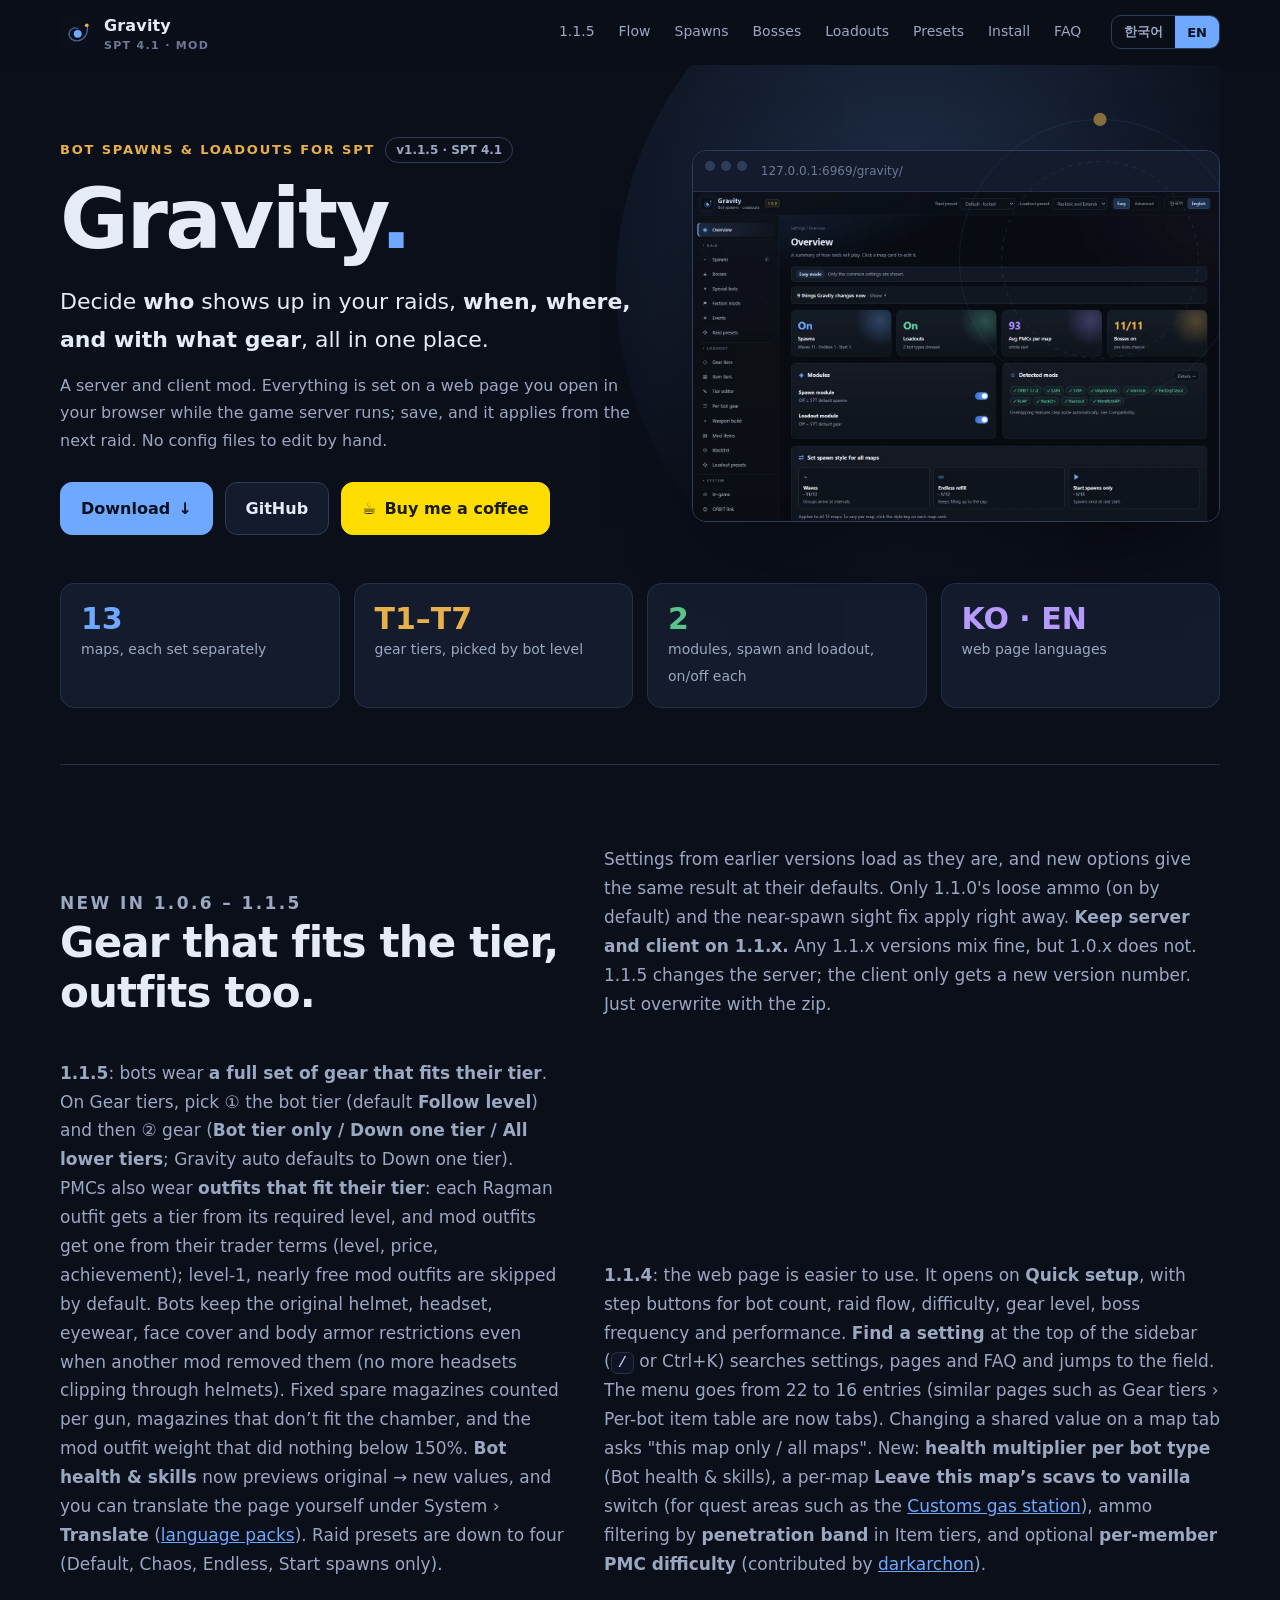
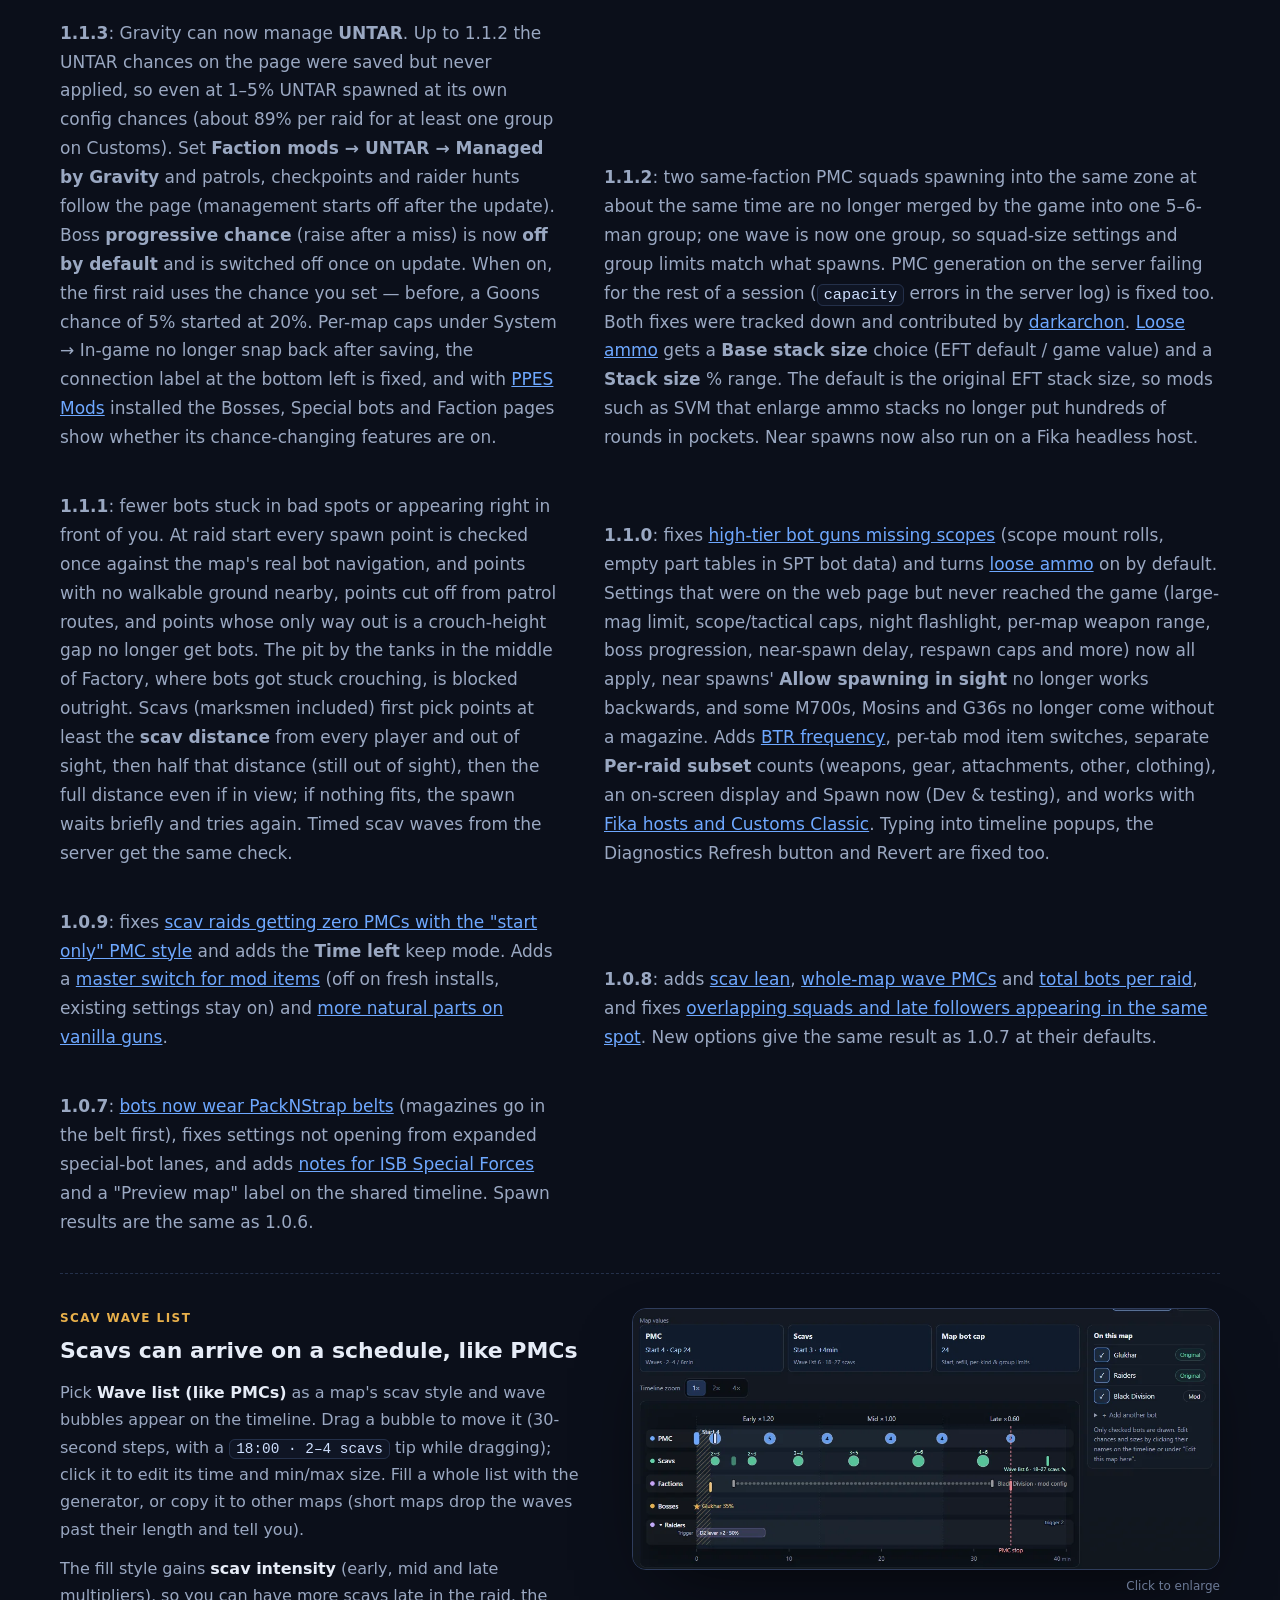
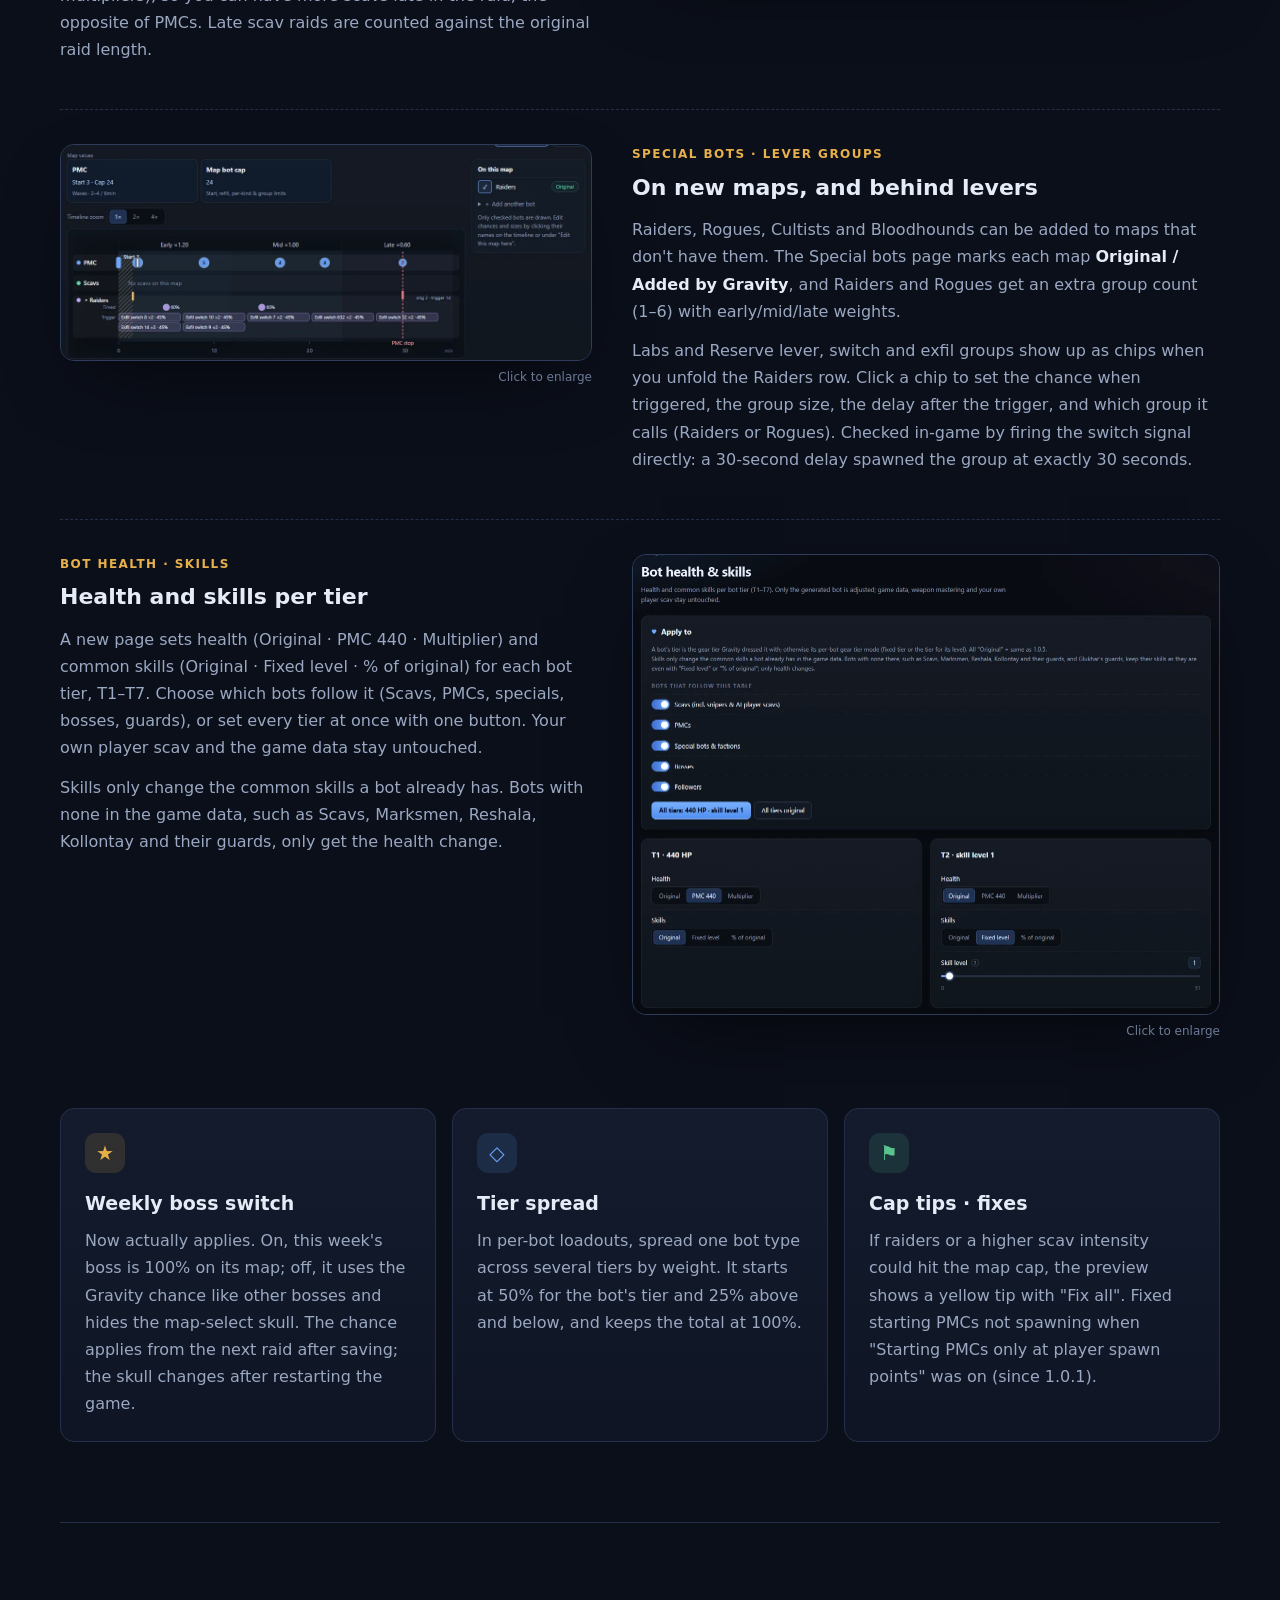
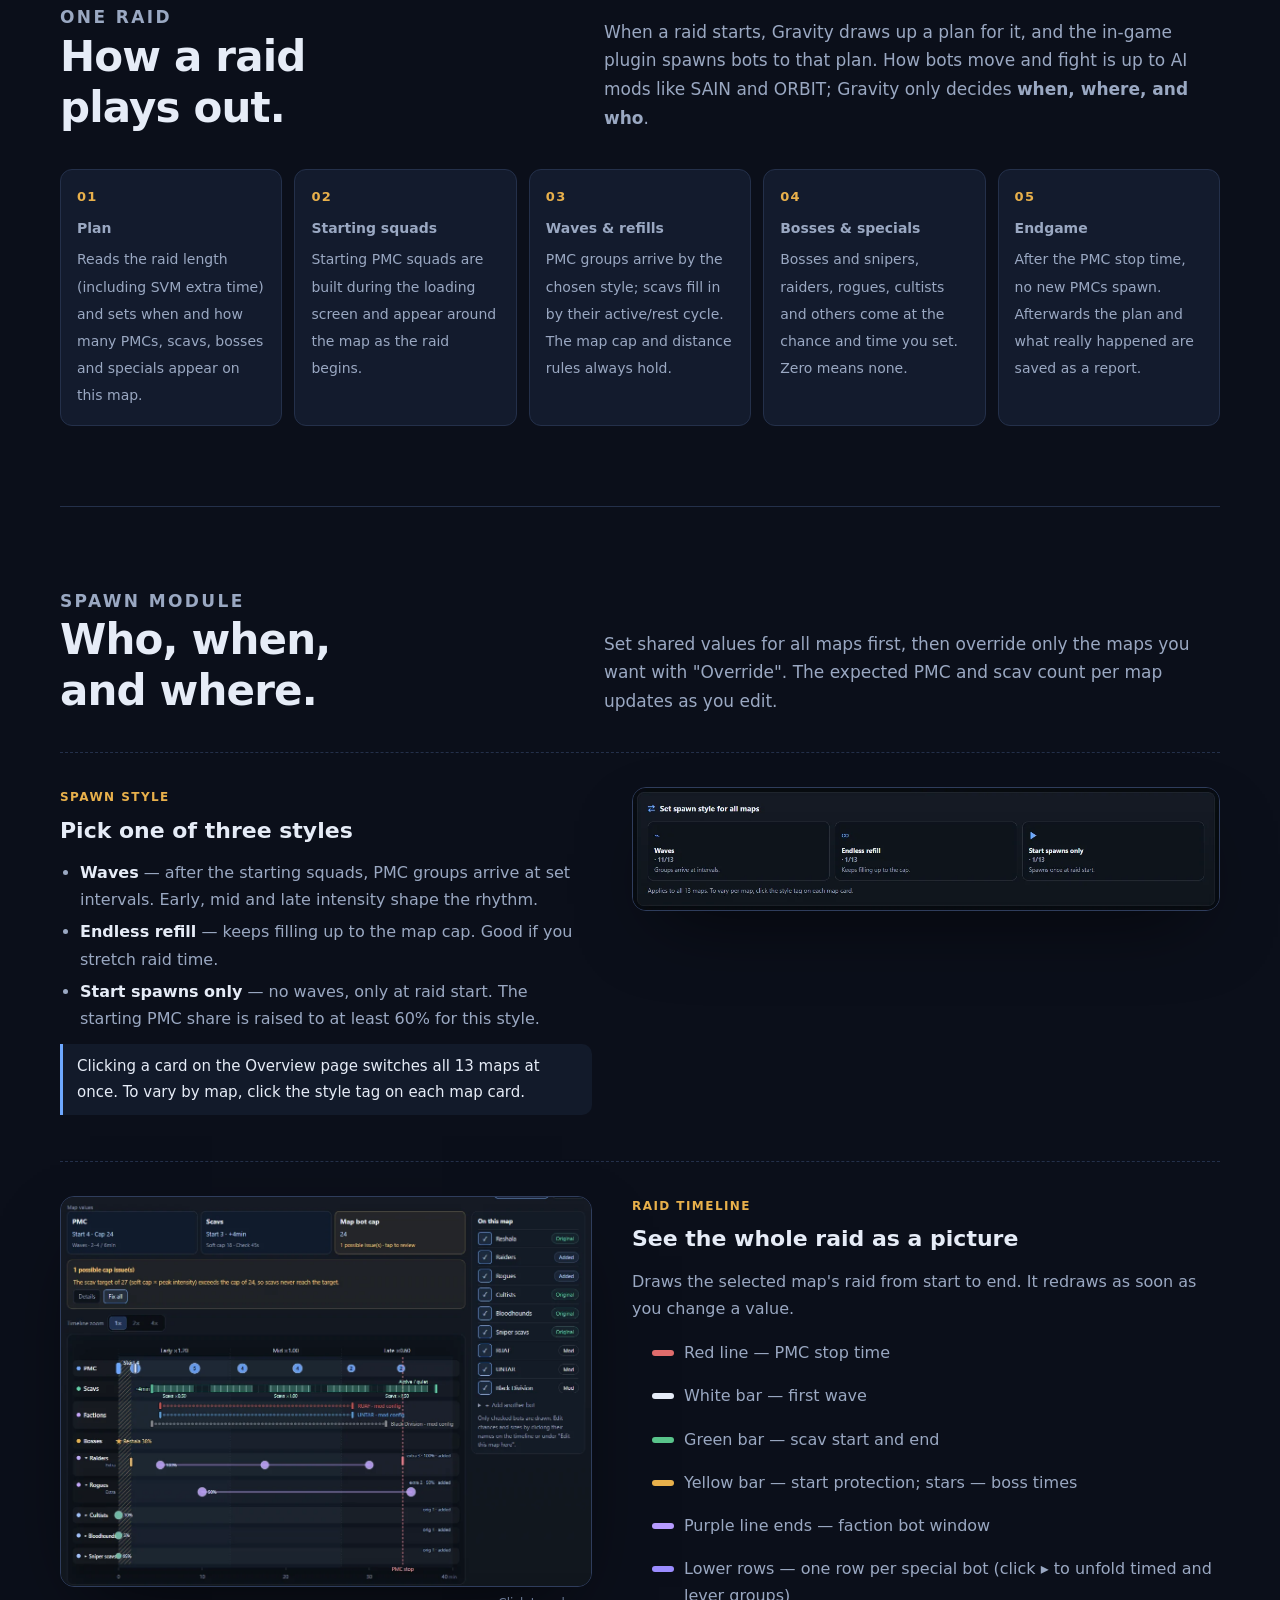
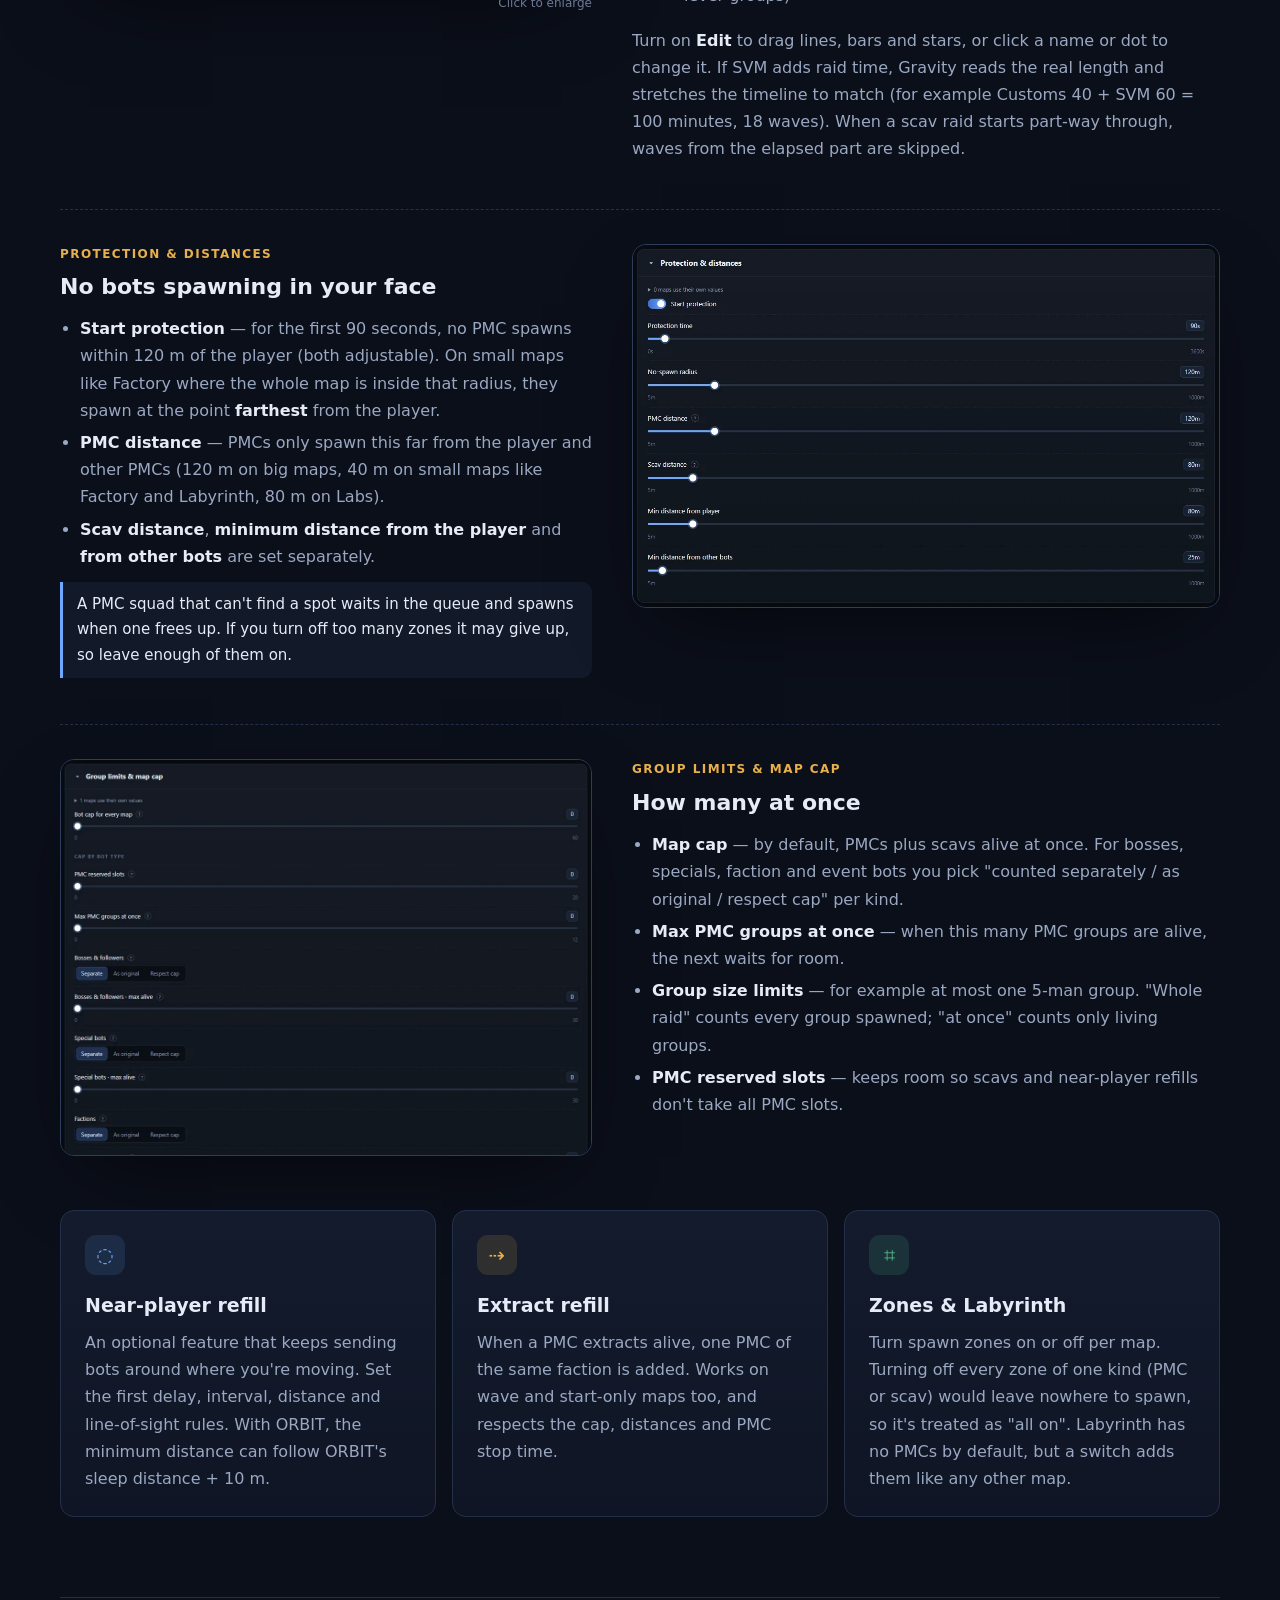
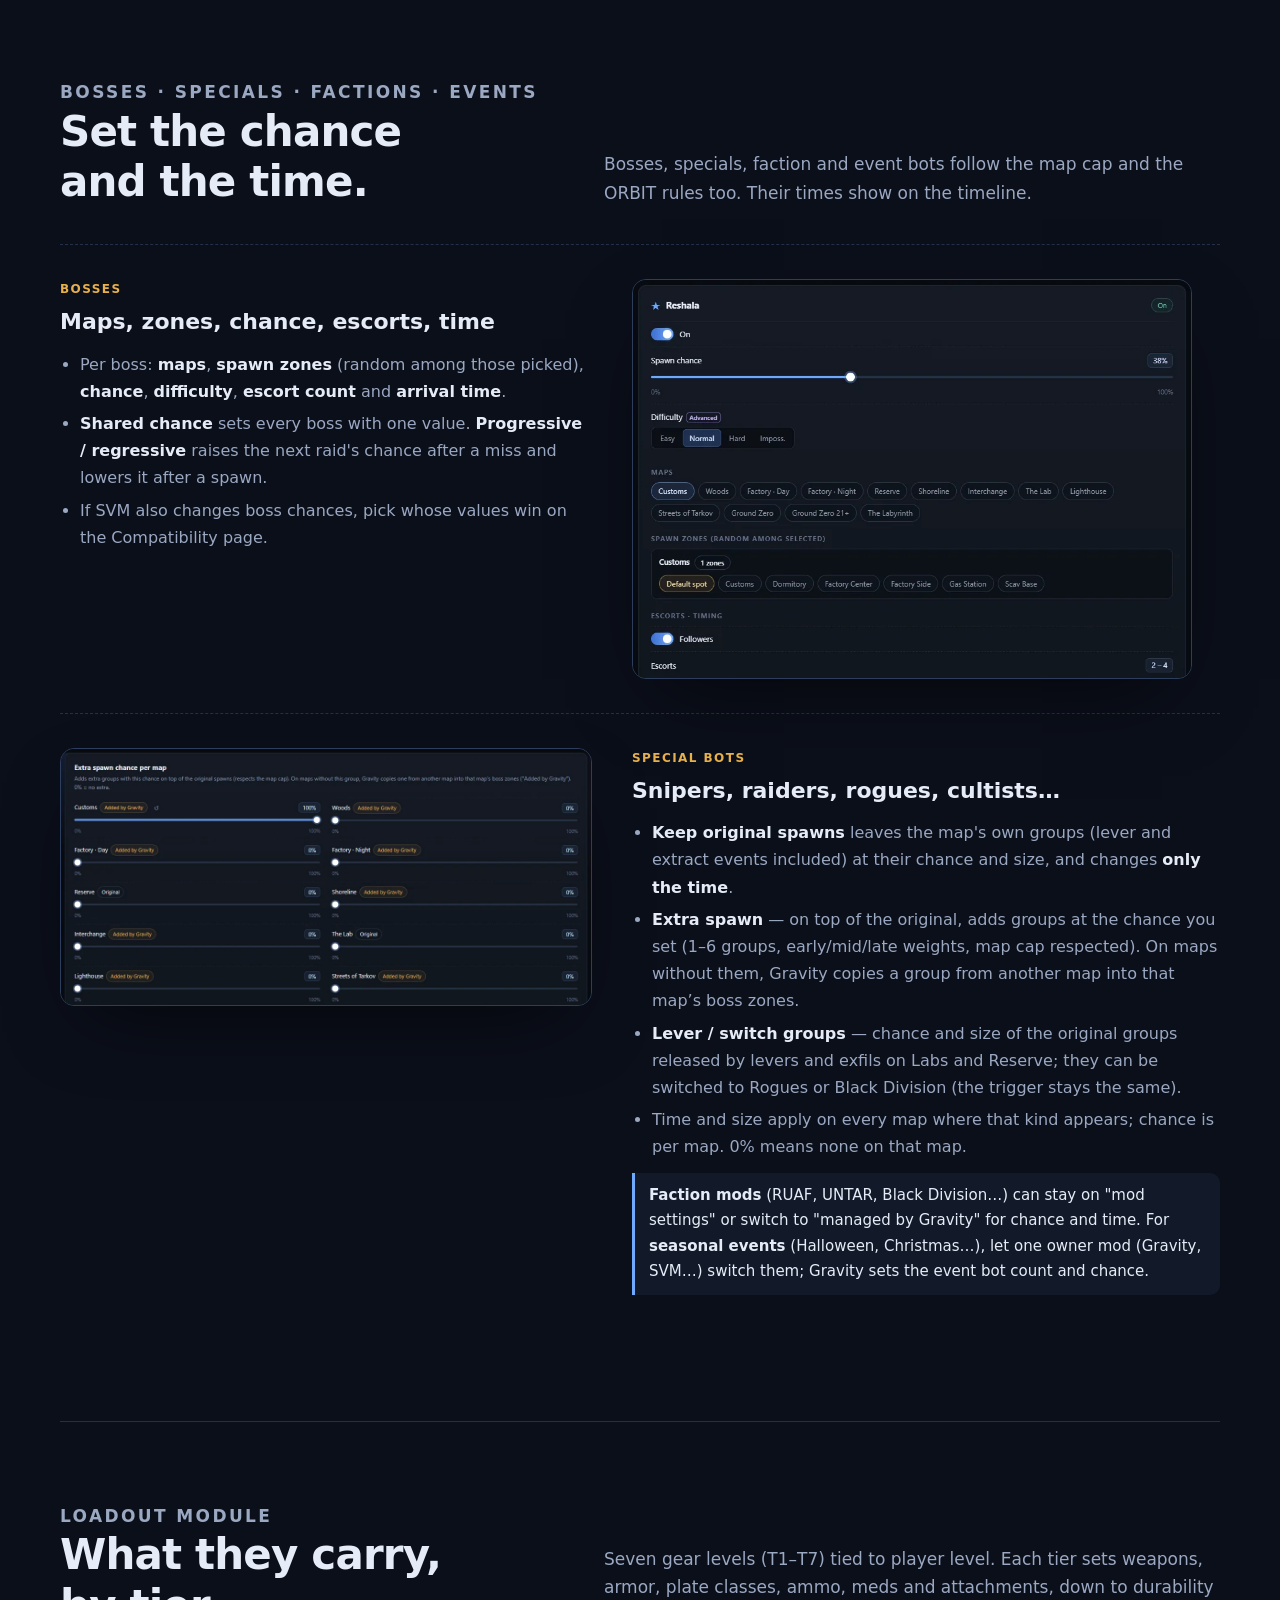
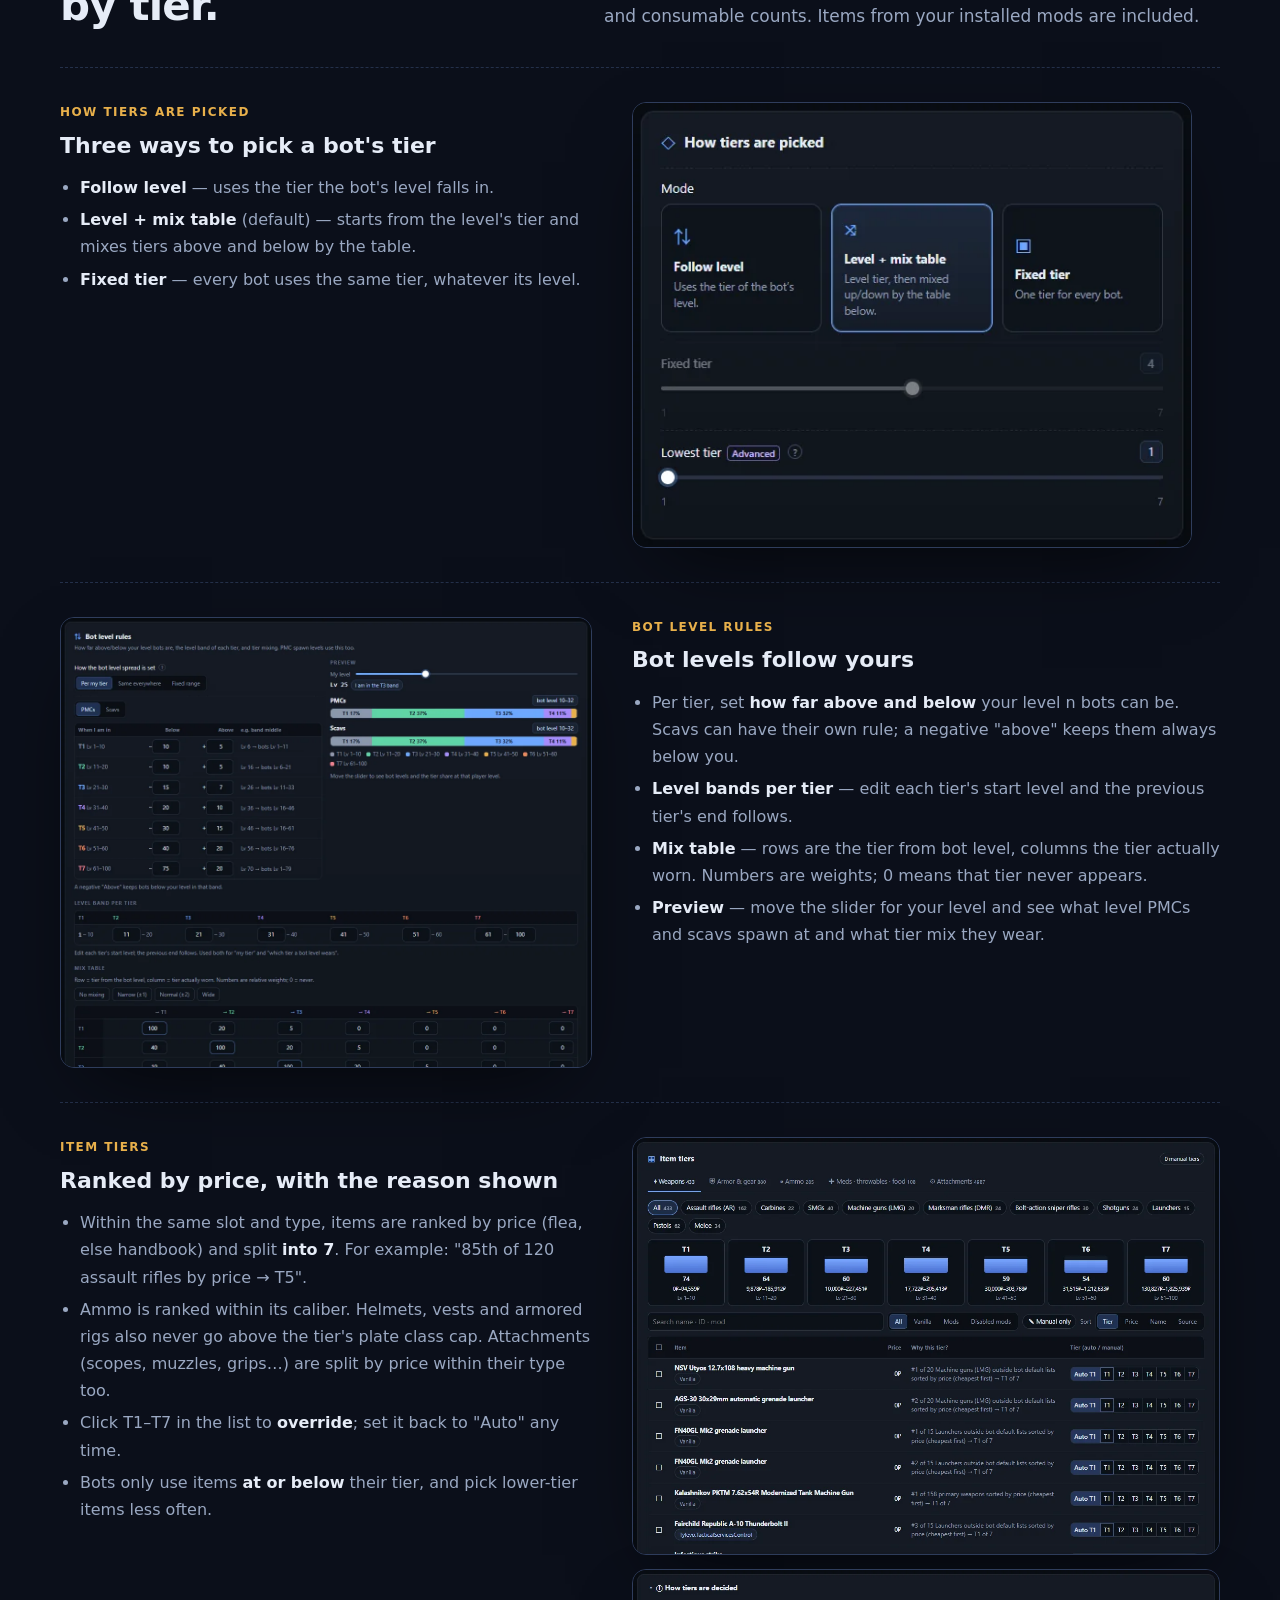
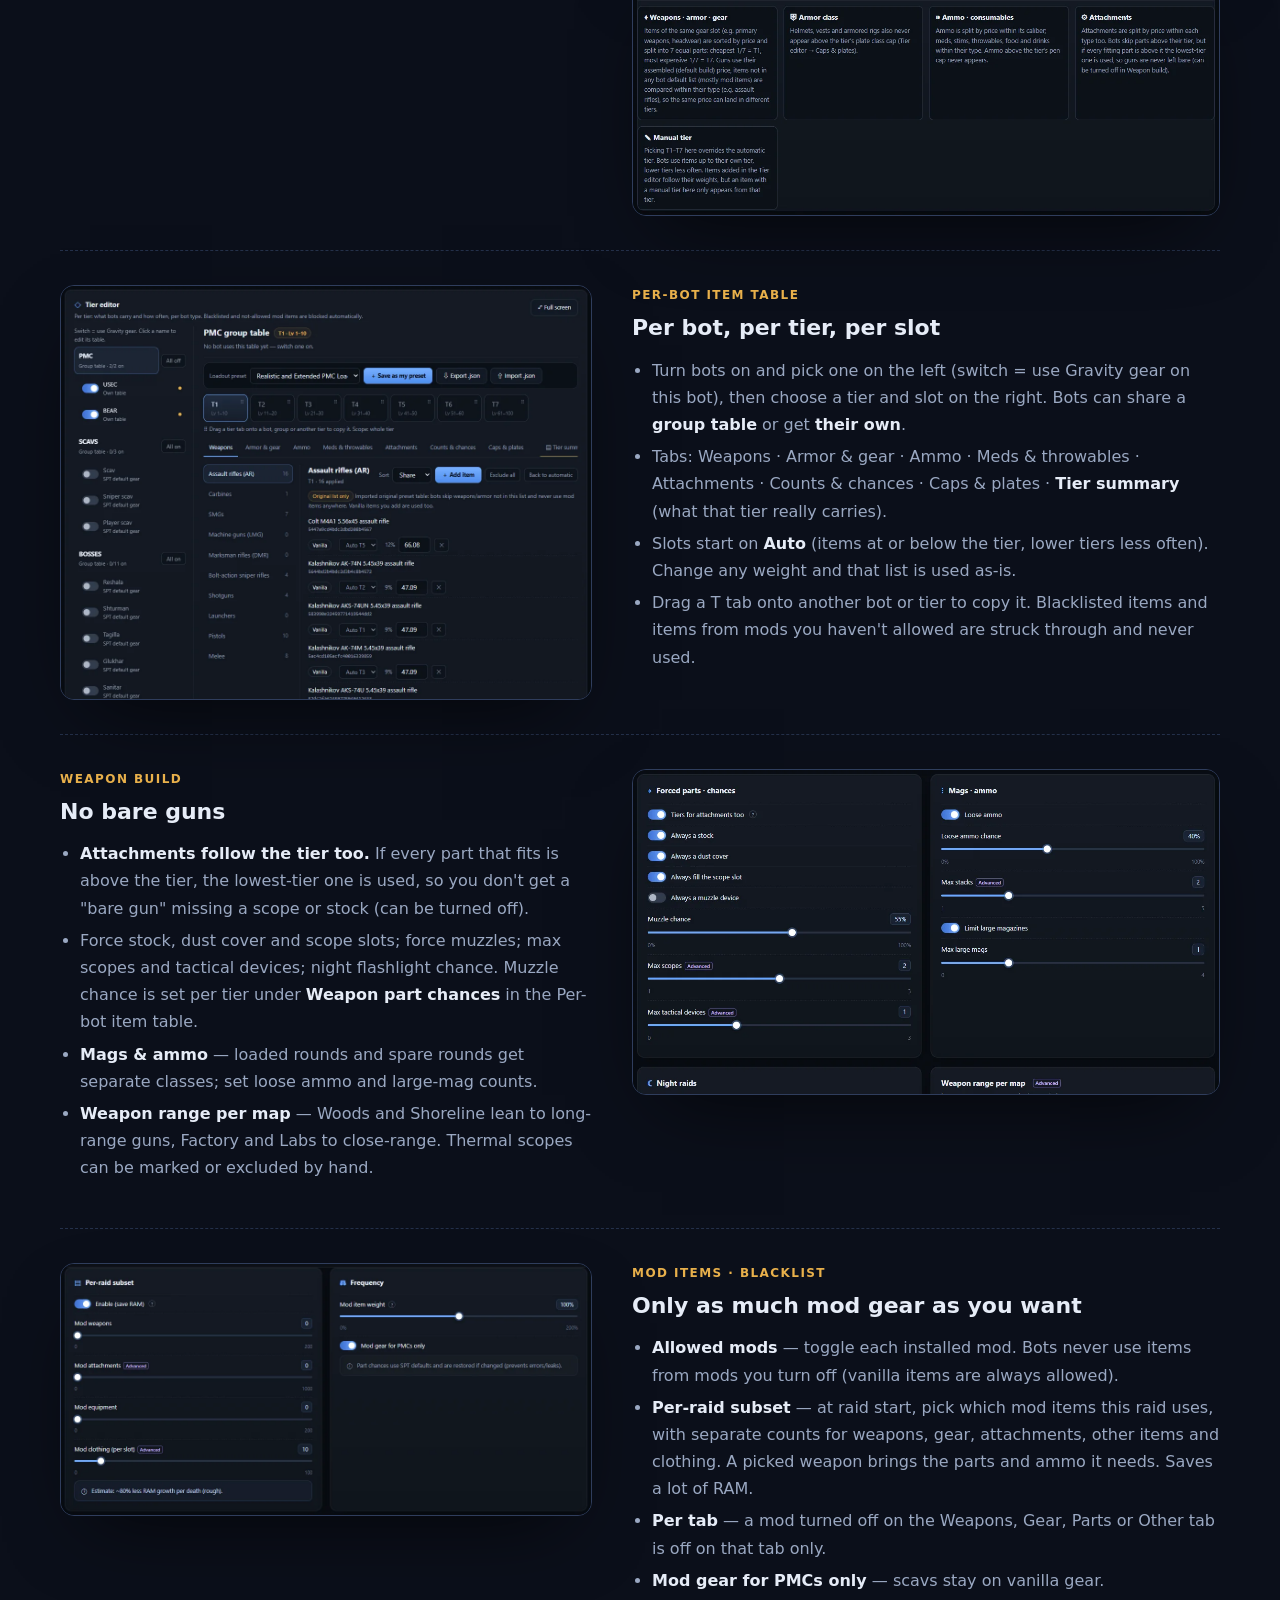
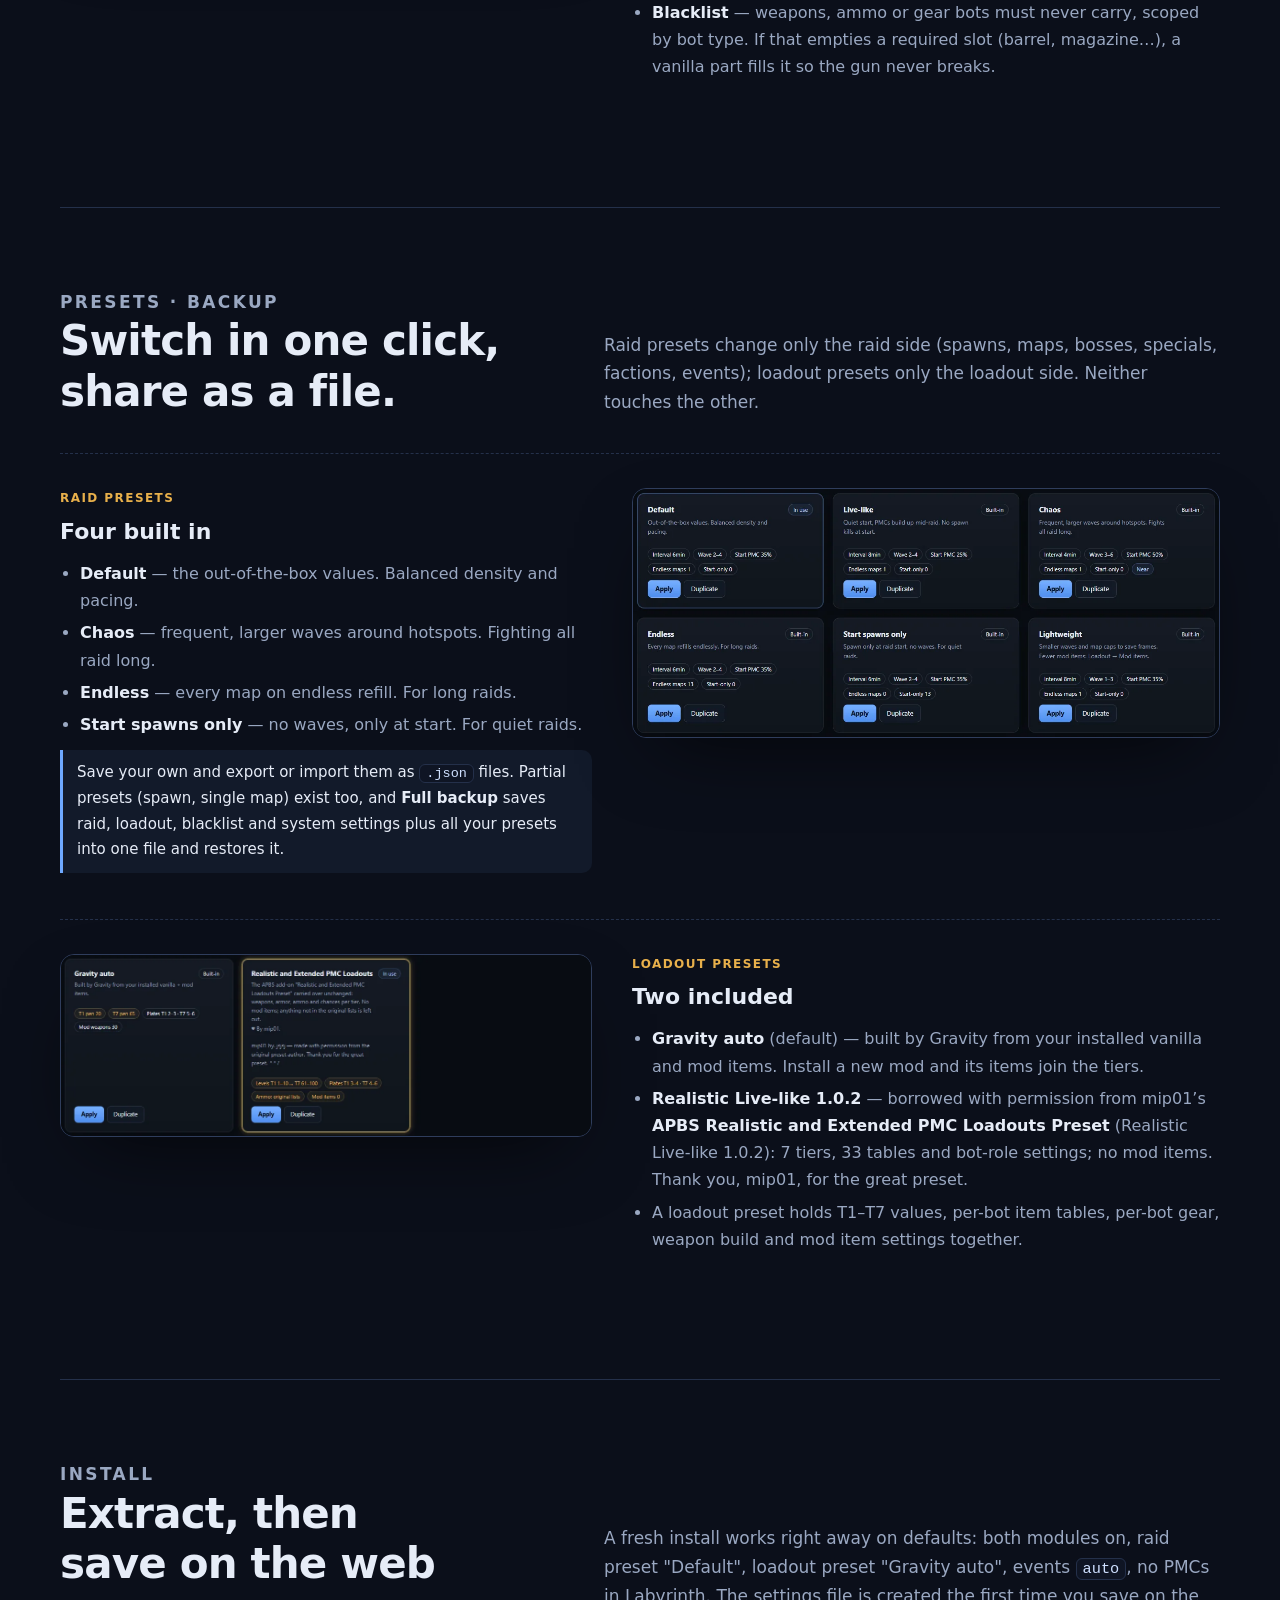
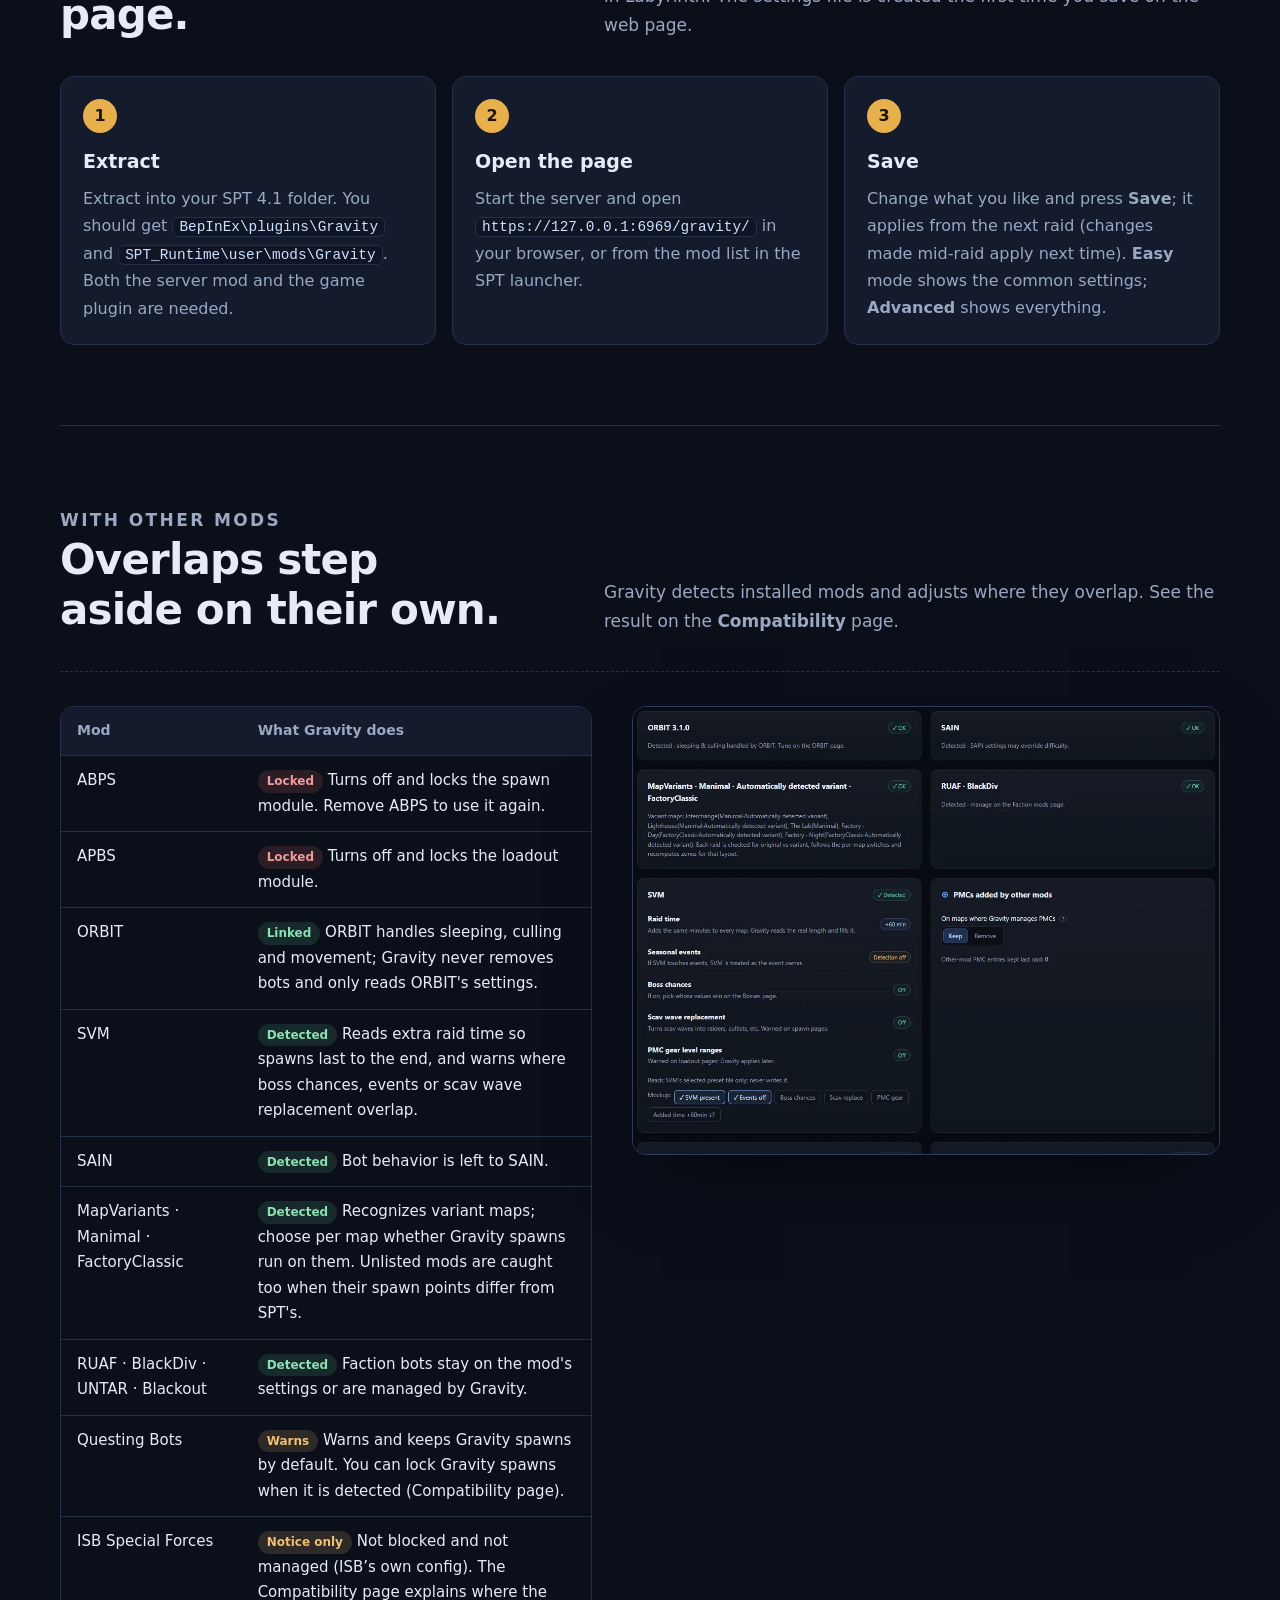
==== site/index.html @ 3fe9417a "1.1.5 README 한/영 기능 소개, 사이트 새 소식 1.1.5·버전 표기·아카 페이지, 변경 이력 10건" ====
<!doctype html>
<html lang="ko" data-lang="ko">
<head>
  <meta charset="utf-8">
  <meta name="viewport" content="width=device-width, initial-scale=1">
  <meta name="color-scheme" content="dark">
  <meta name="theme-color" content="#0b0f1a">
  <title>Gravity — SPT 봇 스폰·장비 관리</title>
  <meta name="description" content="SPT 4.1 레이드에 누가, 언제, 어디서, 무엇을 들고 나오는지 웹 화면 한 곳에서 정합니다. 스폰 모듈과 장비 모듈, 설치 방법과 주의할 점을 확인합니다.">
  <link rel="canonical" href="https://danyhappy564-cmyk.github.io/Gravity/">
  <link rel="icon" href="img/logo.svg" type="image/svg+xml">
  <meta property="og:type" content="website">
  <meta property="og:site_name" content="Gravity">
  <meta property="og:title" content="Gravity — SPT 봇 스폰·장비 관리">
  <meta property="og:description" content="SPT 4.1 레이드에 누가, 언제, 어디서, 무엇을 들고 나오는지 웹 화면 한 곳에서 정합니다. 스폰 모듈과 장비 모듈, 설치 방법과 주의할 점을 확인합니다.">
  <meta property="og:url" content="https://danyhappy564-cmyk.github.io/Gravity/">
  <meta property="og:image" content="https://danyhappy564-cmyk.github.io/Gravity/img/og.jpg">
  <meta property="og:image:width" content="1200">
  <meta property="og:image:height" content="630">
  <meta name="twitter:card" content="summary_large_image">
  <meta name="twitter:title" content="Gravity — SPT 봇 스폰·장비 관리">
  <meta name="twitter:description" content="SPT 4.1 레이드에 누가, 언제, 어디서, 무엇을 들고 나오는지 웹 화면 한 곳에서 정합니다.">
  <meta name="twitter:image" content="https://danyhappy564-cmyk.github.io/Gravity/img/og.jpg">
  <script>document.documentElement.classList.add("js")</script>
  <script src="app.js"></script>
  <link rel="stylesheet" href="style.css">
</head>
<body>
<a class="skip-link" href="#main"><span class="ko">본문으로 이동합니다</span><span class="en" lang="en">Skip to content</span></a>

<header class="site-header">
  <div class="wrap header-inner">
    <a class="brand" href="#top" aria-label="Gravity">
      <img src="img/logo.svg" alt="" width="34" height="34">
      <span>Gravity<small>SPT 4.1 · MOD</small></span>
    </a>
    <nav class="main-nav" aria-label="주요 메뉴" data-label-ko="주요 메뉴" data-label-en="Main navigation">
      <a href="#new"><span class="ko">1.1.5</span><span class="en" lang="en">1.1.5</span></a>
      <a href="#flow"><span class="ko">흐름</span><span class="en" lang="en">Flow</span></a>
      <a href="#spawn"><span class="ko">스폰</span><span class="en" lang="en">Spawns</span></a>
      <a href="#bosses"><span class="ko">보스·특수 봇</span><span class="en" lang="en">Bosses</span></a>
      <a href="#gear"><span class="ko">장비</span><span class="en" lang="en">Loadouts</span></a>
      <a href="#presets"><span class="ko">프리셋</span><span class="en" lang="en">Presets</span></a>
      <a href="#install"><span class="ko">설치</span><span class="en" lang="en">Install</span></a>
      <a href="#faq"><span class="ko">질문</span><span class="en" lang="en">FAQ</span></a>
    </nav>
    <div class="language-switch" role="group" aria-label="페이지 언어" data-label-ko="페이지 언어" data-label-en="Page language">
      <button type="button" data-language="ko" lang="ko" aria-pressed="true">한국어</button>
      <button type="button" data-language="en" lang="en" aria-pressed="false">EN</button>
    </div>
  </div>
</header>

<main id="main">
  <!-- 대문 -->
  <section class="hero wrap" id="top" aria-labelledby="hero-title">
    <div class="hero-grid">
      <div>
        <p class="eyebrow"><span class="ko">SPT 봇 스폰·장비 관리</span><span class="en" lang="en">Bot spawns &amp; loadouts for SPT</span><span class="version">v1.1.5 · SPT 4.1</span></p>
        <h1 id="hero-title">Gravity<span>.</span></h1>
        <p class="hero-lead"><span class="ko">레이드에 <b>누가, 언제, 어디서, 무엇을 들고</b> 나오는지 한 곳에서 정합니다.</span><span class="en" lang="en">Decide <b>who</b> shows up in your raids, <b>when, where, and with what gear</b>, all in one place.</span></p>
        <p class="hero-context"><span class="ko">서버와 클라이언트로 이루어진 모드입니다. 게임 서버가 켜져 있을 때 브라우저로 여는 웹 화면에서 모든 설정을 하고, 저장하면 다음 레이드부터 적용됩니다. 설정 파일을 직접 열어 고칠 필요가 없습니다.</span><span class="en" lang="en">A server and client mod. Everything is set on a web page you open in your browser while the game server runs; save, and it applies from the next raid. No config files to edit by hand.</span></p>
        <div class="actions">
          <a class="btn primary" href="https://github.com/danyhappy564-cmyk/Gravity/releases"><span class="ko">내려받기</span><span class="en" lang="en">Download</span> <span aria-hidden="true">↓</span></a>
          <a class="btn" href="https://github.com/danyhappy564-cmyk/Gravity">GitHub</a>
          <a class="btn coffee" href="https://buymeacoffee.com/real_feels">☕ <span class="ko">후원하기</span><span class="en" lang="en">Buy me a coffee</span></a>
        </div>
      </div>
      <div class="hero-visual">
        <svg class="orbit-art" viewBox="0 0 320 320" aria-hidden="true">
          <circle cx="160" cy="160" r="150" fill="none" stroke="#6ea8ff" stroke-opacity=".18"/>
          <circle cx="160" cy="160" r="105" fill="none" stroke="#6ea8ff" stroke-opacity=".28" stroke-dasharray="4 6"/>
          <g class="moon"><circle cx="160" cy="10" r="7" fill="#e8b04b"/></g>
        </svg>
        <a class="zoom" href="img/dashboard-ko.webp" data-href-ko="img/dashboard-ko.webp" data-href-en="img/dashboard-en.webp" target="_blank" rel="noopener">
          <figure class="shot-frame">
            <div class="bar"><i></i><i></i><i></i><em>127.0.0.1:6969/gravity/</em></div>
            <img src="img/dashboard-ko.webp" data-src-ko="img/dashboard-ko.webp" data-src-en="img/dashboard-en.webp" width="1440" height="900"
                 alt="Gravity 웹 화면 — 한눈에 페이지" data-alt-ko="Gravity 웹 화면 — 한눈에 페이지" data-alt-en="Gravity web page — Overview">
          </figure>
        </a>
      </div>
    </div>
    <div class="stats">
      <div class="stat"><b>13</b><span class="ko">맵 — 맵마다 따로 설정</span><span class="en" lang="en">maps, each set separately</span></div>
      <div class="stat"><b>T1–T7</b><span class="ko">봇 레벨로 정하는 장비 티어</span><span class="en" lang="en">gear tiers, picked by bot level</span></div>
      <div class="stat"><b>2</b><span class="ko">모듈 — 스폰·장비, 따로 켜고 끔</span><span class="en" lang="en">modules, spawn and loadout, on/off each</span></div>
      <div class="stat"><b>KO · EN</b><span class="ko">웹 화면 언어</span><span class="en" lang="en">web page languages</span></div>
    </div>
  </section>

  <!-- 1.0.6 새 기능 -->
  <section class="section wrap" id="new" aria-labelledby="new-title">
    <div class="section-heading">
      <div><p class="kicker"><span class="ko">1.0.6 ~ 1.1.5에서 달라진 점</span><span class="en" lang="en">New in 1.0.6 – 1.1.5</span></p>
        <h2 id="new-title"><span class="ko">티어에 맞는 장비,<br>티어에 맞는 옷.</span><span class="en" lang="en">Gear that fits the tier,<br>outfits too.</span></h2></div>
      <p><span class="ko">이전 판 설정 파일은 그대로 읽히고, 새 칸은 기본값이면 이전 판과 같은 결과입니다. 1.1.0의 낱개 탄약(기본 켜짐)과 근처 보충 시야 수정만 바로 적용됩니다. <b>서버와 클라이언트는 1.1.x끼리</b> 맞추십시오. 1.1.x끼리는 섞어 써도 되지만, 1.0.x와는 맞지 않습니다. 1.1.5는 서버가 바뀌었고 클라이언트는 버전 표기만 바뀌었습니다. zip째 덮어쓰면 됩니다.</span><span class="en" lang="en">Settings from earlier versions load as they are, and new options give the same result at their defaults. Only 1.1.0's loose ammo (on by default) and the near-spawn sight fix apply right away. <b>Keep server and client on 1.1.x.</b> Any 1.1.x versions mix fine, but 1.0.x does not. 1.1.5 changes the server; the client only gets a new version number. Just overwrite with the zip.</span></p>
      <p><span class="ko"><b>1.1.5</b>: 봇이 <b>티어에 맞는 장비 한 벌</b>을 입습니다. 장비 티어 화면에서 ① 봇 티어 정하기(기본 <b>레벨 따라가기</b>)와 ② 장비 고르기(<b>봇 티어 장비만 / 한 티어 아래까지 / 아래 티어 전부</b>, Gravity 자동 기본은 한 티어 아래까지)를 순서대로 고릅니다. PMC는 <b>옷도 티어에 맞게</b> 입습니다: 래그맨 의상의 요구 레벨로 옷마다 티어를 매기고, 모드 옷도 상인 판매 조건(레벨·값·업적)으로 티어를 정합니다(레벨 1·거의 공짜인 모드 옷은 기본으로 안 입음). 다른 모드가 지운 헬멧·헤드셋·안경·얼굴 가리개·방탄복 겹침 제한도 봇은 원래대로 지킵니다(헬멧 위에 헤드셋이 겹쳐 보이던 것). 예비 탄창이 총마다 따로 세여 넘치던 것, 약실에 안 맞는 탄창, 모드 옷 등장 배율이 150% 아래에서 먹지 않던 것을 고쳤습니다. <b>봇 체력 · 스킬</b>에서 원래 → 바뀐 체력·스킬을 미리 보고, 시스템 › <b>번역</b>에서 화면을 직접 번역해 넣을 수 있습니다(<a href="#faq-lang">언어 팩</a>). 레이드 프리셋은 4개(기본·난전·무한 리필·시작 스폰만)로 정리했습니다.</span><span class="en" lang="en"><b>1.1.5</b>: bots wear <b>a full set of gear that fits their tier</b>. On Gear tiers, pick ① the bot tier (default <b>Follow level</b>) and then ② gear (<b>Bot tier only / Down one tier / All lower tiers</b>; Gravity auto defaults to Down one tier). PMCs also wear <b>outfits that fit their tier</b>: each Ragman outfit gets a tier from its required level, and mod outfits get one from their trader terms (level, price, achievement); level-1, nearly free mod outfits are skipped by default. Bots keep the original helmet, headset, eyewear, face cover and body armor restrictions even when another mod removed them (no more headsets clipping through helmets). Fixed spare magazines counted per gun, magazines that don’t fit the chamber, and the mod outfit weight that did nothing below 150%. <b>Bot health &amp; skills</b> now previews original → new values, and you can translate the page yourself under System › <b>Translate</b> (<a href="#faq-lang">language packs</a>). Raid presets are down to four (Default, Chaos, Endless, Start spawns only).</span></p>
      <p><span class="ko"><b>1.1.4</b>: 웹 설정을 쉽게 바꿨습니다. 처음 열면 <b>빠른 설정</b>이 나와 봇 인원·레이드 흐름·난이도·장비 수준·보스 빈도·성능을 단계 버튼으로 맞춥니다. 사이드바 맨 위 <b>설정 찾기</b>(<code>/</code> 또는 Ctrl+K)로 칸·페이지·FAQ를 찾으면 그 칸으로 바로 갑니다. 메뉴는 22개에서 16개로 줄였습니다(장비 티어 › 봇별 아이템 표처럼 비슷한 화면은 탭으로). 맵 탭에서 공통 값을 따르는 칸을 바꾸면 "이 맵만 / 모든 맵"을 고르는 막대가 뜹니다. <b>봇 종류별 체력 배율</b>(봇 체력 · 스킬), 맵별 <b>이 맵 스캐브는 바닐라에 맡기기</b>(<a href="#faq-gas-station">세관 주유소</a>처럼 퀘스트 구역에 스캐브가 잘 안 나올 때), 아이템 티어 탄약 <b>관통력 구간</b> 거르기, PMC <b>대원마다 난이도</b>(선택, <a href="#fika-thanks">darkarchon님</a> 기여)를 넣었습니다.</span><span class="en" lang="en"><b>1.1.4</b>: the web page is easier to use. It opens on <b>Quick setup</b>, with step buttons for bot count, raid flow, difficulty, gear level, boss frequency and performance. <b>Find a setting</b> at the top of the sidebar (<code>/</code> or Ctrl+K) searches settings, pages and FAQ and jumps to the field. The menu goes from 22 to 16 entries (similar pages such as Gear tiers › Per-bot item table are now tabs). Changing a shared value on a map tab asks "this map only / all maps". New: <b>health multiplier per bot type</b> (Bot health &amp; skills), a per-map <b>Leave this map’s scavs to vanilla</b> switch (for quest areas such as the <a href="#faq-gas-station">Customs gas station</a>), ammo filtering by <b>penetration band</b> in Item tiers, and optional <b>per-member PMC difficulty</b> (contributed by <a href="#fika-thanks">darkarchon</a>).</span></p>
      <p><span class="ko"><b>1.1.3</b>: <b>UNTAR</b>를 Gravity가 관리할 수 있습니다. 1.1.2까지는 웹의 UNTAR 확률이 저장만 되고 적용되지 않아, 1~5%로 정해도 UNTAR 자체 설정 확률(세관에서 한 판에 하나라도 나올 확률 약 89%)로 나왔습니다. 이제 <b>팩션 모드 → UNTAR → Gravity가 관리</b>로 두면 순찰·검문소·레이더 사냥조가 웹 값대로 나옵니다(업데이트 직후에는 관리 꺼짐). 보스 <b>점증</b>(안 나오면 다음 판 확률 올리기)은 <b>기본 꺼짐</b>이 되고 업데이트할 때 한 번 꺼집니다. 켜 두어도 첫 판은 정한 확률 그대로입니다 — 전에는 5%로 정한 굿즈도 첫 판부터 20%였습니다. 시스템 → 인게임의 맵별 상한이 저장하면 되돌아가던 것, 왼쪽 아래 연결 표시를 고쳤고, <a href="#faq-ppes">PPES Mods</a>를 같이 쓰면 확률을 바꾸는 기능이 켜져 있는지 보스·특수 봇·팩션 화면에 보여 줍니다.</span><span class="en" lang="en"><b>1.1.3</b>: Gravity can now manage <b>UNTAR</b>. Up to 1.1.2 the UNTAR chances on the page were saved but never applied, so even at 1–5% UNTAR spawned at its own config chances (about 89% per raid for at least one group on Customs). Set <b>Faction mods → UNTAR → Managed by Gravity</b> and patrols, checkpoints and raider hunts follow the page (management starts off after the update). Boss <b>progressive chance</b> (raise after a miss) is now <b>off by default</b> and is switched off once on update. When on, the first raid uses the chance you set — before, a Goons chance of 5% started at 20%. Per-map caps under System → In-game no longer snap back after saving, the connection label at the bottom left is fixed, and with <a href="#faq-ppes">PPES Mods</a> installed the Bosses, Special bots and Faction pages show whether its chance-changing features are on.</span></p>
      <p><span class="ko"><b>1.1.2</b>: 같은 진영 PMC 분대 둘이 같은 구역에 거의 동시에 나오면 게임이 한 무리로 합쳐 5~6명 분대가 되던 것을 고쳤습니다. 이제 웨이브 하나가 무리 하나라 분대 인원 설정과 동시 그룹 제한이 실제와 맞습니다. 서버에서 PMC 생성이 재시작 전까지 통째로 실패할 수 있던 것(서버 기록에 <code>capacity</code> 오류)도 고쳤습니다. 두 수정은 <a href="#fika-thanks">darkarchon님</a>이 원인을 찾아 고쳐 보내 주셨습니다. <a href="#faq-ammo-stack">낱개 탄약</a>에는 <b>한 칸 크기 기준</b>(EFT 기본 / 게임 값)과 <b>묶음 크기</b> % 범위가 생겼습니다. 기본은 EFT 원래 한 칸 크기라, SVM 같은 모드로 탄 묶음을 키워도 주머니에 수백 발이 들어가지 않습니다. Fika 헤드리스 서버에서 <b>근처 보충</b>이 한 번도 돌지 않던 것도 고쳤습니다.</span><span class="en" lang="en"><b>1.1.2</b>: two same-faction PMC squads spawning into the same zone at about the same time are no longer merged by the game into one 5–6-man group; one wave is now one group, so squad-size settings and group limits match what spawns. PMC generation on the server failing for the rest of a session (<code>capacity</code> errors in the server log) is fixed too. Both fixes were tracked down and contributed by <a href="#fika-thanks">darkarchon</a>. <a href="#faq-ammo-stack">Loose ammo</a> gets a <b>Base stack size</b> choice (EFT default / game value) and a <b>Stack size</b> % range. The default is the original EFT stack size, so mods such as SVM that enlarge ammo stacks no longer put hundreds of rounds in pockets. Near spawns now also run on a Fika headless host.</span></p>
      <p><span class="ko"><b>1.1.1</b>: 봇이 갇히는 자리나 사람 바로 앞에 나오던 것을 줄였습니다. 레이드를 시작할 때 맵의 실제 봇 이동 경로로 스폰 지점을 한 번 검사해, 가까이에 길이 없거나 순찰 경로와 끊겼거나 웅크려야 하는 낮은 통로로만 나갈 수 있는 지점에는 봇을 올리지 않습니다. 공장 가운데 탱크 옆 구덩이(봇이 웅크린 채 못 나오던 곳)는 따로 막았습니다. 스캐브(저격 스캐브 포함)는 모든 사람에게서 <b>스캐브 거리</b> 이상 떨어지고 보이지 않는 지점을 먼저 고릅니다. 없으면 거리 절반(안 보이는 지점), 그다음 스캐브 거리 이상인 보이는 지점 순으로 고르고, 그것도 없으면 잠시 미뤘다가 다시 고릅니다. 서버가 시간에 맞춰 내보내는 스캐브 무리에도 같은 검사가 적용됩니다.</span><span class="en" lang="en"><b>1.1.1</b>: fewer bots stuck in bad spots or appearing right in front of you. At raid start every spawn point is checked once against the map's real bot navigation, and points with no walkable ground nearby, points cut off from patrol routes, and points whose only way out is a crouch-height gap no longer get bots. The pit by the tanks in the middle of Factory, where bots got stuck crouching, is blocked outright. Scavs (marksmen included) first pick points at least the <b>scav distance</b> from every player and out of sight, then half that distance (still out of sight), then the full distance even if in view; if nothing fits, the spawn waits briefly and tries again. Timed scav waves from the server get the same check.</span></p>
      <p><span class="ko"><b>1.1.0</b>: <a href="#faq-scope">고티어 봇 총에 조준경이 빠지던 것</a>(조준경 마운트 굴림, SPT 봇 표의 빈 부품 표)을 고치고, <a href="#faq-ammo">낱개 탄약</a>이 기본으로 켜집니다. 웹 화면에 있었지만 게임에 적용되지 않던 설정(대용량 탄창 제한·조준경/전술 장치 개수·밤 손전등·맵별 무기 성향·보스 점증·근처 보충 간격·보충 상한 등)을 모두 실제로 적용했고, 근처 보충의 <b>시야 안에도 스폰 허용</b>이 거꾸로 동작하던 것과 M700·모신·G36 일부가 탄창 없이 나오던 것도 고쳤습니다. <a href="#faq-btr">BTR 빈도</a>, 무기·장비·부품·기타 탭별 모드 아이템 끄기, <b>레이드마다 일부만</b>의 종류별 개수(무기·장구류·부착물·기타·의상), 게임 화면 표시·지금 넣어 보기(개발 · 확인)가 들어갔고, <a href="#faq-fika-cc">Fika 호스트·세관 클래식</a>과 함께 쓸 수 있습니다. 타임라인 설정 창의 직접 입력칸, 진단 새로고침 버튼, 되돌리기도 고쳤습니다.</span><span class="en" lang="en"><b>1.1.0</b>: fixes <a href="#faq-scope">high-tier bot guns missing scopes</a> (scope mount rolls, empty part tables in SPT bot data) and turns <a href="#faq-ammo">loose ammo</a> on by default. Settings that were on the web page but never reached the game (large-mag limit, scope/tactical caps, night flashlight, per-map weapon range, boss progression, near-spawn delay, respawn caps and more) now all apply, near spawns' <b>Allow spawning in sight</b> no longer works backwards, and some M700s, Mosins and G36s no longer come without a magazine. Adds <a href="#faq-btr">BTR frequency</a>, per-tab mod item switches, separate <b>Per-raid subset</b> counts (weapons, gear, attachments, other, clothing), an on-screen display and Spawn now (Dev &amp; testing), and works with <a href="#faq-fika-cc">Fika hosts and Customs Classic</a>. Typing into timeline popups, the Diagnostics Refresh button and Revert are fixed too.</span></p>
      <p><span class="ko"><b>1.0.9</b>: <a href="#faq-scav-raid-start">"시작만" PMC 방식에서 스캐브 레이드 PMC가 0명이던 것</a>을 고치고 남김 방식 <b>남은 시간</b>을 넣었습니다. <a href="#faq-mod-items">모드 아이템 전체 스위치</a>(새 설치는 꺼짐, 기존 설정은 켜짐 그대로)와 <a href="#faq-weapon-parts">바닐라 총 부품 조합 개선</a>이 들어갔습니다.</span><span class="en" lang="en"><b>1.0.9</b>: fixes <a href="#faq-scav-raid-start">scav raids getting zero PMCs with the "start only" PMC style</a> and adds the <b>Time left</b> keep mode. Adds a <a href="#faq-mod-items">master switch for mod items</a> (off on fresh installs, existing settings stay on) and <a href="#faq-weapon-parts">more natural parts on vanilla guns</a>.</span></p>
      <p><span class="ko"><b>1.0.8</b>: <a href="#faq-scav-lean">스캐브 몰림</a>, <a href="#faq-wave-points">웨이브 PMC 맵 전체 배치</a>, <a href="#faq-total-cap">레이드 전체 봇 총량</a>을 넣고, <a href="#faq-late-escort">분대가 겹치거나 대원이 늦게 같은 자리에 나오던 것</a>을 고쳤습니다. 새 칸은 기본값이면 1.0.7과 같은 결과입니다.</span><span class="en" lang="en"><b>1.0.8</b>: adds <a href="#faq-scav-lean">scav lean</a>, <a href="#faq-wave-points">whole-map wave PMCs</a> and <a href="#faq-total-cap">total bots per raid</a>, and fixes <a href="#faq-late-escort">overlapping squads and late followers appearing in the same spot</a>. New options give the same result as 1.0.7 at their defaults.</span></p>
      <p><span class="ko"><b>1.0.7</b>: <a href="#faq-pns">PackNStrap 벨트를 봇이 차게</a> 하고(탄창은 벨트 먼저), 타임라인에서 특수 봇 줄을 펼치면 설정 창이 안 열리던 것을 고치고, <a href="#faq-isb">ISB Special Forces와 같이 쓸 때 안내</a>와 공통 탭 타임라인의 "미리 볼 맵" 이름표를 넣었습니다. 스폰 결과는 1.0.6과 같습니다.</span><span class="en" lang="en"><b>1.0.7</b>: <a href="#faq-pns">bots now wear PackNStrap belts</a> (magazines go in the belt first), fixes settings not opening from expanded special-bot lanes, and adds <a href="#faq-isb">notes for ISB Special Forces</a> and a "Preview map" label on the shared timeline. Spawn results are the same as 1.0.6.</span></p>
    </div>

    <div class="feature-row">
      <div class="copy">
        <h3><small><span class="ko">스캐브 웨이브 목록</span><span class="en" lang="en">Scav wave list</span></small><span class="ko">스캐브도 PMC처럼 정한 시각에 들어옵니다</span><span class="en" lang="en">Scavs can arrive on a schedule, like PMCs</span></h3>
        <p><span class="ko">맵의 스캐브 방식을 <b>웨이브 목록 (PMC처럼)</b>으로 고르면 타임라인에 웨이브 버블이 생깁니다. 버블을 끌어 시각을 옮기고(30초 단위, 끄는 동안 <code>18:00 · 2~4마리</code>처럼 표시), 누르면 시각·최소·최대 인원을 고치는 창이 열립니다. 생성기로 한 번에 채우고, 다른 맵에 복사할 수도 있습니다(짧은 맵은 길이 밖 웨이브를 빼고 알려 줌).</span><span class="en" lang="en">Pick <b>Wave list (like PMCs)</b> as a map's scav style and wave bubbles appear on the timeline. Drag a bubble to move it (30-second steps, with a <code>18:00 · 2–4 scavs</code> tip while dragging); click it to edit its time and min/max size. Fill a whole list with the generator, or copy it to other maps (short maps drop the waves past their length and tell you).</span></p>
        <p><span class="ko">채우기 방식에는 <b>스캐브 강도</b>(초반·중반·후반 배수)가 생겼습니다. PMC와 반대로 후반에 스캐브를 더 많이 둘 수 있습니다. 늦게 들어간 스캐브 판도 원래 레이드 길이를 기준으로 맞춰 셉니다.</span><span class="en" lang="en">The fill style gains <b>scav intensity</b> (early, mid and late multipliers), so you can have more scavs late in the raid, the opposite of PMCs. Late scav raids are counted against the original raid length.</span></p>
      </div>
      <div><a class="zoom" href="img/scavlist-ko.webp" data-href-ko="img/scavlist-ko.webp" data-href-en="img/scavlist-en.webp" target="_blank" rel="noopener"><figure class="shot-frame">
        <img src="img/scavlist-ko.webp" data-src-ko="img/scavlist-ko.webp" data-src-en="img/scavlist-en.webp" width="1124" height="499" loading="lazy" alt="스캐브 웨이브 목록 타임라인" data-alt-ko="스캐브 웨이브 목록 타임라인" data-alt-en="Scav wave list on the timeline"></figure></a>
        <p class="zoom-hint"><span class="ko">사진을 누르면 크게 봅니다</span><span class="en" lang="en">Click to enlarge</span></p></div>
    </div>

    <div class="feature-row flip">
      <div class="copy">
        <h3><small><span class="ko">특수 봇 · 레버 무리</span><span class="en" lang="en">Special bots · lever groups</span></small><span class="ko">원래 없는 맵에도, 레버 뒤에도</span><span class="en" lang="en">On new maps, and behind levers</span></h3>
        <p><span class="ko">레이더·로그·컬티스트·블러드하운드를 원래 없는 맵에도 넣을 수 있습니다. 특수 봇 페이지에 맵마다 <b>원래 있음 / Gravity가 새로 넣음</b>이 표시되고, 레이더·로그는 추가 무리 수(1~6)와 시간대별 비중을 정합니다.</span><span class="en" lang="en">Raiders, Rogues, Cultists and Bloodhounds can be added to maps that don't have them. The Special bots page marks each map <b>Original / Added by Gravity</b>, and Raiders and Rogues get an extra group count (1–6) with early/mid/late weights.</span></p>
        <p><span class="ko">연구소·리저브의 레버·스위치·탈출구 무리는 타임라인 레이더 줄을 펼치면 칩으로 보입니다. 칩을 누르면 작동했을 때 나올 확률, 무리 인원, 작동 뒤 나오기까지의 지연, 부르는 무리(레이더·로그)를 바꿉니다. 게임 안에서 스위치 신호를 직접 보내 지연 30초가 정확히 30초에 나오는 것까지 확인했습니다.</span><span class="en" lang="en">Labs and Reserve lever, switch and exfil groups show up as chips when you unfold the Raiders row. Click a chip to set the chance when triggered, the group size, the delay after the trigger, and which group it calls (Raiders or Rogues). Checked in-game by firing the switch signal directly: a 30-second delay spawned the group at exactly 30 seconds.</span></p>
      </div>
      <div><a class="zoom" href="img/triggers-ko.webp" data-href-ko="img/triggers-ko.webp" data-href-en="img/triggers-en.webp" target="_blank" rel="noopener"><figure class="shot-frame">
        <img src="img/triggers-ko.webp" data-src-ko="img/triggers-ko.webp" data-src-en="img/triggers-en.webp" width="1124" height="454" loading="lazy" alt="연구소 레버·스위치 무리 칩" data-alt-ko="연구소 레버·스위치 무리 칩" data-alt-en="Labs lever and switch group chips"></figure></a>
        <p class="zoom-hint"><span class="ko">사진을 누르면 크게 봅니다</span><span class="en" lang="en">Click to enlarge</span></p></div>
    </div>

    <div class="feature-row">
      <div class="copy">
        <h3><small><span class="ko">봇 체력 · 스킬</span><span class="en" lang="en">Bot health · skills</span></small><span class="ko">티어마다 체력과 스킬을 정합니다</span><span class="en" lang="en">Health and skills per tier</span></h3>
        <p><span class="ko">새 페이지에서 봇 티어(T1~T7)마다 체력(원래대로 · PMC 기준 440 · 배율)과 일반 스킬(원래대로 · 레벨 고정 · 원래의 %)을 고릅니다. 스캐브·PMC·특수 봇·보스·호위 중 따를 봇을 켜고 끄며, 버튼 하나로 모든 티어를 한 번에 맞춥니다. 내 스캐브와 게임 자료 원본은 그대로입니다.</span><span class="en" lang="en">A new page sets health (Original · PMC 440 · Multiplier) and common skills (Original · Fixed level · % of original) for each bot tier, T1–T7. Choose which bots follow it (Scavs, PMCs, specials, bosses, guards), or set every tier at once with one button. Your own player scav and the game data stay untouched.</span></p>
        <p><span class="ko">스킬은 게임 원본에 있는 일반 스킬만 바꿉니다. 스캐브·저격 스캐브, 레샬라·콜론타이와 그 호위처럼 원본에 일반 스킬이 없는 봇은 체력만 바뀝니다.</span><span class="en" lang="en">Skills only change the common skills a bot already has. Bots with none in the game data, such as Scavs, Marksmen, Reshala, Kollontay and their guards, only get the health change.</span></p>
      </div>
      <div><a class="zoom" href="img/botstats-ko.webp" data-href-ko="img/botstats-ko.webp" data-href-en="img/botstats-en.webp" target="_blank" rel="noopener"><figure class="shot-frame">
        <img src="img/botstats-ko.webp" data-src-ko="img/botstats-ko.webp" data-src-en="img/botstats-en.webp" width="1172" height="919" loading="lazy" alt="봇 체력 · 스킬 페이지" data-alt-ko="봇 체력 · 스킬 페이지" data-alt-en="Bot health · skills page"></figure></a>
        <p class="zoom-hint"><span class="ko">사진을 누르면 크게 봅니다</span><span class="en" lang="en">Click to enlarge</span></p></div>
    </div>

    <div class="cards" style="margin-top:20px">
      <article class="card gold"><div class="icon">★</div>
        <h3><span class="ko">주간 보스 스위치</span><span class="en" lang="en">Weekly boss switch</span></h3>
        <p><span class="ko">이제 실제로 적용됩니다. 켜면 이번 주 보스가 그 맵에서 100%, 끄면 다른 보스처럼 Gravity 확률을 쓰고 맵 선택 화면의 해골 표시도 끕니다. 확률은 저장하면 다음 판부터, 해골 표시는 게임을 다시 켜면 바뀝니다.</span><span class="en" lang="en">Now actually applies. On, this week's boss is 100% on its map; off, it uses the Gravity chance like other bosses and hides the map-select skull. The chance applies from the next raid after saving; the skull changes after restarting the game.</span></p></article>
      <article class="card"><div class="icon">◇</div>
        <h3><span class="ko">티어 분포</span><span class="en" lang="en">Tier spread</span></h3>
        <p><span class="ko">봇별 장비에서 한 봇 종류를 여러 티어에 비율로 나눠 입힙니다. 고르면 그 봇 티어 50%, 위아래 25%로 시작하고 합계 100%를 맞춥니다.</span><span class="en" lang="en">In per-bot loadouts, spread one bot type across several tiers by weight. It starts at 50% for the bot's tier and 25% above and below, and keeps the total at 100%.</span></p></article>
      <article class="card green"><div class="icon">⚑</div>
        <h3><span class="ko">맵 상한 팁 · 고친 것</span><span class="en" lang="en">Cap tips · fixes</span></h3>
        <p><span class="ko">레이더를 넣거나 스캐브 강도를 올려 맵 동시 상한에 걸릴 수 있으면 미리보기에 노란 팁과 "모두 맞추기"가 뜹니다. "시작 PMC는 플레이어 시작 지점에서만"을 켜면 시작 PMC가 나오지 않던 문제(1.0.1부터)를 고쳤습니다.</span><span class="en" lang="en">If raiders or a higher scav intensity could hit the map cap, the preview shows a yellow tip with "Fix all". Fixed starting PMCs not spawning when "Starting PMCs only at player spawn points" was on (since 1.0.1).</span></p></article>
    </div>
  </section>

  <!-- 한 판의 흐름 -->
  <section class="section wrap" id="flow" aria-labelledby="flow-title">
    <div class="section-heading">
      <div><p class="kicker"><span class="ko">레이드 한 판</span><span class="en" lang="en">One raid</span></p>
        <h2 id="flow-title"><span class="ko">레이드 한 판이<br>이렇게 흘러갑니다.</span><span class="en" lang="en">How a raid<br>plays out.</span></h2></div>
      <p><span class="ko">Gravity는 레이드가 시작될 때 그 판의 계획을 세우고, 게임 안 플러그인이 계획대로 봇을 넣습니다. 봇이 어떻게 움직이고 싸우는지는 SAIN·ORBIT 같은 AI 모드가 맡고, Gravity는 <b>언제·어디에·누구를</b> 넣을지만 정합니다.</span><span class="en" lang="en">When a raid starts, Gravity draws up a plan for it, and the in-game plugin spawns bots to that plan. How bots move and fight is up to AI mods like SAIN and ORBIT; Gravity only decides <b>when, where, and who</b>.</span></p>
    </div>
    <ol class="flow">
      <li><b><span class="ko">계획</span><span class="en" lang="en">Plan</span></b><span class="ko">레이드 길이(SVM 추가 시간 포함)를 읽고, 이 맵의 PMC·스캐브·보스·특수 봇이 나올 시각과 인원을 정합니다.</span><span class="en" lang="en">Reads the raid length (including SVM extra time) and sets when and how many PMCs, scavs, bosses and specials appear on this map.</span></li>
      <li><b><span class="ko">시작 분대</span><span class="en" lang="en">Starting squads</span></b><span class="ko">시작 PMC 분대는 로딩 화면에서 미리 만들어져, 레이드 시작과 함께 맵 곳곳에 나옵니다.</span><span class="en" lang="en">Starting PMC squads are built during the loading screen and appear around the map as the raid begins.</span></li>
      <li><b><span class="ko">웨이브·보충</span><span class="en" lang="en">Waves &amp; refills</span></b><span class="ko">정한 방식대로 PMC 무리가 들어오고, 스캐브는 활동·휴식 주기에 따라 채워집니다. 맵 동시 상한과 거리 규칙을 늘 지킵니다.</span><span class="en" lang="en">PMC groups arrive by the chosen style; scavs fill in by their active/rest cycle. The map cap and distance rules always hold.</span></li>
      <li><b><span class="ko">보스·특수 봇</span><span class="en" lang="en">Bosses &amp; specials</span></b><span class="ko">보스와 저격 스캐브·레이더·로그·컬티스트 등은 정한 확률과 시각에 나옵니다. 0명으로 두면 나오지 않습니다.</span><span class="en" lang="en">Bosses and snipers, raiders, rogues, cultists and others come at the chance and time you set. Zero means none.</span></li>
      <li><b><span class="ko">막바지</span><span class="en" lang="en">Endgame</span></b><span class="ko">PMC 중단 시각이 지나면 새 PMC를 넣지 않습니다. 끝나면 계획과 실제가 보고서로 남습니다.</span><span class="en" lang="en">After the PMC stop time, no new PMCs spawn. Afterwards the plan and what really happened are saved as a report.</span></li>
    </ol>
  </section>

  <!-- 스폰 -->
  <section class="section wrap" id="spawn" aria-labelledby="spawn-title">
    <div class="section-heading">
      <div><p class="kicker"><span class="ko">스폰 모듈</span><span class="en" lang="en">Spawn module</span></p>
        <h2 id="spawn-title"><span class="ko">누가, 언제, 어디서<br>나올지 정합니다.</span><span class="en" lang="en">Who, when,<br>and where.</span></h2></div>
      <p><span class="ko">모든 맵 공통 값을 먼저 정하고, 필요한 맵만 "이 맵만 따로"로 덮어씁니다. 값을 바꾸는 동안 맵마다 예상 PMC·스캐브 수를 바로 보여 줍니다.</span><span class="en" lang="en">Set shared values for all maps first, then override only the maps you want with "Override". The expected PMC and scav count per map updates as you edit.</span></p>
    </div>

    <div class="feature-row">
      <div class="copy">
        <h3><small><span class="ko">스폰 방식</span><span class="en" lang="en">Spawn style</span></small><span class="ko">세 가지 방식 중 고릅니다</span><span class="en" lang="en">Pick one of three styles</span></h3>
        <ul class="ko">
          <li><b>웨이브</b> — 레이드 시작 분대가 나온 뒤, 정한 간격마다 PMC 무리가 들어옵니다. 초반·중반·후반 강도로 리듬을 정합니다.</li>
          <li><b>무한 보충</b> — 맵 상한까지 계속 채웁니다. 레이드 시간을 늘려 쓰는 분께 맞습니다.</li>
          <li><b>시작 스폰만</b> — 웨이브 없이 레이드 시작 때만 넣습니다. 이때 시작 PMC 비율이 60% 미만이면 60%로 올려 계산합니다.</li>
        </ul>
        <ul class="en" lang="en">
          <li><b>Waves</b> — after the starting squads, PMC groups arrive at set intervals. Early, mid and late intensity shape the rhythm.</li>
          <li><b>Endless refill</b> — keeps filling up to the map cap. Good if you stretch raid time.</li>
          <li><b>Start spawns only</b> — no waves, only at raid start. The starting PMC share is raised to at least 60% for this style.</li>
        </ul>
        <p class="tip"><span class="ko">한눈에 페이지의 카드를 누르면 13개 맵이 한 번에 그 방식으로 바뀝니다. 맵마다 다르게 하려면 맵 카드 오른쪽 위 방식 표시를 누릅니다.</span><span class="en" lang="en">Clicking a card on the Overview page switches all 13 maps at once. To vary by map, click the style tag on each map card.</span></p>
      </div>
      <div><a class="zoom" href="img/styles-ko.webp" data-href-ko="img/styles-ko.webp" data-href-en="img/styles-en.webp" target="_blank" rel="noopener"><figure class="shot-frame">
        <img src="img/styles-ko.webp" data-src-ko="img/styles-ko.webp" data-src-en="img/styles-en.webp" width="1156" height="240" loading="lazy" alt="스폰 방식 한 번에 바꾸기" data-alt-ko="스폰 방식 한 번에 바꾸기" data-alt-en="Set spawn style for all maps"></figure></a></div>
    </div>

    <div class="feature-row flip">
      <div class="copy">
        <h3><small><span class="ko">레이드 타임라인</span><span class="en" lang="en">Raid timeline</span></small><span class="ko">한 판 전체를 그림으로 봅니다</span><span class="en" lang="en">See the whole raid as a picture</span></h3>
        <p><span class="ko">고른 맵의 레이드를 처음부터 끝까지 한 줄로 그립니다. 값을 바꾸면 바로 다시 그려집니다.</span><span class="en" lang="en">Draws the selected map's raid from start to end. It redraws as soon as you change a value.</span></p>
        <ul class="legend ko">
          <li><i style="background:#e06c6c"></i>빨간 선 — PMC 중단 시각</li>
          <li><i style="background:#e6ecf7"></i>흰 막대 — 첫 웨이브</li>
          <li><i style="background:#59c48b"></i>초록 막대 — 스캐브 시작·끝</li>
          <li><i style="background:#e8b04b"></i>노란 막대 — 시작 보호, 별 — 보스 등장 시각</li>
          <li><i style="background:#b79bff"></i>보라 선 양 끝 — 팩션 봇 등장 구간</li>
          <li><i style="background:#9b8cff"></i>아래 줄 — 특수 봇 종류별 줄(▸를 누르면 시각·레버 무리를 펼침)</li>
        </ul>
        <ul class="legend en" lang="en">
          <li><i style="background:#e06c6c"></i>Red line — PMC stop time</li>
          <li><i style="background:#e6ecf7"></i>White bar — first wave</li>
          <li><i style="background:#59c48b"></i>Green bar — scav start and end</li>
          <li><i style="background:#e8b04b"></i>Yellow bar — start protection; stars — boss times</li>
          <li><i style="background:#b79bff"></i>Purple line ends — faction bot window</li>
          <li><i style="background:#9b8cff"></i>Lower rows — one row per special bot (click ▸ to unfold timed and lever groups)</li>
        </ul>
        <p><span class="ko"><b>편집</b>을 켜면 선·막대·별을 끌거나 이름·점을 눌러 바로 고칠 수 있습니다. SVM이 레이드 시간을 늘리면 Gravity가 실제 시간을 읽어 타임라인을 비율대로 늘립니다(예: 세관 40분 + SVM 60분 → 100분에 맞춰 웨이브 18개). 스캐브로 들어가 "이미 지난 시간"부터 시작하면 지난 구간의 웨이브는 건너뜁니다.</span><span class="en" lang="en">Turn on <b>Edit</b> to drag lines, bars and stars, or click a name or dot to change it. If SVM adds raid time, Gravity reads the real length and stretches the timeline to match (for example Customs 40 + SVM 60 = 100 minutes, 18 waves). When a scav raid starts part-way through, waves from the elapsed part are skipped.</span></p>
      </div>
      <div><a class="zoom" href="img/timeline-ko.webp" data-href-ko="img/timeline-ko.webp" data-href-en="img/timeline-en.webp" target="_blank" rel="noopener"><figure class="shot-frame">
        <img src="img/timeline-ko.webp" data-src-ko="img/timeline-ko.webp" data-src-en="img/timeline-en.webp" width="1124" height="825" loading="lazy" alt="레이드 타임라인" data-alt-ko="레이드 타임라인" data-alt-en="Raid timeline"></figure></a>
        <p class="zoom-hint"><span class="ko">사진을 누르면 크게 봅니다</span><span class="en" lang="en">Click to enlarge</span></p></div>
    </div>

    <div class="feature-row">
      <div class="copy">
        <h3><small><span class="ko">시작 보호 · 스폰 거리</span><span class="en" lang="en">Protection &amp; distances</span></small><span class="ko">눈앞에 봇이 생기지 않게 합니다</span><span class="en" lang="en">No bots spawning in your face</span></h3>
        <ul class="ko">
          <li><b>시작 보호</b> — 레이드 처음 90초 동안 플레이어 120m 안에는 PMC를 내지 않습니다(시간·반경 조절). 공장처럼 맵 전체가 그 안에 드는 작은 맵에서는 플레이어에게서 <b>가장 먼 자리</b>에 냅니다.</li>
          <li><b>PMC 거리</b> — PMC는 플레이어와 다른 PMC에게서 이만큼 떨어진 곳에만 나옵니다(큰 맵 120m, 공장·미궁처럼 작은 맵 40m, 연구소 80m).</li>
          <li><b>스캐브 거리</b>, <b>플레이어 최소 거리</b>, <b>다른 봇과 최소 거리</b>도 따로 정합니다.</li>
        </ul>
        <ul class="en" lang="en">
          <li><b>Start protection</b> — for the first 90 seconds, no PMC spawns within 120 m of the player (both adjustable). On small maps like Factory where the whole map is inside that radius, they spawn at the point <b>farthest</b> from the player.</li>
          <li><b>PMC distance</b> — PMCs only spawn this far from the player and other PMCs (120 m on big maps, 40 m on small maps like Factory and Labyrinth, 80 m on Labs).</li>
          <li><b>Scav distance</b>, <b>minimum distance from the player</b> and <b>from other bots</b> are set separately.</li>
        </ul>
        <p class="tip"><span class="ko">자리가 막혀 잠시 못 나온 PMC 분대는 대기열에서 기다렸다가 자리가 나면 나옵니다. 끈 구역이 너무 많으면 기다리다 버려질 수 있으니 구역은 넉넉히 남겨 두십시오.</span><span class="en" lang="en">A PMC squad that can't find a spot waits in the queue and spawns when one frees up. If you turn off too many zones it may give up, so leave enough of them on.</span></p>
      </div>
      <div><a class="zoom" href="img/spacing-ko.webp" data-href-ko="img/spacing-ko.webp" data-href-en="img/spacing-en.webp" target="_blank" rel="noopener"><figure class="shot-frame">
        <img src="img/spacing-ko.webp" data-src-ko="img/spacing-ko.webp" data-src-en="img/spacing-en.webp" width="1156" height="715" loading="lazy" alt="시작 보호와 스폰 거리" data-alt-ko="시작 보호와 스폰 거리" data-alt-en="Protection and distances"></figure></a></div>
    </div>

    <div class="feature-row flip">
      <div class="copy">
        <h3><small><span class="ko">그룹 제한 · 맵 동시 상한</span><span class="en" lang="en">Group limits &amp; map cap</span></small><span class="ko">한 번에 몇 명까지 둘지 정합니다</span><span class="en" lang="en">How many at once</span></h3>
        <ul class="ko">
          <li><b>맵 동시 상한</b> — 기본은 PMC + 스캐브 동시 인원입니다. 보스·특수 봇·팩션·이벤트 봇은 종류마다 "따로 셈 / 원래대로 / 상한 지킴" 중에서 고릅니다.</li>
          <li><b>동시 PMC 무리 수</b> — 살아 있는 PMC 무리가 이 수면 다음 무리는 자리가 날 때까지 기다립니다.</li>
          <li><b>크기별 그룹 제한</b> — 예: 5인 그룹 최대 1개. "레이드 전체"는 한 판 동안 나온 그룹을, "동시에"는 지금 살아 있는 그룹만 셉니다.</li>
          <li><b>PMC 예약 자리</b> — 스캐브·근처 보충이 PMC 자리를 다 쓰지 않게 비워 둡니다.</li>
        </ul>
        <ul class="en" lang="en">
          <li><b>Map cap</b> — by default, PMCs plus scavs alive at once. For bosses, specials, faction and event bots you pick "counted separately / as original / respect cap" per kind.</li>
          <li><b>Max PMC groups at once</b> — when this many PMC groups are alive, the next waits for room.</li>
          <li><b>Group size limits</b> — for example at most one 5-man group. "Whole raid" counts every group spawned; "at once" counts only living groups.</li>
          <li><b>PMC reserved slots</b> — keeps room so scavs and near-player refills don't take all PMC slots.</li>
        </ul>
      </div>
      <div><a class="zoom" href="img/caps-ko.webp" data-href-ko="img/caps-ko.webp" data-href-en="img/caps-en.webp" target="_blank" rel="noopener"><figure class="shot-frame">
        <img src="img/caps-ko.webp" data-src-ko="img/caps-ko.webp" data-src-en="img/caps-en.webp" width="1156" height="860" loading="lazy" alt="그룹 제한과 맵 동시 상한" data-alt-ko="그룹 제한과 맵 동시 상한" data-alt-en="Group limits and map cap"></figure></a></div>
    </div>

    <div class="cards" style="margin-top:20px">
      <article class="card"><div class="icon">◌</div>
        <h3><span class="ko">근처 보충</span><span class="en" lang="en">Near-player refill</span></h3>
        <p><span class="ko">플레이어 동선 주변에 봇을 계속 던져 넣는 선택 기능입니다. 첫 차례·간격·거리·시야 조건을 정합니다. ORBIT과 함께 쓰면 최소 거리를 ORBIT 잠드는 거리 + 10m 이상으로 맞출 수 있습니다.</span><span class="en" lang="en">An optional feature that keeps sending bots around where you're moving. Set the first delay, interval, distance and line-of-sight rules. With ORBIT, the minimum distance can follow ORBIT's sleep distance + 10 m.</span></p></article>
      <article class="card gold"><div class="icon">⇢</div>
        <h3><span class="ko">탈출 보충</span><span class="en" lang="en">Extract refill</span></h3>
        <p><span class="ko">PMC가 살아서 탈출하면 같은 진영 1명을 보충합니다. 웨이브·시작 스폰만 맵에도 적용되며, 맵 상한·거리·PMC 중단 시각을 지킵니다.</span><span class="en" lang="en">When a PMC extracts alive, one PMC of the same faction is added. Works on wave and start-only maps too, and respects the cap, distances and PMC stop time.</span></p></article>
      <article class="card green"><div class="icon">⌗</div>
        <h3><span class="ko">구역·미궁</span><span class="en" lang="en">Zones &amp; Labyrinth</span></h3>
        <p><span class="ko">맵마다 스폰 구역을 끄고 켭니다. 한 종류(PMC 또는 스캐브)의 구역을 전부 끄면 나올 자리가 없어지므로 "전부 켬"으로 처리합니다. 미궁은 게임 기본처럼 PMC가 없지만, 스위치로 다른 맵처럼 PMC를 넣을 수 있습니다.</span><span class="en" lang="en">Turn spawn zones on or off per map. Turning off every zone of one kind (PMC or scav) would leave nowhere to spawn, so it's treated as "all on". Labyrinth has no PMCs by default, but a switch adds them like any other map.</span></p></article>
    </div>
  </section>

  <!-- 보스·특수 봇·팩션·이벤트 -->
  <section class="section wrap" id="bosses" aria-labelledby="bosses-title">
    <div class="section-heading">
      <div><p class="kicker"><span class="ko">보스 · 특수 봇 · 팩션 · 이벤트</span><span class="en" lang="en">Bosses · Specials · Factions · Events</span></p>
        <h2 id="bosses-title"><span class="ko">확률과 시각을<br>직접 정합니다.</span><span class="en" lang="en">Set the chance<br>and the time.</span></h2></div>
      <p><span class="ko">보스·특수 봇·팩션 봇·이벤트 봇도 맵 동시 상한과 ORBIT 연동 규칙을 따릅니다. 등장 시각은 타임라인에 함께 표시됩니다.</span><span class="en" lang="en">Bosses, specials, faction and event bots follow the map cap and the ORBIT rules too. Their times show on the timeline.</span></p>
    </div>
    <div class="feature-row">
      <div class="copy">
        <h3><small><span class="ko">보스</span><span class="en" lang="en">Bosses</span></small><span class="ko">보스마다 맵·구역·확률·호위·시각</span><span class="en" lang="en">Maps, zones, chance, escorts, time</span></h3>
        <ul class="ko">
          <li>보스마다 <b>나오는 맵</b>, <b>태어나는 구역</b>(고른 구역 중 무작위), <b>등장 확률</b>, <b>난이도</b>, <b>호위 수</b>, <b>등장 시각</b>을 정합니다.</li>
          <li><b>공통 확률</b>을 켜면 확률 하나로 모든 보스를 맞춥니다. <b>점증·점감</b>을 켜면 보스가 안 나온 판 다음엔 확률을 올리고, 나온 판 다음엔 내립니다.</li>
          <li>SVM도 보스 확률을 바꾸면, 어느 쪽 값을 쓸지 호환 페이지에서 고릅니다.</li>
        </ul>
        <ul class="en" lang="en">
          <li>Per boss: <b>maps</b>, <b>spawn zones</b> (random among those picked), <b>chance</b>, <b>difficulty</b>, <b>escort count</b> and <b>arrival time</b>.</li>
          <li><b>Shared chance</b> sets every boss with one value. <b>Progressive / regressive</b> raises the next raid's chance after a miss and lowers it after a spawn.</li>
          <li>If SVM also changes boss chances, pick whose values win on the Compatibility page.</li>
        </ul>
      </div>
      <div><a class="zoom" href="img/boss-ko.webp" data-href-ko="img/boss-ko.webp" data-href-en="img/boss-en.webp" target="_blank" rel="noopener"><figure class="shot-frame small">
        <img src="img/boss-ko.webp" data-src-ko="img/boss-ko.webp" data-src-en="img/boss-en.webp" width="898" height="640" loading="lazy" alt="보스 설정(레샬라)" data-alt-ko="보스 설정(레샬라)" data-alt-en="Boss settings (Reshala)"></figure></a></div>
    </div>
    <div class="feature-row flip">
      <div class="copy">
        <h3><small><span class="ko">특수 봇</span><span class="en" lang="en">Special bots</span></small><span class="ko">저격 스캐브·레이더·로그·컬티스트…</span><span class="en" lang="en">Snipers, raiders, rogues, cultists…</span></h3>
        <ul class="ko">
          <li><b>원래 스폰 유지</b>를 켜면 맵에 원래 있는 무리(레버·탈출구 이벤트 포함)를 확률·인원 그대로 두고 <b>시각만</b> 바꿉니다.</li>
          <li><b>추가 스폰</b> — 원래 스폰과 별도로 정한 확률로 무리를 더 넣습니다(무리 수 1~6, 시간대별 비중, 맵 상한을 지킴). 원래 없는 맵에는 다른 맵의 무리를 본떠 그 맵 보스 구역에 넣습니다.</li><li><b>레버·스위치 무리</b> — 연구소·리저브에서 레버·탈출구를 작동하면 나오는 원래 무리의 확률·인원을 정하고, 로그·블랙 디비전으로 바꿀 수 있습니다(트리거는 그대로).</li>
          <li>시각·인원은 그 종류가 나오는 모든 맵에, 확률은 맵마다 적용됩니다. 0%면 그 맵에는 나오지 않습니다.</li>
        </ul>
        <ul class="en" lang="en">
          <li><b>Keep original spawns</b> leaves the map's own groups (lever and extract events included) at their chance and size, and changes <b>only the time</b>.</li>
          <li><b>Extra spawn</b> — on top of the original, adds groups at the chance you set (1–6 groups, early/mid/late weights, map cap respected). On maps without them, Gravity copies a group from another map into that map’s boss zones.</li><li><b>Lever / switch groups</b> — chance and size of the original groups released by levers and exfils on Labs and Reserve; they can be switched to Rogues or Black Division (the trigger stays the same).</li>
          <li>Time and size apply on every map where that kind appears; chance is per map. 0% means none on that map.</li>
        </ul>
        <p class="tip"><span class="ko"><b>팩션 모드</b>(RUAF·UNTAR·블랙 디비전 등)는 "모드 설정 그대로" 두거나 "Gravity가 관리"로 바꿔 확률·시각을 정합니다. <b>시즌 이벤트</b>(할로윈·크리스마스 등)는 담당 모드(Gravity·SVM 등) 하나만 켜고 끄게 하고, Gravity는 이벤트 봇 수와 확률을 정합니다.</span><span class="en" lang="en"><b>Faction mods</b> (RUAF, UNTAR, Black Division…) can stay on "mod settings" or switch to "managed by Gravity" for chance and time. For <b>seasonal events</b> (Halloween, Christmas…), let one owner mod (Gravity, SVM…) switch them; Gravity sets the event bot count and chance.</span></p>
      </div>
      <div><a class="zoom" href="img/specials-ko.webp" data-href-ko="img/specials-ko.webp" data-href-en="img/specials-en.webp" target="_blank" rel="noopener"><figure class="shot-frame">
        <img src="img/specials-ko.webp" data-src-ko="img/specials-ko.webp" data-src-en="img/specials-en.webp" width="1156" height="560" loading="lazy" alt="맵별 추가 스폰 확률(원래 있음 / Gravity가 새로 넣음)" data-alt-ko="맵별 추가 스폰 확률(원래 있음 / Gravity가 새로 넣음)" data-alt-en="Extra spawn chance per map (Original / Added by Gravity)"></figure></a></div>
    </div>
  </section>

  <!-- 장비 -->
  <section class="section wrap" id="gear" aria-labelledby="gear-title">
    <div class="section-heading">
      <div><p class="kicker"><span class="ko">장비 모듈</span><span class="en" lang="en">Loadout module</span></p>
        <h2 id="gear-title"><span class="ko">무엇을 들고 나올지<br>티어로 정합니다.</span><span class="en" lang="en">What they carry,<br>by tier.</span></h2></div>
      <p><span class="ko">플레이어 레벨에 따라 7단계(T1~T7)로 나눈 장비 수준입니다. 티어마다 무기·방어구·방탄판 등급·탄약·의약품·부착물, 그리고 내구도·소모품 개수까지 정합니다. 설치된 모드 아이템도 함께 다룹니다.</span><span class="en" lang="en">Seven gear levels (T1–T7) tied to player level. Each tier sets weapons, armor, plate classes, ammo, meds and attachments, down to durability and consumable counts. Items from your installed mods are included.</span></p>
    </div>

    <div class="feature-row">
      <div class="copy">
        <h3><small><span class="ko">티어 정하는 방식</span><span class="en" lang="en">How tiers are picked</span></small><span class="ko">봇 티어를 고르는 세 가지 방식</span><span class="en" lang="en">Three ways to pick a bot's tier</span></h3>
        <ul class="ko">
          <li><b>레벨 따라가기</b> — 봇 레벨이 속한 티어를 그대로 씁니다.</li>
          <li><b>레벨 + 섞기 표</b>(기본) — 봇 레벨의 티어를 기준으로, 표의 비율대로 위아래 티어를 섞습니다.</li>
          <li><b>고정 티어</b> — 레벨과 상관없이 모든 봇이 같은 티어입니다.</li>
        </ul>
        <ul class="en" lang="en">
          <li><b>Follow level</b> — uses the tier the bot's level falls in.</li>
          <li><b>Level + mix table</b> (default) — starts from the level's tier and mixes tiers above and below by the table.</li>
          <li><b>Fixed tier</b> — every bot uses the same tier, whatever its level.</li>
        </ul>
      </div>
      <div><a class="zoom" href="img/tiermethod-ko.webp" data-href-ko="img/tiermethod-ko.webp" data-href-en="img/tiermethod-en.webp" target="_blank" rel="noopener"><figure class="shot-frame small">
        <img src="img/tiermethod-ko.webp" data-src-ko="img/tiermethod-ko.webp" data-src-en="img/tiermethod-en.webp" width="577" height="459" loading="lazy" alt="티어 정하는 방식" data-alt-ko="티어 정하는 방식" data-alt-en="How tiers are picked"></figure></a></div>
    </div>

    <div class="feature-row flip">
      <div class="copy">
        <h3><small><span class="ko">봇 레벨 기준</span><span class="en" lang="en">Bot level rules</span></small><span class="ko">내 레벨에 맞춰 봇 레벨이 정해집니다</span><span class="en" lang="en">Bot levels follow yours</span></h3>
        <ul class="ko">
          <li>내 레벨이 n일 때 봇 레벨을 <b>위아래로 얼마나</b> 잡을지 티어마다 정합니다. 스캐브는 따로 정할 수 있고, "위로"에 음수를 넣으면 늘 내 레벨보다 낮게 나옵니다.</li>
          <li><b>티어별 레벨 구간</b> — 티어마다 시작 레벨만 고치면 앞 티어의 끝 레벨이 자동으로 맞춰집니다.</li>
          <li><b>섞기 표</b> — 줄은 봇 레벨로 정해진 티어, 칸은 실제로 입는 티어입니다. 숫자는 비율이고 0이면 그 티어는 나오지 않습니다.</li>
          <li><b>미리보기</b> — 슬라이더로 내 레벨을 바꿔 보면, PMC·스캐브가 몇 레벨로 나오고 어느 티어를 몇 % 입는지 보입니다.</li>
        </ul>
        <ul class="en" lang="en">
          <li>Per tier, set <b>how far above and below</b> your level n bots can be. Scavs can have their own rule; a negative "above" keeps them always below you.</li>
          <li><b>Level bands per tier</b> — edit each tier's start level and the previous tier's end follows.</li>
          <li><b>Mix table</b> — rows are the tier from bot level, columns the tier actually worn. Numbers are weights; 0 means that tier never appears.</li>
          <li><b>Preview</b> — move the slider for your level and see what level PMCs and scavs spawn at and what tier mix they wear.</li>
        </ul>
      </div>
      <div><a class="zoom" href="img/levels-ko.webp" data-href-ko="img/levels-ko.webp" data-href-en="img/levels-en.webp" target="_blank" rel="noopener"><figure class="shot-frame">
        <img src="img/levels-ko.webp" data-src-ko="img/levels-ko.webp" data-src-en="img/levels-en.webp" width="1156" height="980" loading="lazy" alt="봇 레벨 기준" data-alt-ko="봇 레벨 기준" data-alt-en="Bot level rules"></figure></a></div>
    </div>

    <div class="feature-row">
      <div class="copy">
        <h3><small><span class="ko">아이템 티어</span><span class="en" lang="en">Item tiers</span></small><span class="ko">가격 순위로 매기고, 근거를 보여 줍니다</span><span class="en" lang="en">Ranked by price, with the reason shown</span></h3>
        <ul class="ko">
          <li>같은 칸·같은 종류 안에서 가격(플리, 없으면 핸드북) 순위를 <b>7등분</b>해 자동 티어를 매깁니다. 예: "돌격소총 120개를 가격순으로 줄 세운 85번째 → T5".</li>
          <li>탄약은 같은 구경 안에서 가격순입니다. 헬멧·방탄복·방탄 조끼는 티어의 방탄판 등급 상한도 넘지 않습니다. 부착물(조준경·머즐·손잡이 등)도 종류 안 가격순 7등분입니다.</li>
          <li>목록에서 T1~T7을 눌러 <b>직접 지정</b>하면 자동 대신 그 값을 씁니다. "자동"으로 되돌릴 수 있습니다.</li>
          <li>봇은 자기 티어 <b>이하</b> 아이템만 쓰고, 낮은 티어 아이템일수록 적게 고릅니다.</li>
        </ul>
        <ul class="en" lang="en">
          <li>Within the same slot and type, items are ranked by price (flea, else handbook) and split <b>into 7</b>. For example: "85th of 120 assault rifles by price → T5".</li>
          <li>Ammo is ranked within its caliber. Helmets, vests and armored rigs also never go above the tier's plate class cap. Attachments (scopes, muzzles, grips…) are split by price within their type too.</li>
          <li>Click T1–T7 in the list to <b>override</b>; set it back to "Auto" any time.</li>
          <li>Bots only use items <b>at or below</b> their tier, and pick lower-tier items less often.</li>
        </ul>
      </div>
      <div><a class="zoom" href="img/itemlist-ko.webp" data-href-ko="img/itemlist-ko.webp" data-href-en="img/itemlist-en.webp" target="_blank" rel="noopener"><figure class="shot-frame">
        <img src="img/itemlist-ko.webp" data-src-ko="img/itemlist-ko.webp" data-src-en="img/itemlist-en.webp" width="1156" height="820" loading="lazy" alt="아이템 티어 목록" data-alt-ko="아이템 티어 목록" data-alt-en="Item tier list"></figure></a>
        <a class="zoom" style="margin-top:14px" href="img/itemhow-ko.webp" data-href-ko="img/itemhow-ko.webp" data-href-en="img/itemhow-en.webp" target="_blank" rel="noopener"><figure class="shot-frame">
        <img src="img/itemhow-ko.webp" data-src-ko="img/itemhow-ko.webp" data-src-en="img/itemhow-en.webp" width="1156" height="463" loading="lazy" alt="티어가 정해지는 방식 설명" data-alt-ko="티어가 정해지는 방식 설명" data-alt-en="How tiers are decided"></figure></a></div>
    </div>

    <div class="feature-row flip">
      <div class="copy">
        <h3><small><span class="ko">봇별 아이템 표</span><span class="en" lang="en">Per-bot item table</span></small><span class="ko">봇마다, 티어마다, 칸마다</span><span class="en" lang="en">Per bot, per tier, per slot</span></h3>
        <ul class="ko">
          <li>왼쪽에서 봇을 켜고 고르고(스위치 = 이 봇에 Gravity 장비 쓰기), 오른쪽에서 티어와 칸을 골라 고칩니다. 봇마다 <b>그룹 표</b>를 함께 쓰거나 <b>전용 표</b>를 만들 수 있습니다.</li>
          <li>탭: 무기 · 방어구·장비 · 탄약 · 의약품·투척 · 부착물 · 개수·확률 · 상한·방탄판 · <b>티어 요약</b>(그 티어가 실제로 무엇을 들고 나오는지).</li>
          <li>칸은 처음엔 <b>자동</b>입니다(티어 이하 아이템, 낮은 티어일수록 적게). 무게를 하나라도 바꾸면 그 목록이 그대로 쓰입니다.</li>
          <li>T 탭을 끌어 다른 봇이나 다른 티어에 놓으면 복사됩니다. 블랙리스트·허용 안 한 모드 아이템은 줄이 그어지고 나오지 않습니다.</li>
        </ul>
        <ul class="en" lang="en">
          <li>Turn bots on and pick one on the left (switch = use Gravity gear on this bot), then choose a tier and slot on the right. Bots can share a <b>group table</b> or get <b>their own</b>.</li>
          <li>Tabs: Weapons · Armor &amp; gear · Ammo · Meds &amp; throwables · Attachments · Counts &amp; chances · Caps &amp; plates · <b>Tier summary</b> (what that tier really carries).</li>
          <li>Slots start on <b>Auto</b> (items at or below the tier, lower tiers less often). Change any weight and that list is used as-is.</li>
          <li>Drag a T tab onto another bot or tier to copy it. Blacklisted items and items from mods you haven't allowed are struck through and never used.</li>
        </ul>
      </div>
      <div><a class="zoom" href="img/tieredit-ko.webp" data-href-ko="img/tieredit-ko.webp" data-href-en="img/tieredit-en.webp" target="_blank" rel="noopener"><figure class="shot-frame">
        <img src="img/tieredit-ko.webp" data-src-ko="img/tieredit-ko.webp" data-src-en="img/tieredit-en.webp" width="1156" height="900" loading="lazy" alt="봇별 아이템 표" data-alt-ko="봇별 아이템 표" data-alt-en="Per-bot item table"></figure></a></div>
    </div>

    <div class="feature-row">
      <div class="copy">
        <h3><small><span class="ko">무기 구성</span><span class="en" lang="en">Weapon build</span></small><span class="ko">'맨 총'이 나오지 않게</span><span class="en" lang="en">No bare guns</span></h3>
        <ul class="ko">
          <li><b>부착물도 티어를 따릅니다.</b> 그 총에 맞는 부착물이 전부 티어 위면 가장 낮은 티어 것을 달아, 조준경·개머리판이 빠진 '맨 총'이 나오지 않습니다(끌 수 있음).</li>
          <li>개머리판·먼지 덮개·조준경 칸 강제, 머즐 강제, 조준경·전술 장치 최대 개수, 밤 손전등 켬 확률. 머즐 확률은 봇별 아이템 표의 <b>무기 부품 확률</b>에서 티어마다 정합니다.</li>
          <li><b>탄창 · 탄약</b> — 장전된 탄과 예비 탄의 등급을 따로 정하고, 낱개 탄약(기본 켜짐)·대용량 탄창 수를 정합니다.</li>
          <li><b>맵별 무기 성향</b> — 삼림·해안선은 원거리 무기, 공장·연구소는 근거리 무기를 더 자주 고릅니다. 열화상 조준경은 직접 지정·제외할 수 있습니다.</li>
        </ul>
        <ul class="en" lang="en">
          <li><b>Attachments follow the tier too.</b> If every part that fits is above the tier, the lowest-tier one is used, so you don't get a "bare gun" missing a scope or stock (can be turned off).</li>
          <li>Force stock, dust cover and scope slots; force muzzles; max scopes and tactical devices; night flashlight chance. Muzzle chance is set per tier under <b>Weapon part chances</b> in the Per-bot item table.</li>
          <li><b>Mags &amp; ammo</b> — loaded rounds and spare rounds get separate classes; set loose ammo and large-mag counts.</li>
          <li><b>Weapon range per map</b> — Woods and Shoreline lean to long-range guns, Factory and Labs to close-range. Thermal scopes can be marked or excluded by hand.</li>
        </ul>
      </div>
      <div><a class="zoom" href="img/weapons-ko.webp" data-href-ko="img/weapons-ko.webp" data-href-en="img/weapons-en.webp" target="_blank" rel="noopener"><figure class="shot-frame">
        <img src="img/weapons-ko.webp" data-src-ko="img/weapons-ko.webp" data-src-en="img/weapons-en.webp" width="1156" height="640" loading="lazy" alt="무기 구성" data-alt-ko="무기 구성" data-alt-en="Weapon build"></figure></a></div>
    </div>

    <div class="feature-row flip">
      <div class="copy">
        <h3><small><span class="ko">모드 아이템 · 블랙리스트</span><span class="en" lang="en">Mod items · Blacklist</span></small><span class="ko">모드 장비는 필요한 만큼만</span><span class="en" lang="en">Only as much mod gear as you want</span></h3>
        <ul class="ko">
          <li><b>허용할 모드</b> — 실제 설치된 모드마다 켜고 끕니다. 끈 모드의 아이템은 봇이 쓰지 않습니다(바닐라 아이템은 늘 허용).</li>
          <li><b>레이드마다 일부만 사용</b> — 레이드 시작 때 이번 판에 쓸 모드 아이템을 무기·장구류·부착물·기타·의상 개수만큼 뽑습니다. 무기를 뽑으면 그 무기에 꼭 필요한 부품과 탄약은 따로 들어갑니다. 램을 크게 아낍니다.</li>
          <li><b>탭마다 따로</b> — 무기·장비·부품·기타 탭에서 끈 모드는 그 탭에만 적용됩니다.</li>
          <li><b>모드 장비는 PMC만</b> — 스캐브는 바닐라 장비로 둡니다.</li>
          <li><b>블랙리스트</b> — 봇이 절대 들고 나오지 않을 무기·탄약·장비를 봇 종류별 범위로 정합니다. 그 때문에 총열·탄창 같은 필수 칸이 비면 바닐라 부품으로 채워 총이 깨지지 않습니다.</li>
        </ul>
        <ul class="en" lang="en">
          <li><b>Allowed mods</b> — toggle each installed mod. Bots never use items from mods you turn off (vanilla items are always allowed).</li>
          <li><b>Per-raid subset</b> — at raid start, pick which mod items this raid uses, with separate counts for weapons, gear, attachments, other items and clothing. A picked weapon brings the parts and ammo it needs. Saves a lot of RAM.</li>
          <li><b>Per tab</b> — a mod turned off on the Weapons, Gear, Parts or Other tab is off on that tab only.</li>
          <li><b>Mod gear for PMCs only</b> — scavs stay on vanilla gear.</li>
          <li><b>Blacklist</b> — weapons, ammo or gear bots must never carry, scoped by bot type. If that empties a required slot (barrel, magazine…), a vanilla part fills it so the gun never breaks.</li>
        </ul>
      </div>
      <div><a class="zoom" href="img/moditems-ko.webp" data-href-ko="img/moditems-ko.webp" data-href-en="img/moditems-en.webp" target="_blank" rel="noopener"><figure class="shot-frame">
        <img src="img/moditems-ko.webp" data-src-ko="img/moditems-ko.webp" data-src-en="img/moditems-en.webp" width="1156" height="548" loading="lazy" alt="모드 아이템" data-alt-ko="모드 아이템" data-alt-en="Mod items"></figure></a></div>
    </div>
  </section>

  <!-- 프리셋 -->
  <section class="section wrap" id="presets" aria-labelledby="presets-title">
    <div class="section-heading">
      <div><p class="kicker"><span class="ko">프리셋 · 백업</span><span class="en" lang="en">Presets · Backup</span></p>
        <h2 id="presets-title"><span class="ko">한 번에 바꾸고,<br>파일로 주고받습니다.</span><span class="en" lang="en">Switch in one click,<br>share as a file.</span></h2></div>
      <p><span class="ko">레이드 프리셋은 레이드 쪽(스폰·맵·보스·특수 봇·팩션·이벤트)만, 장비 프리셋은 장비 쪽만 바꿉니다. 서로 건드리지 않습니다.</span><span class="en" lang="en">Raid presets change only the raid side (spawns, maps, bosses, specials, factions, events); loadout presets only the loadout side. Neither touches the other.</span></p>
    </div>
    <div class="feature-row">
      <div class="copy">
        <h3><small><span class="ko">레이드 프리셋</span><span class="en" lang="en">Raid presets</span></small><span class="ko">기본 제공 4가지</span><span class="en" lang="en">Four built in</span></h3>
        <ul class="ko">
          <li><b>기본</b> — 처음 설치했을 때 값. 무난한 밀도와 리듬.</li>
          <li><b>난전</b> — 웨이브가 잦고 크며 핫스팟 위주. 레이드 내내 교전.</li>
          <li><b>무한 리필</b> — 모든 맵을 무한 보충으로. 레이드 시간을 늘려 쓰는 분께.</li>
          <li><b>시작 스폰만</b> — 웨이브 없이 시작 때만. 조용한 레이드를 원하는 분께.</li>
        </ul>
        <ul class="en" lang="en">
          <li><b>Default</b> — the out-of-the-box values. Balanced density and pacing.</li>
          <li><b>Chaos</b> — frequent, larger waves around hotspots. Fighting all raid long.</li>
          <li><b>Endless</b> — every map on endless refill. For long raids.</li>
          <li><b>Start spawns only</b> — no waves, only at start. For quiet raids.</li>
        </ul>
        <p class="tip"><span class="ko">내 프리셋을 저장하고 <code>.json</code> 파일로 내보내고 가져올 수 있습니다. 스폰 프리셋·맵 프리셋처럼 일부만 묶은 프리셋도 있고, <b>전체 백업</b>은 레이드·장비·블랙리스트·시스템 설정과 내 프리셋 목록을 파일 하나로 백업하고 되돌립니다.</span><span class="en" lang="en">Save your own and export or import them as <code>.json</code> files. Partial presets (spawn, single map) exist too, and <b>Full backup</b> saves raid, loadout, blacklist and system settings plus all your presets into one file and restores it.</span></p>
      </div>
      <div><a class="zoom" href="img/raidpresets-ko.webp" data-href-ko="img/raidpresets-ko.webp" data-href-en="img/raidpresets-en.webp" target="_blank" rel="noopener"><figure class="shot-frame">
        <img src="img/raidpresets-ko.webp" data-src-ko="img/raidpresets-ko.webp" data-src-en="img/raidpresets-en.webp" width="1156" height="506" loading="lazy" alt="레이드 프리셋" data-alt-ko="레이드 프리셋" data-alt-en="Raid presets"></figure></a></div>
    </div>
    <div class="feature-row flip">
      <div class="copy">
        <h3><small><span class="ko">장비 프리셋</span><span class="en" lang="en">Loadout presets</span></small><span class="ko">두 가지가 들어 있습니다</span><span class="en" lang="en">Two included</span></h3>
        <ul class="ko">
          <li><b>Gravity 자동</b>(기본) — 설치된 바닐라·모드 아이템으로 Gravity가 직접 깎은 구성입니다. 모드를 새로 깔면 그 아이템도 티어에 들어옵니다.</li>
          <li><b>Realistic Live-like 1.0.2</b> — mip01님이 제작한 <b>APBS Realistic and Extended PMC Loadouts Preset</b>을 허락을 받아 차용한 구성입니다(Realistic Live-like 1.0.2 기준). 7티어·33개 표와 봇별 설정을 함께 적용하며, 모드 아이템은 쓰지 않습니다. 좋은 프리셋을 만들어 주신 mip01님께 감사드립니다.</li>
          <li>장비 프리셋에는 T1~T7 값, 봇별 아이템 표, 봇별 장비·무기 구성·모드 아이템 설정이 함께 들어갑니다.</li>
        </ul>
        <ul class="en" lang="en">
          <li><b>Gravity auto</b> (default) — built by Gravity from your installed vanilla and mod items. Install a new mod and its items join the tiers.</li>
          <li><b>Realistic Live-like 1.0.2</b> — borrowed with permission from mip01’s <b>APBS Realistic and Extended PMC Loadouts Preset</b> (Realistic Live-like 1.0.2): 7 tiers, 33 tables and bot-role settings; no mod items. Thank you, mip01, for the great preset.</li>
          <li>A loadout preset holds T1–T7 values, per-bot item tables, per-bot gear, weapon build and mod item settings together.</li>
        </ul>
      </div>
      <div><a class="zoom" href="img/gearpresets-ko.webp" data-href-ko="img/gearpresets-ko.webp" data-href-en="img/gearpresets-en.webp" target="_blank" rel="noopener"><figure class="shot-frame">
        <img src="img/gearpresets-ko.webp" data-src-ko="img/gearpresets-ko.webp" data-src-en="img/gearpresets-en.webp" width="1156" height="418" loading="lazy" alt="장비 프리셋" data-alt-ko="장비 프리셋" data-alt-en="Loadout presets"></figure></a></div>
    </div>
  </section>

  <!-- 설치 -->
  <section class="section wrap" id="install" aria-labelledby="install-title">
    <div class="section-heading">
      <div><p class="kicker"><span class="ko">설치</span><span class="en" lang="en">Install</span></p>
        <h2 id="install-title"><span class="ko">압축을 풀고,<br>웹에서 저장합니다.</span><span class="en" lang="en">Extract, then<br>save on the web page.</span></h2></div>
      <p><span class="ko">처음 설치하면 기본값으로 바로 동작합니다: 스폰·장비 모듈 켬, 레이드 프리셋 "기본", 장비 프리셋 "Gravity 자동", 이벤트 <code>auto</code>, 미궁 PMC 끔. 설정 파일은 웹에서 처음 저장할 때 만들어집니다.</span><span class="en" lang="en">A fresh install works right away on defaults: both modules on, raid preset "Default", loadout preset "Gravity auto", events <code>auto</code>, no PMCs in Labyrinth. The settings file is created the first time you save on the web page.</span></p>
    </div>
    <ol class="steps">
      <li class="step"><h3><span class="ko">압축 풀기</span><span class="en" lang="en">Extract</span></h3>
        <p><span class="ko">SPT 4.1 폴더에 그대로 풉니다. <code>BepInEx\plugins\Gravity</code>와 <code>SPT_Runtime\user\mods\Gravity</code>가 생기면 맞습니다. 서버 모드와 게임 플러그인이 둘 다 있어야 합니다.</span><span class="en" lang="en">Extract into your SPT 4.1 folder. You should get <code>BepInEx\plugins\Gravity</code> and <code>SPT_Runtime\user\mods\Gravity</code>. Both the server mod and the game plugin are needed.</span></p></li>
      <li class="step"><h3><span class="ko">웹 열기</span><span class="en" lang="en">Open the page</span></h3>
        <p><span class="ko">서버를 켜고 브라우저에서 <code>https://127.0.0.1:6969/gravity/</code>를 엽니다. SPT 런처의 모드 목록에서도 열 수 있습니다.</span><span class="en" lang="en">Start the server and open <code>https://127.0.0.1:6969/gravity/</code> in your browser, or from the mod list in the SPT launcher.</span></p></li>
      <li class="step"><h3><span class="ko">저장</span><span class="en" lang="en">Save</span></h3>
        <p><span class="ko">설정을 바꾸고 <b>저장</b>을 누르면 다음 레이드부터 적용됩니다. 레이드 중에 바꾸면 다음 판부터입니다. 처음엔 <b>쉬움</b> 모드로 자주 쓰는 설정만 보이고, <b>고급</b>을 누르면 전부 보입니다.</span><span class="en" lang="en">Change what you like and press <b>Save</b>; it applies from the next raid (changes made mid-raid apply next time). <b>Easy</b> mode shows the common settings; <b>Advanced</b> shows everything.</span></p></li>
    </ol>
  </section>

  <!-- 호환 -->
  <section class="section wrap" id="compat" aria-labelledby="compat-title">
    <div class="section-heading">
      <div><p class="kicker"><span class="ko">다른 모드와 함께</span><span class="en" lang="en">With other mods</span></p>
        <h2 id="compat-title"><span class="ko">겹치는 기능은<br>스스로 비켜 섭니다.</span><span class="en" lang="en">Overlaps step<br>aside on their own.</span></h2></div>
      <p><span class="ko">함께 깔린 모드를 감지해 겹치는 기능을 조절합니다. 결과는 웹의 <b>호환 · 진단</b> 페이지에서 봅니다.</span><span class="en" lang="en">Gravity detects installed mods and adjusts where they overlap. See the result on the <b>Compatibility</b> page.</span></p>
    </div>
    <div class="feature-row">
      <div class="copy">
        <div class="table-scroll">
          <table>
            <thead><tr><th><span class="ko">모드</span><span class="en" lang="en">Mod</span></th><th><span class="ko">Gravity 동작</span><span class="en" lang="en">What Gravity does</span></th></tr></thead>
            <tbody>
              <tr><td>ABPS</td><td><span class="tag lock"><span class="ko">잠금</span><span class="en" lang="en">Locked</span></span> <span class="ko">스폰 모듈을 자동으로 끄고 잠급니다. ABPS를 지우면 다시 쓸 수 있습니다.</span><span class="en" lang="en">Turns off and locks the spawn module. Remove ABPS to use it again.</span></td></tr>
              <tr><td>APBS</td><td><span class="tag lock"><span class="ko">잠금</span><span class="en" lang="en">Locked</span></span> <span class="ko">장비 모듈을 자동으로 끄고 잠급니다.</span><span class="en" lang="en">Turns off and locks the loadout module.</span></td></tr>
              <tr><td>ORBIT</td><td><span class="tag auto"><span class="ko">연동</span><span class="en" lang="en">Linked</span></span> <span class="ko">봇 재우기·컬링·이동은 ORBIT이 맡고, Gravity는 봇을 지우지 않습니다. ORBIT 설정은 읽기만 합니다.</span><span class="en" lang="en">ORBIT handles sleeping, culling and movement; Gravity never removes bots and only reads ORBIT's settings.</span></td></tr>
              <tr><td>SVM</td><td><span class="tag auto"><span class="ko">감지</span><span class="en" lang="en">Detected</span></span> <span class="ko">추가 레이드 시간을 읽어 스폰을 끝까지 맞추고, 보스 확률·이벤트·스캐브 웨이브 교체가 겹치면 알려 줍니다.</span><span class="en" lang="en">Reads extra raid time so spawns last to the end, and warns where boss chances, events or scav wave replacement overlap.</span></td></tr>
              <tr><td>SAIN</td><td><span class="tag auto"><span class="ko">감지</span><span class="en" lang="en">Detected</span></span> <span class="ko">봇 행동은 SAIN에 맡깁니다.</span><span class="en" lang="en">Bot behavior is left to SAIN.</span></td></tr>
              <tr><td>MapVariants · Manimal · FactoryClassic</td><td><span class="tag auto"><span class="ko">감지</span><span class="en" lang="en">Detected</span></span> <span class="ko">변형 맵을 알아보고, 변형 맵에 Gravity 스폰을 쓸지 맵마다 정합니다. 등록되지 않은 모드도 스폰 지점이 SPT 원본과 다르면 자동 감지합니다.</span><span class="en" lang="en">Recognizes variant maps; choose per map whether Gravity spawns run on them. Unlisted mods are caught too when their spawn points differ from SPT's.</span></td></tr>
              <tr><td>RUAF · BlackDiv · UNTAR · Blackout</td><td><span class="tag auto"><span class="ko">감지</span><span class="en" lang="en">Detected</span></span> <span class="ko">팩션 봇을 "모드 설정 그대로" 두거나 Gravity가 관리합니다.</span><span class="en" lang="en">Faction bots stay on the mod's settings or are managed by Gravity.</span></td></tr>
              <tr><td>Questing Bots</td><td><span class="tag warn"><span class="ko">경고</span><span class="en" lang="en">Warns</span></span> <span class="ko">기본은 경고만 띄우고 Gravity 스폰을 씁니다. 호환 · 진단에서 감지 시 스폰 잠금을 켤 수 있습니다.</span><span class="en" lang="en">Warns and keeps Gravity spawns by default. You can lock Gravity spawns when it is detected (Compatibility page).</span></td></tr>
              <tr><td>ISB Special Forces</td><td><span class="tag warn"><span class="ko">안내만</span><span class="en" lang="en">Notice only</span></span> <span class="ko">막지 않고, ISB 분대도 관리하지 않습니다(ISB 설정 그대로). 상한·연구소 이벤트·블랙 디비전이 겹치는 곳을 호환 · 진단 페이지에 알려 줍니다.</span><span class="en" lang="en">Not blocked and not managed (ISB’s own config). The Compatibility page explains where the cap, Lab events and Black Division overlap.</span></td></tr>
              <tr><td>WTT PackNStrap</td><td><span class="tag auto"><span class="ko">연동</span><span class="en" lang="en">Linked</span></span> <span class="ko">봇 완장 칸에 티어별 벨트를 채우고 탄창을 벨트에 먼저 넣습니다(기본 PMC만, 봇 벨트는 못 줍게). 모드 아이템 → PackNStrap 벨트에서 바꿉니다. <a href="#faq-pns">자세히</a></span><span class="en" lang="en">Puts tiered belts in the bot armband slot and stores magazines in them first (PMCs only, bot belts unlootable by default). Change it under Mod items → PackNStrap belts. <a href="#faq-pns">More</a></span></td></tr>
              <tr><td>PBT (Harmony_Profiles)</td><td><span class="tag no"><span class="ko">호환 안 함</span><span class="en" lang="en">Not supported</span></span> <span class="ko">함께 쓰지 마십시오. PBT가 PMC 장비를 자기가 저장한 장비로 바꿔 입히므로, 그 상태에서 생긴 장비 문제(탄창 없는 봇 등)는 Gravity에서 지원하지 않습니다.</span><span class="en" lang="en">Please don't use them together. PBT swaps PMC loadouts for its own saved kits, so loadout problems in that setup (e.g. bots without mags) are not supported by Gravity.</span></td></tr>
            </tbody>
          </table>
        </div>
      </div>
      <div><a class="zoom" href="img/compat-ko.webp" data-href-ko="img/compat-ko.webp" data-href-en="img/compat-en.webp" target="_blank" rel="noopener"><figure class="shot-frame">
        <img src="img/compat-ko.webp" data-src-ko="img/compat-ko.webp" data-src-en="img/compat-en.webp" width="1156" height="880" loading="lazy" alt="호환 · 진단 페이지" data-alt-ko="호환 · 진단 페이지" data-alt-en="Compatibility page"></figure></a></div>
    </div>
  </section>

  <!-- 알아 둘 점 -->
  <section class="section wrap" id="notes" aria-labelledby="notes-title">
    <div class="section-heading">
      <div><p class="kicker"><span class="ko">알아 둘 점</span><span class="en" lang="en">Good to know</span></p>
        <h2 id="notes-title"><span class="ko">설치 전에<br>읽어 두십시오.</span><span class="en" lang="en">Read this<br>before you install.</span></h2></div>
      <p><span class="ko">1.0 출시 전 13개 맵을 게임 안에서 직접 돌려 보며 확인한 동작입니다.</span><span class="en" lang="en">Behavior confirmed by running all 13 maps in-game before the 1.0 release.</span></p>
    </div>
    <div class="notices">
      <div class="notice"><span class="mark">!</span><div><b><span class="ko">할로윈을 시즌 밖에 '켬'으로 두면</span><span class="en" lang="en">Forcing Halloween on outside the season</span></b>
        <p><span class="ko">게임의 할로윈 모드가 스캐브 무리와 컬티스트로 맵 상한을 먼저 채워, PMC가 늦게 나오거나 안 나올 수 있습니다. 공장처럼 상한이 작은 맵에서 특히 그렇습니다. 기본값 <code>auto</code>로 두는 것을 권합니다.</span><span class="en" lang="en">The game's Halloween mode fills the map cap with scav groups and cultists first, so PMCs may come late or not at all, especially on small-cap maps like Factory. We suggest the default, <code>auto</code>.</span></p></div></div>
      <div class="notice info"><span class="mark">i</span><div><b><span class="ko">변형 맵</span><span class="en" lang="en">Variant maps</span></b>
        <p><span class="ko">기본값으로 변형 맵(예: Manimal 등대)에서는 Gravity 스폰을 쓰지 않고 게임 기본 스폰을 씁니다. 맵 설정의 "변형 맵 적용"으로 바꿀 수 있습니다.</span><span class="en" lang="en">By default Gravity doesn't spawn on variant maps (for example Manimal's Lighthouse) and leaves the game's own spawns. Change it with "Variant map" in the map settings.</span></p></div></div>
      <div class="notice info"><span class="mark">i</span><div><b><span class="ko">ManimalHalloween2026과 함께 쓸 때</span><span class="en" lang="en">With ManimalHalloween2026</span></b>
        <p><span class="ko">이 모드는 이벤트 변형 맵(감염 연구소, 할로윈 공장 낮·밤)에서만 레이더·타길라·감염자·스캐브 웨이브를 자기 설정으로 바꿉니다. Gravity보다 나중에 적용되므로 그 세 판에서는 할로윈 모드의 스폰이 우선하고, 다른 맵과 평소 연구소·공장은 Gravity 설정대로 나옵니다. Gravity 쪽에서 막는 것은 없습니다.</span><span class="en" lang="en">That mod replaces raiders, Tagilla, infected and scav waves only on its event map variants (infected Labs, Halloween Factory day and night). It applies after Gravity, so on those three its spawns win; every other map, and the normal Labs and Factory, follow your Gravity settings. Gravity does not block it.</span></p></div></div>
      <div class="notice info"><span class="mark">i</span><div><b><span class="ko">ABPS·APBS와 함께 쓸 때</span><span class="en" lang="en">With ABPS or APBS installed</span></b>
        <p><span class="ko">해당 모듈은 잠기고 그 모드가 맡습니다. Gravity의 스폰·장비를 쓰려면 그 모드를 빼야 합니다.</span><span class="en" lang="en">The matching module is locked and that mod takes over. To use Gravity's spawns or loadouts, remove that mod.</span></p></div></div>
      <div class="notice info"><span class="mark">i</span><div><b><span class="ko">문제가 있을 때</span><span class="en" lang="en">If something looks off</span></b>
        <p><span class="ko"><b>호환 · 진단</b> 페이지의 로그 수준을 <b>자세히</b>로 바꾸면, PMC 분대가 언제 불렸고 왜 대기했는지까지 기록됩니다. 레이드가 끝나면 계획과 실제가 <code>config/reports</code>에 남고, "계획 vs 실제" 카드로 비교할 수 있습니다. 제보할 때는 <code>BepInEx\LogOutput.log</code>를 함께 보내 주십시오.</span><span class="en" lang="en">Set the log level to <b>Verbose</b> on the <b>Compatibility</b> page to record when each PMC squad was called and why it waited. After each raid, the plan and what happened are saved to <code>config/reports</code>; compare them on the "Plan vs actual" card. Please attach <code>BepInEx\LogOutput.log</code> when you report a problem.</span></p></div></div>
    </div>
  </section>

  <!-- 자주 묻는 질문 -->
  <section class="section wrap" id="faq" aria-labelledby="faq-title">
    <div class="section-heading">
      <div><p class="kicker"><span class="ko">자주 묻는 질문</span><span class="en" lang="en">FAQ</span></p>
        <h2 id="faq-title"><span class="ko">궁금한 점을<br>모았습니다.</span><span class="en" lang="en">Common<br>questions.</span></h2></div>
      <p><span class="ko">더 궁금한 점은 <a href="https://sp-mod.com/mod/3360/gravity#issues" target="_blank" rel="noopener">Forge 이슈</a>로 남겨 주십시오.</span><span class="en" lang="en">Anything else, please ask on the <a href="https://sp-mod.com/mod/3360/gravity#issues" target="_blank" rel="noopener">Forge issues</a> page.</span></p>
    </div>
    <div class="faq">
      <h3 class="faq-group" id="faq-settings"><span class="ko">설정과 적용</span><span class="en" lang="en">Settings and applying changes</span></h3>
      <details id="faq-save"><summary><span class="ko">설정을 바꿨는데 지금 레이드에서는 그대로입니다.</span><span class="en" lang="en">Why did a setting not change my current raid?</span></summary>
        <p><span class="ko">웹 화면에서 값을 바꾼 뒤 <b>저장</b>을 누르십시오. 저장한 값은 <b>다음 레이드부터</b> 적용됩니다. 레이드가 시작될 때 게임이 서버에서 설정을 받아 가므로, 진행 중인 판의 봇 구성을 즉시 다시 만드는 기능은 아닙니다.</span><span class="en" lang="en">Change the value and press <b>Save</b>. Saved settings apply from the <b>next raid</b>. The game fetches settings when a raid starts; it does not rebuild the current raid’s bot population immediately.</span></p></details>
      <details id="faq-map-override"><summary><span class="ko">타임라인에서 바꾼 값과 아래 설정이 다른 것 같습니다.</span><span class="en" lang="en">Why do the timeline and settings below seem different?</span></summary>
        <p><span class="ko">1.0.4의 미리보기는 <b>PMC 설정 / 스캐브 설정 → 기본 수정 / 자세한 수정</b>에서 스폰 설정을 고칠 수 있습니다. 맵별 도구에는 관련 항목만 표시하며, 전체 공통 설정은 <b>모든 맵(공통)</b>에서 분류를 눌러 엽니다. 공통 카드를 처음 수정하면 해당 카드만 맵 설정으로 전환되고, 다른 카드는 유지됩니다. 여러 맵을 고르기만 해서는 값이 바뀌지 않으며, 이후 고친 필드만 따라갑니다. 전체 복사는 변경·유지 목록을 검토한 뒤 적용합니다.</span><span class="en" lang="en">In 1.0.4, open <b>PMC settings / Scav settings → Basic / Details</b> in the preview. Map tools show relevant controls; expand categories under <b>All maps (shared)</b> for global settings. Editing an inherited card switches that card to a map override and preserves other cards. Selecting maps changes no values; subsequent edited fields propagate. Full copies show changed and preserved values before applying.</span></p></details>
      <details id="faq-reset"><summary><span class="ko">전체 설정을 지우지 않고 슬라이더 하나만 초기화할 수 있나요?</span><span class="en" lang="en">Can I reset one slider without resetting everything?</span></summary>
        <p><span class="ko">됩니다. 슬라이더 옆의 <b>되돌리기 화살표</b>로 그 항목의 기본값을 불러온 뒤 저장하십시오. 프리셋 재선택과 전체 초기화는 더 넓은 범위의 값을 바꾸므로 구분해서 사용합니다.</span><span class="en" lang="en">Yes. Use the <b>reset arrow</b> beside the slider to restore that item’s default, then save. Reloading a preset or resetting everything changes a wider set of values.</span></p></details>
      <details id="faq-easy-adv"><summary><span class="ko">위쪽 쉬움 / 고급은 무엇이 다른가요?</span><span class="en" lang="en">What is the difference between Easy and Advanced at the top?</span></summary>
        <p><span class="ko"><b>보이는 칸만 다릅니다.</b> 쉬움은 자주 쓰는 칸만 보여 주고, 고급은 보라색 <b>고급</b> 표시가 붙은 칸까지 모두 보여 줍니다. 페이지 위 안내 줄에 그 페이지에서 숨겨진 고급 칸 수가 나오고, <b>고급으로 보기</b>로 바로 펼칠 수 있습니다.</span><span class="en" lang="en"><b>Only which settings are shown.</b> Easy shows the common ones; Advanced also shows every setting marked <b>Advanced</b> in purple. The bar at the top of each page tells how many advanced settings are hidden there, with <b>Show advanced</b> to open them.</span></p>
        <p><span class="ko">숨겨진 칸도 저장된 값 그대로 레이드에 적용됩니다. 쉬움으로 돌아가도 값이 바뀌거나 꺼지지 않습니다. 화면을 새로 열면 쉬움으로 시작합니다.</span><span class="en" lang="en">Hidden settings still apply with their saved values; switching back to Easy does not change or turn them off. The page always opens in Easy.</span></p></details>
      <details id="faq-lang"><summary><span class="ko">웹 화면을 한국어·영어 말고 다른 언어로 볼 수 있나요?</span><span class="en" lang="en">Can I use the web page in a language other than Korean or English?</span></summary>
        <p><span class="ko">됩니다. 왼쪽 메뉴 <b>시스템 → 번역</b>(또는 위쪽 언어 버튼 옆 <b>文</b>)에서 <b>번역 파일 만들기</b>를 눌러 파일을 받고, 영어 문장마다 번역을 적은 뒤 <b>번역 파일 넣기</b>로 고르면 바로 적용됩니다. 파일은 서버의 <code>user/mods/Gravity/lang</code> 폴더에 저장됩니다.</span><span class="en" lang="en">Yes. Open <b>System → Translate</b> in the left menu (or <b>文</b> next to the language buttons at the top), press <b>Make translation file</b>, write a translation for each English line, then pick the file with <b>Load translation file</b>. It is saved to <code>user/mods/Gravity/lang</code> on the server and applied at once.</span></p>
        <p><span class="ko">번역하지 않은 문장은 영어로 보입니다. 아이템 이름은 SPT에 들어 있는 그 언어 이름을 씁니다. 업데이트 뒤 다시 만들면 새로 생기거나 바뀐 문장만 맨 앞에 빈 칸으로 오고, 바뀌기 전 번역은 <code>"unused"</code>에 남습니다.</span><span class="en" lang="en">Untranslated lines show English, and item names come from SPT’s own data for that language. After an update, make the file again: only new or changed lines come first and empty, and translations of old lines stay in <code>"unused"</code>.</span></p></details>
      <details id="faq-shared-tab"><summary><span class="ko">모든 맵 설정이 없어졌나요? 타임라인에 맵을 고르는 칸만 있습니다.</span><span class="en" lang="en">Are the all-maps settings gone? The timeline only has a map dropdown.</span></summary>
        <p><span class="ko">그대로 있습니다. 스폰 페이지 맨 앞 <b>모든 맵(공통)</b> 탭이 모든 맵 설정입니다. 그 탭 타임라인의 <b>미리 볼 맵</b> 칸은 공통 값을 어느 맵에 대 보고 그릴지만 고릅니다(레이드 길이·보스·원래 PMC 수가 맵마다 달라서 맵 하나가 필요합니다). 그 탭에서 끌거나 고치면 공통 값이 바뀌고, 그 카드를 "이 맵만"으로 둔 맵만 그 맵 값이 바뀝니다.</span><span class="en" lang="en">They are still there: the <b>All maps (shared)</b> tab at the front of the Spawns page. On that tab the timeline’s <b>Preview map</b> dropdown only picks which map to draw the shared values on (raid length, bosses and vanilla PMC counts differ per map). Edits there change the shared values, except on maps where that card is set to “This map only”.</span></p></details>
      <details id="faq-web-open"><summary><span class="ko">웹 화면이 안 열리거나 저장이 안 됩니다.</span><span class="en" lang="en">The web page will not open, or saving fails.</span></summary>
        <p><span class="ko">SPT 서버를 켠 상태에서 <code>https://127.0.0.1:6969/gravity/</code>를 엽니다. 브라우저가 보안 경고를 띄우면 SPT 서버가 스스로 만든 인증서를 쓰기 때문이니 고급 → 계속으로 들어갑니다. 일부 앱 안 브라우저는 이 인증서를 열지 못하니 크롬·엣지 같은 일반 브라우저를 쓰십시오. 다른 PC나 Fika·LAN 주소로 열었다면 위쪽 <b>SPT 로그인</b>을 한 뒤 저장합니다.</span><span class="en" lang="en">With the SPT server running, open <code>https://127.0.0.1:6969/gravity/</code>. A security warning appears because the SPT server uses its own self-signed certificate; continue via Advanced. Some in-app browsers cannot open it, so use a normal browser such as Chrome or Edge. Opened from another PC or a Fika/LAN address? Use the <b>SPT login</b> button at the top before saving.</span></p></details>
      <h3 class="faq-group" id="faq-spawns"><span class="ko">스폰 인원과 시작 시각</span><span class="en" lang="en">Spawn counts and timing</span></h3>
      <details id="faq-starting-count"><summary><span class="ko">시작 인원을 10명으로 정했는데 바로 10명이 보이지 않습니다.</span><span class="en" lang="en">Why do I not immediately see all 10 starting bots?</span></summary>
        <p><span class="ko">시작 인원은 요청할 인원이며, 실제 생성에는 <b>맵 상한·그룹 제한·빈 지점·모델 준비</b>가 함께 적용됩니다. 상한을 이미 쓰고 있거나 자리가 없으면 대기할 수 있습니다. 1.0.3에서는 시작 스캐브가 0명으로 바뀌거나 구역을 못 찾던 문제를 고쳤습니다. 1.0.4에서는 저격 스캐브를 끈 상태에서도 남아 있던 원본 최소 인원이 일반 스캐브 웨이브를 늘리는 문제를 수정했습니다. 숫자가 계속 다르면 아래 진단 안내대로 실제 생존 수와 로그를 함께 확인하십시오.</span><span class="en" lang="en">The starting count is the requested number. <b>Map capacity, group limits, available points and model preparation</b> also affect activation. Bots can wait when capacity or positions are occupied. Version 1.0.3 fixes starting scavs being converted to zero and failing to find their zone. Version 1.0.4 also prevents leftover native minimum counts from increasing ordinary scav waves when starting snipers are disabled. If counts remain different, compare live counts and logs using the diagnostics guidance below.</span></p></details>
      <details id="faq-percent-count"><summary><span class="ko">시작 비율은 무엇의 비율인가요? 맵마다 인원으로 정할 수 있나요?</span><span class="en" lang="en">What is the starting share based on? Can I set a count per map?</span></summary>
        <p><span class="ko">시작 비율은 <b>그 맵의 기본 PMC 또는 스캐브 인원</b>을 기준으로 계산합니다. 현재 살아 있는 모든 AI의 비율이 아닙니다. 정확한 범위를 원하면 시작 방식을 <b>인원</b>으로 바꾸고 최소·최대를 정하십시오. 예를 들어 10~10은 고정 10명 요청, 8~12는 판마다 그 범위에서 선택합니다. 맵별 카드를 사용하면 맵마다 다르게 정할 수 있습니다.</span><span class="en" lang="en">Starting share is calculated from the <b>map’s base PMC or scav count</b>, not the current total of living AI. Choose <b>Count</b> and set minimum/maximum values for an explicit range: 10–10 requests 10, while 8–12 selects within that range for each raid. Map overrides let you use different values per map.</span></p></details>
      <details id="faq-scav-delay"><summary><span class="ko">스캐브가 4~6분 뒤에야 나옵니다. 시작부터 나오게 할 수 있나요?</span><span class="en" lang="en">Why do scavs appear after 4–6 minutes? Can they be present at the start?</span></summary>
        <p><span class="ko">스캐브의 기본 시작 지연은 <b>4분</b>입니다. 뒤이은 활동·휴식과 보충 설정, 모델 준비에 따라 만나는 시각은 더 늦을 수 있습니다. 시작부터 원하면 시작 인원을 켜고 <b>시작 지연을 0분</b>으로 둡니다. 1.0.3의 지연 0은 로딩 중에 시작 스캐브를 준비합니다. 양수 지연은 예약 시각 뒤에도 활성화가 나뉠 수 있으며, 기본 4분이 실제 EFT의 모든 상황을 그대로 재현한다는 뜻은 아닙니다.</span><span class="en" lang="en">The default scav start delay is <b>4 minutes</b>. Later active/rest cycles, refill settings and model preparation can delay encounters further. Enable starting scavs and set <b>Start delay to 0 min</b> to prepare them during loading in 1.0.3. With a positive delay, activation can still be staggered after the scheduled time. The 4-minute default does not claim to reproduce every live EFT situation.</span></p></details>
      <details id="faq-pmc-loading"><summary><span class="ko">PMC가 플레이어와 함께 나오지 않고 천천히 늘어납니다.</span><span class="en" lang="en">Why do PMCs appear gradually after I enter the raid?</span></summary>
        <p><span class="ko">분대장 뒤에 대원이 준비되거나 지점 재사용 대기에 걸리면 그런 현상이 생길 수 있습니다. 1.0.3은 <b>시작 분대의 대원까지 로딩 중에 준비</b>하며 추가 대기는 최대 60초입니다. 상한·그룹 제한·지점 부족 때문에 준비하지 못한 인원은 기존 대기열로 진행합니다. 시작 보호는 초반 생성 자체를 끄는 기능이 아니라 플레이어 가까이에 나오지 않도록 거리를 두는 기능입니다.</span><span class="en" lang="en">Squad members may need preparation after their leader, or wait for a spawn point’s reuse delay. Version 1.0.3 <b>prepares starting squad members during loading</b>, with up to 60 seconds of additional waiting. Bots blocked by capacity, group limits or unavailable points remain in the existing queue. Start protection keeps spawns away from the player; it does not turn off all early spawns.</span></p></details>
      <details id="faq-zero-cap"><summary><span class="ko">상한을 0으로 두면 전부 무제한인가요?</span><span class="en" lang="en">Does setting a limit to 0 always mean unlimited?</span></summary>
        <p><span class="ko">아닙니다. <b>공통 맵 상한의 0은 맵 기본값 사용</b>입니다. 예를 들어 인터체인지 기본 상한은 24입니다. PMC·스캐브와 같은 상한을 쓰는 종류는 그 자리를 나눠 씁니다. 다른 칸의 0은 제한 없음·원래 값 유지·생성 안 함처럼 뜻이 다를 수 있으므로 각 항목의 도움말과 맵별 실제 상한을 확인하십시오.</span><span class="en" lang="en">No. <b>0 for the common map cap means use the map default</b>; Interchange’s default is 24. Types that share that cap compete with PMCs and scavs for those places. In other fields, 0 can mean no limit, keep the original value, or spawn none. Check each field’s help text and the effective map cap.</span></p></details>
      <details id="faq-player-points"><summary><span class="ko">시작 PMC를 플레이어가 시작하는 지점에만 낼 수 있나요?</span><span class="en" lang="en">Can starting PMCs use player spawn points only?</span></summary>
        <p><span class="ko"><b>시작 PMC는 플레이어 시작 지점에서만</b>을 켜십시오. 시작 분대에만 적용되며 후속 PMC에는 적용되지 않습니다. 사용할 자리가 없으면 늦게 나올 수 있습니다. 공장처럼 모든 지점이 시작 보호 범위 안에 있는 작은 맵에서는 그중 플레이어에게서 가장 먼 플레이어 시작 지점을 사용합니다.</span><span class="en" lang="en">Enable <b>Starting PMCs only at player spawn points</b>. It applies to starting squads, not later PMCs. They may wait if no suitable point is available. On small maps such as Factory, where all points are inside start protection, the farthest eligible player spawn point is used.</span></p></details>
      <details id="faq-scav-raid-pmcs"><summary><span class="ko">스캐브로 들어갈 때 남기는 PMC는 사람 수인가요, 분대 수인가요?</span><span class="en" lang="en">Does the scav-raid PMC setting count bots or squads?</span></summary>
        <p><span class="ko"><b>스캐브 레이드 때 남는 PMC 무리</b>는 분대 수입니다. 비율 또는 최소·최대 <b>무리 개수</b>로 정할 수 있으며, 이미 계획된 무리보다 많이 남기지는 않습니다. 각 무리의 인원이 다르므로 3무리가 곧 3명이라는 뜻은 아닙니다.</span><span class="en" lang="en"><b>PMC groups left for scav raids</b> counts squads. Use a share or a minimum/maximum <b>group count</b>; it cannot retain more groups than were planned. Squad sizes vary, so three groups do not necessarily mean three bots.</span></p></details>
      <details id="faq-raid-time"><summary><span class="ko">SVM으로 레이드 시간을 늘리면 웨이브도 따라가나요?</span><span class="en" lang="en">Do waves follow raid time extended by SVM?</span></summary>
        <p><span class="ko">레이드 시작 때 감지한 <b>실제 레이드 시간</b>을 기준으로 웨이브와 막바지 보충 중단 시각을 계산합니다. 시간 설정의 감지/직접 지정 방식과 스캐브 진입으로 줄어든 시간을 함께 확인하십시오. 웹 예상과 실제 길이가 다르면 레이드 보고서에 기록된 길이도 확인할 수 있습니다.</span><span class="en" lang="en">Waves and late-raid cutoffs use the <b>actual raid duration detected at the start</b>. Check detected versus manually configured time and the shorter duration of a scav raid. The raid report also records the duration used if it differs from the web preview.</span></p></details>
      <details id="faq-rogue-count"><summary><span class="ko">로그·레이더의 원래 무리 인원을 제한할 수 있나요?</span><span class="en" lang="en">Can I limit the map’s original Rogue or Raider groups?</span></summary>
        <p><span class="ko">해당 특수 봇의 <a data-jump="specials.rogues.vanillaMax"><b>원래 무리 한 판 최대 인원</b></a>을 사용합니다. 맵에 원래 있는 우두머리와 호위를 한 판 전체에서 합쳐 제한하며, 넘치는 무리는 호위를 줄이거나 건너뜁니다. <b>0은 원래 값 유지</b>입니다. 추가 스폰과 레버·탈출구 등으로 생기는 이벤트 무리는 이 제한에 포함되지 않습니다.</span><span class="en" lang="en">Use <a data-jump="specials.rogues.vanillaMax"><b>Original groups · max bots per raid</b></a> for that special-bot type. It caps the combined leaders and escorts from the map’s original groups for the raid; excess groups lose escorts or are skipped. <b>0 keeps the original value</b>. Extra spawns and event groups triggered by levers or exits are not included.</span></p></details>
      <details id="faq-special-chance"><summary><span class="ko">저격 스캐브·컬티스트·블러드하운드 확률은 어디서 바꾸나요?</span><span class="en" lang="en">Where do I change Sniper scav, Cultist or Bloodhound chances?</span></summary>
        <p><span class="ko"><a data-jump="specials.raiders.on"><b>특수 봇</b></a> 페이지에서 봇 탭을 골라 맵별 확률과 인원을 정합니다. 맵 미리보기 타임라인에서는 그 줄의 오른쪽 글자나 시각 동그라미를 누르면 같은 설정 창이 열립니다(1.0.6에서 줄을 펼치면 창이 안 열리던 것은 1.0.7에서 고쳤습니다). 동그라미를 끌면 시각만 옮겨집니다.</span><span class="en" lang="en">On the <a data-jump="specials.raiders.on"><b>Special bots</b></a> page, pick the bot tab and set the chance and size per map. On the map preview timeline, click the text on the right of that lane or a time bubble to open the same settings (fixed in 1.0.7 for expanded lanes). Dragging a bubble only moves the time.</span></p></details>
      <details id="faq-boss-map"><summary><span class="ko">보스 확률을 맵마다 다르게, 또는 이번 주 보스만 100%로 할 수 있나요?</span><span class="en" lang="en">Can a boss have a different chance per map, or 100% for the weekly boss?</span></summary>
        <p><span class="ko">됩니다. 보스 페이지의 <b>맵별 확률</b>은 그 맵에서 공통·기본 확률보다 먼저 쓰입니다. <a data-jump="weeklyBoss"><b>주간 보스</b></a> 스위치를 켜면 SPT가 고른 이번 주 보스가 그 맵에서 100%, 끄면 보통 확률로 나옵니다. 확률은 저장 뒤 다음 판부터 바뀌지만, 맵 선택 화면의 해골 표시는 게임을 다시 켜야 바뀝니다.</span><span class="en" lang="en">Yes. A boss’s <b>per-map chance</b> wins over the shared and default chance on that map. With the <a data-jump="weeklyBoss"><b>weekly boss</b></a> switch on, SPT’s pick for this week is 100% on its map; off, it uses the normal chance. Chances change from the next raid after saving; the map-select skull only updates after restarting the game.</span></p></details>
      <details id="faq-halloween"><summary><span class="ko">할로윈을 강제로 켰더니 PMC가 늦게 나오거나 안 나옵니다.</span><span class="en" lang="en">With Halloween forced on, PMCs come late or not at all.</span></summary>
        <p><span class="ko">시즌 밖에 할로윈을 강제로 켜면 게임이 맵 상한을 스캐브 무리와 컬티스트로 먼저 채워서, 공장처럼 작은 맵은 PMC가 늦거나 안 나올 수 있습니다. 이벤트 페이지의 기본값 <b>자동</b>을 권합니다.</span><span class="en" lang="en">Forcing Halloween outside its season makes the game fill the map cap with scav groups and cultists first, so on small maps such as Factory PMCs may come late or not at all. The Events page default, <b>auto</b>, is recommended.</span></p></details>
      <details id="faq-scav-lean"><summary><span class="ko">스캐브도 초반이나 후반에 몰리게 할 수 있습니까?</span><span class="en" lang="en">Can scavs be weighted toward the start or end of a raid?</span></summary>
        <p><span class="ko">1.0.8부터 됩니다. 스캐브 카드의 <b>스캐브 몰림</b>에서 <b>웨이브 몰림</b>은 보충 빈도를, <b>인원 몰림</b>은 살아 있는 스캐브 소프트 캡을 앞(음수)이나 뒤(양수)로 몰아줍니다. PMC의 같은 이름 칸과 방향이 같습니다. 시간대별 스캐브 강도와 곱하며 합친 배수는 0.2~3배로 자르고, 시작 스캐브와 맵 동시 상한은 그대로입니다. "시작 스캐브만"·"웨이브 목록" 방식에는 쓰지 않습니다. 0이면 1.0.7과 같습니다.</span><span class="en" lang="en">Yes, from 1.0.8. In the scav card’s <b>Scav lean</b>, <b>Wave lean</b> shifts refill frequency and <b>Size lean</b> shifts the live scav soft cap toward the start (negative) or end (positive). They work in the same direction as the PMC options with the same names. They multiply with scav intensity, the combined factor is clamped to 0.2–3×, and starting scavs and the map cap are unchanged. "Starting scavs only" and "Wave list" ignore them. At 0 nothing changes from 1.0.7.</span></p></details>
      <details id="faq-wave-points"><summary><span class="ko">초반 구역을 벗어나면 PMC를 거의 못 만납니다. 웨이브 PMC를 맵 전체에 낼 수 있습니까?</span><span class="en" lang="en">After the opening areas I rarely meet PMCs. Can wave PMCs spawn across the whole map?</span></summary>
        <p><span class="ko">1.0.8부터 스폰 위치 카드의 <b>웨이브 PMC 위치</b>를 <b>맵 전체</b>로 고르십시오. 시작 PMC는 그대로 두고 레이드 중에 오는 웨이브 PMC만 바뀝니다. PMC 구역뿐 아니라 스캐브 구역(저격 자리 제외)까지 구역 비중 없이 고르게 쓰고, 플레이어 시작 지점을 먼저 고르지 않습니다. 사람·다른 PMC와의 거리, 시작 보호, 끈 구역은 그대로 지킵니다. 기본값 <b>PMC 지점</b>은 1.0.7과 같습니다.</span><span class="en" lang="en">From 1.0.8, set <b>Wave PMC locations</b> in the placement card to <b>Whole map</b>. Starting PMCs stay as they are; only PMCs from later waves change. They use scav zones too (not sniper spots), evenly without zone weights, and do not prefer player start points. Distance from people and other PMCs, start protection and disabled zones still apply. The default, <b>PMC points</b>, is the same as 1.0.7.</span></p></details>
      <details id="faq-total-cap"><summary><span class="ko">한 레이드에 나오는 봇 수를 총 몇 마리까지로 막을 수 있습니까?</span><span class="en" lang="en">Can I limit the total number of bots spawned in one raid?</span></summary>
        <p><span class="ko">1.0.8부터 상한 카드의 <a data-jump="spawn.totalCap"><b>레이드 전체 봇 총량</b></a>을 쓰십시오(0 = 끔). 동시에 살아 있는 수가 아니라 레이드 내내 나온 봇의 누적 수입니다. 이 수에 닿으면 Gravity가 내는 스폰(PMC 분대·보충 PMC·스캐브 보충·근처 보충)만 멈춥니다. 보스, 레버·이벤트 트리거 봇, 다른 모드가 직접 내는 봇은 수에는 넣지만 막지 않고, 이미 나오고 있는 분대의 대원도 막지 않습니다(반쪽 분대 방지). 그래서 실제 수가 이 값을 조금 넘을 수 있습니다. 레이드 보고서에 "만든 수 / 총량"이 나옵니다.</span><span class="en" lang="en">From 1.0.8, use <a data-jump="spawn.totalCap"><b>Total bots per raid</b></a> in the limits card (0 = off). It counts every bot spawned over the whole raid, not how many are alive at once. Once reached, only the spawns Gravity makes (PMC squads, refill PMCs, scav refills, near spawns) stop. Bosses, lever/event trigger bots and bots other mods spawn themselves are counted but not blocked, and followers of a squad already spawning are not blocked (no half squads), so the real total can go a little over. The raid report shows "spawned / cap".</span></p></details>
      <details id="faq-btr"><summary><span class="ko">BTR이 너무 자주(또는 안) 나옵니다.</span><span class="en" lang="en">The BTR shows up too often (or never).</span></summary>
        <p><span class="ko">1.1.0부터 <b>스폰 → 모든 맵(공통)</b>의 <b>BTR (삼림 · 스트리트)</b> 카드에서 나올 확률과 나오는 시각 범위를 정합니다. 기본은 꺼짐이고, 꺼져 있으면 SPT 원래 값(삼림 100%·3~6분, 스트리트 100%·5~10분)을 씁니다. BTR이 원래 나오는 두 맵의 값만 바꾸며, 다른 맵에 BTR을 넣지는 않습니다.</span><span class="en" lang="en">From 1.1.0, the <b>BTR (Woods · Streets)</b> card under <b>Spawns → All maps (shared)</b> sets the spawn chance and time window. It is off by default; off means SPT values (Woods 100%, 3–6 min; Streets 100%, 5–10 min). Only the two maps that already have a BTR are changed; it is never added to other maps.</span></p>
      </details>
      <details id="faq-gunshot"><summary><span class="ko">총을 쏘면 스캐브가 끝없이 몰려옵니다.</span><span class="en" lang="en">Scavs keep swarming in endlessly when I shoot.</span></summary>
        <p><span class="ko">Gravity는 총소리를 듣고 봇을 새로 내지 않습니다. 몰려오는 것은 이미 맵에 있는 봇이 소리를 듣고 찾아오는 AI 행동입니다. 다만 스캐브는 <a data-jump="spawn.scav.softCap"><b>스캐브 동시 소프트 캡</b></a>까지 계속 보충되므로, 많이 잡을수록 새 스캐브가 나와 다시 소리 쪽으로 옵니다. 줄이려면 빠른 설정의 <b>봇 인원</b>을 낮추거나 소프트 캡을 내리십시오. <b>근처 보충</b>을 켰다면 플레이어 주변에 봇을 계속 넣으므로 그것도 끄십시오.</span><span class="en" lang="en">Gravity does not spawn bots in response to gunfire. What comes at you are bots already on the map that heard the shots (AI behaviour). Scavs are, however, refilled up to the <a data-jump="spawn.scav.softCap"><b>Scav soft cap</b></a>, so the more you kill, the more new scavs appear and head toward the noise. To reduce it, lower <b>Bot count</b> in Quick setup or lower the soft cap. If <b>Near refill</b> is on, it keeps placing bots around you, so turn it off as well.</span></p>
      </details>
      <details id="faq-fps-late"><summary><span class="ko">레이드가 길어질수록 FPS가 떨어집니다.</span><span class="en" lang="en">FPS drops the longer the raid goes.</span></summary>
        <p><span class="ko">레이드 내내 봇이 상한까지 채워지고 시체가 쌓이기 때문인 경우가 많습니다. 빠른 설정의 <b>성능</b>을 <b>균형</b>이나 <b>성능</b>으로 바꾸면 <a data-jump="spawn.botCap"><b>모든 맵 동시 봇 상한</b></a>이 낮아지고 근처 보충이 꺼집니다. 스캐브 소프트 캡을 낮추는 것도 도움이 됩니다. 쌓이는 시체·떨어진 물건은 Gravity가 지우지 않으므로 정리 모드를 함께 쓰는 것을 권합니다.</span><span class="en" lang="en">Usually because bots keep being filled up to the cap for the whole raid and bodies pile up. In Quick setup, set <b>Performance</b> to <b>Balanced</b> or <b>Performance</b>: this lowers the <a data-jump="spawn.botCap"><b>Bot cap for every map</b></a> and turns off near refill. Lowering the scav soft cap also helps. Gravity does not remove bodies or dropped items, so a cleanup mod is recommended.</span></p>
      </details>
      <details id="faq-gas-station"><summary><span class="ko">세관 주유소에 스캐브가 거의 안 나옵니다(퀘스트).</span><span class="en" lang="en">Almost no scavs spawn at the Customs gas station (quest).</span></summary>
        <p><span class="ko">Gravity는 스캐브가 플레이어 바로 앞에서 나오지 않도록 <b>스캐브 거리 제한</b>(세관 기본 80m) 안의 지점을 빼고 고릅니다. 주유소 구역의 스캐브 지점은 모두 주유소 중심에서 60m 안에 있어서, 주유소에서 기다리면 그 구역 지점이 거의 다 빠지고 스캐브는 다른 구역에서 나옵니다. 1.1.4부터 세 가지 방법이 있습니다. ① 스폰 → 세관 탭 → 스캐브 카드의 <a data-jump="maps.bigmap.scavVanilla"><b>이 맵 스캐브는 바닐라에 맡기기</b></a>를 켜면 세관 스캐브는 게임 원래 방식(원래 웨이브·지점)으로 나옵니다. PMC·보스·특수 봇은 계속 Gravity가 맡습니다. ② 세관 탭 → <b>시작 보호 · 스폰 거리</b> 카드에서 <a data-jump="maps.bigmap.scavDist"><b>스캐브 거리 제한</b></a>을 30m 정도로 낮춥니다(이 맵만 따로). ③ 세관 탭 → <b>스폰 구역</b>에서 <b>새 주유소</b>(또는 <b>구 주유소</b>)의 스캐브 비중을 올립니다.</span><span class="en" lang="en">Gravity avoids spawning scavs right in front of players by skipping points inside the <b>Scav distance</b> (80 m on Customs by default). Every scav point of the gas station zone is within 60 m of its center, so while you wait there almost every point in that zone is skipped and scavs spawn in other zones. From 1.1.4 there are three ways: ① In Spawns → Customs tab → Scavs card, turn on <a data-jump="maps.bigmap.scavVanilla"><b>Leave this map’s scavs to vanilla</b></a>; Customs scavs then spawn the game’s original way (original waves and points), while PMCs, bosses and special bots stay with Gravity. ② In the Customs tab → <b>Protection &amp; distances</b> card, lower <a data-jump="maps.bigmap.scavDist"><b>Scav distance</b></a> to about 30 m (this map only). ③ In the Customs tab → <b>Spawn zones</b>, raise the scav weight of <b>New Gas</b> (or <b>Old Gas</b>).</span></p>
      </details>
      <h3 class="faq-group" id="faq-compat"><span class="ko">함께 쓰는 모드와 문제 확인</span><span class="en" lang="en">Compatibility and diagnostics</span></h3>
      <details id="faq-modules"><summary><span class="ko">스폰만, 또는 장비만 쓸 수 있나요?</span><span class="en" lang="en">Can I use only spawns, or only loadouts?</span></summary>
        <p><span class="ko">됩니다. 한눈에 페이지의 <b>모듈</b>에서 스폰과 장비를 따로 켜고 끕니다. 끈 쪽은 Gravity가 맡지 않고 SPT와 다른 설치 모드의 동작을 따릅니다.</span><span class="en" lang="en">Yes. Turn spawns and loadouts on or off separately under <b>Modules</b> on the Overview page. Gravity leaves a disabled side to SPT and the other installed mods.</span></p></details>
      <details id="faq-abps-apbs"><summary><span class="ko">ABPS·APBS와 같이 쓰면 왜 일부 설정이 잠기나요?</span><span class="en" lang="en">Why are some settings locked with ABPS or APBS?</span></summary>
        <p><span class="ko">같은 기능을 두 모드가 동시에 바꾸지 않도록 <b>ABPS가 있으면 스폰</b>, <b>APBS가 있으면 장비</b>를 그 모드에 맡깁니다. 호환·진단 페이지에서 감지 결과를 확인하십시오. 다른 모드를 제거하거나 바꾼 뒤에는 서버와 게임을 모두 다시 시작하고, Gravity의 모듈 설정도 확인합니다.</span><span class="en" lang="en">To avoid two mods controlling the same feature, <b>ABPS takes over spawns</b> and <b>APBS takes over loadouts</b>. Check detection on the Compatibility page. After removing or changing a mod, restart both server and game and check Gravity’s module settings.</span></p></details>
      <details id="faq-pns"><summary><span class="ko">PackNStrap 벨트를 봇이 차나요?</span><span class="en" lang="en">Do bots wear PackNStrap belts?</span></summary>
        <p><span class="ko">1.0.7부터 찹니다. PackNStrap 아이템은 원래 봇에게 가지 않게 만들어져 있어(<code>addtoBots: false</code>) 장비 모드가 따로 넣어 줘야 합니다. PackNStrap이 깔려 있으면 Gravity가 봇 완장 칸에 벨트를 채우고, 벨트를 수납 칸으로 써서 탄창을 먼저 넣습니다(벨트 → 리그 → 주머니). 의약품·투척물은 다른 칸이 다 찼을 때만 벨트에 넣습니다.</span><span class="en" lang="en">Yes, from 1.0.7. PackNStrap items never reach bots on their own (<code>addtoBots: false</code>), so a loadout mod has to add them. With PackNStrap installed, Gravity fills the bot armband slot with a belt and uses it as storage, magazines first (belt → rig → pockets). Meds and throwables go in only when the other slots are full.</span></p>
        <ul>
          <li><span class="ko"><b>티어·확률</b>: 벨트는 가격으로 T1~T7 티어가 매겨지고, 봇 티어 이하 벨트만 나옵니다. 찰 확률은 봇별 아이템 표 → 개수 · 확률 → 벨트(기본 T1 30%~T7 80%), 어떤 벨트를 쓸지는 방어구 · 장비 → 벨트에서 정합니다.</span><span class="en" lang="en"><b>Tiers and chance</b>: belts get T1–T7 tiers by price and bots only get belts at or below their tier. Set the chance in Per-bot item table → Counts &amp; chances → Belt (30% at T1 to 80% at T7 by default) and which belts in Armor &amp; gear → Belts.</span></li>
          <li><span class="ko"><b>기본값</b>: PMC만 찹니다. 봇 벨트는 주울 수 없습니다(서버를 다시 켜야 바뀜). 모드 아이템 → PackNStrap 벨트 카드에서 끄거나 다른 봇에게도 줄 수 있습니다.</span><span class="en" lang="en"><b>Defaults</b>: PMCs only, and bot belts can’t be looted (takes effect after a server restart). Change both on the Mod items → PackNStrap belts card.</span></li>
          <li><span class="ko"><b>APBS를 쓰면</b>: 장비 모듈 전체가 APBS에 맡겨지므로 벨트도 APBS가 넣습니다. PackNStrap이 없으면 Gravity는 아무것도 바꾸지 않습니다.</span><span class="en" lang="en"><b>With APBS</b>: the whole loadout module is left to APBS, so APBS adds the belts. Without PackNStrap Gravity changes nothing.</span></li>
        </ul></details>
      <details id="faq-isb"><summary><span class="ko">ISB Special Forces와 같이 써도 되나요?</span><span class="en" lang="en">Can I use ISB Special Forces with Gravity?</span></summary>
        <p><span class="ko">됩니다. Gravity는 ISB를 막지도, 관리하지도 않습니다. ISB 등장 확률·인원·시각은 ISB 설정 그대로입니다. ISB는 업데이트가 잦고 이벤트·훅이 많아 Gravity가 따로 맞추지 않으며, 대신 겹치는 곳을 안내합니다.</span><span class="en" lang="en">Yes. Gravity neither blocks nor manages ISB; its chance, size and timing follow ISB’s own config. ISB updates often and has many events and hooks, so Gravity does not adapt to it and explains the overlaps instead.</span></p>
        <ul>
          <li><span class="ko"><b>봇 상한</b>: ISB 분대(맵마다 4~7명)는 상한을 무시하고 나오지만, 살아 있는 동안 맵 빈자리를 차지해 Gravity 스캐브·PMC 보충이 늦어지거나 줄 수 있습니다. ISB가 자주 나오는 맵은 맵 상한을 ISB 분대 크기만큼 올리십시오.</span><span class="en" lang="en"><b>Bot cap</b>: ISB squads (4–7 per map) spawn past the cap but take map slots while alive, so Gravity’s scav and PMC refills may come later or smaller. Raise the map cap by one ISB squad on maps where ISB shows up often.</span></li>
          <li><span class="ko"><b>연구소 이벤트</b>: ISB 이벤트가 일반 PMC를 꺼도 Gravity가 연구소 스폰을 맡으면 Gravity PMC는 나옵니다. PMC 없는 이벤트를 원하면 연구소의 Gravity 적용을 끄십시오.</span><span class="en" lang="en"><b>Lab events</b>: even when an ISB event turns normal PMCs off, Gravity’s PMCs still spawn while Gravity runs Lab spawns. Turn Gravity off for The Lab for PMC-free events.</span></li>
          <li><span class="ko"><b>블랙 디비전</b>: ISB도 블랙 디비전 스폰(연구소 이벤트)과 장비(ISB 프리셋, 기본 50%)를 바꿉니다. ISB 쪽을 따르려면 블랙 디비전을 "모드 설정 그대로"로, Gravity 장비로 통일하려면 ISB의 blackDivisionBotPresets를 끄십시오.</span><span class="en" lang="en"><b>Black Division</b>: ISB also changes Black Division spawns (Lab events) and loadouts (ISB presets, 50% by default). To follow ISB, set Black Division to “Use the mod’s own config”; to use Gravity loadouts, turn off blackDivisionBotPresets in ISB.</span></li>
        </ul></details>
      <details id="faq-questing"><summary><span class="ko">Questing Bots와 같이 써도 되나요?</span><span class="en" lang="en">Can I use Questing Bots with Gravity?</span></summary>
        <p><span class="ko">기본은 경고만 띄우고 Gravity 스폰을 그대로 씁니다. Questing Bots에도 PMC 스폰 기능이 있어 둘이 겹칩니다. 그 모드에 스폰을 맡기려면 호환 · 진단 페이지의 <b>Questing Bots 감지 시 스폰 잠금</b>을 켜면 다음 판부터 Gravity 스폰이 잠깁니다.</span><span class="en" lang="en">By default Gravity only warns and keeps its spawns; Questing Bots has its own PMC spawning, so the two overlap. To leave spawning to it, turn on <b>Lock spawns when Questing Bots is detected</b> on the Compatibility page; Gravity spawns lock from the next raid.</span></p></details>
      <details id="faq-ppes"><summary><span class="ko">PPES Mods와 같이 써도 되나요?</span><span class="en" lang="en">Can I use PPES Mods with Gravity?</span></summary>
        <p><span class="ko">같이 쓸 수 있습니다. 다만 두 모드가 레이드마다 같은 단계에서 보스·특수 봇·팩션 확률을 고치고, 어느 쪽이 나중에 도는지는 정해져 있지 않습니다. 그래서 PPES Mods에서 아래 기능을 켜 두면 굿즈·블러드하운드 같은 보스·특수 봇이 Gravity 화면 값보다 자주(또는 드물게) 나올 수 있습니다.</span><span class="en" lang="en">Yes. Both mods edit boss, special-bot and faction chances at the same step of every raid, and which one runs last is not fixed. So with the features below on in PPES Mods, bosses and special bots such as the Goons or Bloodhounds can appear more (or less) often than Gravity's page says.</span></p>
        <ul>
          <li><span class="ko"><b>과거 이벤트</b>: 직접 고른 이벤트와 <b>자동 교체</b>(매주·주말·매일·매시간·N판마다)로 뽑힌 이벤트. 일부 이벤트는 특정 보스를 100%로 만들거나 없앱니다.</span><span class="en" lang="en"><b>Past events</b>: events you pick and events chosen by <b>rotation</b> (weekly, weekend, daily, hourly, every N raids). Some set a boss to 100% or remove it.</span></li>
          <li><span class="ko"><b>스폰 편집</b>: PPES Mods 화면에서 맵·역할마다 고친 확률·구역·호위·삭제. 이벤트와 상관없이 매 판 적용됩니다.</span><span class="en" lang="en"><b>Spawn edits</b>: chances, zones, escorts or removals set per map and role in PPES Mods. Applied every raid, whatever the events.</span></li>
          <li><span class="ko"><b>계절 이벤트</b>: PPES Mods가 설치되어 있으면 계절 이벤트는 PPES Mods가 맡고, Gravity는 이벤트 봇 확률만 정합니다.</span><span class="en" lang="en"><b>Seasonal events</b>: with PPES Mods installed, it owns seasonal events and Gravity only sets event bot chances.</span></li>
        </ul>
        <p><span class="ko">Gravity 웹의 <b>보스</b>·<b>특수 봇</b>·<b>팩션 모드</b> 화면 위에 PPES Mods에서 켜진 것이 표시됩니다. 서버 시작 로그의 PPES Mods "No past events picked"는 직접 고른 이벤트만 센 것이라, 자동 교체와 스폰 편집이 켜져 있어도 이렇게 나옵니다. Gravity 값대로만 나오게 하려면 PPES Mods의 자동 교체를 끄고 스폰 편집을 비우십시오. 실제 확률을 확인하려면 <b>호환 · 진단 → 개발 · 확인 → 기록</b>의 <b>로그 수준</b>을 <b>자세히</b>로 두고 서버 기록의 보스 확률 줄을 보십시오.</span><span class="en" lang="en">Gravity's <b>Bosses</b>, <b>Special bots</b> and <b>Faction mods</b> pages show what is on in PPES Mods. PPES Mods's "No past events picked" line at server start only counts events you picked, so it shows even with rotation or spawn edits on. To get Gravity's values only, turn rotation off and clear spawn edits in PPES Mods. To check the real chances, set <b>Log level</b> to <b>Verbose</b> under <b>Compatibility → Dev &amp; testing → Logging</b> and read the boss chance lines in the server log.</span></p>
      </details>
      <details id="faq-boss-often"><summary><span class="ko">보스가 정한 확률보다 자주 나옵니다.</span><span class="en" lang="en">A boss appears more often than the chance I set.</span></summary>
        <p><span class="ko">다음을 차례로 확인하십시오.</span><span class="en" lang="en">Check these in order.</span></p>
        <ul>
          <li><span class="ko"><b>점증</b>(보스 → 점증 · 점감 → 안 나오면 다음 판 확률 올리기): 켜져 있으면 안 나온 판마다 다음 판 확률이 오릅니다. 1.1.2까지는 기본으로 켜져 있었고, 5%처럼 낮게 정한 보스도 첫 판부터 20%(범위 최소값)였습니다. 1.1.3부터 기본 꺼짐이고, 업데이트할 때 한 번 꺼집니다. 켜도 첫 판은 정한 확률 그대로입니다.</span><span class="en" lang="en"><b>Progressive chance</b> (Bosses → Progressive · regressive → Raise after a miss): when on, every raid without the boss raises the next raid's chance. Up to 1.1.2 it was on by default, and a boss set as low as 5% started at 20% (the range minimum). From 1.1.3 it is off by default and is switched off once on update. When on, the first raid now uses your chance.</span></li>
          <li><span class="ko"><b>주간 보스</b>(보스 화면): SPT가 이번 주 보스로 고른 보스는 그 맵에서 100%입니다. 서버 시작 로그의 "weekly boss" 줄에 어느 보스·맵인지 나옵니다.</span><span class="en" lang="en"><b>Weekly boss</b> (Bosses page): the boss SPT picks for the week is 100% on its map. The "weekly boss" line at server start names the boss and map.</span></li>
          <li><span class="ko"><b>다른 모드</b>: SVM의 보스 설정(보스 화면 "보스 확률 담당"), <a href="#faq-ppes">PPES Mods</a>의 이벤트·스폰 편집.</span><span class="en" lang="en"><b>Other mods</b>: SVM boss settings (Bosses page "Boss chance owner") and <a href="#faq-ppes">PPES Mods</a> events or spawn edits.</span></li>
          <li><span class="ko"><b>UNTAR</b>: 1.1.2까지 Gravity 웹의 UNTAR 확률은 적용되지 않았습니다. 1.1.3부터 <b>팩션 모드 → UNTAR → Gravity가 관리</b>로 두면 적용됩니다. 업데이트할 때 UNTAR 관리는 꺼진 상태로 시작합니다.</span><span class="en" lang="en"><b>UNTAR</b>: up to 1.1.2 the UNTAR chances in Gravity's page were not applied. From 1.1.3 they apply when <b>Faction mods → UNTAR → Managed by Gravity</b> is set. UNTAR management starts off after the update.</span></li>
        </ul>
      </details>
      <details id="faq-variant"><summary><span class="ko">Manimal·MapVariants 같은 변형 맵에서도 Gravity 스폰이 쓰이나요?</span><span class="en" lang="en">Does Gravity run on variant maps such as Manimal or MapVariants?</span></summary>
        <p><span class="ko">기본으로 등대를 뺀 모든 맵의 변형 맵에도 Gravity 스폰을 씁니다. 등대는 변형 모드의 스폰을 그대로 둡니다. 맵별 설정의 <b>원본 맵 적용 / 변형 맵 적용</b> 스위치로 맵마다 바꿀 수 있고, 판마다 원본인지 변형인지 가려 구역도 그 배치로 다시 계산합니다.</span><span class="en" lang="en">By default Gravity also runs on variant maps of every map except Lighthouse, where the variant mod’s spawns are kept. Change it per map with <b>Original map / Variant map</b> in per-map settings; each raid is checked for original vs variant and zones are recomputed for that layout.</span></p></details>
      <details id="faq-fika"><summary><span class="ko">Fika(멀티)에서 쓸 수 있나요?</span><span class="en" lang="en">Does it work with Fika (multiplayer)?</span></summary>
        <p><span class="ko">Fika와 멀티 플레이에서는 아직 시험하지 않았습니다. 다른 PC에서 SPT 로그인으로 웹을 열고 저장하는 것까지는 됩니다. 쓰신다면 문제가 생겼을 때 호스트의 서버 로그와 레이드 보고서를 함께 알려 주십시오.</span><span class="en" lang="en">Fika and multiplayer have not been tested yet; opening and saving the web page from another PC with the SPT login does work. If you try it, please include the host’s server log and the raid report with any report.</span></p></details>
      <details id="faq-update"><summary><span class="ko">업데이트하면 설정이 유지되나요? 서버만 바꿔도 되나요?</span><span class="en" lang="en">Do settings survive an update? Can I update only the server?</span></summary>
        <p><span class="ko">유지됩니다. 배포 파일에는 사용자 설정·프리셋이 없어서 덮어써도 <code>config</code> 폴더는 그대로입니다. 서버와 클라는 꼭 함께 덮어쓰십시오. 1.1.x끼리는 섞어 써도 돌아가지만 1.0.x와는 맞지 않고, 판이 다르면 새 기능 일부가 빠질 수 있습니다.</span><span class="en" lang="en">Yes. The package contains no user settings or presets, so your <code>config</code> folder is kept. Always update server and client together; any 1.1.x versions run together (1.0.x does not), but mismatched versions can miss new features.</span></p></details>
      <details id="faq-uninstall"><summary><span class="ko">Gravity를 지우려면 어떻게 하나요?</span><span class="en" lang="en">How do I uninstall Gravity?</span></summary>
        <p><span class="ko">게임과 서버를 끄고 <code>BepInEx/plugins/Gravity</code>와 <code>SPT_Runtime/user/mods/Gravity</code> 두 폴더를 지웁니다. 설정은 서버 폴더 안 <code>config</code>에 있으니 나중에 다시 쓸 생각이면 먼저 복사해 두거나 웹의 전체 백업으로 받아 두십시오. 지운 뒤에는 SPT 기본 스폰·장비로 돌아갑니다.</span><span class="en" lang="en">Close the game and server and delete both <code>BepInEx/plugins/Gravity</code> and <code>SPT_Runtime/user/mods/Gravity</code>. Settings live in <code>config</code> inside the server folder, so copy it or download a full backup from the web page first if you may come back. Afterwards SPT’s own spawns and loadouts apply.</span></p></details>
      <details id="faq-combat"><summary><span class="ko">봇이 어떻게 싸우고 움직이는지도 Gravity가 바꾸나요?</span><span class="en" lang="en">Does Gravity change how bots fight and move?</span></summary>
        <p><span class="ko">Gravity는 <b>누가·언제·어디서·무엇을 들고</b> 나올지를 정합니다. 전투 판단과 이동은 SAIN·ORBIT 같은 AI 모드가 맡습니다. 멀리 있는 봇이 잠들거나 이동·탈출하는 동작은 해당 모드 설정도 함께 확인하십시오.</span><span class="en" lang="en">Gravity decides <b>who spawns, when, where and with what gear</b>. Combat decisions and movement belong to AI mods such as SAIN and ORBIT. Check those mods too when distant bots sleep, move or extract.</span></p></details>
      <details id="faq-diagnostics"><summary><span class="ko">보고서의 생성 수가 실제 봇 수와 다릅니다. 무엇을 보내야 하나요?</span><span class="en" lang="en">Why do report counts differ from the bots I see? What should I send?</span></summary>
        <p><span class="ko">일부 생성 집계는 <b>생성 요청 수</b>이며 실제 활성화 완료 수나 현재 생존 수와 다릅니다. 시작 스캐브가 후속 보충 집계에 포함되지 않는 경우도 있습니다. 호환·진단에서 로그 수준을 <b>자세히(Verbose)</b>로 바꾸고 한 판을 마친 뒤 <code>BepInEx\LogOutput.log</code>와 <code>SPT_Runtime\user\mods\Gravity\config\reports</code>의 해당 보고서를 보내 주십시오. 맵·프리셋·시작 인원·지연·상한과 설정 파일도 함께 있으면 원인을 좁히기 쉽습니다. 서버와 클라이언트는 둘 다 1.0.3 이상인 같은 1.0.x 버전으로 맞춥니다.</span><span class="en" lang="en">Some counters show <b>spawn requests</b>, not completed activations or current survivors. Starting scavs are also absent from some later-refill counters. Set logging to <b>Verbose</b> on Compatibility, finish a raid, and send <code>BepInEx\LogOutput.log</code> plus its report from <code>SPT_Runtime\user\mods\Gravity\config\reports</code>. Include the map, preset, starting count, delay, caps and settings file when possible. Both server and client must use 1.0.3 or later within the same 1.0.x series.</span></p></details>
      <details id="faq-late-escort"><summary><span class="ko">적 PMC를 잡았더니 그 자리에 팀원이 나타납니다. 분대가 겹쳐 나오기도 합니다.</span><span class="en" lang="en">After I kill a PMC, a teammate appears in the same spot, or squads spawn on top of each other.</span></summary>
        <p><span class="ko">게임은 레이드 중에 부른 분대의 몸을 읽는 데 몇 분이 걸릴 때가 있고, 그동안 대원은 분대장 자리에 늦게 나올 수 있습니다. 1.0.8은 몸을 읽는 중인 분대의 지점을 다른 분대가 고르지 못하게 하고, 분대장보다 30초 넘게 늦은 대원은 분대장이 이미 죽었거나 그 자리가 사람 바로 옆이면 내지 않습니다. 로그를 "자세히"로 두면 분대마다 지점·거리·늦은 시간이 남고, 레이드 보고서의 <b>분대 진단</b>에 겹침 수·늦은 대원 수·시작 PMC 계획/활성화 수가 나옵니다. 시작 보호를 끄면 분대가 사람에게서 PMC 거리(완화 시 그 75%)까지 가깝게 나올 수 있습니다.</span><span class="en" lang="en">The game sometimes takes minutes to load the bodies of a squad called during the raid, and followers can then appear late at the leader’s spot. 1.0.8 keeps other squads off points that a loading squad has taken, and drops followers more than 30 s behind their leader when the leader is already dead or the spot is right next to a person. With logging set to "Detailed", each squad’s point, distances and delay are logged, and the raid report’s <b>Squad diagnostics</b> shows overlaps, late followers and start PMCs planned/activated. With start protection off, squads can spawn as close to people as the PMC distance (75% of it when relaxed).</span></p></details>
      <details id="faq-scav-raid-start"><summary><span class="ko">PMC를 "시작만"으로 두었더니 스캐브 레이드에 PMC가 한 명도 없습니다.</span><span class="en" lang="en">With PMCs set to "start only", my scav raids have no PMCs at all.</span></summary>
        <p><span class="ko">1.0.8까지는 스캐브로 늦게 들어가면 그 시각보다 일찍 나오는 PMC를 지웠는데, "시작만" 방식은 PMC가 모두 시작 때 나오므로 전부 지워졌습니다. 1.0.9부터는 이 방식의 시작 PMC를 "이미 레이드 안에 있던 PMC"로 남기고, 몇 무리를 남길지는 스캐브 카드의 <b>스캐브 레이드 때 PMC 남기는 방식</b>이 정합니다. 새 선택지 <b>남은 시간</b>은 남은 레이드 시간 비율만큼 남깁니다(20분 맵에 10분 남았으면 50%). 기본값(비율 60%)은 그대로입니다.</span><span class="en" lang="en">Up to 1.0.8, joining late as a scav removed every PMC scheduled before your join time, and the "start only" style schedules all PMCs at the start, so none were left. From 1.0.9 these starting PMCs stay as PMCs already in the raid, and the scav card’s <b>PMC groups left for scav raids by</b> decides how many groups remain. The new <b>Time left</b> option keeps the share of raid time still left (10 of 20 minutes left = 50%). The default (share 60%) is unchanged.</span></p>
      </details>
      <details id="faq-mod-items"><summary><span class="ko">모드 무기·장비를 봇이 안 쓰게(또는 쓰게) 하려면 어떻게 합니까?</span><span class="en" lang="en">How do I stop (or let) bots use mod weapons and gear?</span></summary>
        <p><span class="ko">1.0.9부터 <b>모드 아이템</b> 탭 맨 위의 <b>모드 아이템 사용</b> 스위치로 정합니다. 새로 설치하면 꺼져 있고, 이미 쓰던 설정은 켜진 상태 그대로입니다. 끄면 다른 모드가 추가한 무기·장비·부품을 봇이 쓰지 않습니다(PackNStrap 벨트는 벨트 설정을 따름). 모드 아이템은 종류가 많고 어떤 부품이 맞는지 미리 알 수 없어 켜면 이상한 조합이 나올 수 있습니다. 켰다면 봇별 아이템 표에서 무기·부품을 정리해 주십시오.</span><span class="en" lang="en">From 1.0.9, use the <b>Use mod items</b> switch at the top of the <b>Mod items</b> tab. It is off on a fresh install and stays on for existing settings. When off, bots never use weapons, gear or parts added by other mods (PackNStrap belts follow the belt setting). Mod items are many and their fitting parts cannot be known in advance, so turning them on can produce odd combinations; tidy weapons and parts in the Per-bot item table.</span></p>
      </details>
      <details id="faq-weapon-parts"><summary><span class="ko">봇 총에 부품이 이상하게 붙어 나옵니다.</span><span class="en" lang="en">Bot guns come with odd attachment combinations.</span></summary>
        <p><span class="ko">Gravity는 티어에 맞는 총을 봇 목록에 넣고, 부품은 게임이 칸마다 확률로 붙입니다. 1.0.8까지는 그 봇 종류의 원래 표에 없던 총(예: 스캐브가 받은 PMC 총)에 맞는 부품을 전부 후보로 넣어 조합이 어색했습니다. 1.0.9부터는 그 총을 원래 가진 봇 표(USEC·BEAR 먼저)의 부품 목록을 빌려 씁니다. 빌릴 표가 없는 총(대부분 모드 무기)만 예전처럼 맞는 부품 전부를 씁니다. 봇 장비 기록(진단)에 주무기 조준경 여부와 부품 수가 나옵니다.</span><span class="en" lang="en">Gravity puts tier-appropriate guns into the bot lists, and the game attaches parts slot by slot by chance. Up to 1.0.8, guns missing from a bot type’s original table (for example a PMC gun given to a scav) got every fitting part as a candidate, which made odd builds. From 1.0.9 such guns borrow the parts list of a bot table that already has the gun (USEC/BEAR first). Only guns no table has (mostly mod weapons) still use every fitting part. The bot gear log (diagnostics) now shows whether the main gun has a scope and how many parts it carries.</span></p>
      </details>
      <details id="faq-fika-cc"><summary><span class="ko">Fika나 세관 클래식과 함께 쓸 수 있나요?</span><span class="en" lang="en">Does it work with Fika or Customs Classic?</span></summary>
        <p><span class="ko"><b>Fika</b>: 1.1.0부터 Fika 호스트(헤드리스 포함)에서도 Gravity 클라이언트가 서버 설정을 받아 스캐브·맵 상한·시작 PMC 대기를 맡습니다. Fika가 없으면 바뀌는 것이 없습니다(Fika 2.4.4 호스트에서 확인, 기여: darkarchon). <b>세관 클래식</b>(MapVariants 1.1.0 이상 필요): 세관 변형으로 감지해 클래식 판의 PMC·스캐브·보스 구역을 클래식 지도에서 읽습니다. 클래식 판의 레쇼트·굿즈·컬티스트는 그 모드의 <code>config/bosses.json</code>을 따르고, 원래 세관 판은 Gravity 보스 설정을 그대로 씁니다.</span><span class="en" lang="en"><b>Fika</b>: from 1.1.0 the Gravity client also runs on Fika hosts (headless included), so scav control, map caps and the start-PMC wait work there. Nothing changes without Fika (tested on a Fika 2.4.4 host, contributed by darkarchon). <b>Customs Classic</b> (needs MapVariants 1.1.0+): detected as a Customs variant, so the classic layout's PMC, scav and boss zones come from the classic map. On the classic layout Reshala, the Goons and cultists follow that mod's <code>config/bosses.json</code>; the regular Customs layout keeps Gravity's boss settings.</span></p>
      </details>
      <details id="faq-pbt"><summary><span class="ko">PBT와 같이 써도 되나요?</span><span class="en" lang="en">Can I use PBT with Gravity?</span></summary>
        <p><span class="ko">웬만하면 같이 쓰지 마십시오. PBT(Harmony_Profiles)는 PMC 장비를 자기가 저장해 둔 장비로 바꿔 입히므로 Gravity 장비와 겹치고, 탄창 없는 봇 같은 문제가 생길 수 있습니다. 이 조합에서 생긴 장비 문제는 지원하지 않습니다. 꼭 함께 쓰려면 한눈에 페이지의 <b>모듈</b>에서 Gravity <b>장비</b> 모듈을 끄고 스폰만 Gravity로 쓰십시오.</span><span class="en" lang="en">We recommend not using them together. PBT (Harmony_Profiles) swaps PMC loadouts for its own saved kits, which overlaps with Gravity loadouts and can cause problems such as bots without mags. Loadout problems in that setup are not supported. If you must, turn off Gravity’s <b>Loadout</b> module under <b>Modules</b> on the Overview page and use Gravity for spawns only.</span></p>
      </details>
      <details id="faq-comet"><summary><span class="ko">COMET과 같이 써도 되나요?</span><span class="en" lang="en">Can I use COMET with Gravity?</span></summary>
        <p><span class="ko">됩니다. COMET은 봇이 싸우는 방식(전투 AI)을 바꾸는 모드이고, Gravity는 봇이 언제·어디서·몇 명 나오는지(스폰)와 무엇을 들고 나오는지(장비)를 정합니다. 맡는 부분이 겹치지 않아 함께 동작합니다.</span><span class="en" lang="en">Yes. COMET changes how bots fight (combat AI); Gravity decides when, where and how many bots spawn and what they carry. They handle different things and work together.</span></p>
      </details>
      <details id="faq-client-dll"><summary><span class="ko">클라이언트(BepInEx) 파일은 무엇을 하나요?</span><span class="en" lang="en">What does the client (BepInEx) part do?</span></summary>
        <p><span class="ko">레이드 중에 일어나는 일을 맡습니다. 정해진 시각에 웨이브와 보충 봇을 내고, 스폰 지점이 막혀 있거나 플레이어 바로 앞·눈앞이면 다른 지점으로 바꾸고, 맵 동시 상한과 분대 묶기를 지키고, 곧 나올 봇의 프로필을 미리 준비해 끊김을 줄입니다. 서버는 레이드가 시작될 때 계획만 만들 수 있고 레이드 중의 시각·위치는 알 수 없어서 이 부분이 필요합니다. 설정은 서버 웹 화면에서만 바꾸며, 게임 안 F12 메뉴는 없습니다.</span><span class="en" lang="en">It handles what happens during the raid: it spawns waves and refill bots on schedule, moves a spawn to another point if it is blocked or right in front of or in sight of a player, keeps the map bot cap and squad grouping, and prepares upcoming bot profiles ahead of time to cut stutter. The server can only make the plan at raid start and cannot see time or positions during the raid, so this part is needed. All settings are changed in the server web page; there is no in-game F12 menu.</span></p>
      </details>
      <h3 class="faq-group" id="faq-loadouts"><span class="ko">장비와 프리셋</span><span class="en" lang="en">Loadouts and presets</span></h3>
      <details id="faq-mod-many"><summary><span class="ko">모드 무기가 너무 많이 나옵니다.</span><span class="en" lang="en">Too many mod weapons show up.</span></summary>
        <p><span class="ko"><b>모드 아이템</b> 페이지에서 해당 모드를 끄거나 <b>레이드마다 일부만 사용</b>과 <b>모드 장비는 PMC만</b>을 사용하십시오. 모드 아이템을 제외한 기본 구성을 원하면 장비 프리셋을 <b>Realistic and Extended</b>로 바꿀 수 있습니다.</span><span class="en" lang="en">On <b>Mod items</b>, turn the relevant mod off or use <b>Per-raid subset</b> and <b>Mod gear for PMCs only</b>. The <b>Realistic and Extended</b> loadout preset provides a setup that excludes mod items.</span></p></details>
      <details id="faq-loadout-edit"><summary><span class="ko">기본 제공 장비 프리셋(예: Realistic Live-like)을 고르고 장비를 고치면 어떻게 되나요?</span><span class="en" lang="en">What happens when I pick a built-in loadout preset (e.g. Realistic Live-like) and then edit loadouts?</span></summary>
        <p><span class="ko"><b>고르신 프리셋 위에 고친 내용이 더해집니다.</b> Gravity 자동 같은 기본값으로 되돌아가지 않습니다. 장비 메뉴(장비 티어·봇별 아이템 표·봇별 장비·무기 구성·모드 아이템)에서 처음 값을 바꾸는 순간, 지금 프리셋 값에 고친 내용을 더한 사본이 <b>커스텀 프리셋 N</b>이라는 이름으로 만들어지고 그것이 사용 중이 됩니다. 이후 수정도 그 사본에 쌓입니다.</span><span class="en" lang="en"><b>Your edits are added on top of the preset you picked</b>; nothing falls back to Gravity auto or other defaults. The first change in the Loadout menu (gear tiers, per-bot item table, per-bot gear, weapon build, mod items) creates a copy named <b>Custom preset N</b> from the current preset plus your change, and that copy becomes the one in use. Later edits go into that copy.</span></p>
        <p><span class="ko">기본 제공 프리셋 자체는 바뀌지 않습니다. 원래 상태로 돌아가려면 프리셋 · 백업 → 장비 프리셋 탭에서 그 프리셋을 다시 <b>적용</b>하고, 고친 사본은 <b>이름 바꾸기</b>나 <b>내보내기</b>로 따로 관리할 수 있습니다. 블랙리스트는 프리셋과 상관없이 그대로 유지됩니다.</span><span class="en" lang="en">The built-in preset itself never changes. To go back, <b>Apply</b> it again on Presets &amp; backup → Loadout presets; the edited copy can be renamed or exported. The blacklist stays the same whichever preset you use.</span></p></details>
      <details id="faq-sharing"><summary><span class="ko">레이드 설정과 장비 설정을 따로 공유할 수 있나요?</span><span class="en" lang="en">Can I share raid settings and loadouts separately?</span></summary>
        <p><span class="ko">레이드 프리셋과 장비 프리셋을 각각 <code>.json</code>으로 내보내면 받는 사람이 해당 프리셋에서 가져올 수 있습니다. 두 종류를 함께 옮기거나 설정을 보관하려면 <b>전체 백업</b>을 사용하십시오. 가져온 뒤 실제 적용할 프리셋과 값을 확인하고 저장합니다.</span><span class="en" lang="en">Export raid and loadout presets separately as <code>.json</code>; the recipient imports each into the matching preset page. Use <b>Full backup</b> to move or archive everything together. Check the selected preset and values after importing, then save.</span></p></details>
      <details id="faq-scope"><summary><span class="ko">고티어 봇 총에 조준경이 없습니다.</span><span class="en" lang="en">High-tier bot guns have no scope.</span></summary>
        <p><span class="ko">조준경 확률은 봇별 아이템 표의 <b>무기 부품 확률 → 조준경</b>(기본 T1 40% → T7 95%)과 무기 구성의 <b>조준경 칸 강제</b>가 정합니다. 1.0.9까지는 AK·볼트액션처럼 조준경이 마운트 위에 달리는 총에서 마운트 칸이 따로 굴려져 빠지는 일이 많았고, SPT 봇 표에 마운트의 부품 표가 아예 없는 총(Sako TRG M10 등)은 조준경이 한 번도 안 달렸습니다. 1.1.0부터 조준경을 받는 마운트 칸은 조준경 확률 이상으로 굴리고, 비어 있는 부품 표는 그 부품을 가진 다른 봇 표로 메웁니다. 서버 측정(PMC 360명)에서 조준경 장착률이 80% 안팎에서 91~94%로 올랐고, 남은 경우는 대부분 산탄총과 낮은 티어의 모신·AKM입니다.</span><span class="en" lang="en">Scope chance comes from <b>Weapon part chances → Scope</b> in the Per-bot item table (default T1 40% → T7 95%) and <b>Force scope slots</b> in Weapon build. Up to 1.0.9, guns whose scope sits on a mount (AKs, bolt-actions) often lost the mount roll, and guns whose mount has no parts table in SPT bot data (e.g. Sako TRG M10) never got a scope. From 1.1.0, mount slots that take scopes roll at least the scope chance, and empty parts tables are filled from another bot table that has that part. In a server test (360 PMCs) the scope rate rose from about 80% to 91–94%; what remains is mostly shotguns and low-tier Mosins/AKMs.</span></p>
      </details>
      <details id="faq-ammo"><summary><span class="ko">봇 조끼에 탄약이 거의 없습니다.</span><span class="en" lang="en">Bots carry almost no spare ammo.</span></summary>
        <p><span class="ko"><b>무기 구성 → 탄창 · 탄약</b>의 <b>낱개 탄약 넣기</b>가 1.1.0부터 실제로 동작하며 기본으로 켜져 있습니다(봇마다 40% 확률, 최대 2묶음, 조끼·주머니·배낭에 들어감). 묶음 하나의 발 수는 <a href="#faq-ammo-stack">아래 질문</a>을 보십시오. 예비 탄창 수는 봇별 아이템 표 <b>개수 → 탄창</b>에서 티어마다 정합니다. 1.0.9까지는 이 칸이 화면에만 있고 게임에 적용되지 않았습니다.</span><span class="en" lang="en">From 1.1.0, <b>Loose ammo</b> under <b>Weapon build → Mags · ammo</b> actually works and is on by default (40% per bot, up to 2 stacks, placed in rig, pockets or backpack). For rounds per stack, see <a href="#faq-ammo-stack">the next question</a>. Spare magazine counts are set per tier under <b>Counts → Magazines</b> in the Per-bot item table. Up to 1.0.9 this option was only on the page and did nothing in game.</span></p>
      </details>
      <details id="faq-ammo-stack"><summary><span class="ko">봇 주머니에 탄약이 수백 발 들어 있습니다.</span><span class="en" lang="en">Bots have hundreds of rounds in their pockets.</span></summary>
        <p><span class="ko">SVM 같은 모드로 탄 한 칸 크기를 키우면 생깁니다. 1.1.1까지 낱개 탄약 묶음 하나는 지금 게임의 한 칸 크기를 그대로 따라가서, 소총탄을 600발로 키우면 묶음 하나가 300~600발이었습니다. 1.1.2부터는 <b>무기 구성 → 탄창 · 탄약</b>의 <b>한 칸 크기 기준</b>이 기본 <b>EFT 기본</b>이라 원래 한 칸 크기(5.45·5.56 60발, 9x19 50발 등)를 씁니다. 다른 모드가 바꾼 값을 쓰려면 <b>게임 값</b>을 고르십시오. <b>묶음 크기</b>는 묶음 하나에 기준 한 칸 크기의 몇 %를 넣을지 정합니다(기본 50~100%). 더 줄이려면 확률이나 최대 묶음 수를 낮추거나 낱개 탄약을 끄십시오. 기본 제공 장비 프리셋도 모두 EFT 기본을 씁니다.</span><span class="en" lang="en">That happens when a mod such as SVM enlarges ammo stacks. Up to 1.1.1 each loose-ammo stack followed the current game stack size, so with rifle rounds at 600 a single stack held 300–600 rounds. From 1.1.2, <b>Base stack size</b> under <b>Weapon build → Mags · ammo</b> defaults to <b>EFT default</b>, the original stack size (60 for 5.45/5.56, 50 for 9x19, and so on). Pick <b>Game value</b> to use other mods’ changes instead. <b>Stack size</b> sets what share of the base stack each stack gets (50–100% by default). To cut it further, lower the chance or max stacks, or turn loose ammo off. The built-in gear presets all use EFT default.</span></p></details>
      <details id="faq-scav-start-only"><summary><span class="ko">스캐브가 레이드 초반 이후 나오지 않습니다.</span><span class="en" lang="en">Scavs stop spawning after the start of the raid.</span></summary>
        <p><span class="ko">맵 카드의 <b>스캐브 스폰 방식</b>이 <b>시작만</b>이면 레이드 시작 때만 나오고 보충은 없습니다. 레이드 내내 나오게 하려면 <b>웨이브</b>나 <b>무한 보충</b>으로 바꾸고 <b>저장</b>하십시오. 프리셋을 고른 뒤 저장하지 않으면 예전 값이 그대로 쓰입니다. 맵의 <b>동시 봇 상한</b>이 차 있어도 자리가 날 때까지 새 봇이 기다리니, PMC·보스·팩션 봇이 많으면 상한을 올리십시오.</span><span class="en" lang="en">If a map card’s <b>Scav spawn style</b> is <b>Start only</b>, scavs spawn at raid start only and are never refilled. Switch it to <b>Waves</b> or <b>Endless refill</b> and press <b>Save</b>. Picking a preset without saving keeps your old values. When the map’s <b>Max bots</b> is full, new bots also wait for a free slot, so raise it if you run many PMCs, bosses or faction bots.</span></p></details>
    </div>
  </section>

  <!-- 감사 -->
  <section class="section wrap" id="credits" aria-labelledby="credits-title">
    <div class="section-heading">
      <div><p class="kicker"><span class="ko">감사</span><span class="en" lang="en">Credits</span></p>
        <h2 id="credits-title"><span class="ko">함께 만든<br>분들입니다.</span><span class="en" lang="en">With thanks.</span></h2></div>
      <p><span class="ko">Gravity는 MIT 라이선스입니다.</span><span class="en" lang="en">Gravity is MIT licensed.</span></p>
    </div>
    <div class="credit">
      <b>Realistic Live-like 1.0.2</b>
      <p><span class="ko">mip01님이 제작한 <b>APBS Realistic and Extended PMC Loadouts Preset</b>을 mip01님의 허락을 받아 차용했습니다(1.0.4부터 Realistic Live-like 1.0.2 기준). 바탕은 acidphantasm님의 APBS입니다. 좋은 프리셋을 만들고 사용을 허락해 주신 mip01님, 그리고 APBS를 만든 acidphantasm님께 감사드립니다.</span><span class="en" lang="en">Borrowed with permission from mip01’s <b>APBS Realistic and Extended PMC Loadouts Preset</b> (Realistic Live-like 1.0.2 from 1.0.4), built on APBS by acidphantasm. Thank you, mip01, for the great preset and for allowing its use, and thank you, acidphantasm, for APBS.</span></p>
    </div>
    <div class="credit" id="fika-thanks">
      <b><span class="ko">Fika 호환 · 1.1.2 수정 · 1.1.4 대원 난이도</span><span class="en" lang="en">Fika support · 1.1.2 fixes · 1.1.4 per-member difficulty</span></b>
      <p><span class="ko">1.1.0의 Fika 호스트(헤드리스 포함) 지원은 darkarchon님이 직접 만들어 보내 주신 기여(<a href="https://github.com/danyhappy564-cmyk/Gravity/pull/2" target="_blank" rel="noopener">PR #2</a>)입니다. Fika 2.4.4 호스트에서 확인까지 해 주셨습니다. 1.1.2에서는 서버 PMC 생성이 재시작 전까지 통째로 실패하던 문제(<a href="https://github.com/danyhappy564-cmyk/Gravity/pull/3" target="_blank" rel="noopener">PR #3</a>)와 같은 진영 PMC 분대가 한 무리로 합쳐지던 문제(<a href="https://github.com/danyhappy564-cmyk/Gravity/pull/4" target="_blank" rel="noopener">PR #4</a>)도 원인을 찾아 고쳐 보내 주셨습니다. 1.1.4의 PMC 대원마다 난이도 따로 굴리기(<a href="https://github.com/danyhappy564-cmyk/Gravity/pull/5" target="_blank" rel="noopener">PR #5</a>)도 darkarchon님이 만들어 보내 주셨습니다. 진심으로 감사드립니다!</span><span class="en" lang="en">Fika host support in 1.1.0 (headless included) was written and contributed by darkarchon (<a href="https://github.com/danyhappy564-cmyk/Gravity/pull/2" target="_blank" rel="noopener">PR #2</a>), who also tested it on a Fika 2.4.4 host. For 1.1.2, darkarchon also tracked down and fixed PMC generation failing on the server until restart (<a href="https://github.com/danyhappy564-cmyk/Gravity/pull/3" target="_blank" rel="noopener">PR #3</a>) and same-faction PMC squads merging into one group (<a href="https://github.com/danyhappy564-cmyk/Gravity/pull/4" target="_blank" rel="noopener">PR #4</a>). Per-member PMC difficulty in 1.1.4 (<a href="https://github.com/danyhappy564-cmyk/Gravity/pull/5" target="_blank" rel="noopener">PR #5</a>) is also darkarchon's contribution. Thank you so much!</span></p>
    </div>
    <div class="credit" id="feedback-thanks">
      <b><span class="ko">피드백과 관심</span><span class="en" lang="en">Feedback and support</span></b>
      <p><span class="ko">Zybergeris님 피드백과 지속적인 관심 감사드립니다!</span><span class="en" lang="en">Thank you, Zybergeris, for your feedback and continued interest!</span></p>
    </div>
  </section>
</main>

<footer class="site-footer"><div class="wrap footer-inner">
  <span>Gravity 1.1.5 · SPT 4.1 · MIT · <span class="ko">제작</span><span class="en" lang="en">by</span> R_F</span>
  <a href="#top"><span class="ko">맨 위로</span><span class="en" lang="en">Back to top</span> <span aria-hidden="true">↑</span></a>
</div></footer>
</body>
</html>
---- site/style.css ----
/* Gravity 소개 페이지 — 로고 색(남색 바탕·궤도 파랑·별 금색) */
:root {
  --bg: #0b0f1a; --bg-2: #0f1524; --panel: #131b2d; --panel-2: #18223a; --line: #24304a; --line-2: #2f3d5c;
  --text: #e6ecf7; --muted: #9aa8c2; --dim: #6c7a96;
  --blue: #6ea8ff; --blue-2: #3d7be0; --gold: #e8b04b; --green: #59c48b; --red: #e06c6c;
  --radius: 14px; --wrap: 1160px;
  --font: "Pretendard", "Malgun Gothic", "Apple SD Gothic Neo", system-ui, -apple-system, "Segoe UI", sans-serif;
  color-scheme: dark;
}
* { box-sizing: border-box; }
html { scroll-behavior: smooth; }
@media (prefers-reduced-motion: reduce) { html { scroll-behavior: auto; } }
body { margin: 0; background: var(--bg); color: var(--text); font: 16px/1.7 var(--font); -webkit-font-smoothing: antialiased; word-break: keep-all; overflow-wrap: anywhere; }
a { color: var(--blue); }
img { max-width: 100%; height: auto; display: block; }
.wrap { width: min(var(--wrap), 100% - 32px); margin-inline: auto; }

/* 언어: data-lang에 맞는 쪽만 보인다 */
html[data-lang="ko"] .en, html[data-lang="en"] .ko { display: none !important; }

.skip-link { position: absolute; left: -9999px; top: 8px; background: var(--blue); color: #08101f; padding: 8px 14px; border-radius: 8px; z-index: 100; }
.skip-link:focus { left: 12px; }
:focus-visible { outline: 2px solid var(--gold); outline-offset: 3px; }

/* 머리 */
.site-header { position: sticky; top: 0; z-index: 50; background: rgba(11, 15, 26, .78); backdrop-filter: blur(12px); border-bottom: 1px solid transparent; transition: border-color .2s; }
.scrolled .site-header { border-bottom-color: var(--line); }
.header-inner { display: flex; align-items: center; gap: 20px; min-height: 64px; }
.brand { display: flex; align-items: center; gap: 10px; color: var(--text); text-decoration: none; font-weight: 700; letter-spacing: .01em; }
.brand svg { width: 34px; height: 34px; border-radius: 9px; }
.brand small { display: block; font-size: 11px; font-weight: 600; color: var(--dim); letter-spacing: .12em; line-height: 1.2; }
.main-nav { display: flex; gap: 4px; margin-left: auto; flex-wrap: wrap; }
.main-nav a { color: var(--muted); text-decoration: none; padding: 6px 10px; border-radius: 8px; font-size: 14px; }
.main-nav a:hover, .main-nav a.is-here { color: var(--text); background: var(--panel); }
.language-switch { display: flex; border: 1px solid var(--line-2); border-radius: 10px; overflow: hidden; }
.language-switch button { background: none; border: 0; color: var(--muted); font: 600 13px var(--font); padding: 7px 12px; cursor: pointer; }
.language-switch button[aria-pressed="true"] { background: var(--blue); color: #07101f; }
@media (max-width: 900px) { .main-nav { display: none; } .language-switch { margin-left: auto; } }

.progress { position: fixed; top: 0; left: 0; height: 2px; width: 100%; transform-origin: 0 50%; transform: scaleX(var(--p, 0)); background: linear-gradient(90deg, var(--blue), var(--gold)); z-index: 60; }

/* 대문 */
.hero { position: relative; padding: 72px 0 56px; overflow: hidden; }
.hero::before { content: ""; position: absolute; inset: -20% -10% auto auto; width: 720px; height: 720px; border-radius: 50%;
  background: radial-gradient(circle at 40% 40%, rgba(110, 168, 255, .20), transparent 62%); pointer-events: none; }
.hero-grid { display: grid; grid-template-columns: 1.05fr .95fr; gap: 48px; align-items: center; position: relative; }
@media (max-width: 960px) { .hero-grid { grid-template-columns: 1fr; } }
.eyebrow { color: var(--gold); font-weight: 700; font-size: 13px; letter-spacing: .14em; text-transform: uppercase; margin: 0 0 14px; }
.version { display: inline-block; margin-left: 10px; color: var(--muted); border: 1px solid var(--line-2); border-radius: 999px; padding: 2px 10px; font-size: 12px; letter-spacing: 0; text-transform: none; }
h1 { font-size: clamp(44px, 7vw, 84px); line-height: 1; margin: 0 0 22px; letter-spacing: -.03em; }
h1 span { color: var(--blue); }
.hero-lead { font-size: clamp(18px, 2.2vw, 22px); color: var(--text); margin: 0 0 14px; max-width: 34em; }
.hero-context { color: var(--muted); margin: 0 0 28px; max-width: 36em; }
.actions { display: flex; flex-wrap: wrap; gap: 12px; }
.btn { display: inline-flex; align-items: center; gap: 8px; text-decoration: none; font-weight: 700; padding: 12px 20px; border-radius: 12px; border: 1px solid var(--line-2); color: var(--text); background: var(--panel); }
.btn:hover { border-color: var(--blue); }
.btn.primary { background: var(--blue); border-color: var(--blue); color: #07101f; }
.btn.primary:hover { background: #8dbbff; }
.btn.coffee { background: #ffdd00; border-color: #ffdd00; color: #1b1b1b; }
.hero-visual { position: relative; }
.orbit-art { position: absolute; inset: -40px -30px auto auto; width: 300px; opacity: .55; pointer-events: none; }
@media (prefers-reduced-motion: no-preference) { .orbit-art .moon { transform-origin: 160px 160px; animation: spin 26s linear infinite; } }
@keyframes spin { to { transform: rotate(360deg); } }

/* 숫자 띠 */
.stats { display: grid; grid-template-columns: repeat(4, 1fr); gap: 14px; margin-top: 48px; }
@media (max-width: 760px) { .stats { grid-template-columns: repeat(2, 1fr); } }
.stat { background: var(--panel); border: 1px solid var(--line); border-radius: var(--radius); padding: 18px 20px; }
.stat b { display: block; font-size: 30px; line-height: 1.1; color: var(--blue); }
.stat:nth-child(2) b { color: var(--gold); } .stat:nth-child(3) b { color: var(--green); } .stat:nth-child(4) b { color: #b79bff; }
.stat span { color: var(--muted); font-size: 14px; }

/* 구역 */
.section { padding: 80px 0; border-top: 1px solid var(--line); }
.section-heading { display: grid; grid-template-columns: .9fr 1.1fr; gap: 40px; margin-bottom: 36px; align-items: end; }
@media (max-width: 860px) { .section-heading { grid-template-columns: 1fr; gap: 12px; } }
.kicker { color: var(--gold); font-weight: 700; font-size: 13px; letter-spacing: .14em; text-transform: uppercase; margin: 0 0 10px; }
h2 { font-size: clamp(28px, 4vw, 42px); line-height: 1.2; margin: 0; letter-spacing: -.02em; }
.section-heading p { color: var(--muted); margin: 0; font-size: 17px; }
h3 { font-size: 19px; margin: 0 0 8px; }

.cards { display: grid; grid-template-columns: repeat(3, 1fr); gap: 16px; }
.cards.two { grid-template-columns: repeat(2, 1fr); }
@media (max-width: 900px) { .cards, .cards.two { grid-template-columns: 1fr; } }
.card { background: linear-gradient(180deg, var(--panel), var(--bg-2)); border: 1px solid var(--line); border-radius: var(--radius); padding: 24px; }
.card .icon { width: 40px; height: 40px; border-radius: 11px; display: grid; place-items: center; background: rgba(110, 168, 255, .12); color: var(--blue); font-size: 20px; margin-bottom: 14px; }
.card.gold .icon { background: rgba(232, 176, 75, .14); color: var(--gold); }
.card.green .icon { background: rgba(89, 196, 139, .14); color: var(--green); }
.card p { color: var(--muted); margin: 0; }
.card ul { margin: 10px 0 0; padding-left: 18px; color: var(--muted); }
.card li { margin: 4px 0; }
.card li b { color: var(--text); font-weight: 600; }

/* 사진 */
.split { display: grid; grid-template-columns: .85fr 1.15fr; gap: 36px; align-items: start; }
.split.flip { grid-template-columns: 1.15fr .85fr; }
.split.flip > :first-child { order: 2; }
@media (max-width: 960px) { .split, .split.flip { grid-template-columns: 1fr; } .split.flip > :first-child { order: 0; } }
.points { list-style: none; margin: 0; padding: 0; display: grid; gap: 14px; }
.points li { background: var(--panel); border: 1px solid var(--line); border-radius: 12px; padding: 14px 16px; }
.points b { display: block; margin-bottom: 2px; }
.points span.d { color: var(--muted); font-size: 15px; }
.shot-frame { margin: 0; border: 1px solid var(--line-2); border-radius: var(--radius); overflow: hidden; background: var(--bg-2); box-shadow: 0 30px 80px -30px rgba(0, 0, 0, .7); }
.shot-frame .bar { display: flex; gap: 6px; padding: 10px 12px; border-bottom: 1px solid var(--line); background: var(--panel); }
.shot-frame .bar i { width: 10px; height: 10px; border-radius: 50%; background: var(--line-2); }
.shot-frame .bar em { margin-left: 8px; font-style: normal; font-size: 12px; color: var(--dim); }
.shot-frame figcaption { padding: 10px 14px; color: var(--muted); font-size: 14px; border-top: 1px solid var(--line); }

.shot-tabs { display: flex; flex-wrap: wrap; gap: 8px; margin-bottom: 16px; }
.shot-tab { background: var(--panel); color: var(--muted); border: 1px solid var(--line); border-radius: 999px; padding: 8px 16px; font: 600 14px var(--font); cursor: pointer; }
.shot-tab[aria-selected="true"] { background: var(--blue); color: #07101f; border-color: var(--blue); }

/* 설치 */
.steps { list-style: none; margin: 0; padding: 0; display: grid; grid-template-columns: repeat(3, 1fr); gap: 16px; counter-reset: s; }
@media (max-width: 900px) { .steps { grid-template-columns: 1fr; } }
.step { counter-increment: s; background: var(--panel); border: 1px solid var(--line); border-radius: var(--radius); padding: 22px; position: relative; }
.step::before { content: counter(s); display: grid; place-items: center; width: 34px; height: 34px; border-radius: 50%; background: var(--gold); color: #1a1406; font-weight: 800; margin-bottom: 12px; }
.step p { color: var(--muted); margin: 0; }
code { font-family: "Cascadia Code", Consolas, monospace; font-size: .9em; background: var(--bg-2); border: 1px solid var(--line); border-radius: 6px; padding: 1px 6px; color: #cfe0ff; }

/* 알림 */
.notices { display: grid; gap: 14px; }
.notice { display: grid; grid-template-columns: 34px 1fr; gap: 14px; background: var(--panel); border: 1px solid var(--line); border-left: 3px solid var(--gold); border-radius: 12px; padding: 16px 18px; }
.notice.info { border-left-color: var(--blue); }
.notice .mark { width: 30px; height: 30px; border-radius: 50%; display: grid; place-items: center; background: rgba(232, 176, 75, .15); color: var(--gold); font-weight: 800; }
.notice.info .mark { background: rgba(110, 168, 255, .15); color: var(--blue); }
.notice p { margin: 4px 0 0; color: var(--muted); }

/* 표 */
.table-scroll { overflow-x: auto; border: 1px solid var(--line); border-radius: var(--radius); }
table { width: 100%; border-collapse: collapse; min-width: 560px; }
th, td { text-align: left; padding: 12px 16px; border-bottom: 1px solid var(--line); vertical-align: top; }
th { color: var(--muted); font-weight: 600; font-size: 14px; background: var(--panel); }
td { color: var(--text); font-size: 15px; }
tr:last-child td { border-bottom: 0; }
td:first-child { min-width: 9.5em; }
@media (min-width: 961px) { .feature-row .table-scroll table { min-width: 0; } }
@media (max-width: 600px) { .table-scroll table { min-width: 0; } .table-scroll thead { display: none; } .table-scroll tr, .table-scroll td { display: block; } .table-scroll td:first-child { font-weight: 700; border-bottom: 0; padding-bottom: 2px; } }
.tag { display: inline-block; font-size: 12px; font-weight: 700; border-radius: 999px; padding: 1px 9px; }
.tag.lock { background: rgba(224, 108, 108, .15); color: #f19a9a; }
.tag.auto { background: rgba(89, 196, 139, .15); color: #8de0b2; }
.tag.warn { background: rgba(240, 192, 112, .15); color: #f0c070; }
.tag.no { background: rgba(224, 108, 108, .28); color: #ffb3b3; }

/* 감사·바닥 */
.credit { background: var(--panel); border: 1px solid var(--line); border-radius: var(--radius); padding: 22px; }
.credit p { color: var(--muted); margin: 6px 0 0; }
.site-footer { border-top: 1px solid var(--line); padding: 28px 0; color: var(--dim); font-size: 14px; }
.footer-inner { display: flex; justify-content: space-between; gap: 16px; flex-wrap: wrap; }
.site-footer a { color: var(--muted); text-decoration: none; }

/* 나타나기 */
.rv { opacity: 0; transform: translateY(14px); transition: opacity .6s ease var(--d, 0s), transform .6s ease var(--d, 0s); }
.rv.in { opacity: 1; transform: none; }

/* 기능 줄: 글(왼쪽)과 잘라 찍은 화면(오른쪽) */
.feature-row { display: grid; grid-template-columns: minmax(0, .95fr) minmax(0, 1.05fr); gap: 40px; align-items: start; padding: 34px 0; border-top: 1px dashed var(--line); }
.feature-row:first-of-type { border-top: 0; padding-top: 6px; }
.feature-row.flip > .copy { order: 2; }
@media (max-width: 960px) { .feature-row { grid-template-columns: minmax(0, 1fr); gap: 18px; } .feature-row.flip > .copy { order: 0; } .orbit-art { inset: -40px 0 auto auto; width: min(300px, 80vw); } }
.copy h3 { font-size: 22px; margin-bottom: 10px; }
.copy h3 small { display: block; font-size: 12px; font-weight: 700; color: var(--gold); letter-spacing: .12em; text-transform: uppercase; margin-bottom: 4px; }
.copy p { color: var(--muted); margin: 0 0 12px; }
.copy ul { margin: 0 0 12px; padding-left: 20px; color: var(--muted); }
.copy li { margin: 5px 0; }
.copy li b, .copy p b { color: var(--text); font-weight: 600; }
.copy .tip { border-left: 3px solid var(--blue); background: rgba(110, 168, 255, .07); padding: 10px 14px; border-radius: 0 10px 10px 0; color: var(--text); font-size: 15px; }
.copy .tip.warn { border-left-color: var(--gold); background: rgba(232, 176, 75, .07); }
.legend { display: grid; gap: 6px; margin: 0 0 12px; padding: 0; list-style: none; }
.legend li { display: flex; gap: 10px; align-items: baseline; color: var(--muted); }
.legend i { flex: none; width: 22px; height: 6px; border-radius: 3px; display: inline-block; transform: translateY(-2px); }
.zoom { display: block; border-radius: var(--radius); text-decoration: none; color: inherit; }
.zoom img { width: 100%; }
.zoom:hover .shot-frame { border-color: var(--blue); }
.zoom-hint { font-size: 12px; color: var(--dim); margin-top: 6px; text-align: right; }
.shot-frame.small { max-width: 560px; }

/* 한 판 흐름 */
.flow { list-style: none; margin: 0; padding: 0; display: grid; grid-template-columns: repeat(5, 1fr); gap: 12px; counter-reset: f; }
@media (max-width: 960px) { .flow { grid-template-columns: 1fr 1fr; } }
@media (max-width: 520px) { .flow { grid-template-columns: 1fr; } }
.flow li { counter-increment: f; background: var(--panel); border: 1px solid var(--line); border-radius: 12px; padding: 16px; }
.flow li::before { content: counter(f, decimal-leading-zero); display: block; color: var(--gold); font-weight: 800; font-size: 13px; letter-spacing: .1em; margin-bottom: 6px; }
.flow b { display: block; margin-bottom: 4px; }
.flow span { color: var(--muted); font-size: 14px; }

/* 자주 묻는 질문 */
.faq { display: grid; gap: 10px; }
.faq-group { margin: 24px 0 2px; color: var(--blue); font-size: 17px; font-weight: 700; }
.faq-group:first-child { margin-top: 0; }
.faq details { background: var(--panel); border: 1px solid var(--line); border-radius: 12px; padding: 0 18px; scroll-margin-top: 84px; }
.faq summary { cursor: pointer; padding: 16px 0; font-weight: 600; list-style: none; display: flex; justify-content: space-between; gap: 12px; }
.faq summary::-webkit-details-marker { display: none; }
.faq summary::after { content: "+"; color: var(--blue); font-weight: 800; }
.faq details[open] summary::after { content: "−"; }
.faq details p { color: var(--muted); margin: 0 0 16px; }
.sub-heading { font-size: 15px; font-weight: 700; color: var(--blue); letter-spacing: .08em; text-transform: uppercase; margin: 40px 0 0; }
/* 1.1.4: FAQ 답 안 설정 바로가기는 웹 설정 화면에서만 링크(사이트에서는 평범한 글자) */
.faq a[data-jump]{color:inherit;text-decoration:none}
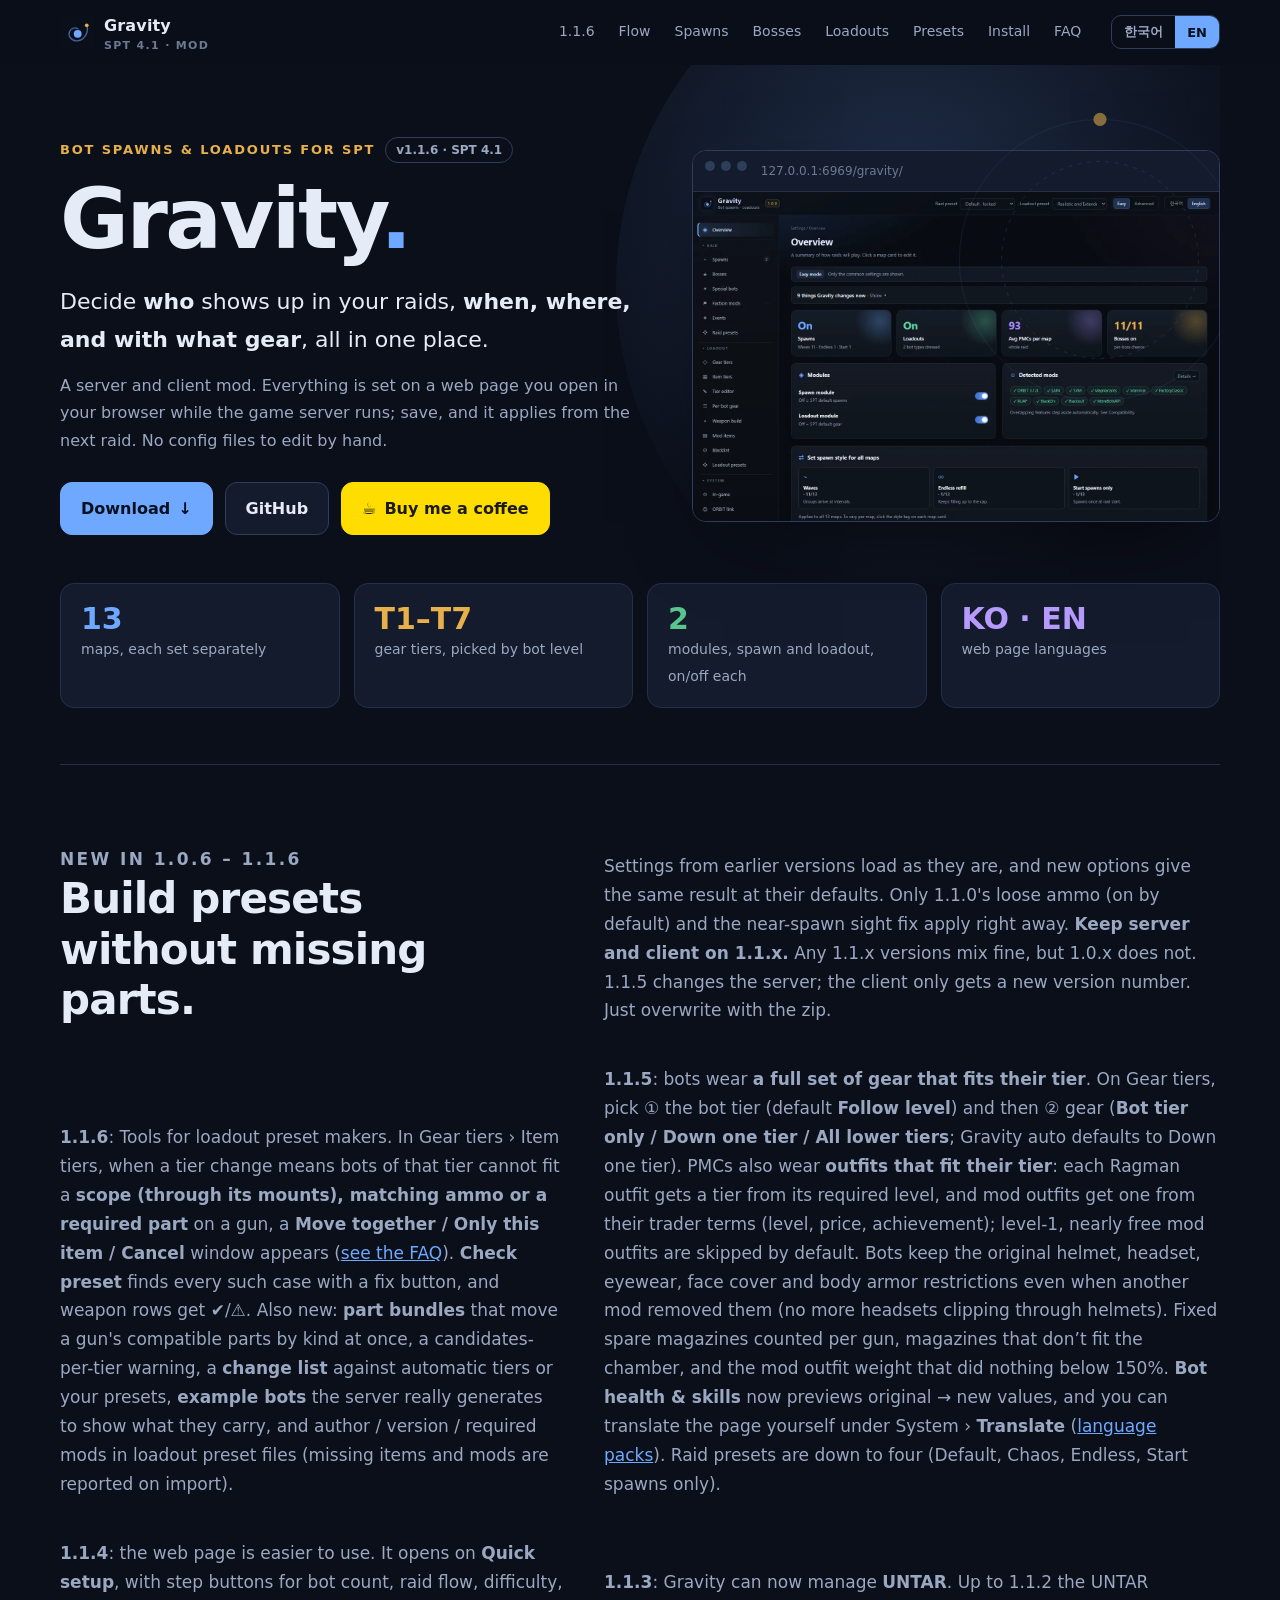
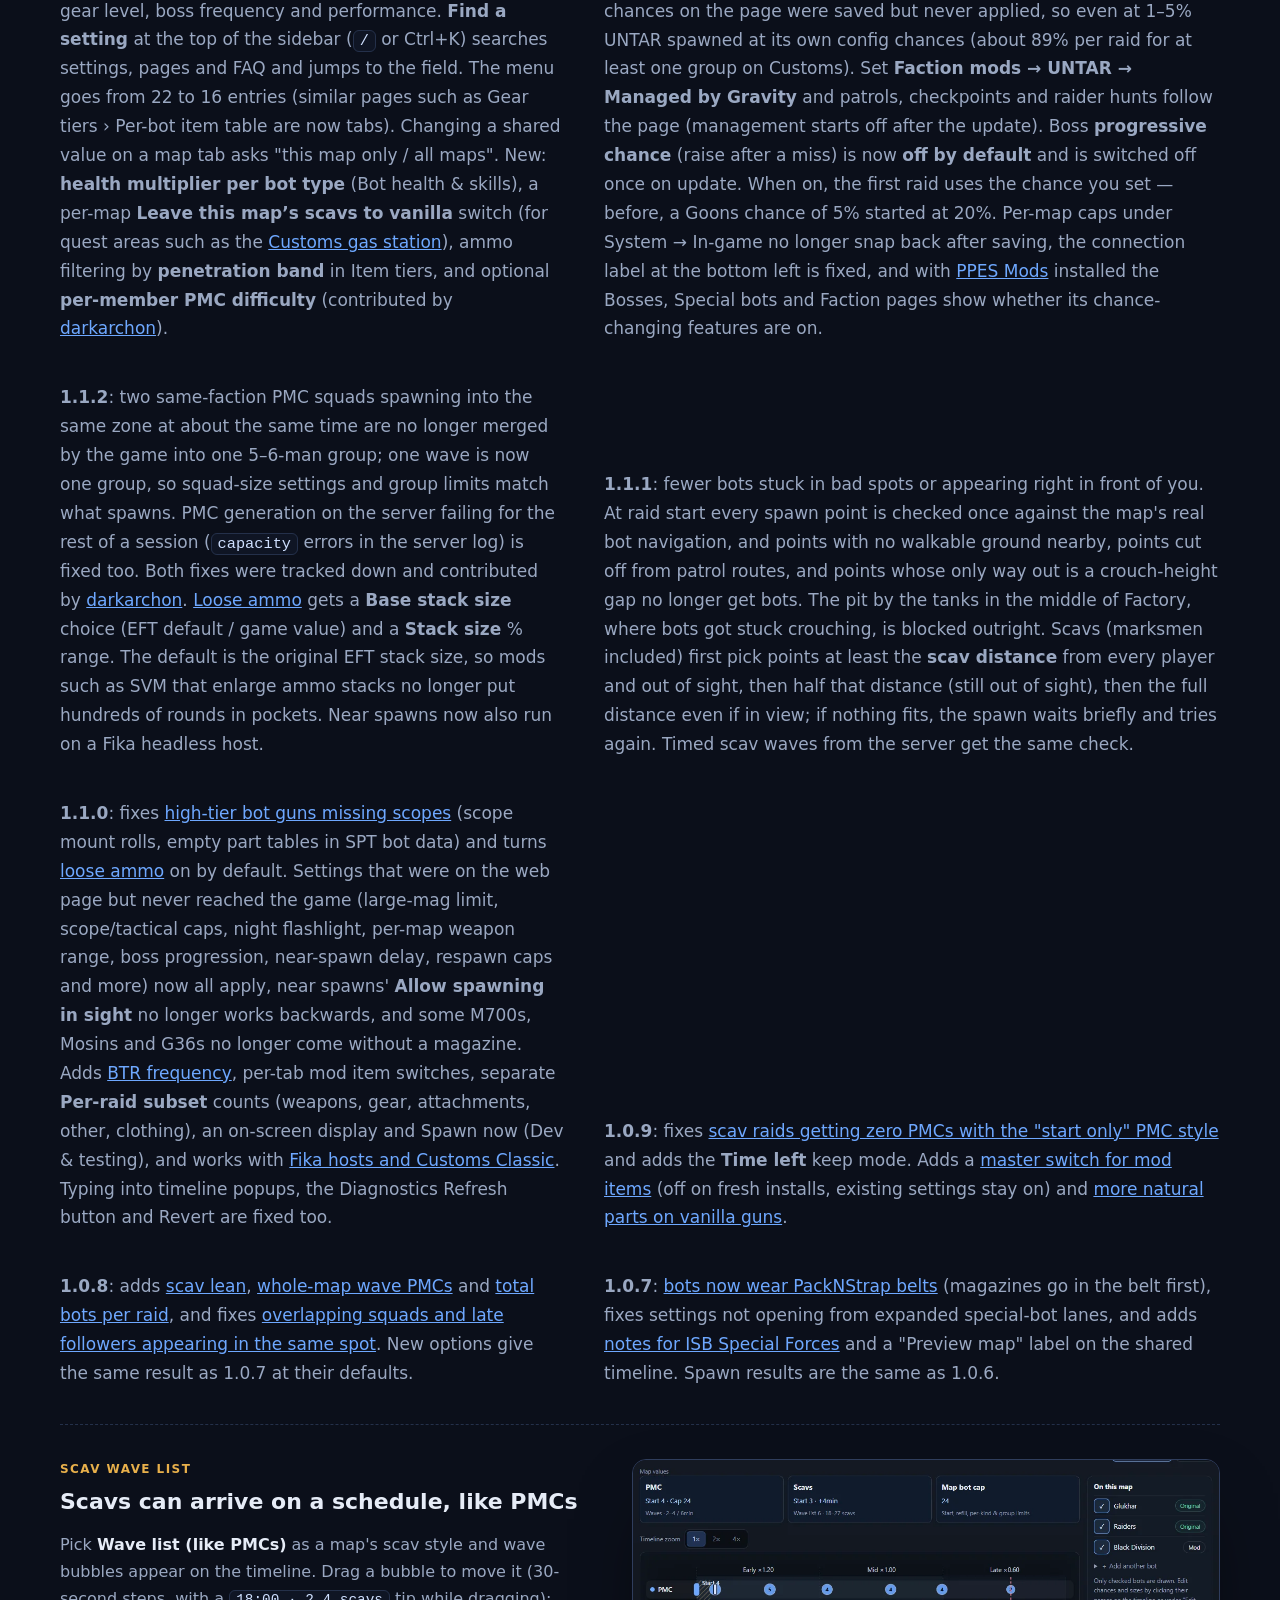
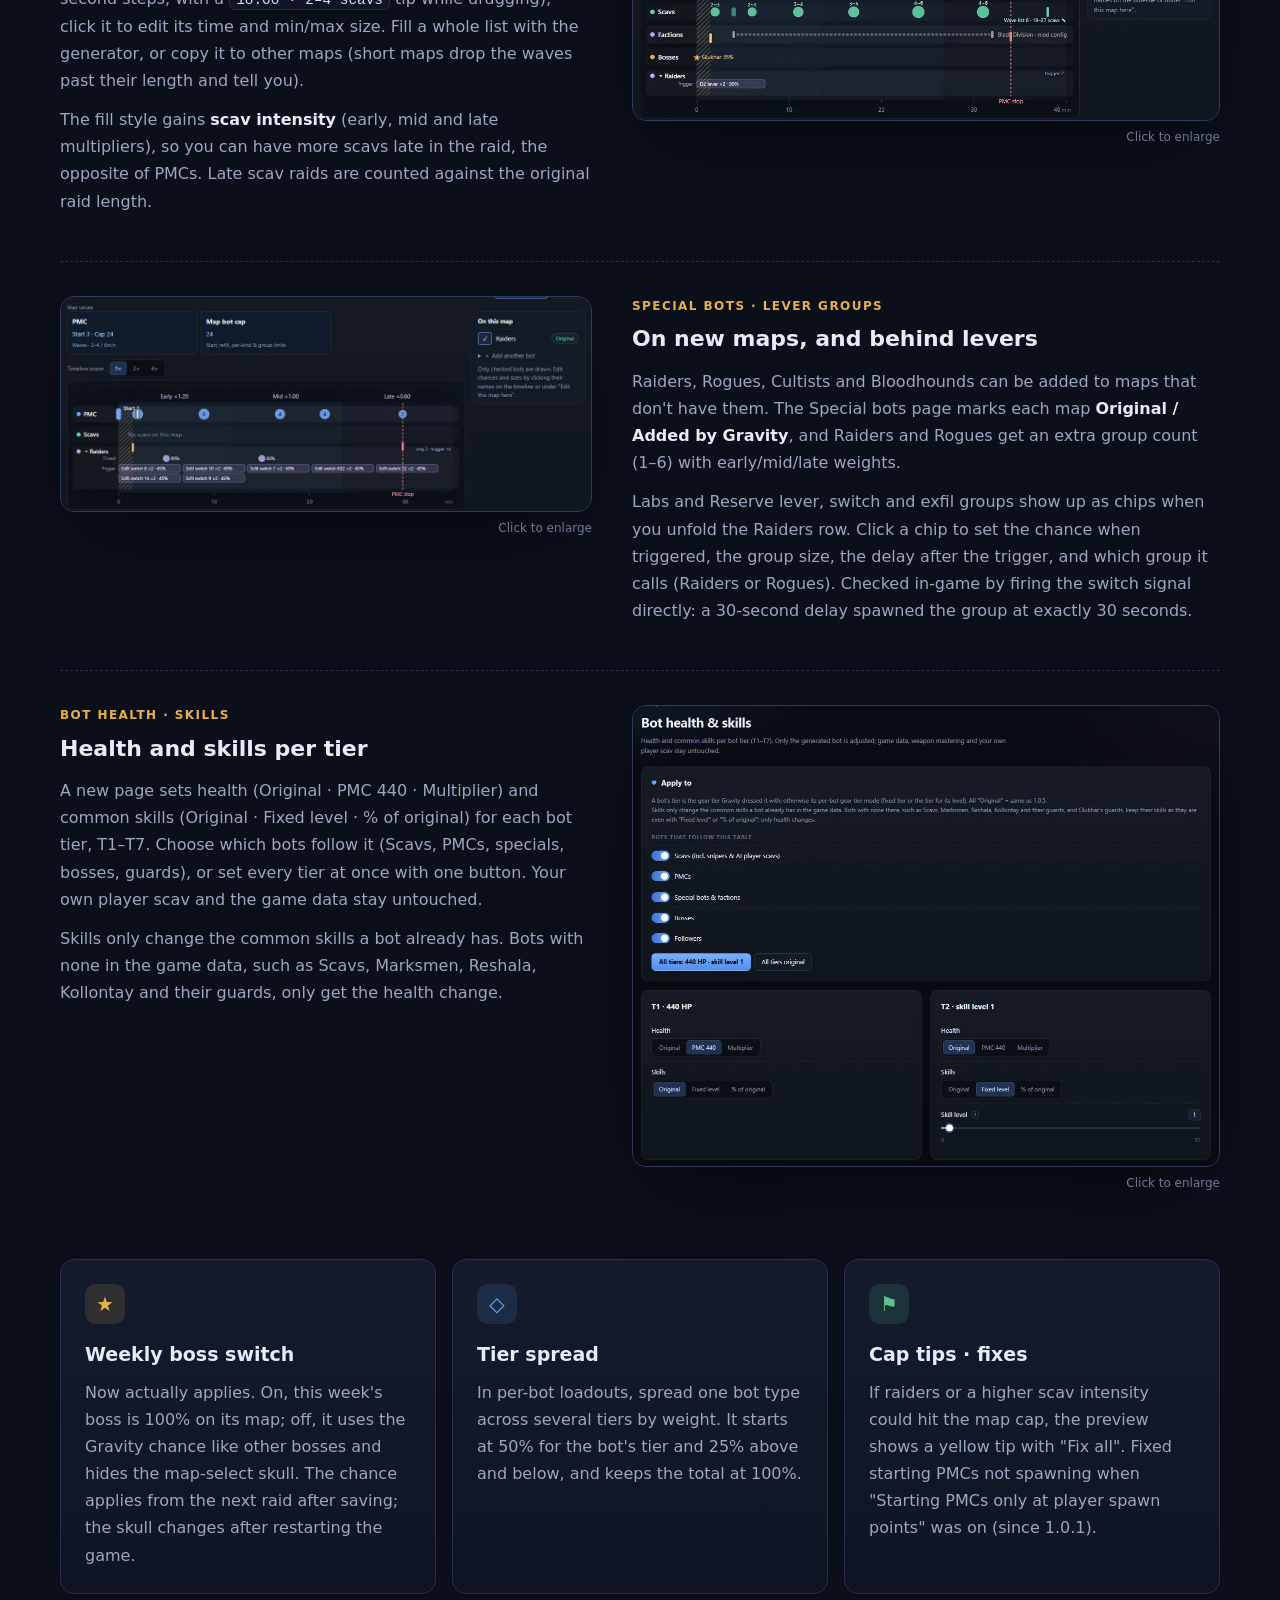
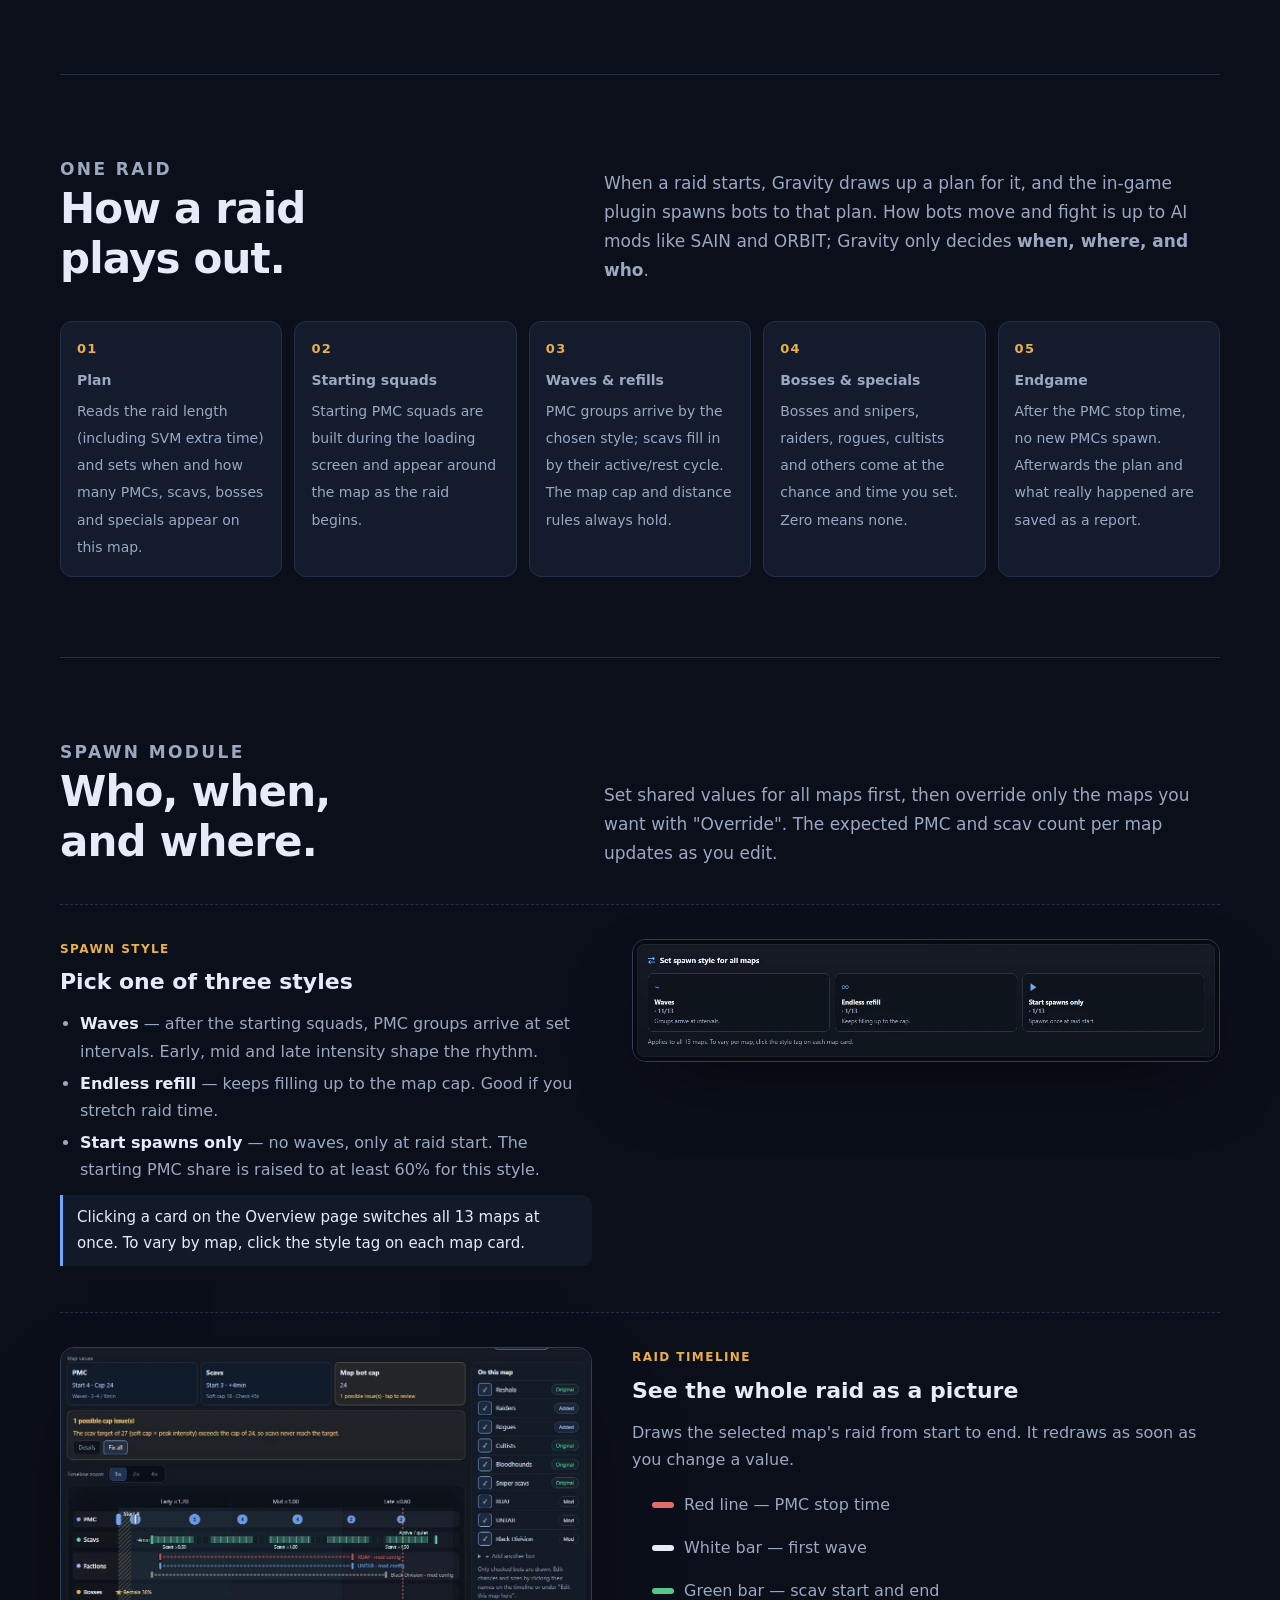
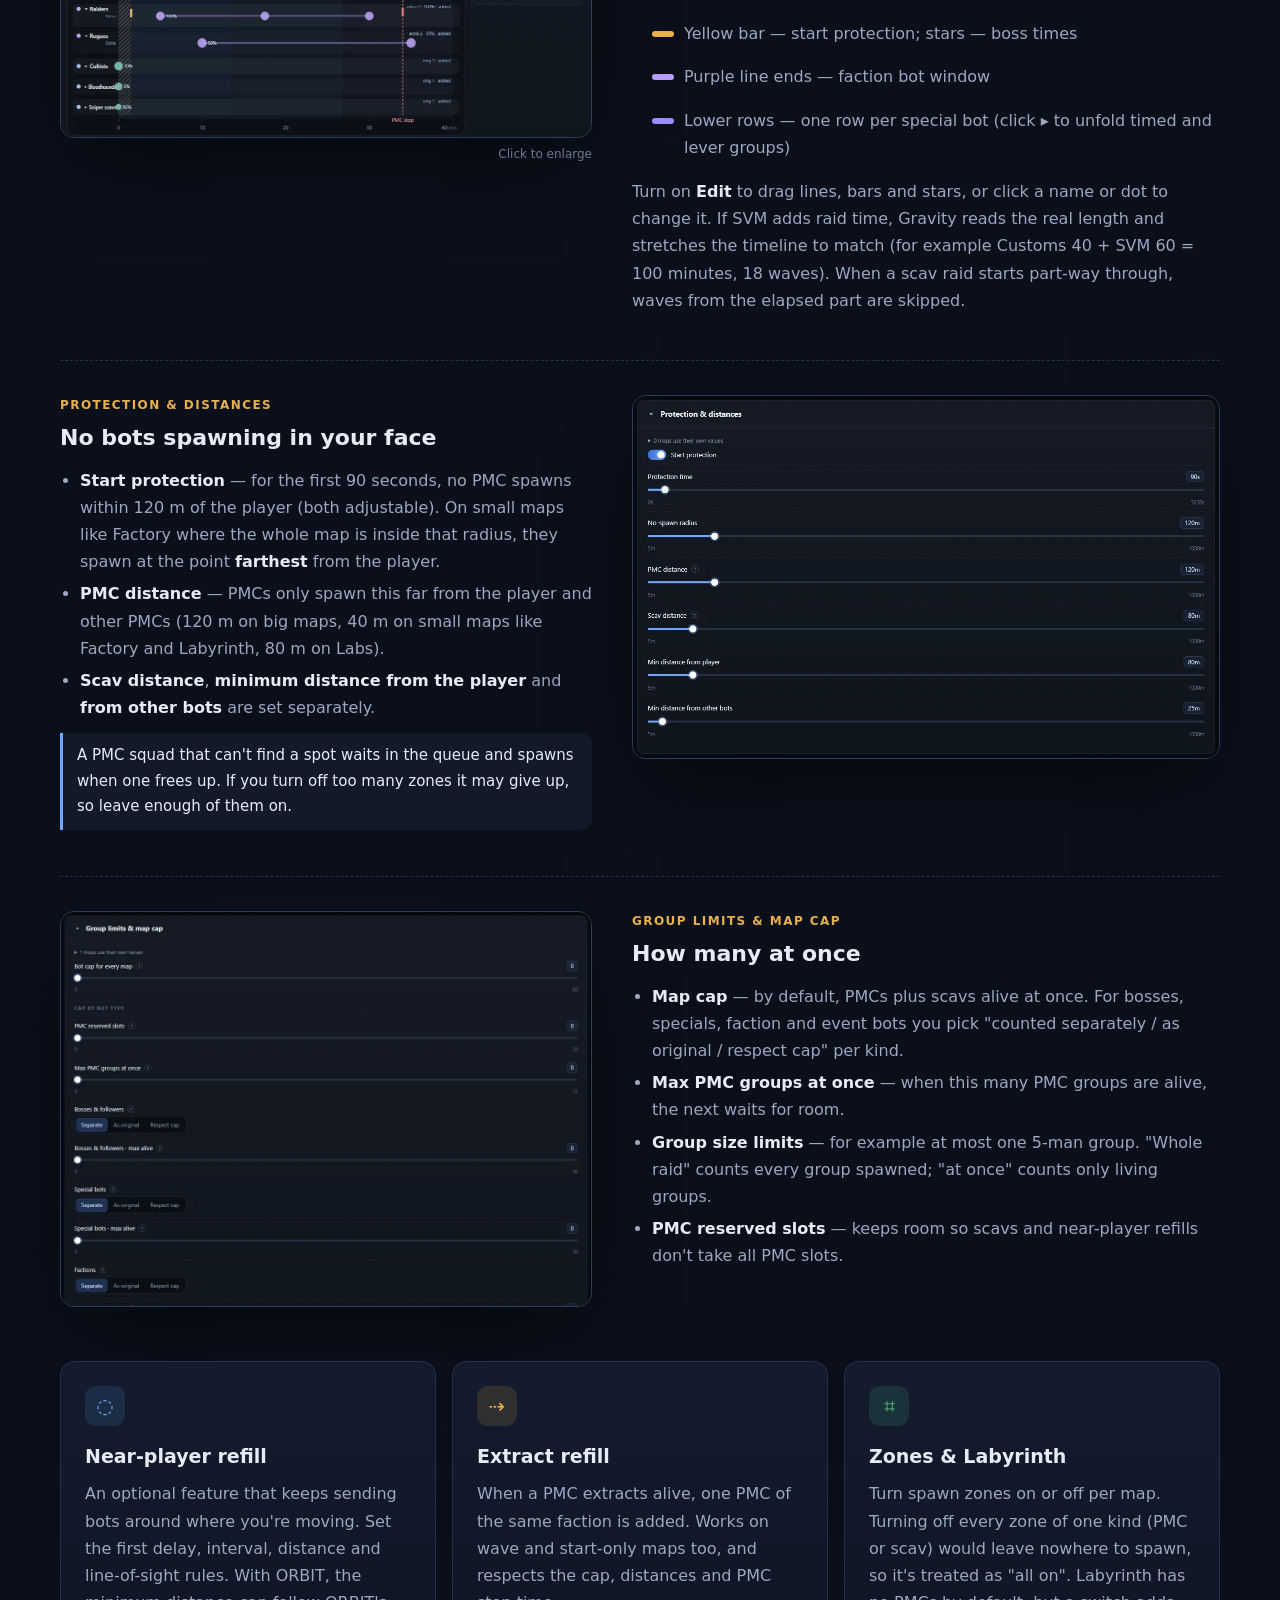
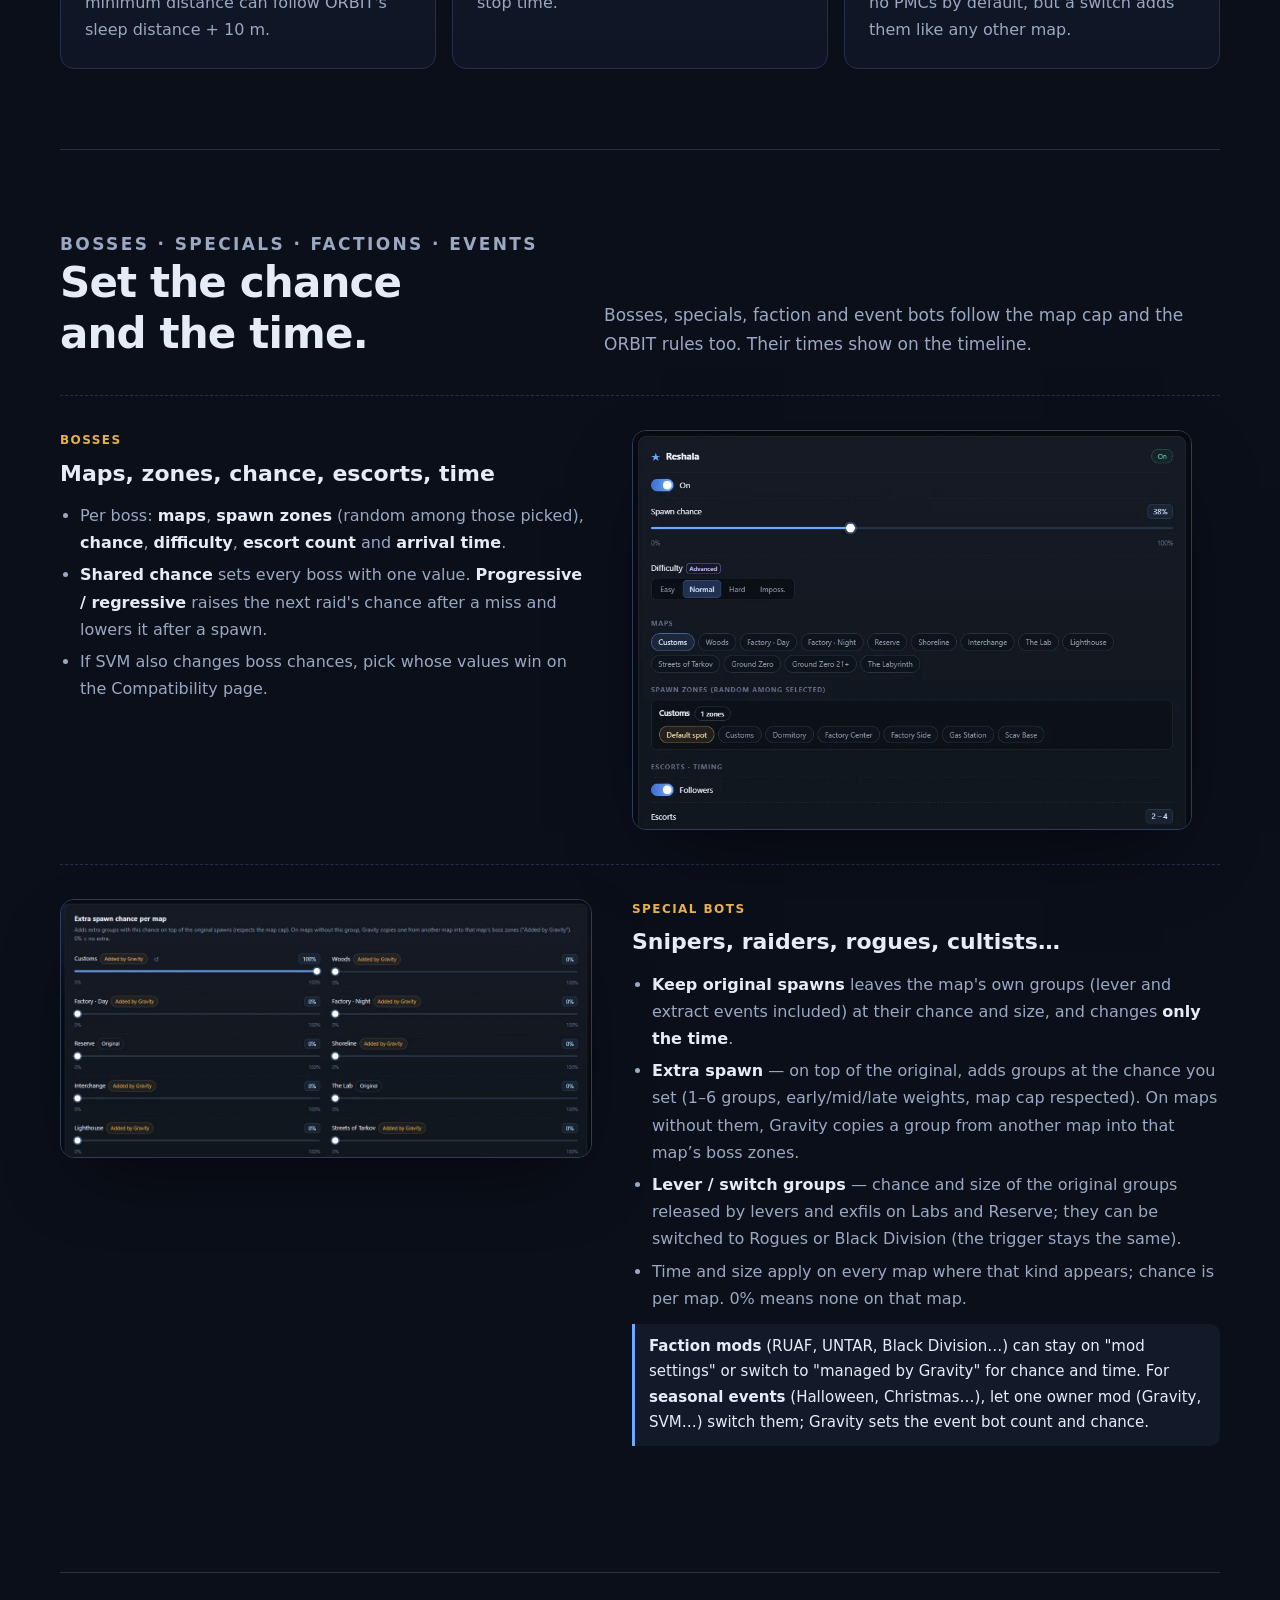
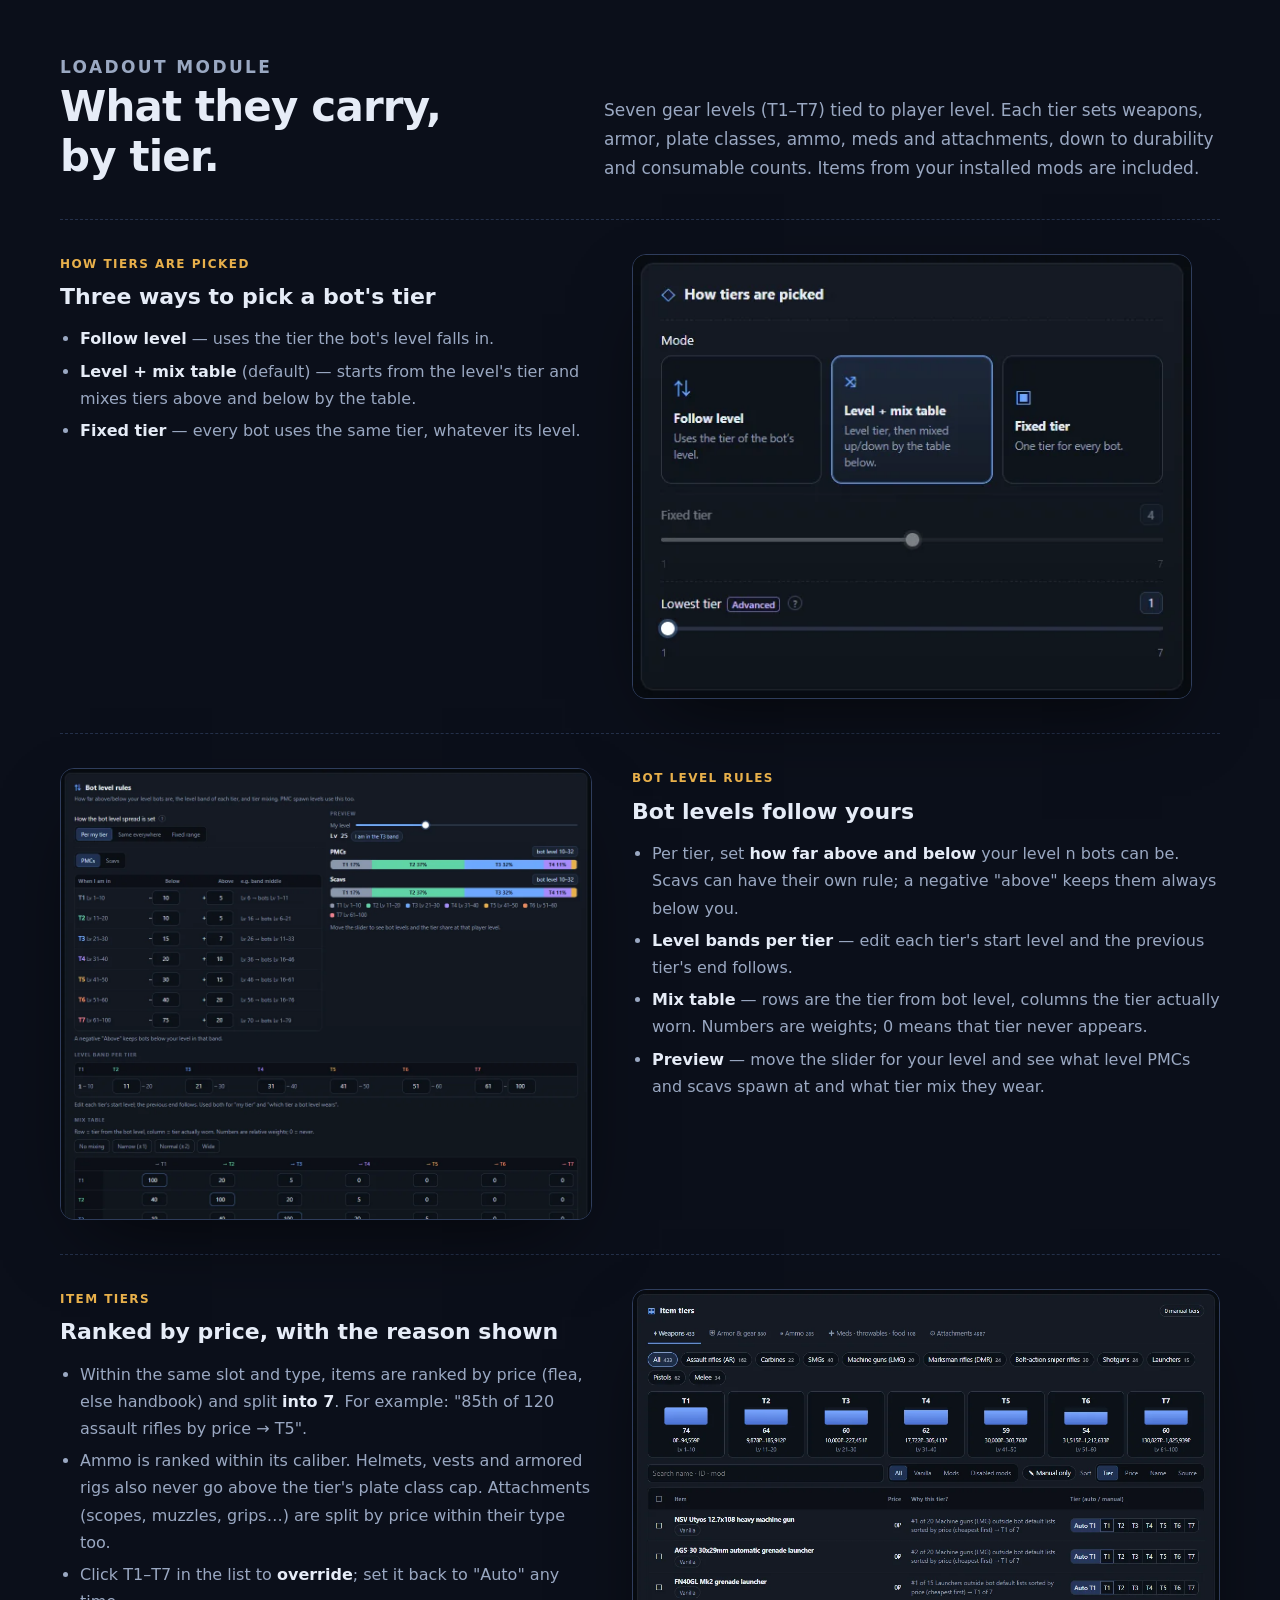
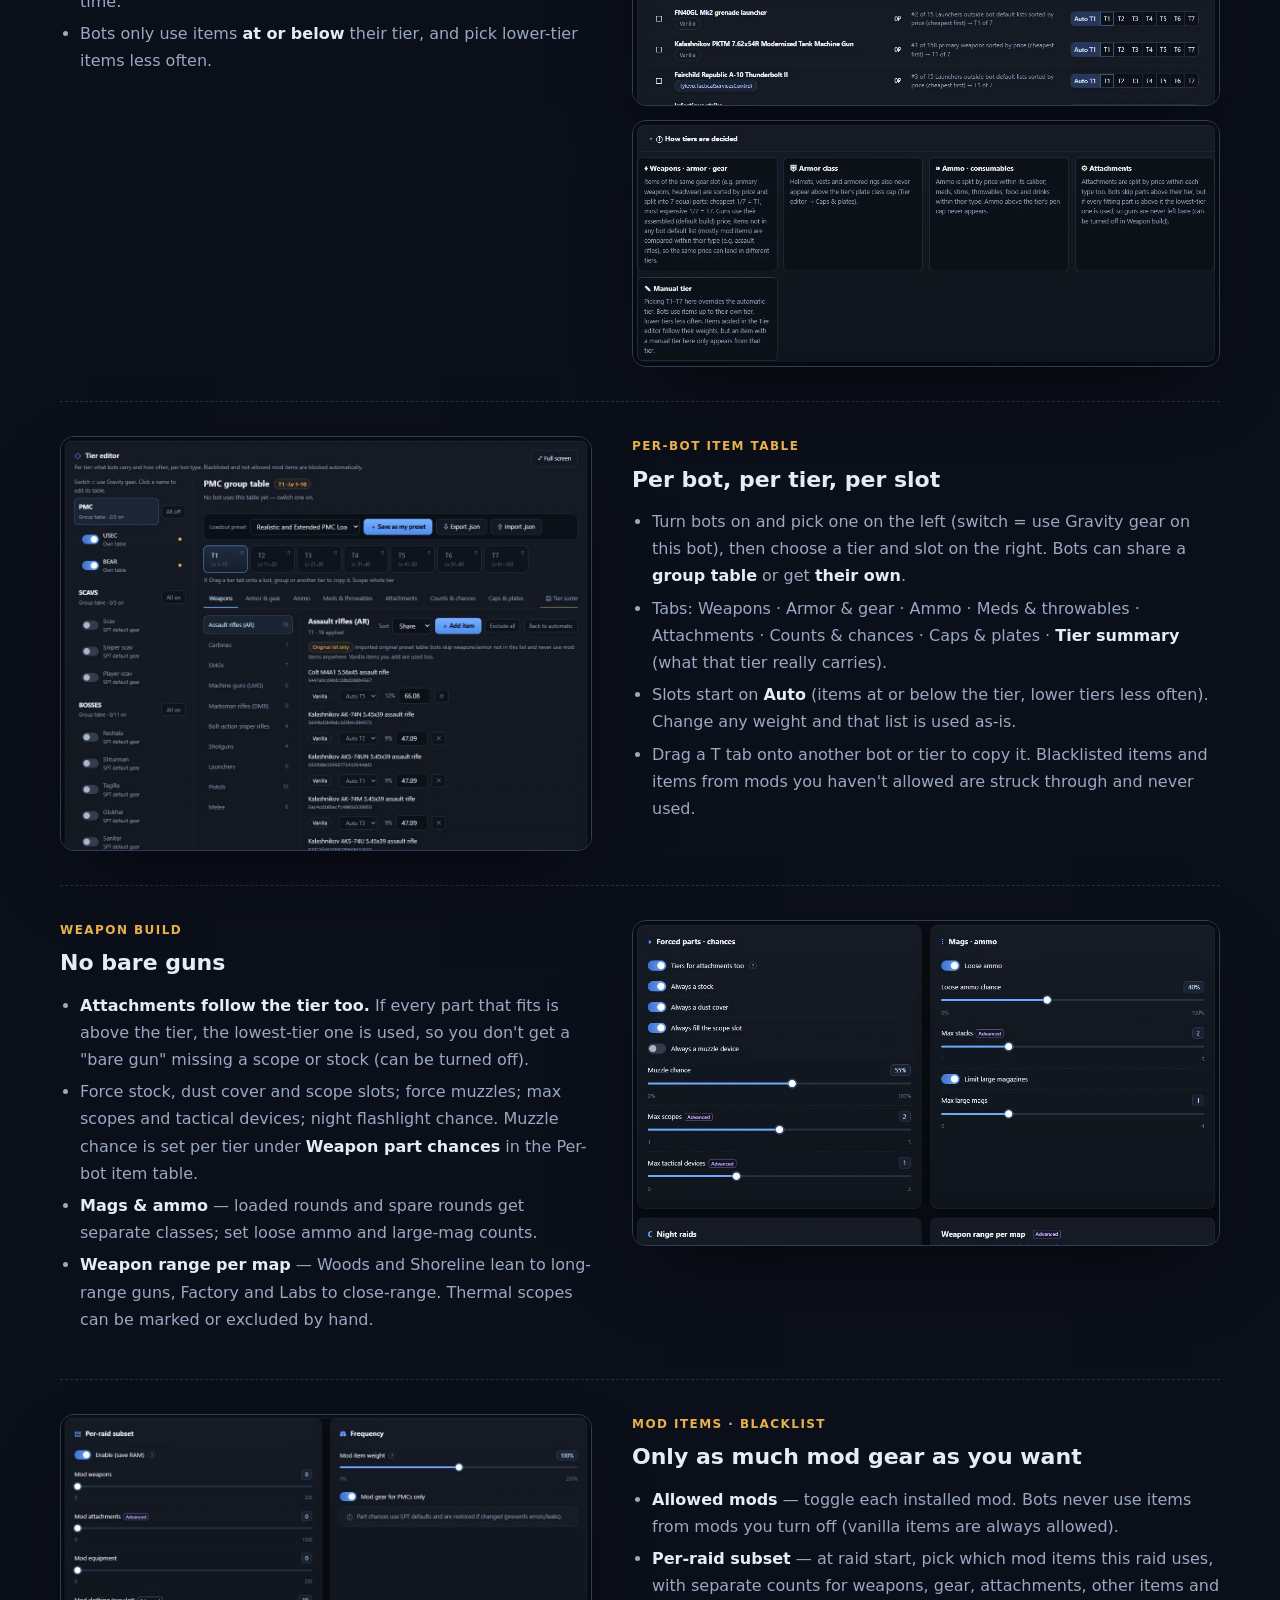
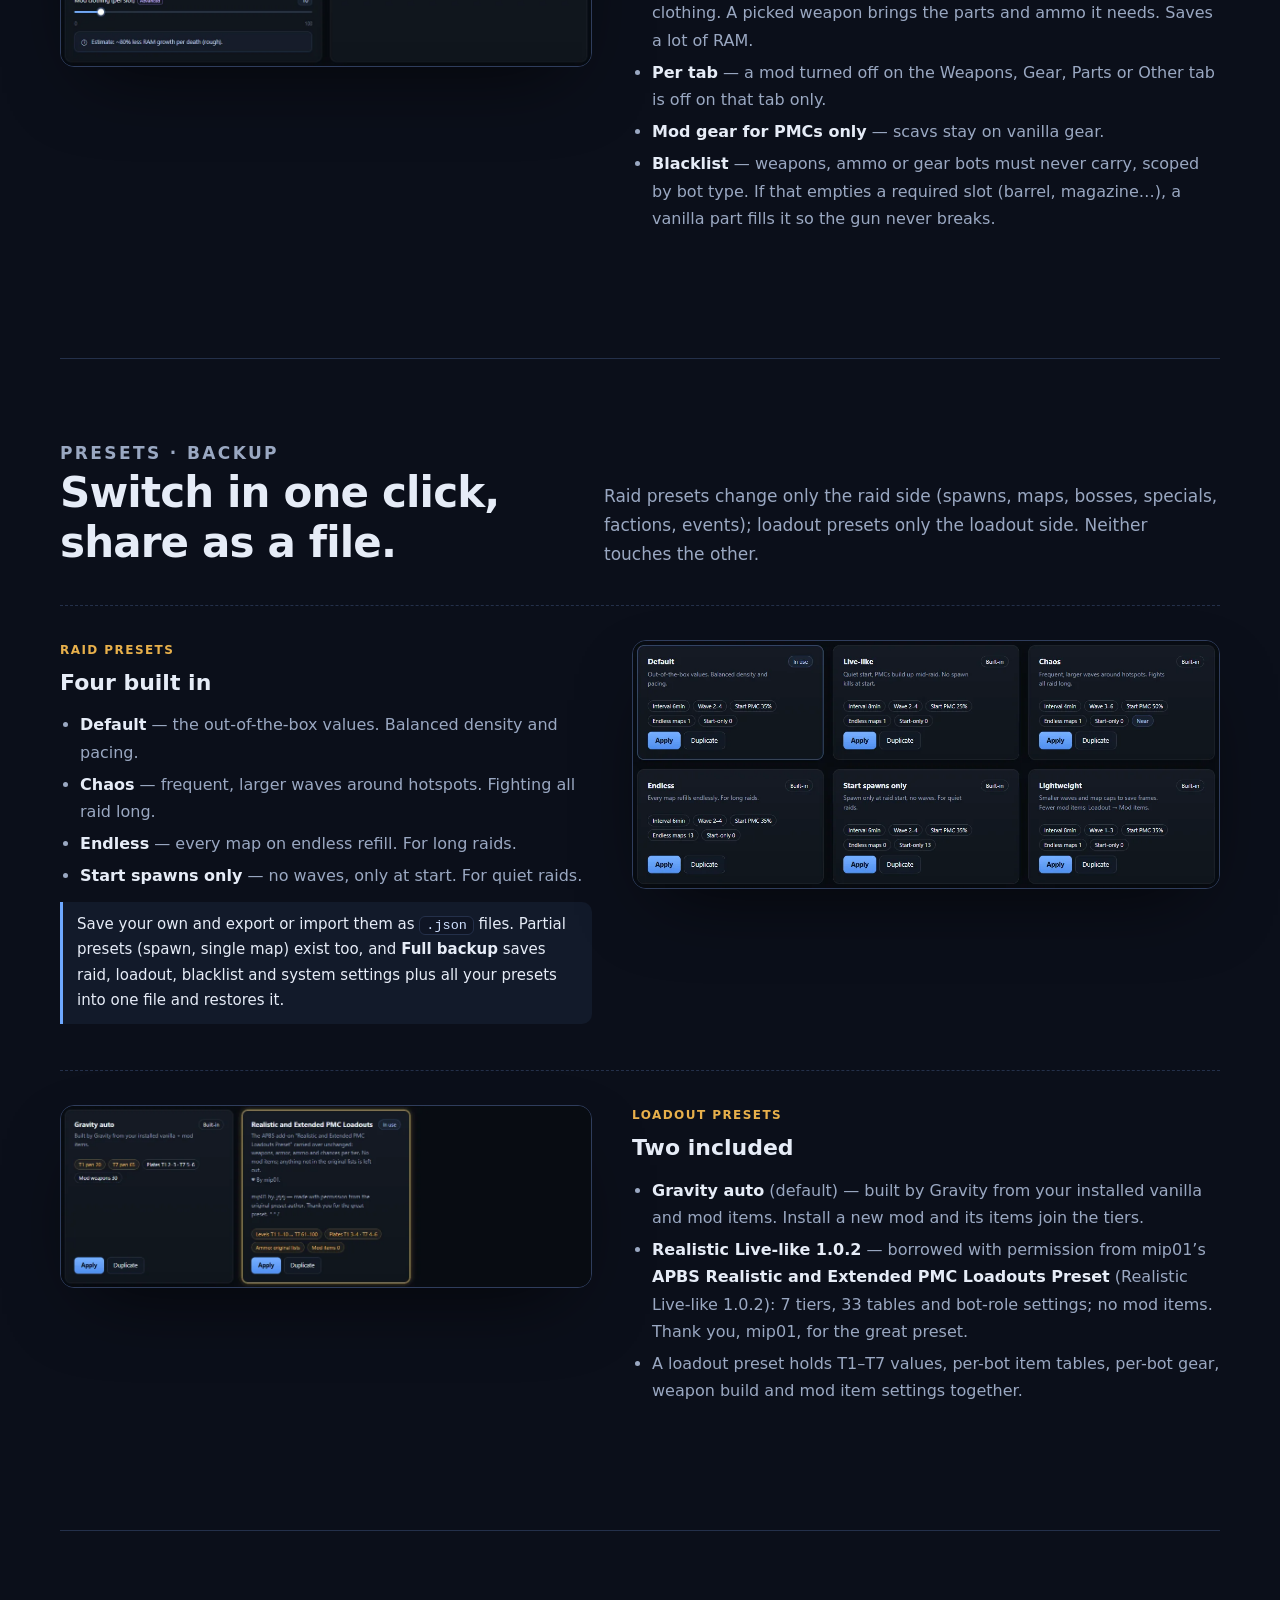
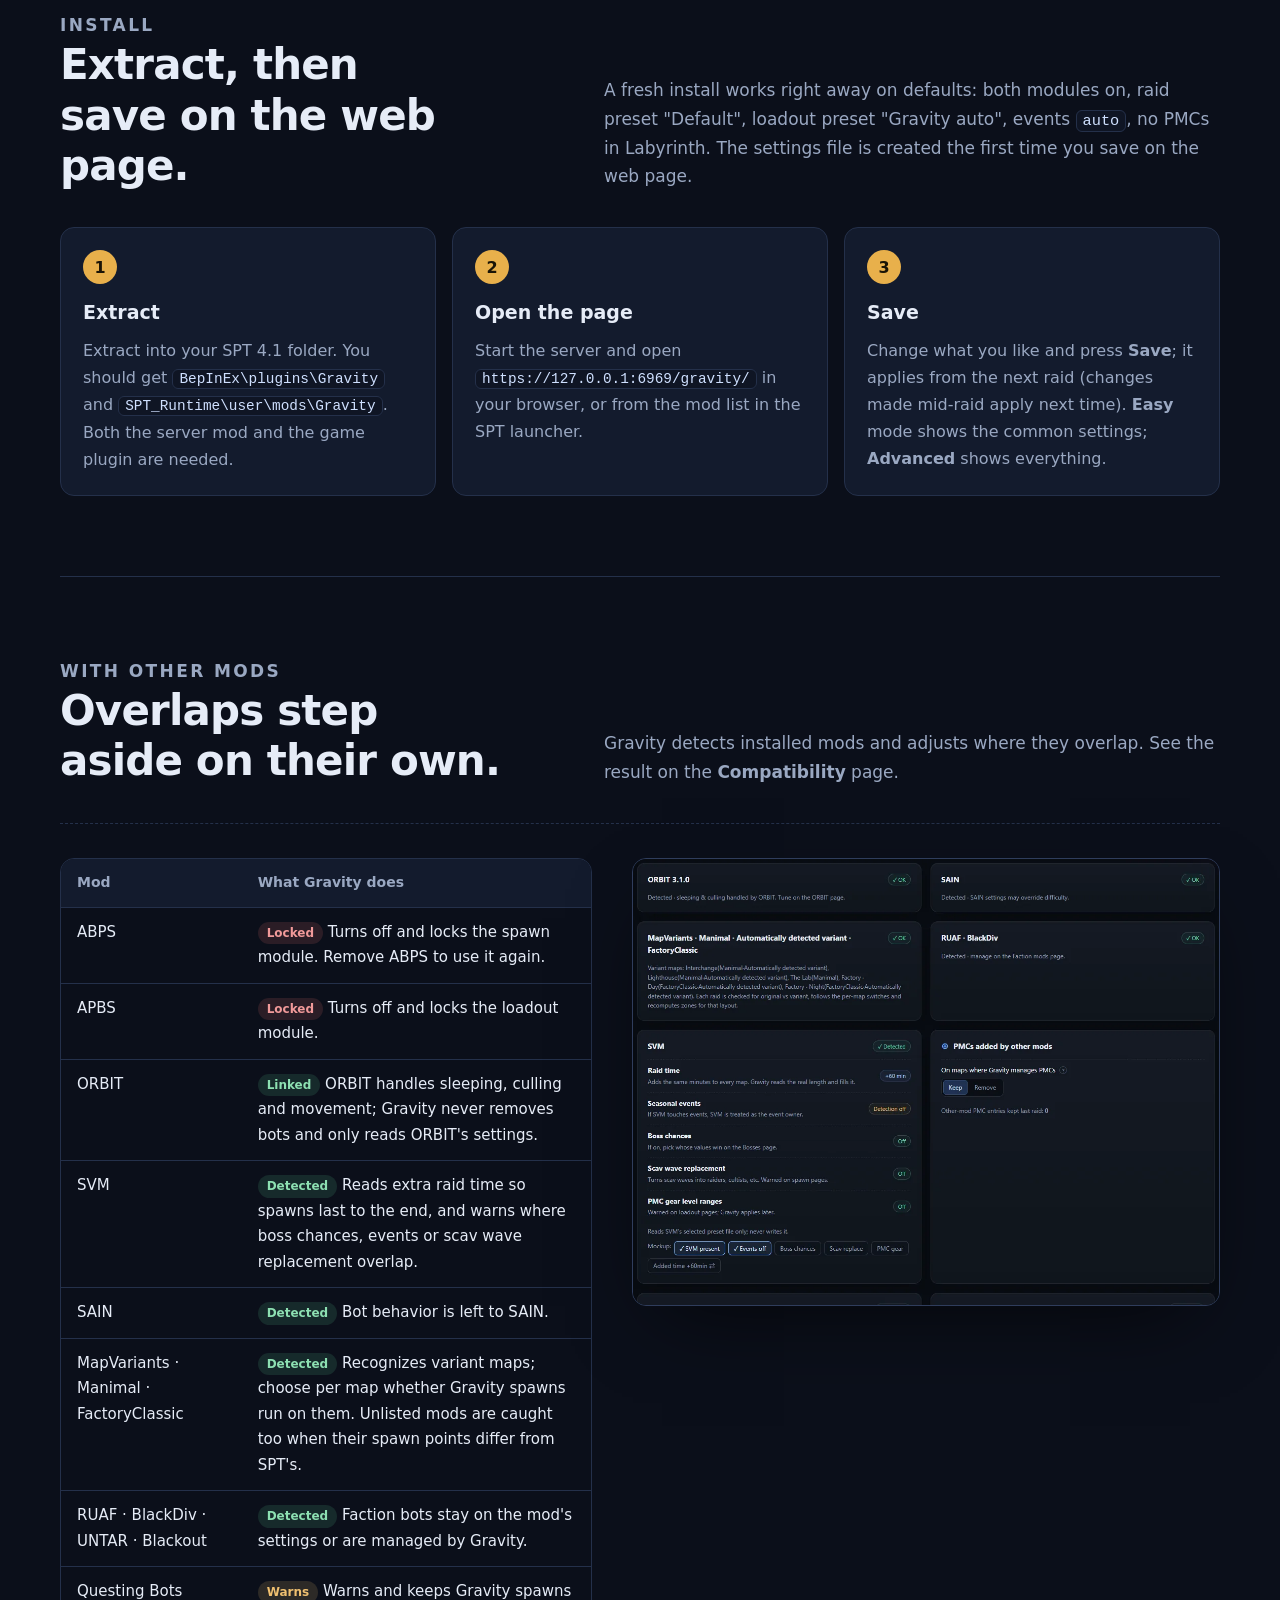
==== commit 1255705c: "사이트 새 소식 1.1.6(프리셋 제작 도구)·버전 표기·아카 페이지" ====
--- a/site/index.html
+++ b/site/index.html
@@ -35,7 +35,7 @@
       <span>Gravity<small>SPT 4.1 · MOD</small></span>
     </a>
     <nav class="main-nav" aria-label="주요 메뉴" data-label-ko="주요 메뉴" data-label-en="Main navigation">
-      <a href="#new"><span class="ko">1.1.5</span><span class="en" lang="en">1.1.5</span></a>
+      <a href="#new"><span class="ko">1.1.6</span><span class="en" lang="en">1.1.6</span></a>
       <a href="#flow"><span class="ko">흐름</span><span class="en" lang="en">Flow</span></a>
       <a href="#spawn"><span class="ko">스폰</span><span class="en" lang="en">Spawns</span></a>
       <a href="#bosses"><span class="ko">보스·특수 봇</span><span class="en" lang="en">Bosses</span></a>
@@ -56,7 +56,7 @@
   <section class="hero wrap" id="top" aria-labelledby="hero-title">
     <div class="hero-grid">
       <div>
-        <p class="eyebrow"><span class="ko">SPT 봇 스폰·장비 관리</span><span class="en" lang="en">Bot spawns &amp; loadouts for SPT</span><span class="version">v1.1.5 · SPT 4.1</span></p>
+        <p class="eyebrow"><span class="ko">SPT 봇 스폰·장비 관리</span><span class="en" lang="en">Bot spawns &amp; loadouts for SPT</span><span class="version">v1.1.6 · SPT 4.1</span></p>
         <h1 id="hero-title">Gravity<span>.</span></h1>
         <p class="hero-lead"><span class="ko">레이드에 <b>누가, 언제, 어디서, 무엇을 들고</b> 나오는지 한 곳에서 정합니다.</span><span class="en" lang="en">Decide <b>who</b> shows up in your raids, <b>when, where, and with what gear</b>, all in one place.</span></p>
         <p class="hero-context"><span class="ko">서버와 클라이언트로 이루어진 모드입니다. 게임 서버가 켜져 있을 때 브라우저로 여는 웹 화면에서 모든 설정을 하고, 저장하면 다음 레이드부터 적용됩니다. 설정 파일을 직접 열어 고칠 필요가 없습니다.</span><span class="en" lang="en">A server and client mod. Everything is set on a web page you open in your browser while the game server runs; save, and it applies from the next raid. No config files to edit by hand.</span></p>
@@ -92,9 +92,10 @@
   <!-- 1.0.6 새 기능 -->
   <section class="section wrap" id="new" aria-labelledby="new-title">
     <div class="section-heading">
-      <div><p class="kicker"><span class="ko">1.0.6 ~ 1.1.5에서 달라진 점</span><span class="en" lang="en">New in 1.0.6 – 1.1.5</span></p>
-        <h2 id="new-title"><span class="ko">티어에 맞는 장비,<br>티어에 맞는 옷.</span><span class="en" lang="en">Gear that fits the tier,<br>outfits too.</span></h2></div>
+      <div><p class="kicker"><span class="ko">1.0.6 ~ 1.1.6에서 달라진 점</span><span class="en" lang="en">New in 1.0.6 – 1.1.6</span></p>
+        <h2 id="new-title"><span class="ko">프리셋을 만들 때<br>빠진 부품까지.</span><span class="en" lang="en">Build presets<br>without missing parts.</span></h2></div>
       <p><span class="ko">이전 판 설정 파일은 그대로 읽히고, 새 칸은 기본값이면 이전 판과 같은 결과입니다. 1.1.0의 낱개 탄약(기본 켜짐)과 근처 보충 시야 수정만 바로 적용됩니다. <b>서버와 클라이언트는 1.1.x끼리</b> 맞추십시오. 1.1.x끼리는 섞어 써도 되지만, 1.0.x와는 맞지 않습니다. 1.1.5는 서버가 바뀌었고 클라이언트는 버전 표기만 바뀌었습니다. zip째 덮어쓰면 됩니다.</span><span class="en" lang="en">Settings from earlier versions load as they are, and new options give the same result at their defaults. Only 1.1.0's loose ammo (on by default) and the near-spawn sight fix apply right away. <b>Keep server and client on 1.1.x.</b> Any 1.1.x versions mix fine, but 1.0.x does not. 1.1.5 changes the server; the client only gets a new version number. Just overwrite with the zip.</span></p>
+      <p><span class="ko"><b>1.1.6</b>: 장비 프리셋을 만드는 사람을 위한 도구입니다. 장비 티어 › 아이템 티어에서 티어를 바꿀 때 그 티어 봇이 총에 <b>조준경(마운트 경로)·맞는 탄약·필수 부품</b>을 달 수 없게 되면 <b>같이 옮기기 / 이 아이템만 / 취소</b> 창이 뜹니다(<a href="#faq-needs">질문 보기</a>). <b>프리셋 점검</b>은 설정 전체에서 그런 경우를 찾아 고치기 버튼과 함께 보여 주고, 무기 줄에는 ✔/⚠가 붙습니다. 총에 맞는 부품을 종류별로 한 번에 옮기는 <b>부품 묶음</b>, 티어별 후보 수 경고, 자동 티어·내 프리셋과의 <b>변경 내역</b>, 서버가 실제로 봇을 뽑아 무엇을 들고 나오는지 보여 주는 <b>예시 봇</b>, 장비 프리셋 파일의 만든 사람·버전·필요한 모드(가져올 때 빠진 아이템·모드 알림)도 더했습니다.</span><span class="en" lang="en"><b>1.1.6</b>: Tools for loadout preset makers. In Gear tiers › Item tiers, when a tier change means bots of that tier cannot fit a <b>scope (through its mounts), matching ammo or a required part</b> on a gun, a <b>Move together / Only this item / Cancel</b> window appears (<a href="#faq-needs">see the FAQ</a>). <b>Check preset</b> finds every such case with a fix button, and weapon rows get ✔/⚠. Also new: <b>part bundles</b> that move a gun's compatible parts by kind at once, a candidates-per-tier warning, a <b>change list</b> against automatic tiers or your presets, <b>example bots</b> the server really generates to show what they carry, and author / version / required mods in loadout preset files (missing items and mods are reported on import).</span></p>
       <p><span class="ko"><b>1.1.5</b>: 봇이 <b>티어에 맞는 장비 한 벌</b>을 입습니다. 장비 티어 화면에서 ① 봇 티어 정하기(기본 <b>레벨 따라가기</b>)와 ② 장비 고르기(<b>봇 티어 장비만 / 한 티어 아래까지 / 아래 티어 전부</b>, Gravity 자동 기본은 한 티어 아래까지)를 순서대로 고릅니다. PMC는 <b>옷도 티어에 맞게</b> 입습니다: 래그맨 의상의 요구 레벨로 옷마다 티어를 매기고, 모드 옷도 상인 판매 조건(레벨·값·업적)으로 티어를 정합니다(레벨 1·거의 공짜인 모드 옷은 기본으로 안 입음). 다른 모드가 지운 헬멧·헤드셋·안경·얼굴 가리개·방탄복 겹침 제한도 봇은 원래대로 지킵니다(헬멧 위에 헤드셋이 겹쳐 보이던 것). 예비 탄창이 총마다 따로 세여 넘치던 것, 약실에 안 맞는 탄창, 모드 옷 등장 배율이 150% 아래에서 먹지 않던 것을 고쳤습니다. <b>봇 체력 · 스킬</b>에서 원래 → 바뀐 체력·스킬을 미리 보고, 시스템 › <b>번역</b>에서 화면을 직접 번역해 넣을 수 있습니다(<a href="#faq-lang">언어 팩</a>). 레이드 프리셋은 4개(기본·난전·무한 리필·시작 스폰만)로 정리했습니다.</span><span class="en" lang="en"><b>1.1.5</b>: bots wear <b>a full set of gear that fits their tier</b>. On Gear tiers, pick ① the bot tier (default <b>Follow level</b>) and then ② gear (<b>Bot tier only / Down one tier / All lower tiers</b>; Gravity auto defaults to Down one tier). PMCs also wear <b>outfits that fit their tier</b>: each Ragman outfit gets a tier from its required level, and mod outfits get one from their trader terms (level, price, achievement); level-1, nearly free mod outfits are skipped by default. Bots keep the original helmet, headset, eyewear, face cover and body armor restrictions even when another mod removed them (no more headsets clipping through helmets). Fixed spare magazines counted per gun, magazines that don’t fit the chamber, and the mod outfit weight that did nothing below 150%. <b>Bot health &amp; skills</b> now previews original → new values, and you can translate the page yourself under System › <b>Translate</b> (<a href="#faq-lang">language packs</a>). Raid presets are down to four (Default, Chaos, Endless, Start spawns only).</span></p>
       <p><span class="ko"><b>1.1.4</b>: 웹 설정을 쉽게 바꿨습니다. 처음 열면 <b>빠른 설정</b>이 나와 봇 인원·레이드 흐름·난이도·장비 수준·보스 빈도·성능을 단계 버튼으로 맞춥니다. 사이드바 맨 위 <b>설정 찾기</b>(<code>/</code> 또는 Ctrl+K)로 칸·페이지·FAQ를 찾으면 그 칸으로 바로 갑니다. 메뉴는 22개에서 16개로 줄였습니다(장비 티어 › 봇별 아이템 표처럼 비슷한 화면은 탭으로). 맵 탭에서 공통 값을 따르는 칸을 바꾸면 "이 맵만 / 모든 맵"을 고르는 막대가 뜹니다. <b>봇 종류별 체력 배율</b>(봇 체력 · 스킬), 맵별 <b>이 맵 스캐브는 바닐라에 맡기기</b>(<a href="#faq-gas-station">세관 주유소</a>처럼 퀘스트 구역에 스캐브가 잘 안 나올 때), 아이템 티어 탄약 <b>관통력 구간</b> 거르기, PMC <b>대원마다 난이도</b>(선택, <a href="#fika-thanks">darkarchon님</a> 기여)를 넣었습니다.</span><span class="en" lang="en"><b>1.1.4</b>: the web page is easier to use. It opens on <b>Quick setup</b>, with step buttons for bot count, raid flow, difficulty, gear level, boss frequency and performance. <b>Find a setting</b> at the top of the sidebar (<code>/</code> or Ctrl+K) searches settings, pages and FAQ and jumps to the field. The menu goes from 22 to 16 entries (similar pages such as Gear tiers › Per-bot item table are now tabs). Changing a shared value on a map tab asks "this map only / all maps". New: <b>health multiplier per bot type</b> (Bot health &amp; skills), a per-map <b>Leave this map’s scavs to vanilla</b> switch (for quest areas such as the <a href="#faq-gas-station">Customs gas station</a>), ammo filtering by <b>penetration band</b> in Item tiers, and optional <b>per-member PMC difficulty</b> (contributed by <a href="#fika-thanks">darkarchon</a>).</span></p>
       <p><span class="ko"><b>1.1.3</b>: <b>UNTAR</b>를 Gravity가 관리할 수 있습니다. 1.1.2까지는 웹의 UNTAR 확률이 저장만 되고 적용되지 않아, 1~5%로 정해도 UNTAR 자체 설정 확률(세관에서 한 판에 하나라도 나올 확률 약 89%)로 나왔습니다. 이제 <b>팩션 모드 → UNTAR → Gravity가 관리</b>로 두면 순찰·검문소·레이더 사냥조가 웹 값대로 나옵니다(업데이트 직후에는 관리 꺼짐). 보스 <b>점증</b>(안 나오면 다음 판 확률 올리기)은 <b>기본 꺼짐</b>이 되고 업데이트할 때 한 번 꺼집니다. 켜 두어도 첫 판은 정한 확률 그대로입니다 — 전에는 5%로 정한 굿즈도 첫 판부터 20%였습니다. 시스템 → 인게임의 맵별 상한이 저장하면 되돌아가던 것, 왼쪽 아래 연결 표시를 고쳤고, <a href="#faq-ppes">PPES Mods</a>를 같이 쓰면 확률을 바꾸는 기능이 켜져 있는지 보스·특수 봇·팩션 화면에 보여 줍니다.</span><span class="en" lang="en"><b>1.1.3</b>: Gravity can now manage <b>UNTAR</b>. Up to 1.1.2 the UNTAR chances on the page were saved but never applied, so even at 1–5% UNTAR spawned at its own config chances (about 89% per raid for at least one group on Customs). Set <b>Faction mods → UNTAR → Managed by Gravity</b> and patrols, checkpoints and raider hunts follow the page (management starts off after the update). Boss <b>progressive chance</b> (raise after a miss) is now <b>off by default</b> and is switched off once on update. When on, the first raid uses the chance you set — before, a Goons chance of 5% started at 20%. Per-map caps under System → In-game no longer snap back after saving, the connection label at the bottom left is fixed, and with <a href="#faq-ppes">PPES Mods</a> installed the Bosses, Special bots and Faction pages show whether its chance-changing features are on.</span></p>
@@ -719,6 +720,9 @@
       <details id="faq-scope"><summary><span class="ko">고티어 봇 총에 조준경이 없습니다.</span><span class="en" lang="en">High-tier bot guns have no scope.</span></summary>
         <p><span class="ko">조준경 확률은 봇별 아이템 표의 <b>무기 부품 확률 → 조준경</b>(기본 T1 40% → T7 95%)과 무기 구성의 <b>조준경 칸 강제</b>가 정합니다. 1.0.9까지는 AK·볼트액션처럼 조준경이 마운트 위에 달리는 총에서 마운트 칸이 따로 굴려져 빠지는 일이 많았고, SPT 봇 표에 마운트의 부품 표가 아예 없는 총(Sako TRG M10 등)은 조준경이 한 번도 안 달렸습니다. 1.1.0부터 조준경을 받는 마운트 칸은 조준경 확률 이상으로 굴리고, 비어 있는 부품 표는 그 부품을 가진 다른 봇 표로 메웁니다. 서버 측정(PMC 360명)에서 조준경 장착률이 80% 안팎에서 91~94%로 올랐고, 남은 경우는 대부분 산탄총과 낮은 티어의 모신·AKM입니다.</span><span class="en" lang="en">Scope chance comes from <b>Weapon part chances → Scope</b> in the Per-bot item table (default T1 40% → T7 95%) and <b>Force scope slots</b> in Weapon build. Up to 1.0.9, guns whose scope sits on a mount (AKs, bolt-actions) often lost the mount roll, and guns whose mount has no parts table in SPT bot data (e.g. Sako TRG M10) never got a scope. From 1.1.0, mount slots that take scopes roll at least the scope chance, and empty parts tables are filled from another bot table that has that part. In a server test (360 PMCs) the scope rate rose from about 80% to 91–94%; what remains is mostly shotguns and low-tier Mosins/AKMs.</span></p>
       </details>
+      <details id="faq-needs"><summary><span class="ko">티어를 바꿀 때 '같이 옮길까요' 창이 떠요.</span><span class="en" lang="en">A "move these too?" window appears when I change a tier.</span></summary>
+        <p><span class="ko">아이템 티어 X는 "X 티어 이상 봇만 쓴다"는 뜻입니다. 총을 낮은 티어로 옮겼는데 그 총에 필요한 마운트·조준경·맞는 탄약·필수 부품이 더 높은 티어에 남아 있으면, 그 티어 봇은 총을 제대로 못 씁니다(예: 마운트만 있고 조준경이 없는 총). 1.1.6부터 장비 티어 › 아이템 티어에서 티어를 바꾸는 순간 이런 경우가 새로 생기면 창이 뜹니다. <b>같이 옮기기</b>는 고른 부품을 같은 티어로 함께 옮기고, <b>이 아이템만</b>은 그 아이템만 옮기고, <b>취소</b>는 아무것도 바꾸지 않습니다. 부품을 위 티어로 올려서 다른 총이 부품을 잃을 때도 알려 줍니다. 이미 있던 문제로는 창이 뜨지 않습니다. 같은 페이지의 <b>프리셋 점검</b> 버튼은 지금 설정 전체에서 이런 경우를 찾아 고치기 버튼과 함께 보여 줍니다. 직접 정한 티어의 문제를 먼저 보여 주고, 자동 티어끼리 생긴 문제는 접어 둡니다.</span><span class="en" lang="en">An item at tier X means "only bots of tier X and up use it". If you move a gun to a lower tier while the mount, scope, matching ammo or required part it needs stays in a higher tier, bots of that tier cannot use the gun properly (for example a gun with a mount but no scope). From 1.1.6, Gear tiers › Item tiers shows a window the moment a tier change creates such a case. <b>Move together</b> moves the parts you pick to the same tier, <b>Only this item</b> moves just that item, and <b>Cancel</b> changes nothing. It also warns when raising a part to a higher tier takes it away from other guns. Problems that already existed do not open the window. The <b>Check preset</b> button on the same page finds these cases across your whole setup, with a fix button for each. Problems with tiers you set yourself come first; problems among automatic tiers are folded away.</span></p>
+      </details>
       <details id="faq-ammo"><summary><span class="ko">봇 조끼에 탄약이 거의 없습니다.</span><span class="en" lang="en">Bots carry almost no spare ammo.</span></summary>
         <p><span class="ko"><b>무기 구성 → 탄창 · 탄약</b>의 <b>낱개 탄약 넣기</b>가 1.1.0부터 실제로 동작하며 기본으로 켜져 있습니다(봇마다 40% 확률, 최대 2묶음, 조끼·주머니·배낭에 들어감). 묶음 하나의 발 수는 <a href="#faq-ammo-stack">아래 질문</a>을 보십시오. 예비 탄창 수는 봇별 아이템 표 <b>개수 → 탄창</b>에서 티어마다 정합니다. 1.0.9까지는 이 칸이 화면에만 있고 게임에 적용되지 않았습니다.</span><span class="en" lang="en">From 1.1.0, <b>Loose ammo</b> under <b>Weapon build → Mags · ammo</b> actually works and is on by default (40% per bot, up to 2 stacks, placed in rig, pockets or backpack). For rounds per stack, see <a href="#faq-ammo-stack">the next question</a>. Spare magazine counts are set per tier under <b>Counts → Magazines</b> in the Per-bot item table. Up to 1.0.9 this option was only on the page and did nothing in game.</span></p>
       </details>
@@ -752,7 +756,7 @@
 </main>
 
 <footer class="site-footer"><div class="wrap footer-inner">
-  <span>Gravity 1.1.5 · SPT 4.1 · MIT · <span class="ko">제작</span><span class="en" lang="en">by</span> R_F</span>
+  <span>Gravity 1.1.6 · SPT 4.1 · MIT · <span class="ko">제작</span><span class="en" lang="en">by</span> R_F</span>
   <a href="#top"><span class="ko">맨 위로</span><span class="en" lang="en">Back to top</span> <span aria-hidden="true">↑</span></a>
 </div></footer>
 </body>
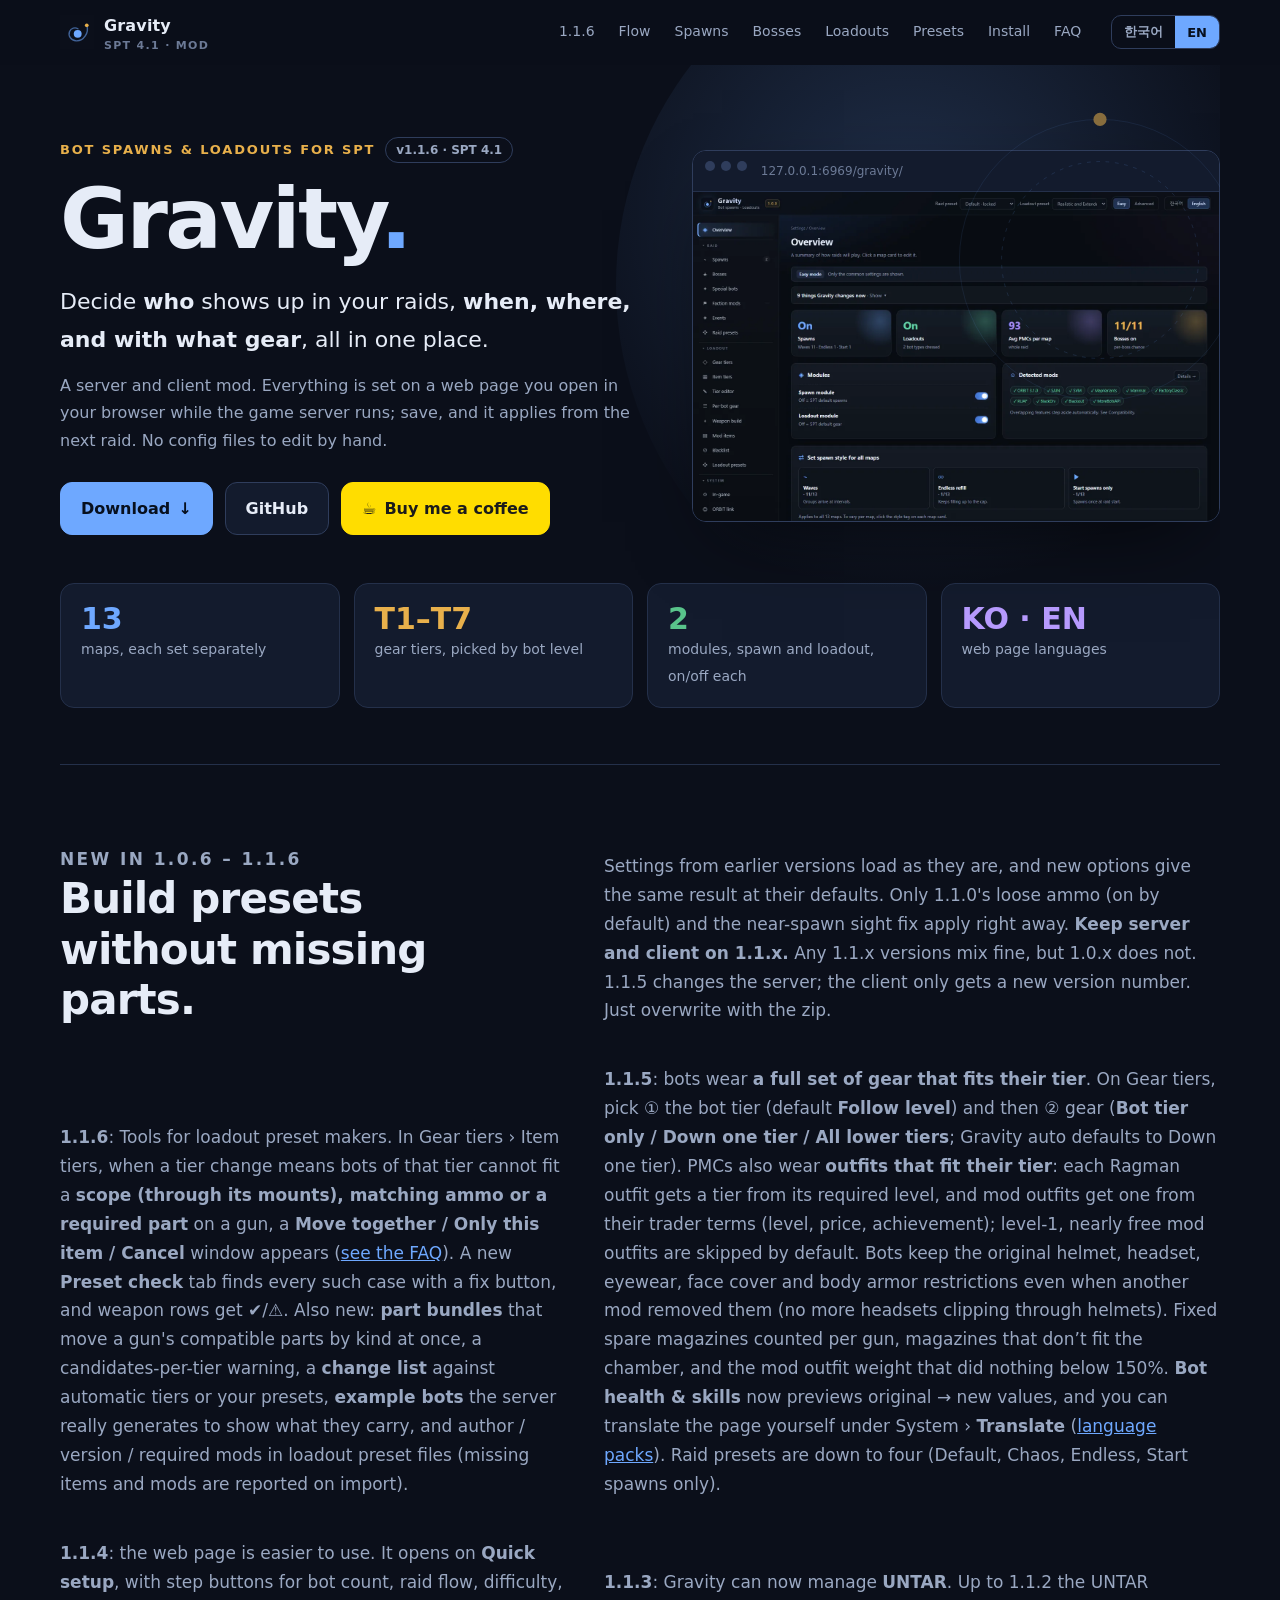
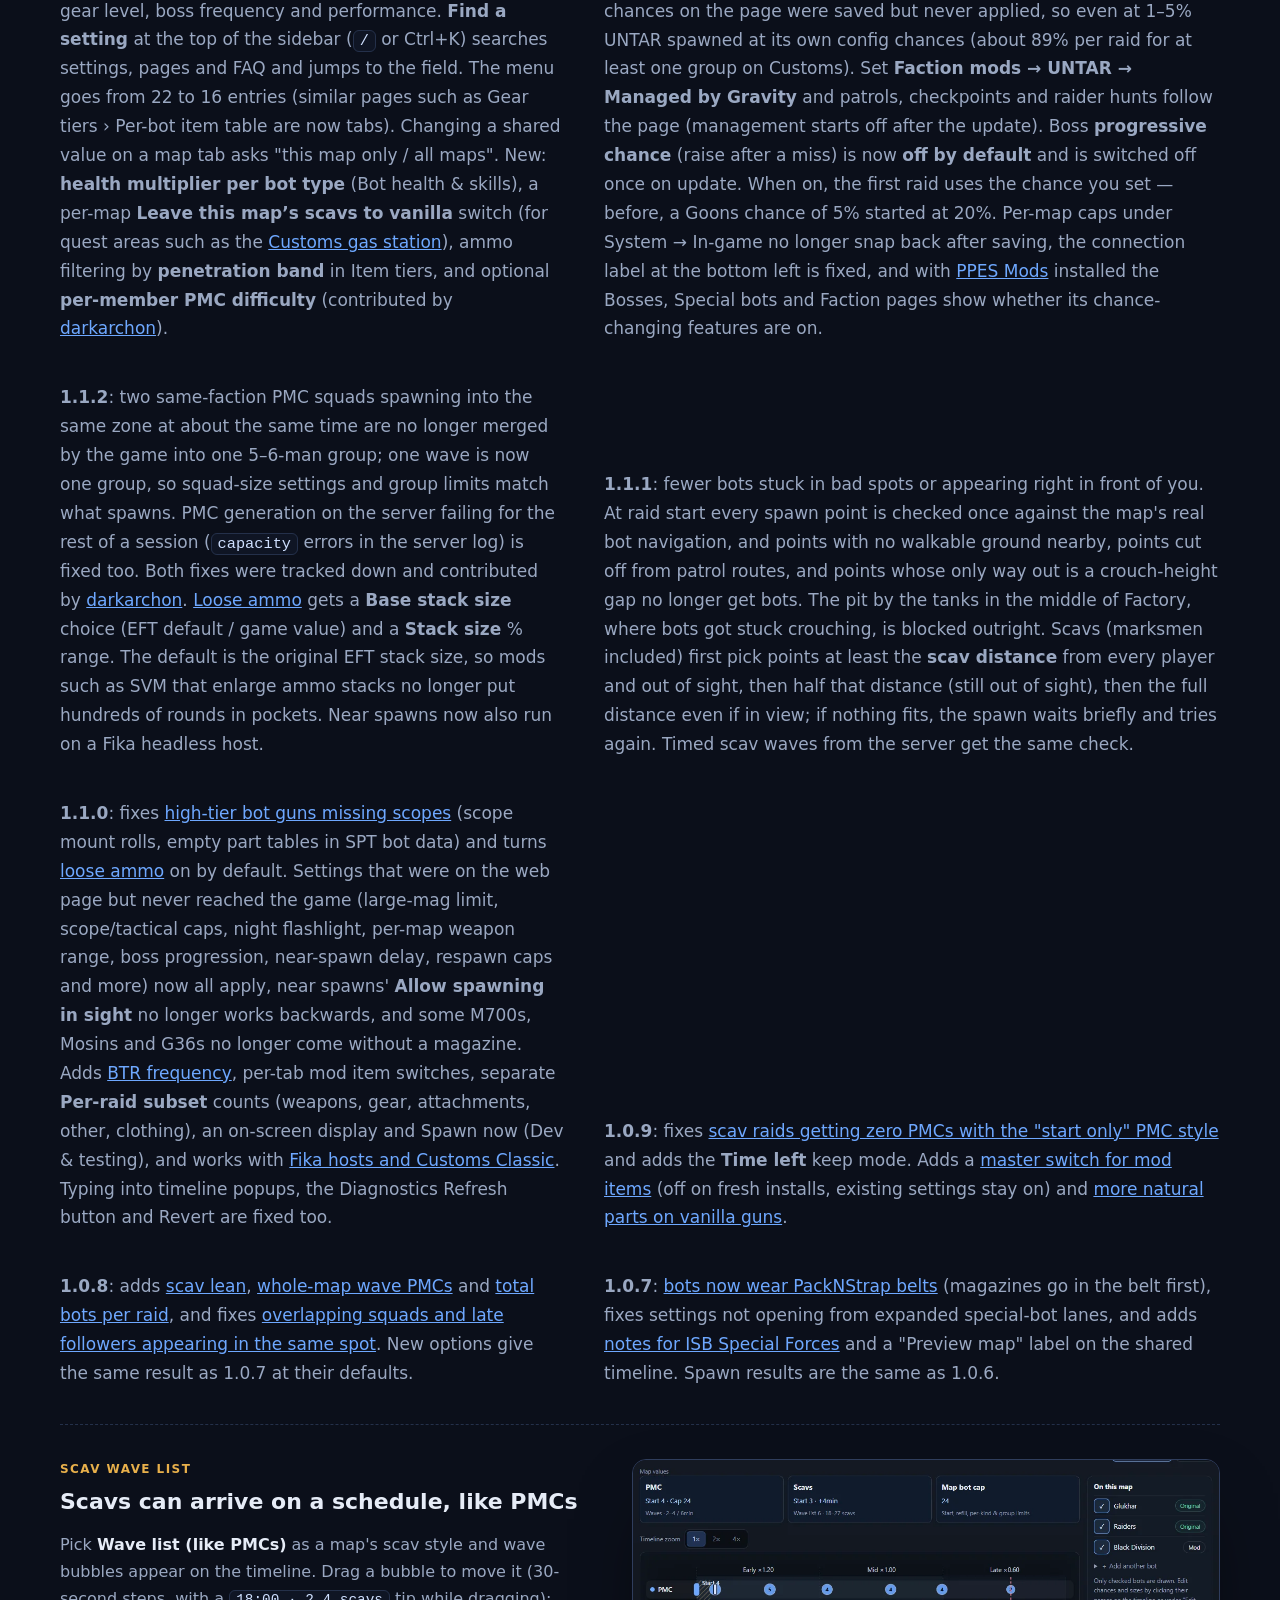
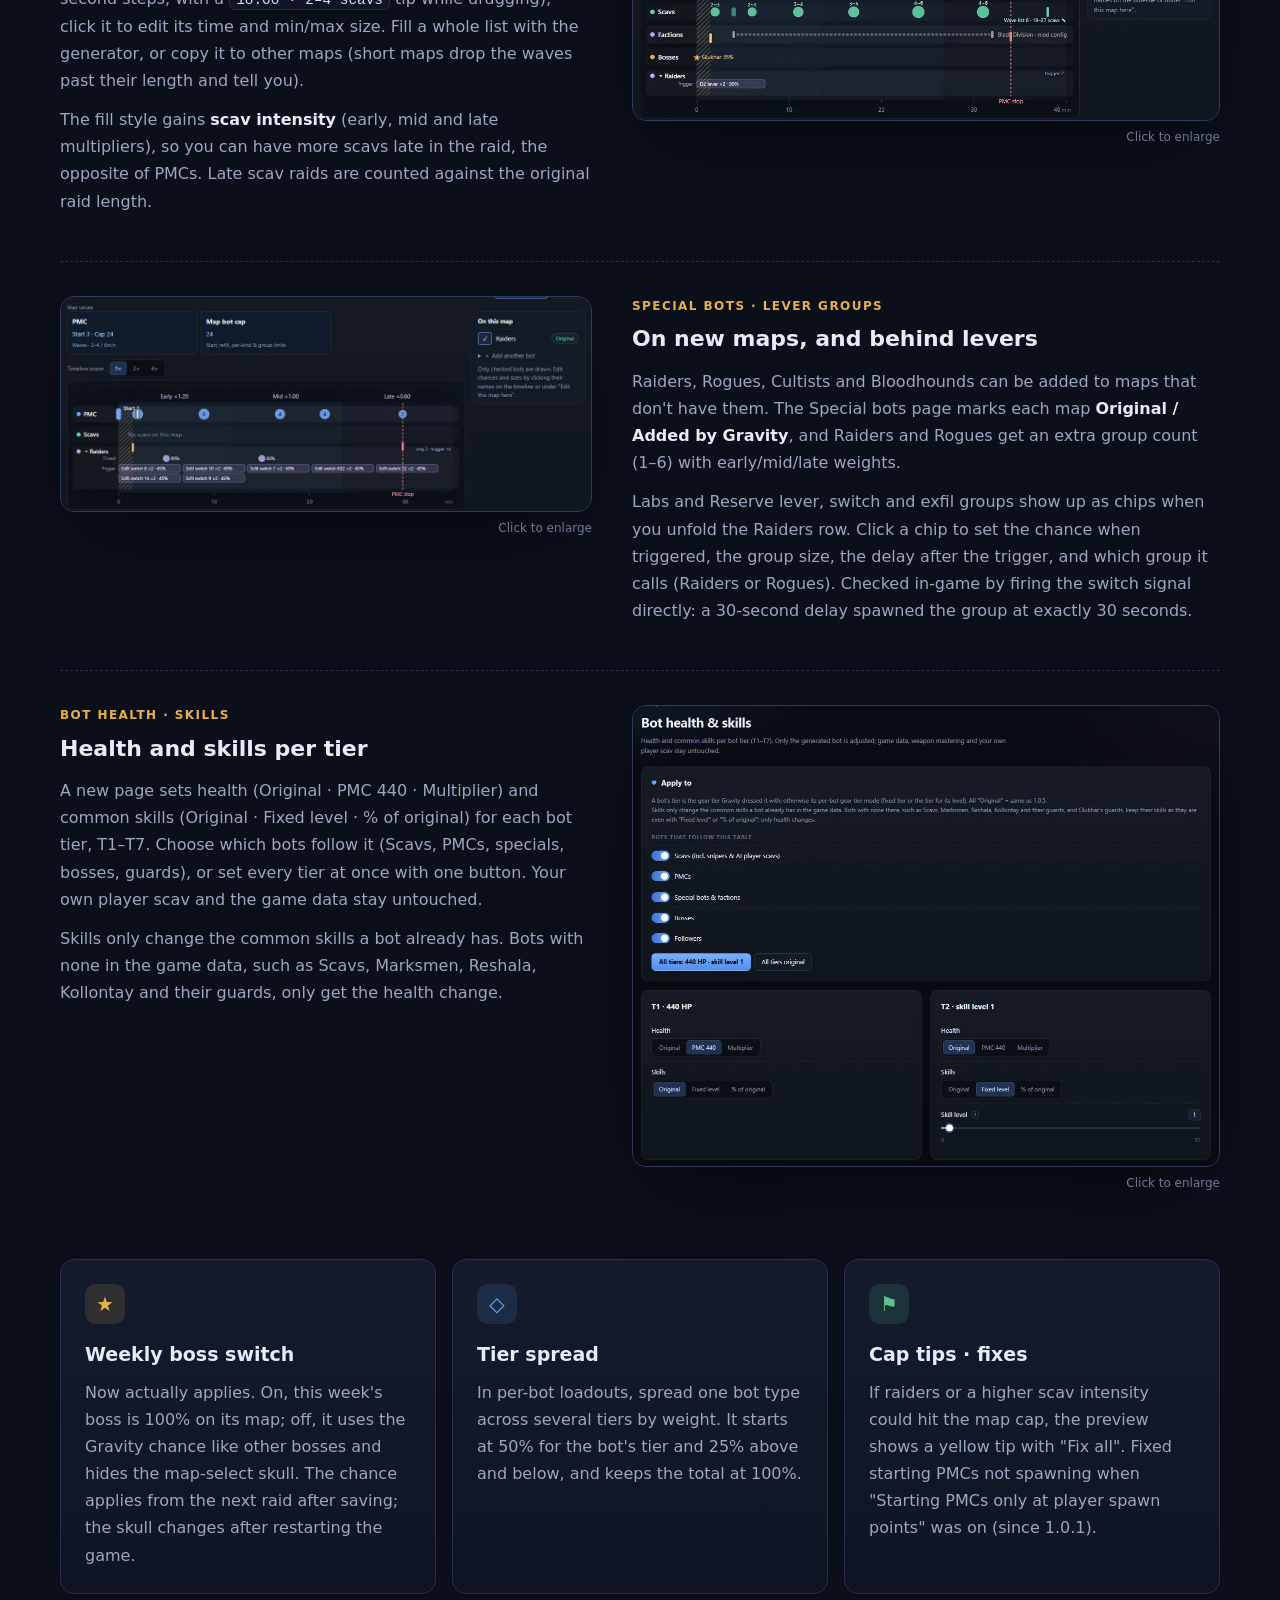
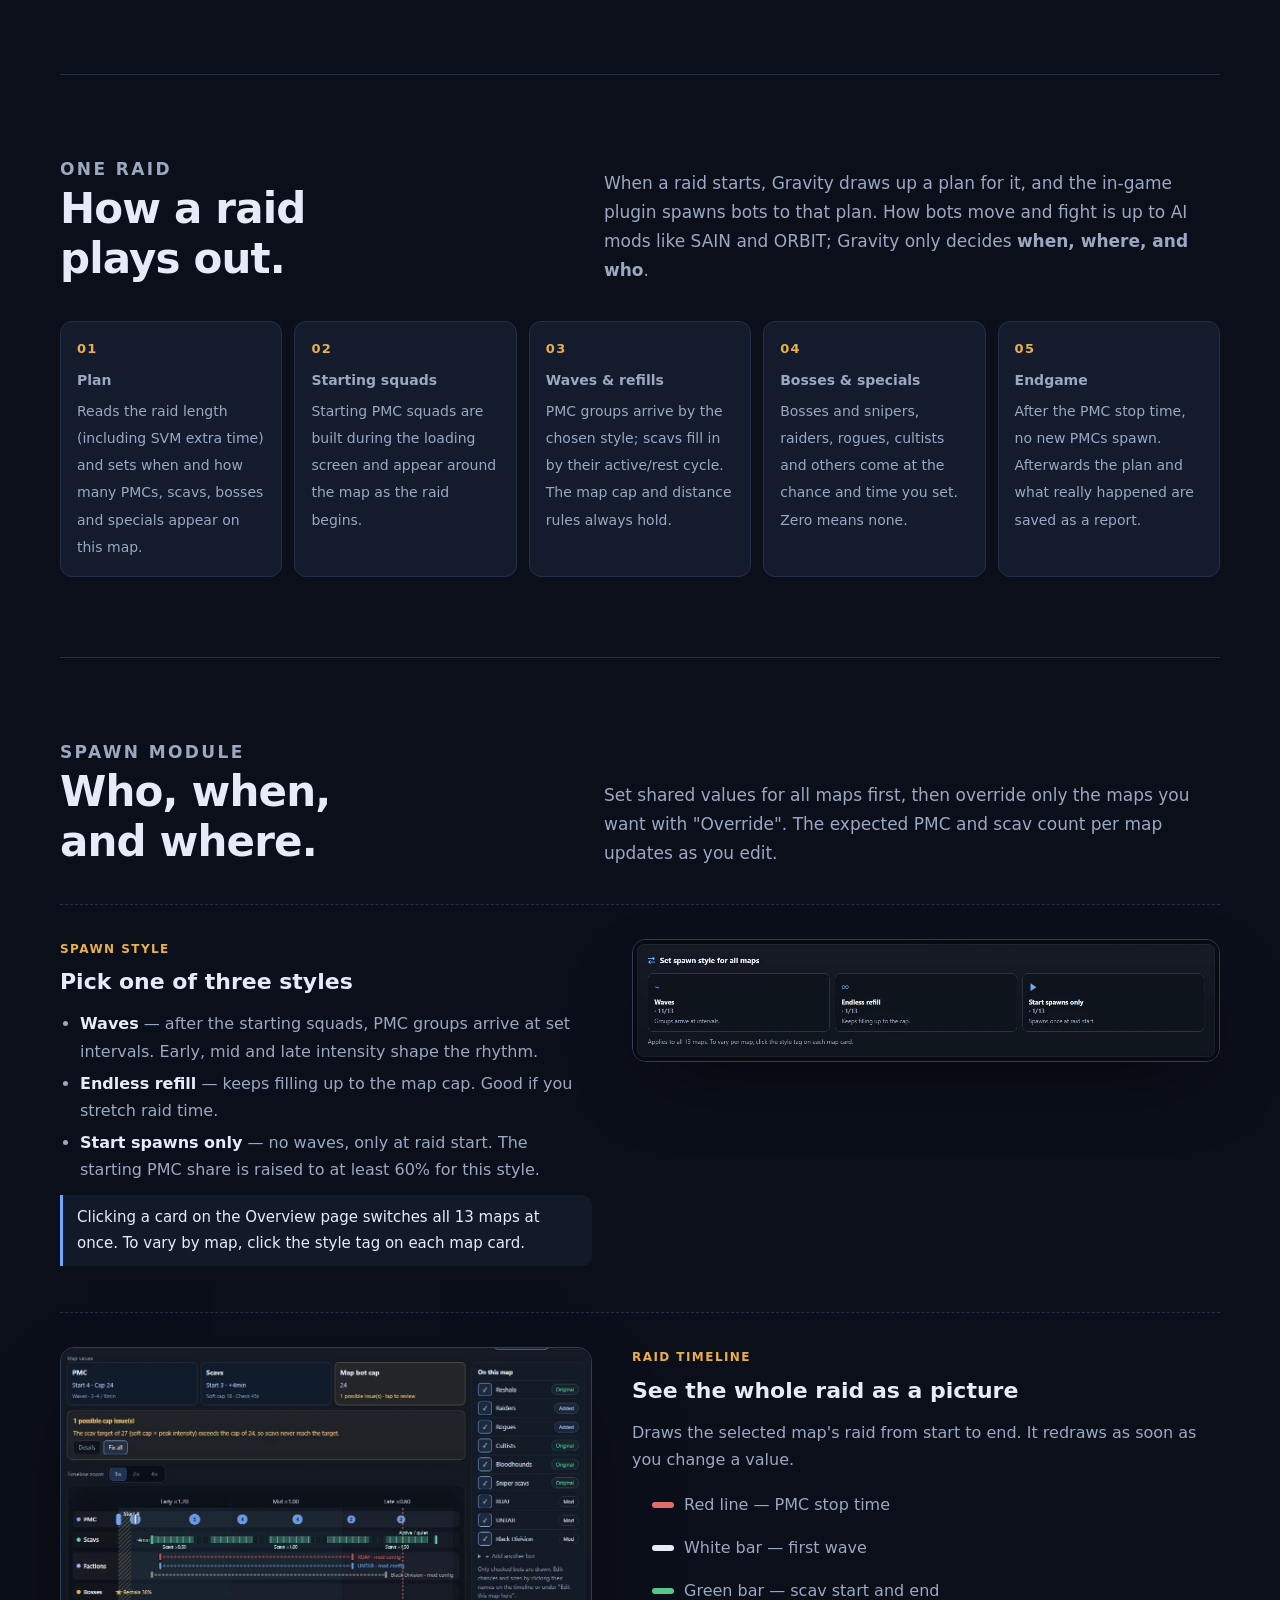
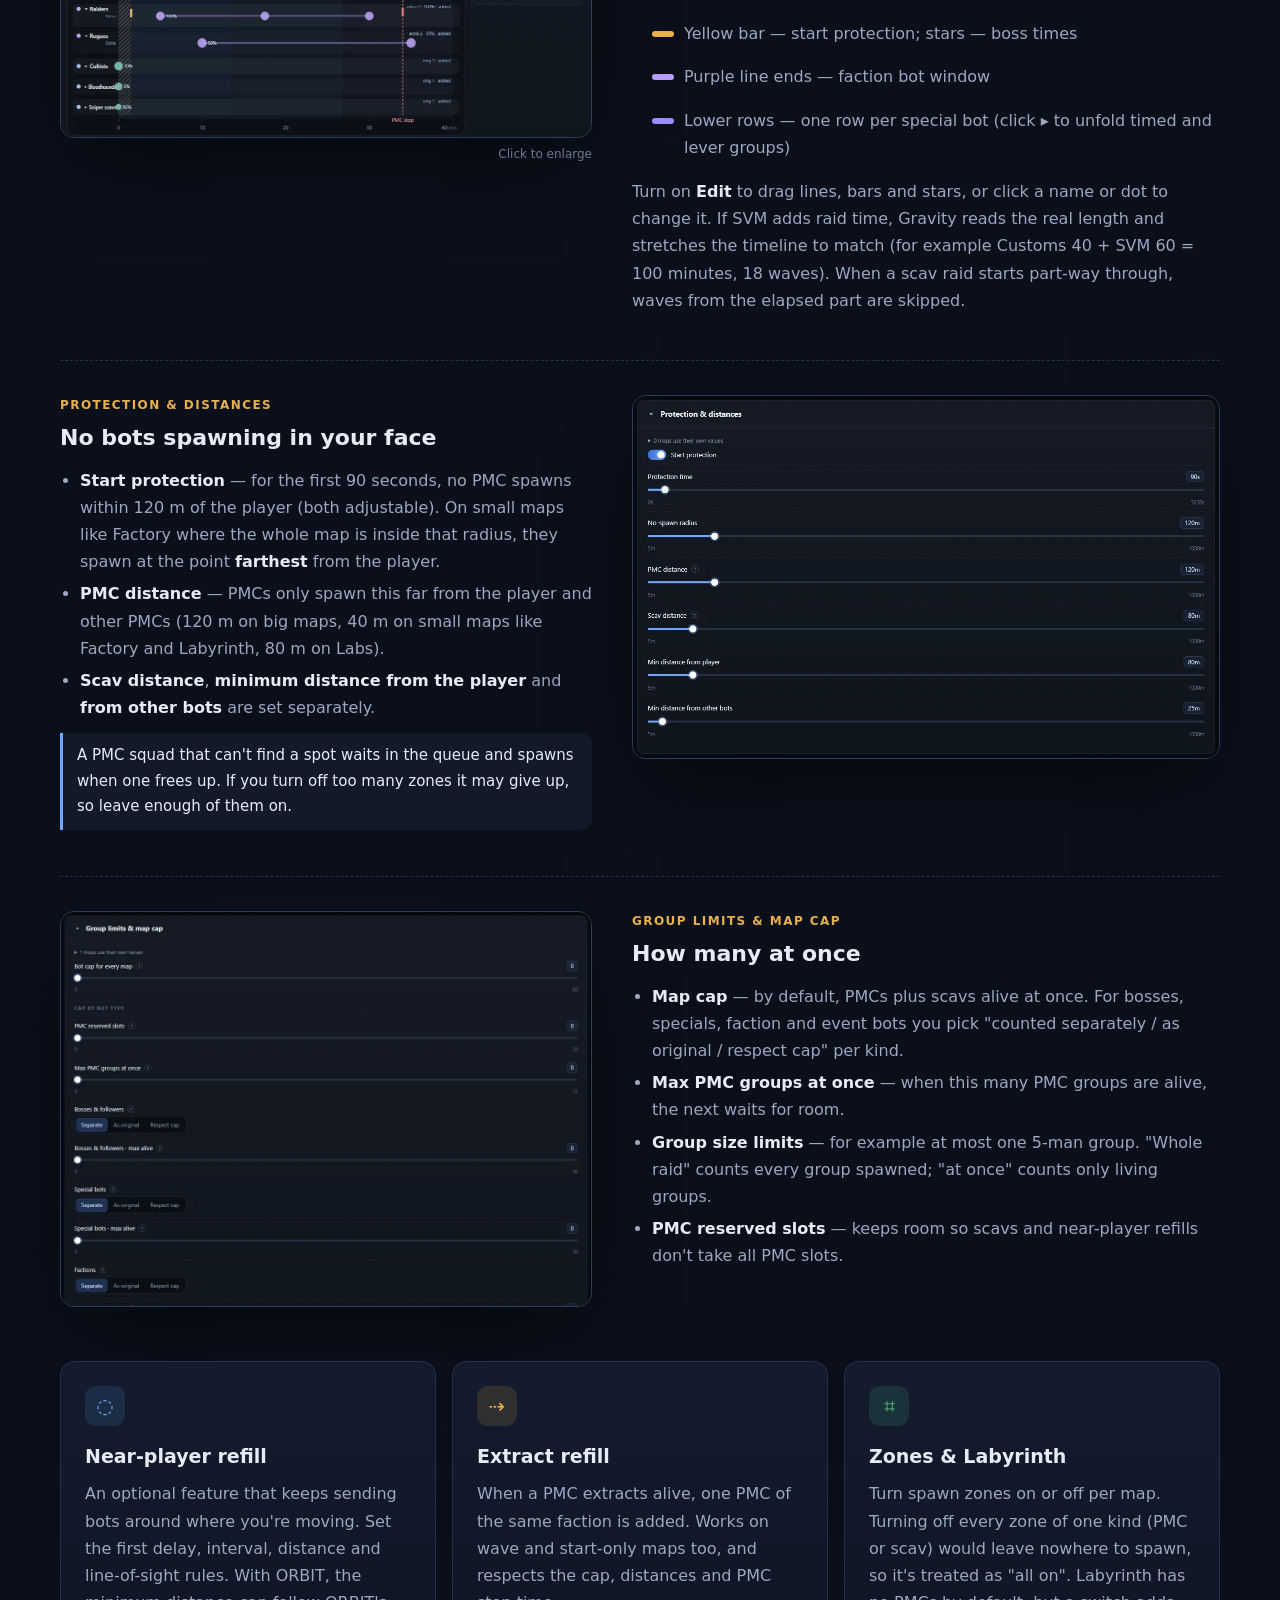
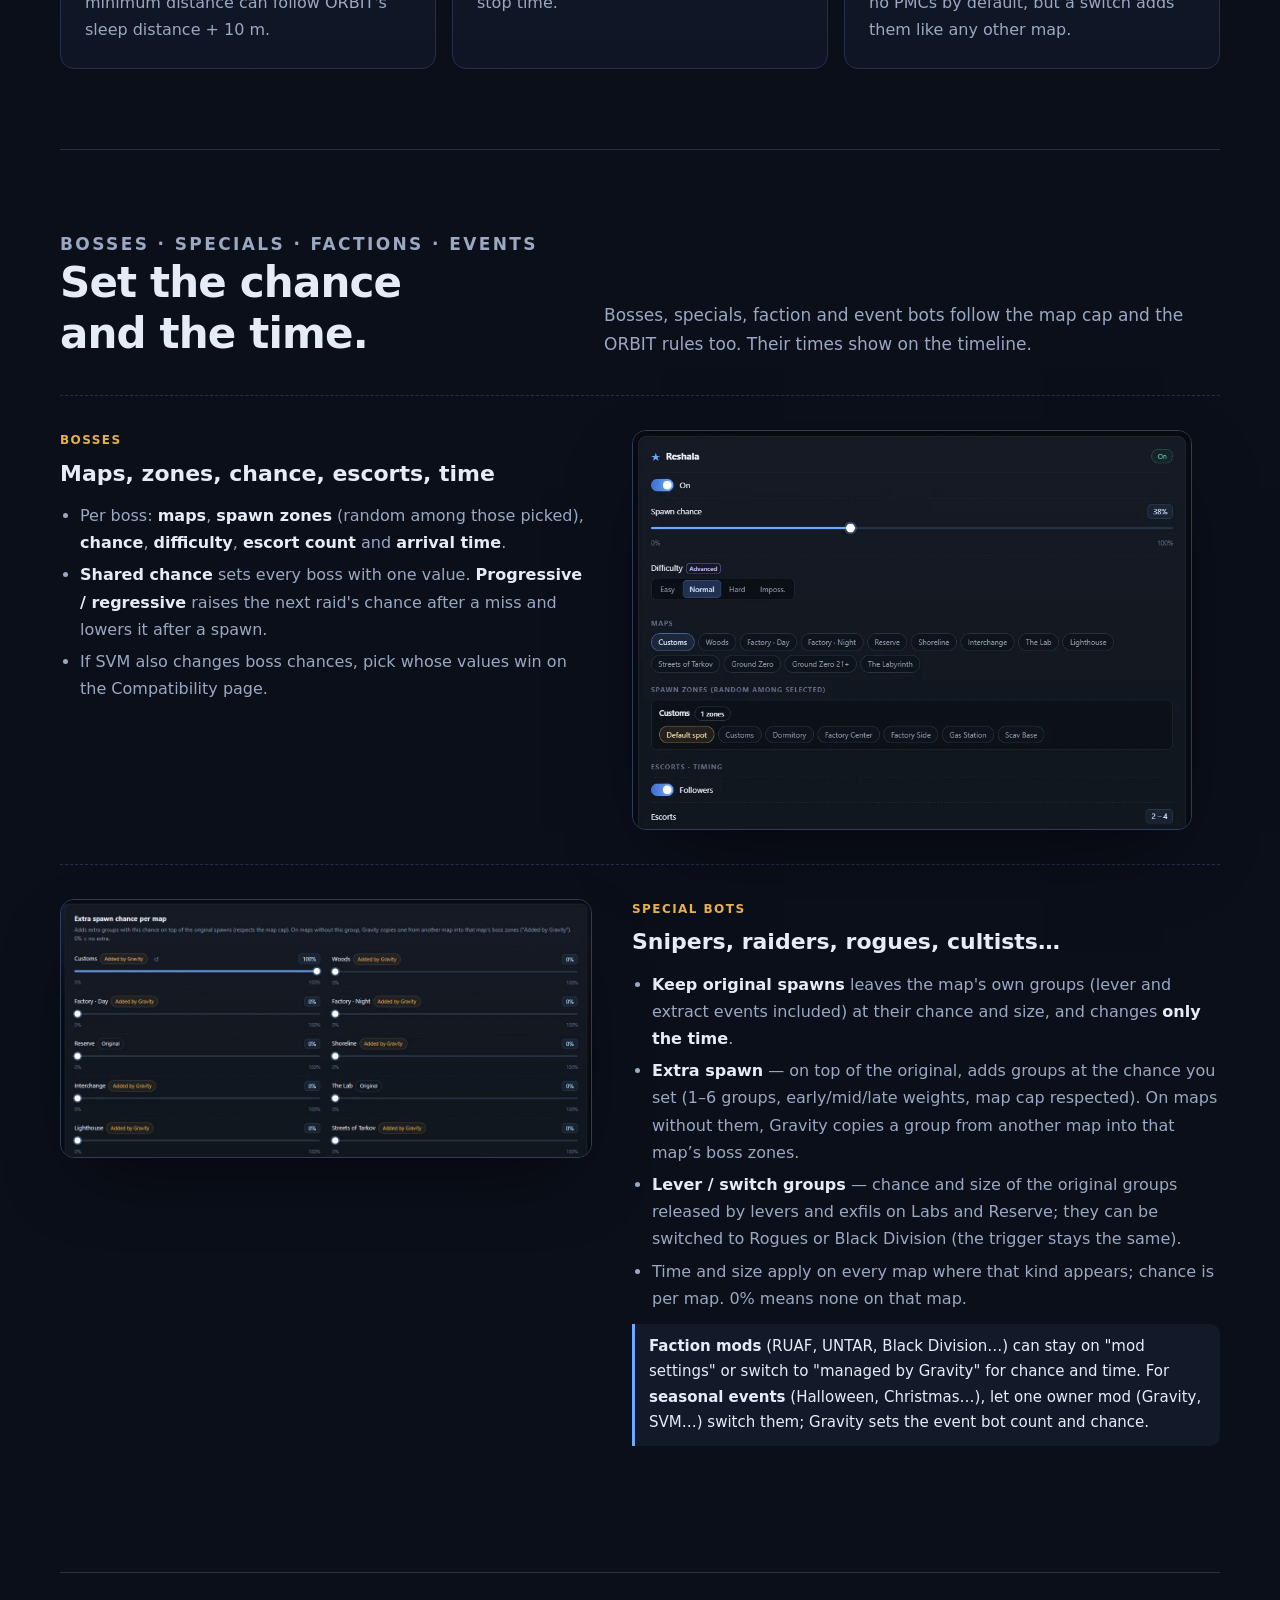
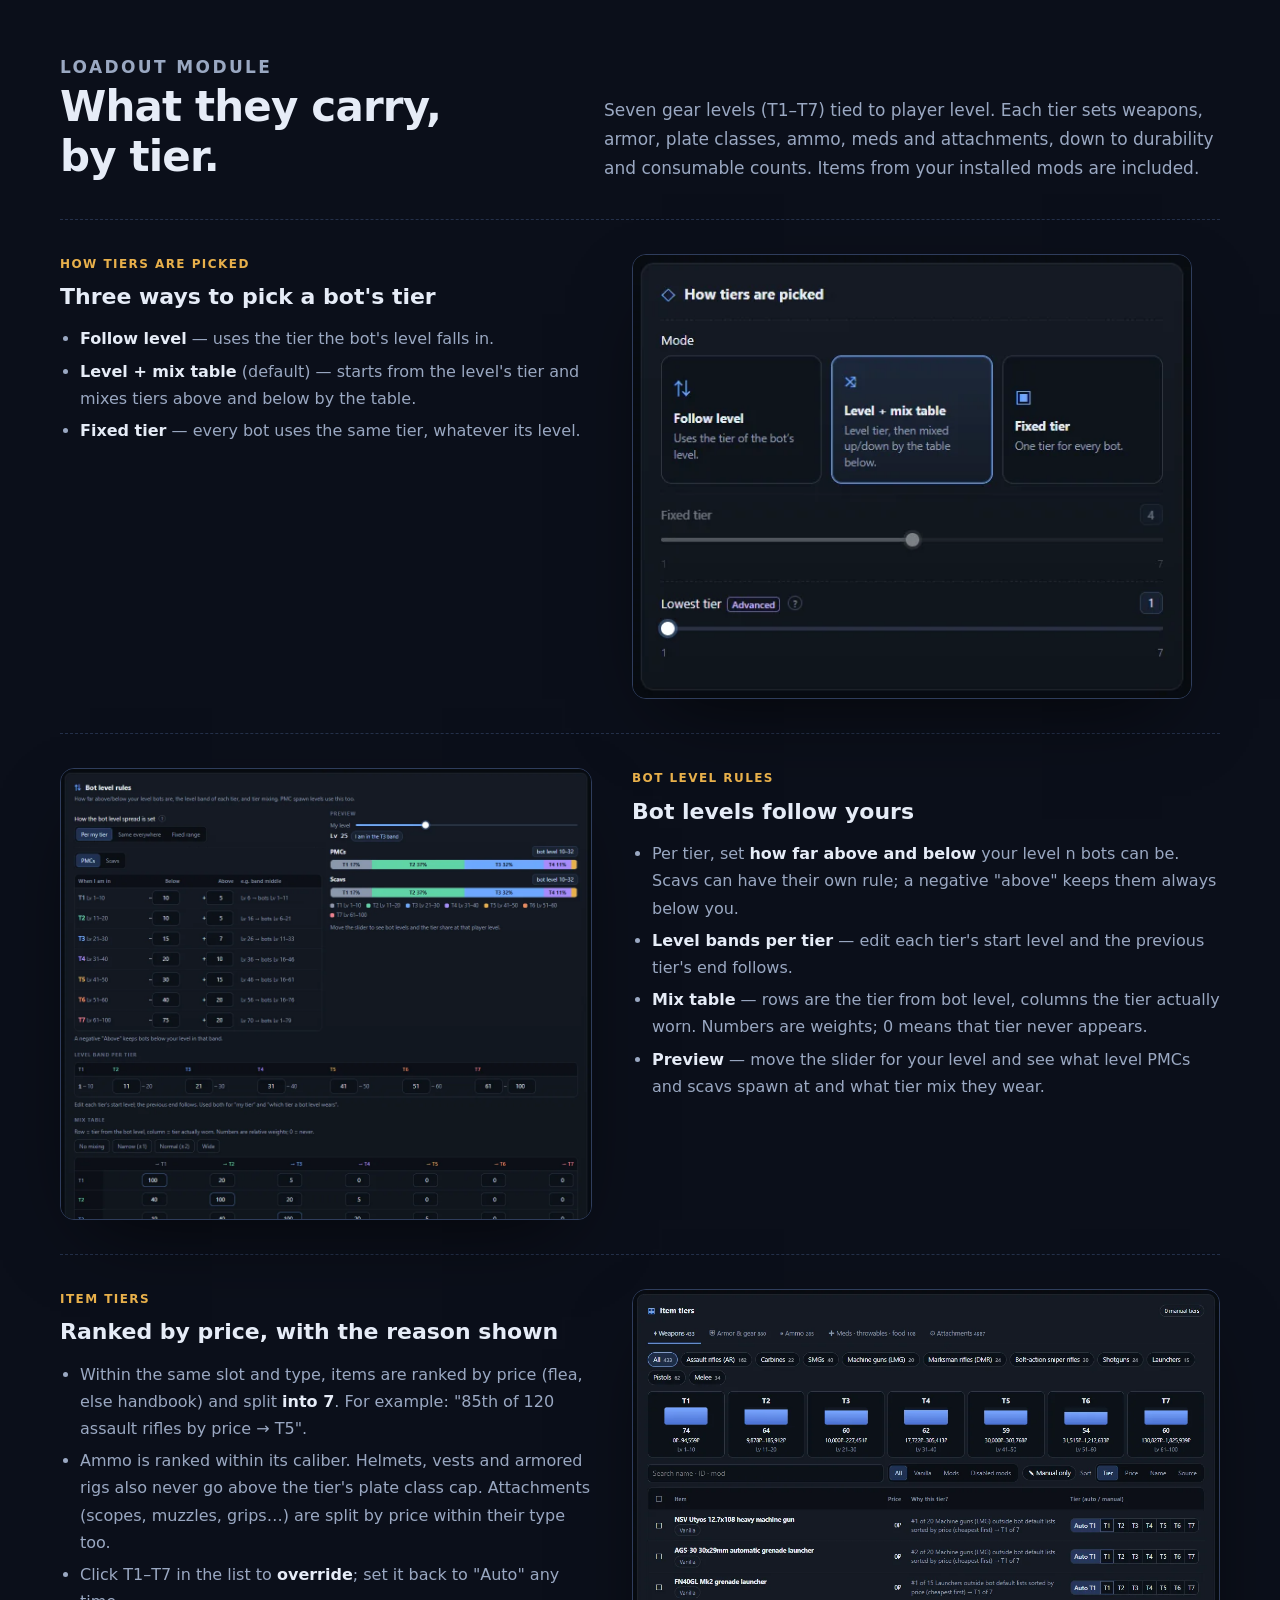
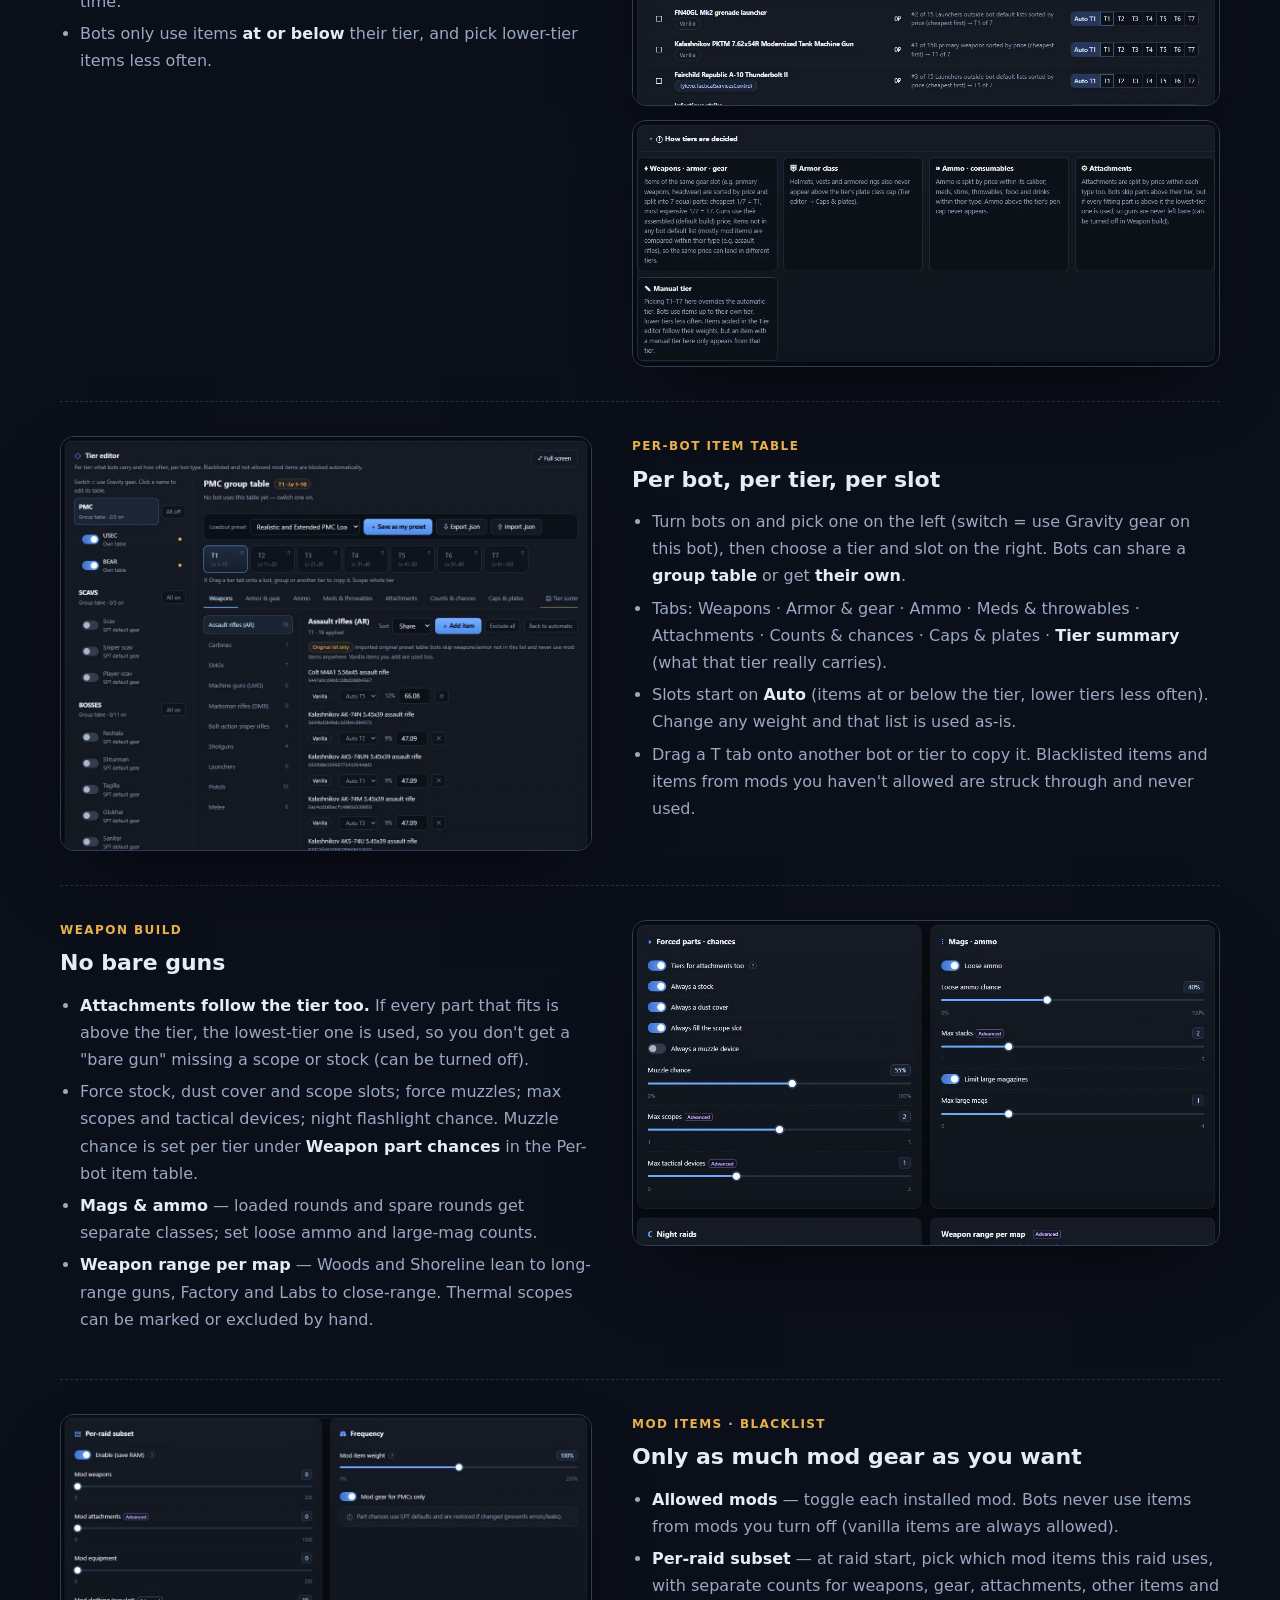
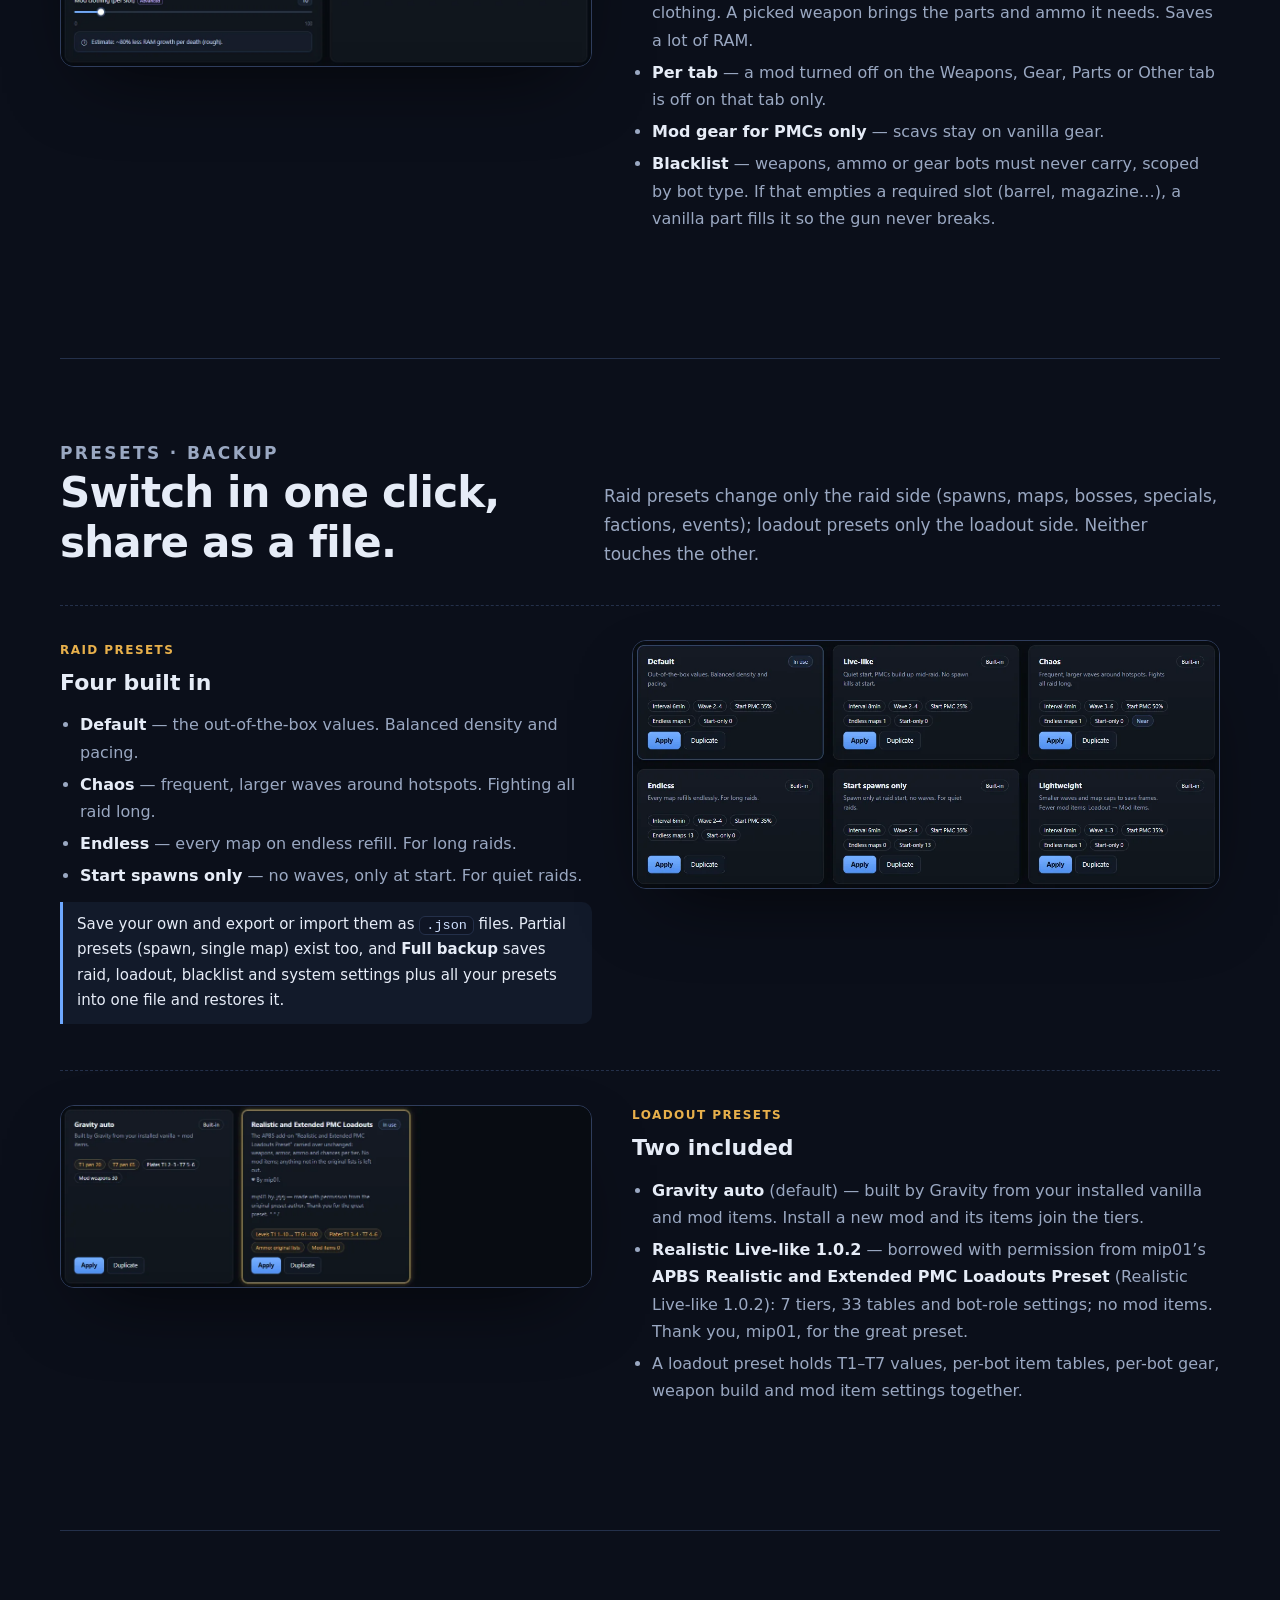
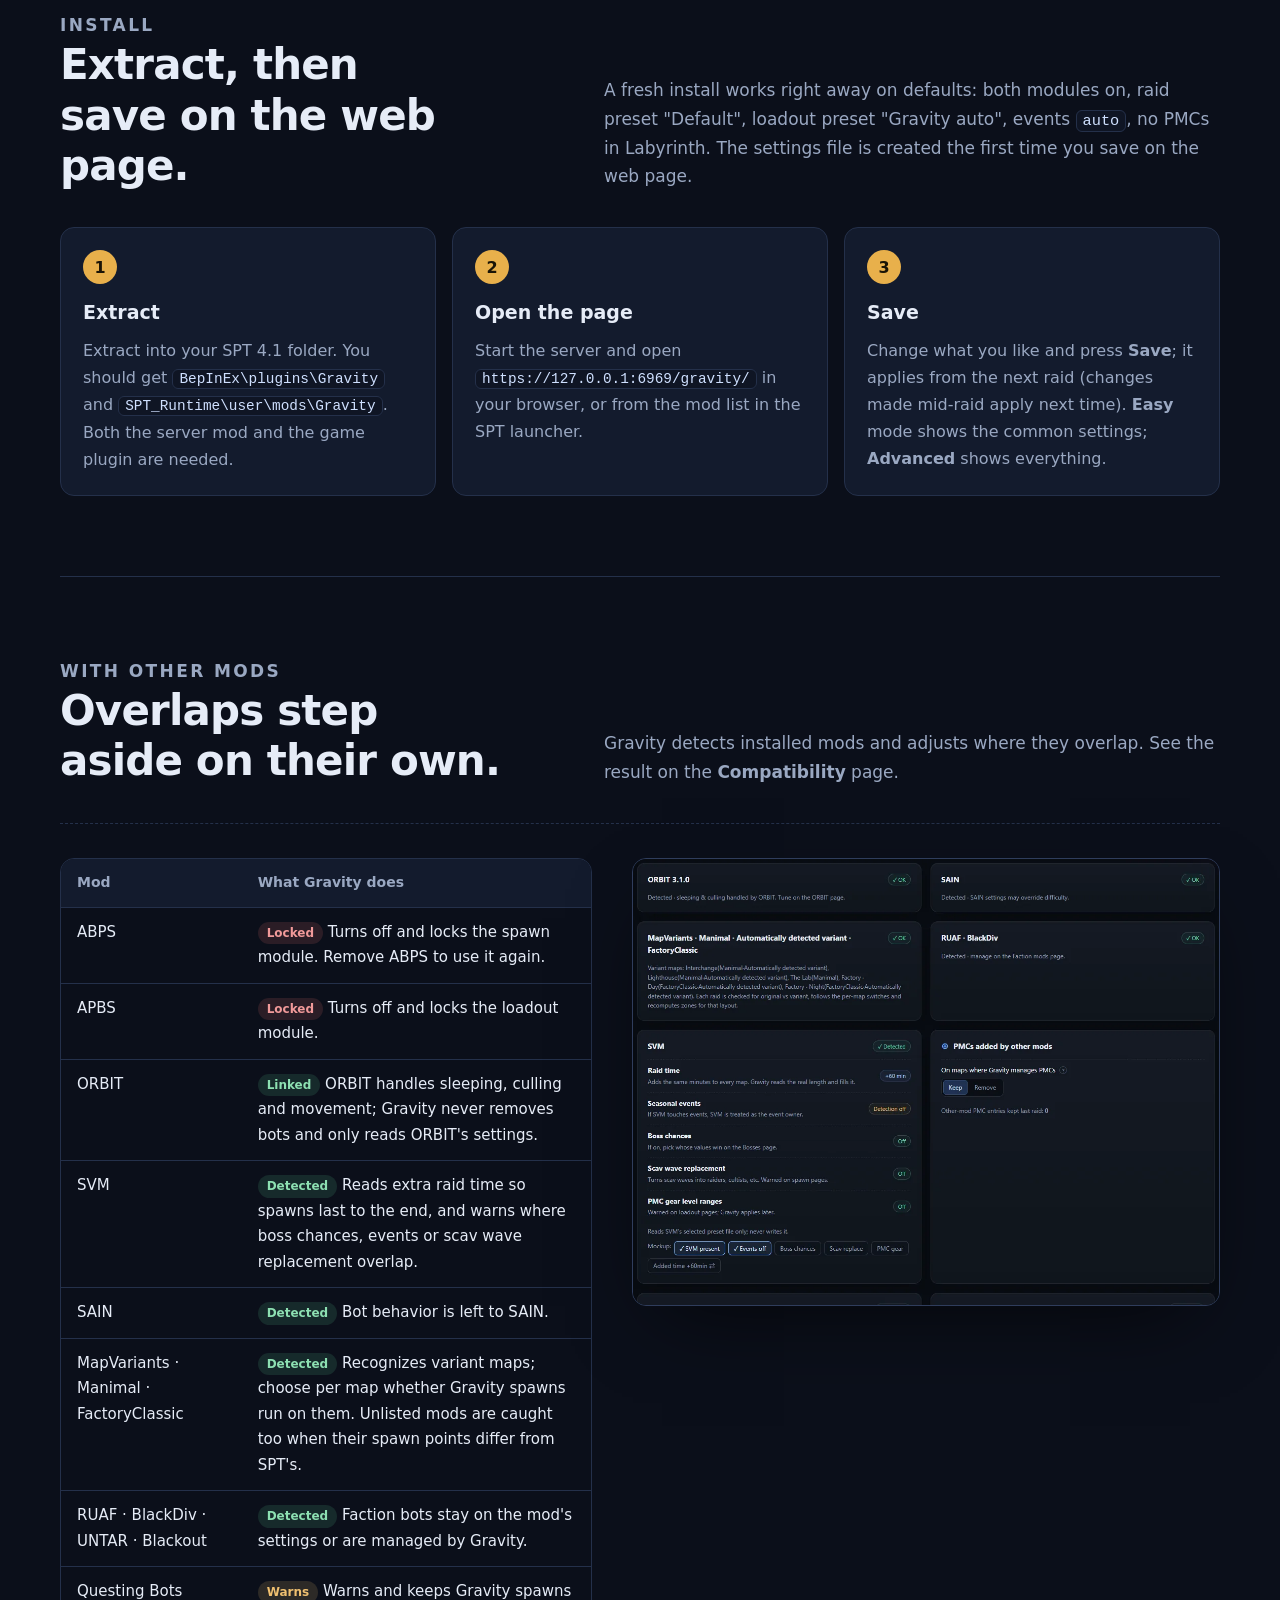
==== commit 03cc4be2: "프리셋 점검 탭(봇별 아이템 표 옆, 후보 수·변경 내역·예시 봇 함께), 자동 티어 문제 모두 고치기, 켜진 모드 필터, 예시 봇 레벨을 티어 레벨 구간에서, 후보 수 표 정렬" ====
--- a/site/index.html
+++ b/site/index.html
@@ -95,7 +95,7 @@
       <div><p class="kicker"><span class="ko">1.0.6 ~ 1.1.6에서 달라진 점</span><span class="en" lang="en">New in 1.0.6 – 1.1.6</span></p>
         <h2 id="new-title"><span class="ko">프리셋을 만들 때<br>빠진 부품까지.</span><span class="en" lang="en">Build presets<br>without missing parts.</span></h2></div>
       <p><span class="ko">이전 판 설정 파일은 그대로 읽히고, 새 칸은 기본값이면 이전 판과 같은 결과입니다. 1.1.0의 낱개 탄약(기본 켜짐)과 근처 보충 시야 수정만 바로 적용됩니다. <b>서버와 클라이언트는 1.1.x끼리</b> 맞추십시오. 1.1.x끼리는 섞어 써도 되지만, 1.0.x와는 맞지 않습니다. 1.1.5는 서버가 바뀌었고 클라이언트는 버전 표기만 바뀌었습니다. zip째 덮어쓰면 됩니다.</span><span class="en" lang="en">Settings from earlier versions load as they are, and new options give the same result at their defaults. Only 1.1.0's loose ammo (on by default) and the near-spawn sight fix apply right away. <b>Keep server and client on 1.1.x.</b> Any 1.1.x versions mix fine, but 1.0.x does not. 1.1.5 changes the server; the client only gets a new version number. Just overwrite with the zip.</span></p>
-      <p><span class="ko"><b>1.1.6</b>: 장비 프리셋을 만드는 사람을 위한 도구입니다. 장비 티어 › 아이템 티어에서 티어를 바꿀 때 그 티어 봇이 총에 <b>조준경(마운트 경로)·맞는 탄약·필수 부품</b>을 달 수 없게 되면 <b>같이 옮기기 / 이 아이템만 / 취소</b> 창이 뜹니다(<a href="#faq-needs">질문 보기</a>). <b>프리셋 점검</b>은 설정 전체에서 그런 경우를 찾아 고치기 버튼과 함께 보여 주고, 무기 줄에는 ✔/⚠가 붙습니다. 총에 맞는 부품을 종류별로 한 번에 옮기는 <b>부품 묶음</b>, 티어별 후보 수 경고, 자동 티어·내 프리셋과의 <b>변경 내역</b>, 서버가 실제로 봇을 뽑아 무엇을 들고 나오는지 보여 주는 <b>예시 봇</b>, 장비 프리셋 파일의 만든 사람·버전·필요한 모드(가져올 때 빠진 아이템·모드 알림)도 더했습니다.</span><span class="en" lang="en"><b>1.1.6</b>: Tools for loadout preset makers. In Gear tiers › Item tiers, when a tier change means bots of that tier cannot fit a <b>scope (through its mounts), matching ammo or a required part</b> on a gun, a <b>Move together / Only this item / Cancel</b> window appears (<a href="#faq-needs">see the FAQ</a>). <b>Check preset</b> finds every such case with a fix button, and weapon rows get ✔/⚠. Also new: <b>part bundles</b> that move a gun's compatible parts by kind at once, a candidates-per-tier warning, a <b>change list</b> against automatic tiers or your presets, <b>example bots</b> the server really generates to show what they carry, and author / version / required mods in loadout preset files (missing items and mods are reported on import).</span></p>
+      <p><span class="ko"><b>1.1.6</b>: 장비 프리셋을 만드는 사람을 위한 도구입니다. 장비 티어 › 아이템 티어에서 티어를 바꿀 때 그 티어 봇이 총에 <b>조준경(마운트 경로)·맞는 탄약·필수 부품</b>을 달 수 없게 되면 <b>같이 옮기기 / 이 아이템만 / 취소</b> 창이 뜹니다(<a href="#faq-needs">질문 보기</a>). 장비 티어 › <b>프리셋 점검</b> 탭이 설정 전체에서 그런 경우를 찾아 고치기 버튼과 함께 보여 주고, 무기 줄에는 ✔/⚠가 붙습니다. 총에 맞는 부품을 종류별로 한 번에 옮기는 <b>부품 묶음</b>, 티어별 후보 수 경고, 자동 티어·내 프리셋과의 <b>변경 내역</b>, 서버가 실제로 봇을 뽑아 무엇을 들고 나오는지 보여 주는 <b>예시 봇</b>, 장비 프리셋 파일의 만든 사람·버전·필요한 모드(가져올 때 빠진 아이템·모드 알림)도 더했습니다.</span><span class="en" lang="en"><b>1.1.6</b>: Tools for loadout preset makers. In Gear tiers › Item tiers, when a tier change means bots of that tier cannot fit a <b>scope (through its mounts), matching ammo or a required part</b> on a gun, a <b>Move together / Only this item / Cancel</b> window appears (<a href="#faq-needs">see the FAQ</a>). A new <b>Preset check</b> tab finds every such case with a fix button, and weapon rows get ✔/⚠. Also new: <b>part bundles</b> that move a gun's compatible parts by kind at once, a candidates-per-tier warning, a <b>change list</b> against automatic tiers or your presets, <b>example bots</b> the server really generates to show what they carry, and author / version / required mods in loadout preset files (missing items and mods are reported on import).</span></p>
       <p><span class="ko"><b>1.1.5</b>: 봇이 <b>티어에 맞는 장비 한 벌</b>을 입습니다. 장비 티어 화면에서 ① 봇 티어 정하기(기본 <b>레벨 따라가기</b>)와 ② 장비 고르기(<b>봇 티어 장비만 / 한 티어 아래까지 / 아래 티어 전부</b>, Gravity 자동 기본은 한 티어 아래까지)를 순서대로 고릅니다. PMC는 <b>옷도 티어에 맞게</b> 입습니다: 래그맨 의상의 요구 레벨로 옷마다 티어를 매기고, 모드 옷도 상인 판매 조건(레벨·값·업적)으로 티어를 정합니다(레벨 1·거의 공짜인 모드 옷은 기본으로 안 입음). 다른 모드가 지운 헬멧·헤드셋·안경·얼굴 가리개·방탄복 겹침 제한도 봇은 원래대로 지킵니다(헬멧 위에 헤드셋이 겹쳐 보이던 것). 예비 탄창이 총마다 따로 세여 넘치던 것, 약실에 안 맞는 탄창, 모드 옷 등장 배율이 150% 아래에서 먹지 않던 것을 고쳤습니다. <b>봇 체력 · 스킬</b>에서 원래 → 바뀐 체력·스킬을 미리 보고, 시스템 › <b>번역</b>에서 화면을 직접 번역해 넣을 수 있습니다(<a href="#faq-lang">언어 팩</a>). 레이드 프리셋은 4개(기본·난전·무한 리필·시작 스폰만)로 정리했습니다.</span><span class="en" lang="en"><b>1.1.5</b>: bots wear <b>a full set of gear that fits their tier</b>. On Gear tiers, pick ① the bot tier (default <b>Follow level</b>) and then ② gear (<b>Bot tier only / Down one tier / All lower tiers</b>; Gravity auto defaults to Down one tier). PMCs also wear <b>outfits that fit their tier</b>: each Ragman outfit gets a tier from its required level, and mod outfits get one from their trader terms (level, price, achievement); level-1, nearly free mod outfits are skipped by default. Bots keep the original helmet, headset, eyewear, face cover and body armor restrictions even when another mod removed them (no more headsets clipping through helmets). Fixed spare magazines counted per gun, magazines that don’t fit the chamber, and the mod outfit weight that did nothing below 150%. <b>Bot health &amp; skills</b> now previews original → new values, and you can translate the page yourself under System › <b>Translate</b> (<a href="#faq-lang">language packs</a>). Raid presets are down to four (Default, Chaos, Endless, Start spawns only).</span></p>
       <p><span class="ko"><b>1.1.4</b>: 웹 설정을 쉽게 바꿨습니다. 처음 열면 <b>빠른 설정</b>이 나와 봇 인원·레이드 흐름·난이도·장비 수준·보스 빈도·성능을 단계 버튼으로 맞춥니다. 사이드바 맨 위 <b>설정 찾기</b>(<code>/</code> 또는 Ctrl+K)로 칸·페이지·FAQ를 찾으면 그 칸으로 바로 갑니다. 메뉴는 22개에서 16개로 줄였습니다(장비 티어 › 봇별 아이템 표처럼 비슷한 화면은 탭으로). 맵 탭에서 공통 값을 따르는 칸을 바꾸면 "이 맵만 / 모든 맵"을 고르는 막대가 뜹니다. <b>봇 종류별 체력 배율</b>(봇 체력 · 스킬), 맵별 <b>이 맵 스캐브는 바닐라에 맡기기</b>(<a href="#faq-gas-station">세관 주유소</a>처럼 퀘스트 구역에 스캐브가 잘 안 나올 때), 아이템 티어 탄약 <b>관통력 구간</b> 거르기, PMC <b>대원마다 난이도</b>(선택, <a href="#fika-thanks">darkarchon님</a> 기여)를 넣었습니다.</span><span class="en" lang="en"><b>1.1.4</b>: the web page is easier to use. It opens on <b>Quick setup</b>, with step buttons for bot count, raid flow, difficulty, gear level, boss frequency and performance. <b>Find a setting</b> at the top of the sidebar (<code>/</code> or Ctrl+K) searches settings, pages and FAQ and jumps to the field. The menu goes from 22 to 16 entries (similar pages such as Gear tiers › Per-bot item table are now tabs). Changing a shared value on a map tab asks "this map only / all maps". New: <b>health multiplier per bot type</b> (Bot health &amp; skills), a per-map <b>Leave this map’s scavs to vanilla</b> switch (for quest areas such as the <a href="#faq-gas-station">Customs gas station</a>), ammo filtering by <b>penetration band</b> in Item tiers, and optional <b>per-member PMC difficulty</b> (contributed by <a href="#fika-thanks">darkarchon</a>).</span></p>
       <p><span class="ko"><b>1.1.3</b>: <b>UNTAR</b>를 Gravity가 관리할 수 있습니다. 1.1.2까지는 웹의 UNTAR 확률이 저장만 되고 적용되지 않아, 1~5%로 정해도 UNTAR 자체 설정 확률(세관에서 한 판에 하나라도 나올 확률 약 89%)로 나왔습니다. 이제 <b>팩션 모드 → UNTAR → Gravity가 관리</b>로 두면 순찰·검문소·레이더 사냥조가 웹 값대로 나옵니다(업데이트 직후에는 관리 꺼짐). 보스 <b>점증</b>(안 나오면 다음 판 확률 올리기)은 <b>기본 꺼짐</b>이 되고 업데이트할 때 한 번 꺼집니다. 켜 두어도 첫 판은 정한 확률 그대로입니다 — 전에는 5%로 정한 굿즈도 첫 판부터 20%였습니다. 시스템 → 인게임의 맵별 상한이 저장하면 되돌아가던 것, 왼쪽 아래 연결 표시를 고쳤고, <a href="#faq-ppes">PPES Mods</a>를 같이 쓰면 확률을 바꾸는 기능이 켜져 있는지 보스·특수 봇·팩션 화면에 보여 줍니다.</span><span class="en" lang="en"><b>1.1.3</b>: Gravity can now manage <b>UNTAR</b>. Up to 1.1.2 the UNTAR chances on the page were saved but never applied, so even at 1–5% UNTAR spawned at its own config chances (about 89% per raid for at least one group on Customs). Set <b>Faction mods → UNTAR → Managed by Gravity</b> and patrols, checkpoints and raider hunts follow the page (management starts off after the update). Boss <b>progressive chance</b> (raise after a miss) is now <b>off by default</b> and is switched off once on update. When on, the first raid uses the chance you set — before, a Goons chance of 5% started at 20%. Per-map caps under System → In-game no longer snap back after saving, the connection label at the bottom left is fixed, and with <a href="#faq-ppes">PPES Mods</a> installed the Bosses, Special bots and Faction pages show whether its chance-changing features are on.</span></p>
@@ -721,7 +721,7 @@
         <p><span class="ko">조준경 확률은 봇별 아이템 표의 <b>무기 부품 확률 → 조준경</b>(기본 T1 40% → T7 95%)과 무기 구성의 <b>조준경 칸 강제</b>가 정합니다. 1.0.9까지는 AK·볼트액션처럼 조준경이 마운트 위에 달리는 총에서 마운트 칸이 따로 굴려져 빠지는 일이 많았고, SPT 봇 표에 마운트의 부품 표가 아예 없는 총(Sako TRG M10 등)은 조준경이 한 번도 안 달렸습니다. 1.1.0부터 조준경을 받는 마운트 칸은 조준경 확률 이상으로 굴리고, 비어 있는 부품 표는 그 부품을 가진 다른 봇 표로 메웁니다. 서버 측정(PMC 360명)에서 조준경 장착률이 80% 안팎에서 91~94%로 올랐고, 남은 경우는 대부분 산탄총과 낮은 티어의 모신·AKM입니다.</span><span class="en" lang="en">Scope chance comes from <b>Weapon part chances → Scope</b> in the Per-bot item table (default T1 40% → T7 95%) and <b>Force scope slots</b> in Weapon build. Up to 1.0.9, guns whose scope sits on a mount (AKs, bolt-actions) often lost the mount roll, and guns whose mount has no parts table in SPT bot data (e.g. Sako TRG M10) never got a scope. From 1.1.0, mount slots that take scopes roll at least the scope chance, and empty parts tables are filled from another bot table that has that part. In a server test (360 PMCs) the scope rate rose from about 80% to 91–94%; what remains is mostly shotguns and low-tier Mosins/AKMs.</span></p>
       </details>
       <details id="faq-needs"><summary><span class="ko">티어를 바꿀 때 '같이 옮길까요' 창이 떠요.</span><span class="en" lang="en">A "move these too?" window appears when I change a tier.</span></summary>
-        <p><span class="ko">아이템 티어 X는 "X 티어 이상 봇만 쓴다"는 뜻입니다. 총을 낮은 티어로 옮겼는데 그 총에 필요한 마운트·조준경·맞는 탄약·필수 부품이 더 높은 티어에 남아 있으면, 그 티어 봇은 총을 제대로 못 씁니다(예: 마운트만 있고 조준경이 없는 총). 1.1.6부터 장비 티어 › 아이템 티어에서 티어를 바꾸는 순간 이런 경우가 새로 생기면 창이 뜹니다. <b>같이 옮기기</b>는 고른 부품을 같은 티어로 함께 옮기고, <b>이 아이템만</b>은 그 아이템만 옮기고, <b>취소</b>는 아무것도 바꾸지 않습니다. 부품을 위 티어로 올려서 다른 총이 부품을 잃을 때도 알려 줍니다. 이미 있던 문제로는 창이 뜨지 않습니다. 같은 페이지의 <b>프리셋 점검</b> 버튼은 지금 설정 전체에서 이런 경우를 찾아 고치기 버튼과 함께 보여 줍니다. 직접 정한 티어의 문제를 먼저 보여 주고, 자동 티어끼리 생긴 문제는 접어 둡니다.</span><span class="en" lang="en">An item at tier X means "only bots of tier X and up use it". If you move a gun to a lower tier while the mount, scope, matching ammo or required part it needs stays in a higher tier, bots of that tier cannot use the gun properly (for example a gun with a mount but no scope). From 1.1.6, Gear tiers › Item tiers shows a window the moment a tier change creates such a case. <b>Move together</b> moves the parts you pick to the same tier, <b>Only this item</b> moves just that item, and <b>Cancel</b> changes nothing. It also warns when raising a part to a higher tier takes it away from other guns. Problems that already existed do not open the window. The <b>Check preset</b> button on the same page finds these cases across your whole setup, with a fix button for each. Problems with tiers you set yourself come first; problems among automatic tiers are folded away.</span></p>
+        <p><span class="ko">아이템 티어 X는 "X 티어 이상 봇만 쓴다"는 뜻입니다. 총을 낮은 티어로 옮겼는데 그 총에 필요한 마운트·조준경·맞는 탄약·필수 부품이 더 높은 티어에 남아 있으면, 그 티어 봇은 총을 제대로 못 씁니다(예: 마운트만 있고 조준경이 없는 총). 1.1.6부터 장비 티어 › 아이템 티어에서 티어를 바꾸는 순간 이런 경우가 새로 생기면 창이 뜹니다. <b>같이 옮기기</b>는 고른 부품을 같은 티어로 함께 옮기고, <b>이 아이템만</b>은 그 아이템만 옮기고, <b>취소</b>는 아무것도 바꾸지 않습니다. 부품을 위 티어로 올려서 다른 총이 부품을 잃을 때도 알려 줍니다. 이미 있던 문제로는 창이 뜨지 않습니다. 장비 티어 › <b>프리셋 점검</b> 탭은 지금 설정 전체에서 이런 경우를 찾아 고치기 버튼과 함께 보여 줍니다. 직접 정한 티어의 문제를 먼저 보여 주고, 자동 티어끼리 생긴 문제는 접어 둡니다(한 번에 고칠 수도 있지만, 그러면 그 부품을 직접 정한 티어로 바꾸므로 낮은 티어 봇이 조금 더 좋은 부품을 씁니다).</span><span class="en" lang="en">An item at tier X means "only bots of tier X and up use it". If you move a gun to a lower tier while the mount, scope, matching ammo or required part it needs stays in a higher tier, bots of that tier cannot use the gun properly (for example a gun with a mount but no scope). From 1.1.6, Gear tiers › Item tiers shows a window the moment a tier change creates such a case. <b>Move together</b> moves the parts you pick to the same tier, <b>Only this item</b> moves just that item, and <b>Cancel</b> changes nothing. It also warns when raising a part to a higher tier takes it away from other guns. Problems that already existed do not open the window. The Gear tiers › <b>Preset check</b> tab finds these cases across your whole setup, with a fix button for each. Problems with tiers you set yourself come first; problems among automatic tiers are folded away (you can fix them all at once, but that sets those parts to manual tiers, so lower-tier bots get slightly better parts).</span></p>
       </details>
       <details id="faq-ammo"><summary><span class="ko">봇 조끼에 탄약이 거의 없습니다.</span><span class="en" lang="en">Bots carry almost no spare ammo.</span></summary>
         <p><span class="ko"><b>무기 구성 → 탄창 · 탄약</b>의 <b>낱개 탄약 넣기</b>가 1.1.0부터 실제로 동작하며 기본으로 켜져 있습니다(봇마다 40% 확률, 최대 2묶음, 조끼·주머니·배낭에 들어감). 묶음 하나의 발 수는 <a href="#faq-ammo-stack">아래 질문</a>을 보십시오. 예비 탄창 수는 봇별 아이템 표 <b>개수 → 탄창</b>에서 티어마다 정합니다. 1.0.9까지는 이 칸이 화면에만 있고 게임에 적용되지 않았습니다.</span><span class="en" lang="en">From 1.1.0, <b>Loose ammo</b> under <b>Weapon build → Mags · ammo</b> actually works and is on by default (40% per bot, up to 2 stacks, placed in rig, pockets or backpack). For rounds per stack, see <a href="#faq-ammo-stack">the next question</a>. Spare magazine counts are set per tier under <b>Counts → Magazines</b> in the Per-bot item table. Up to 1.0.9 this option was only on the page and did nothing in game.</span></p>
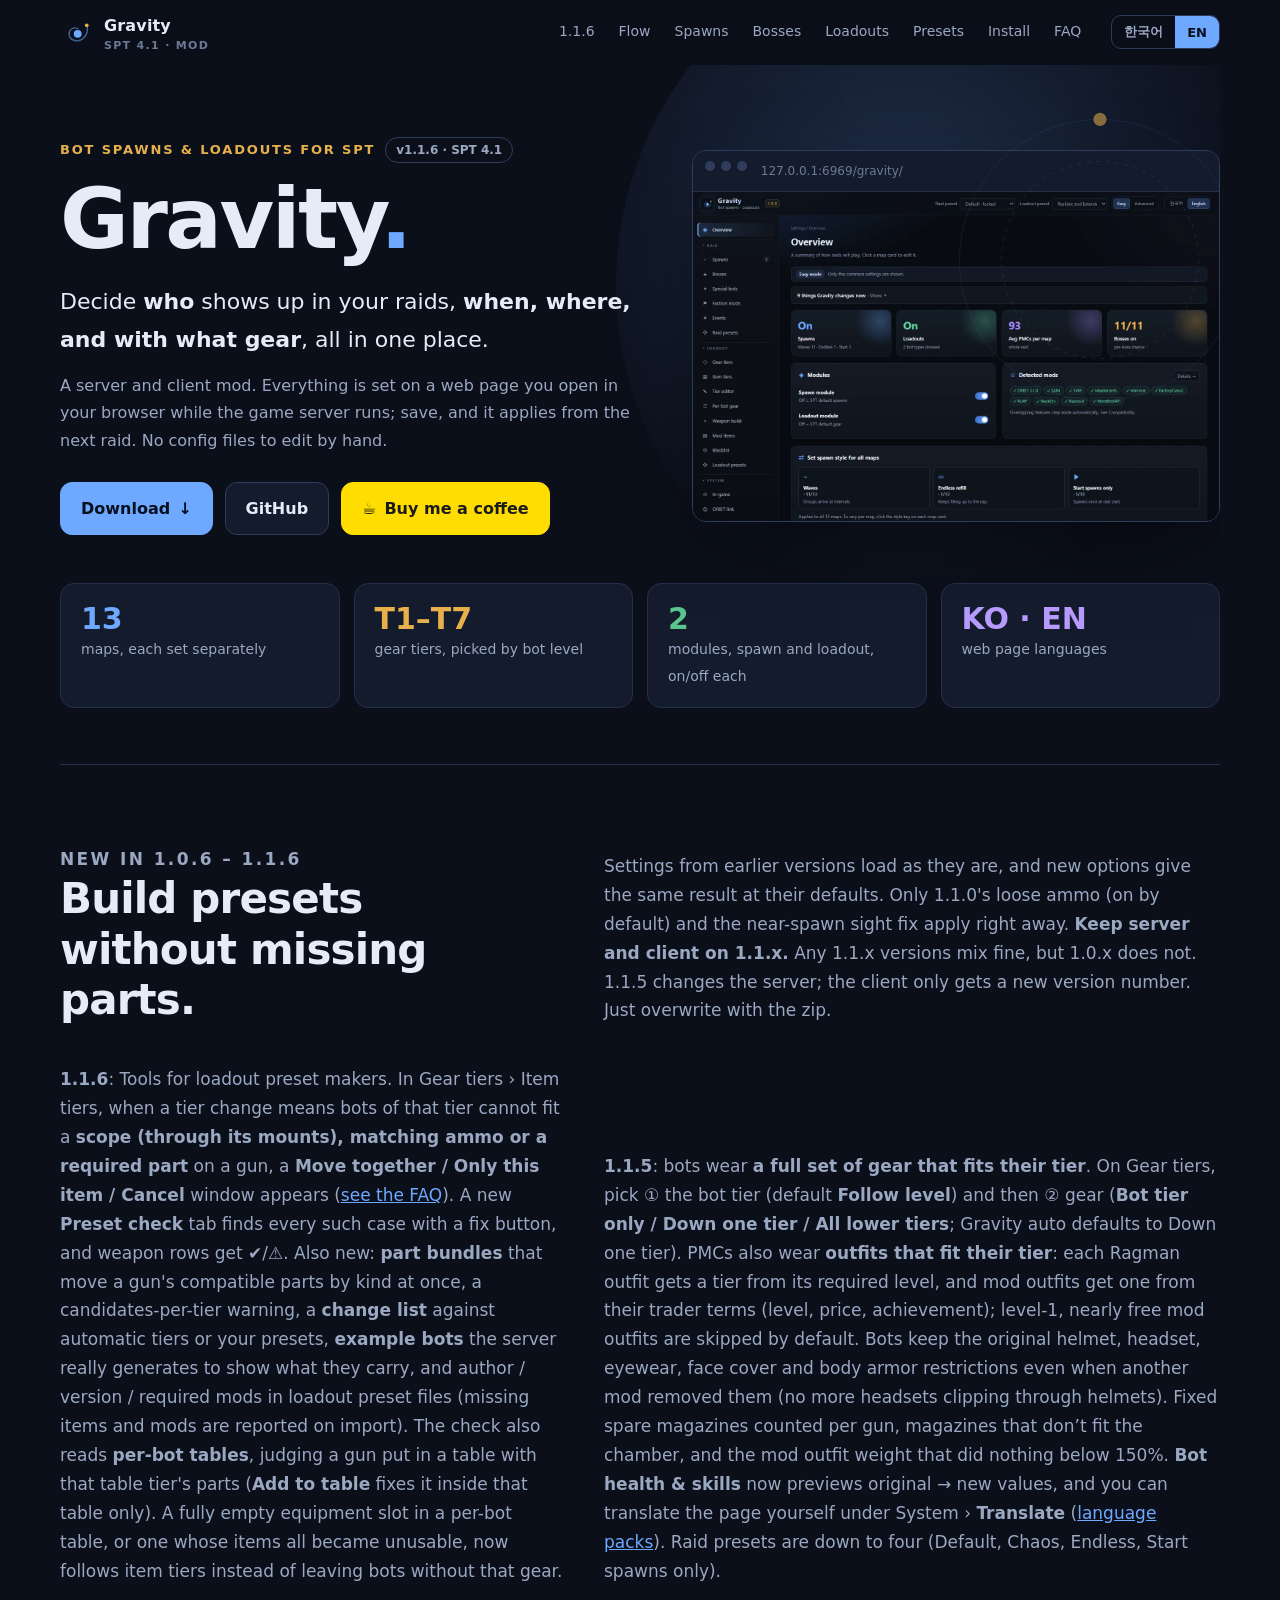
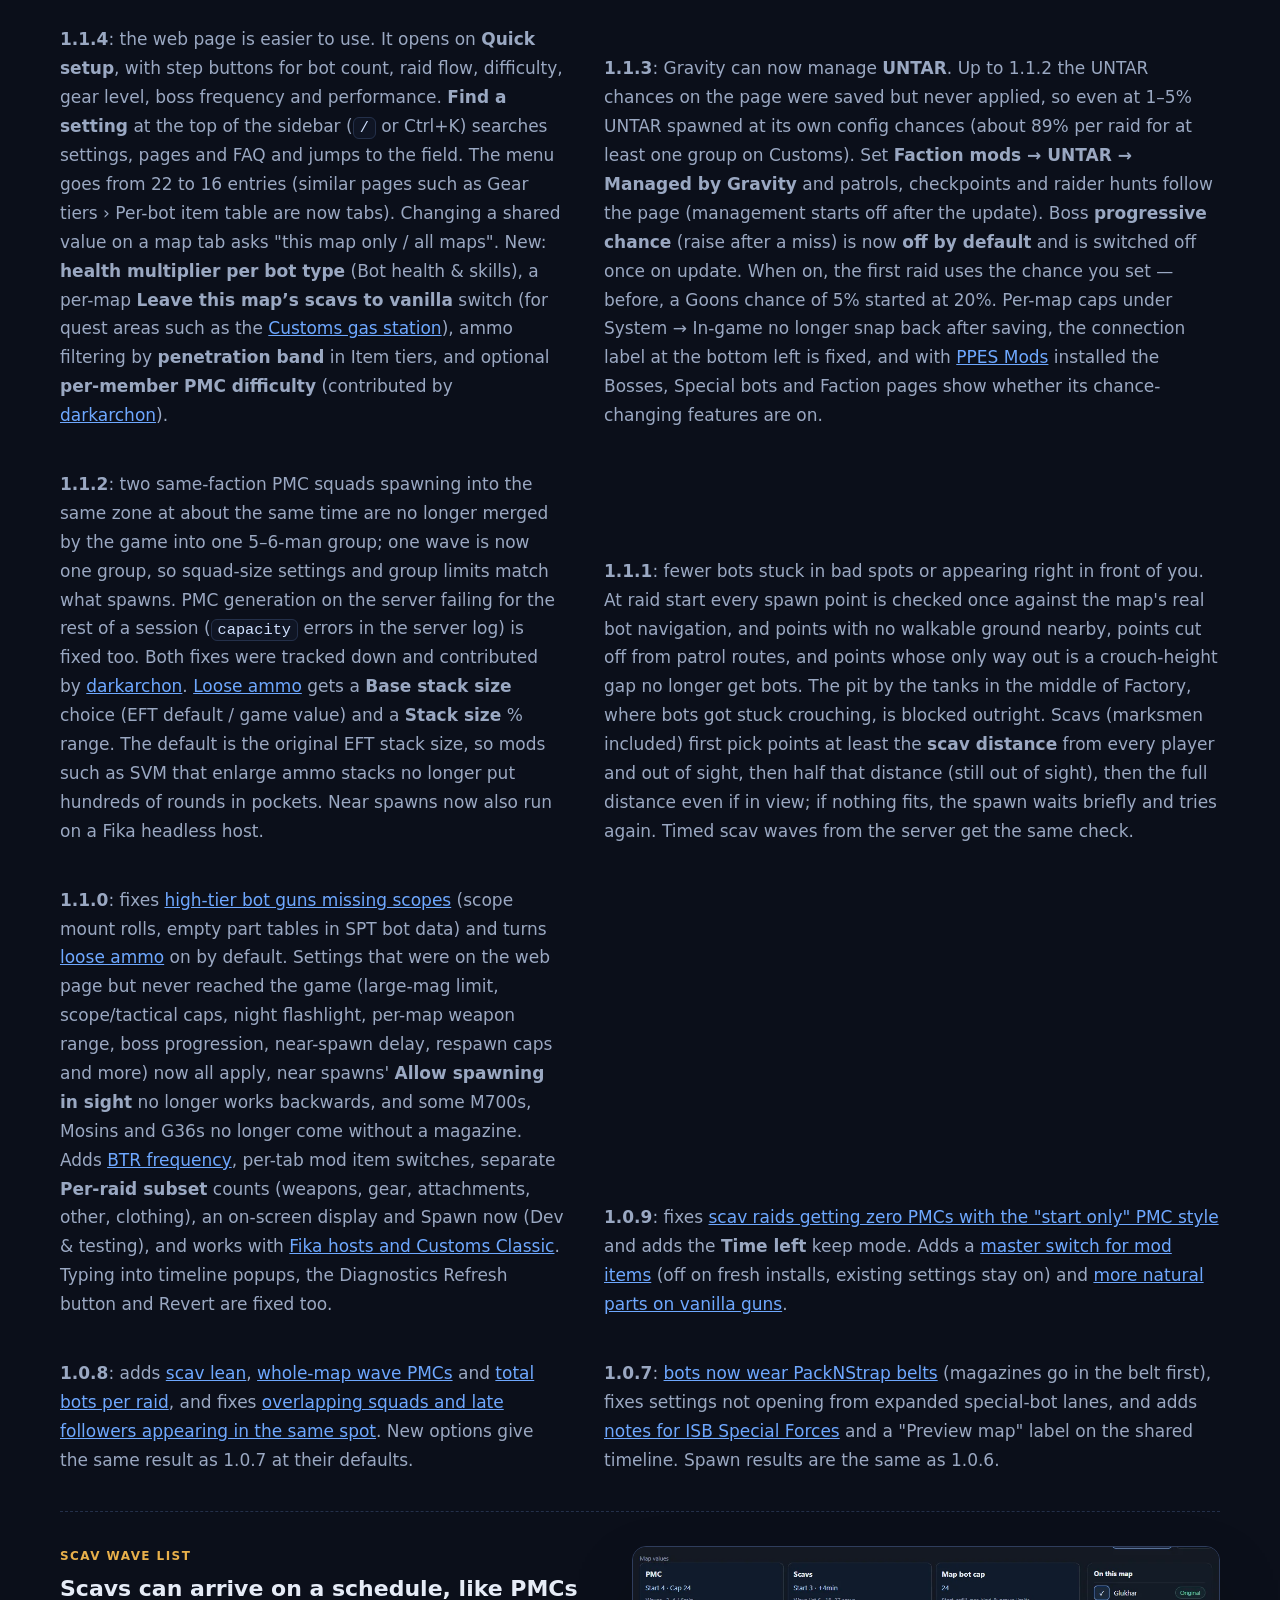
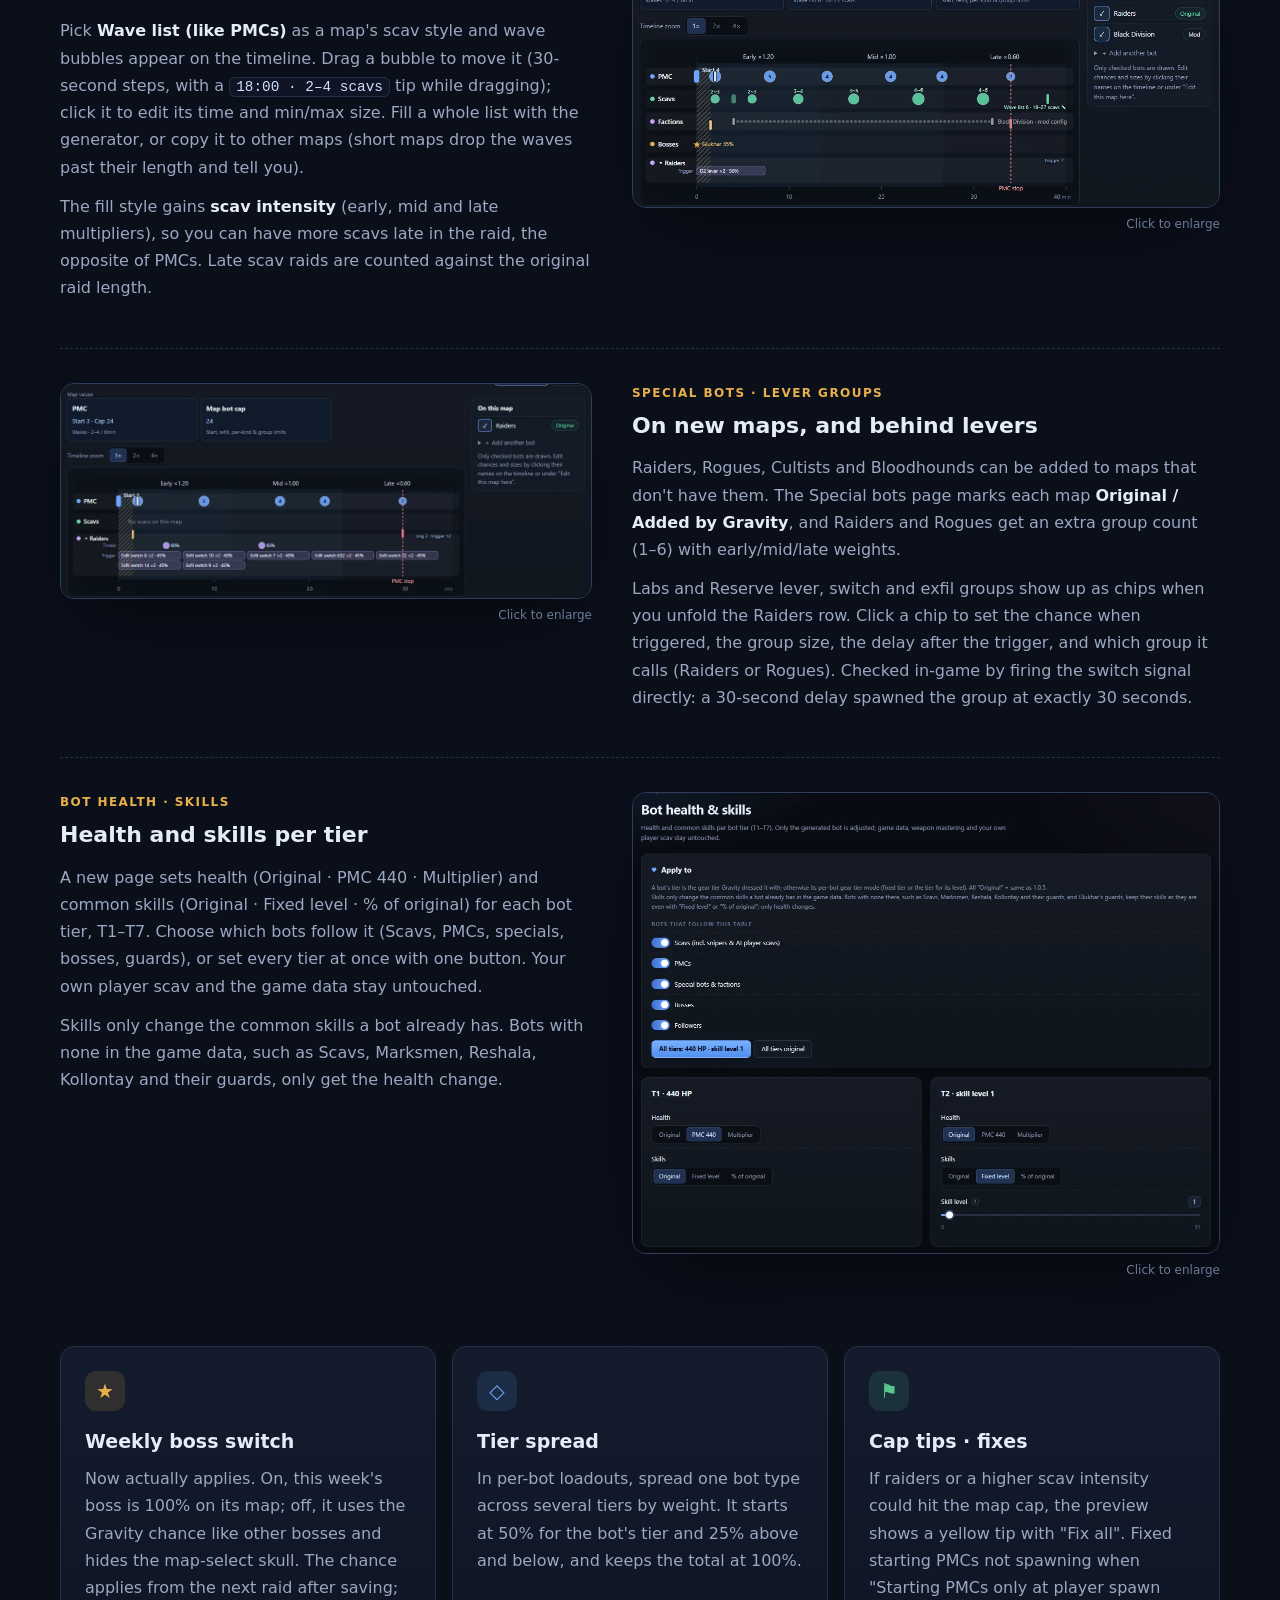
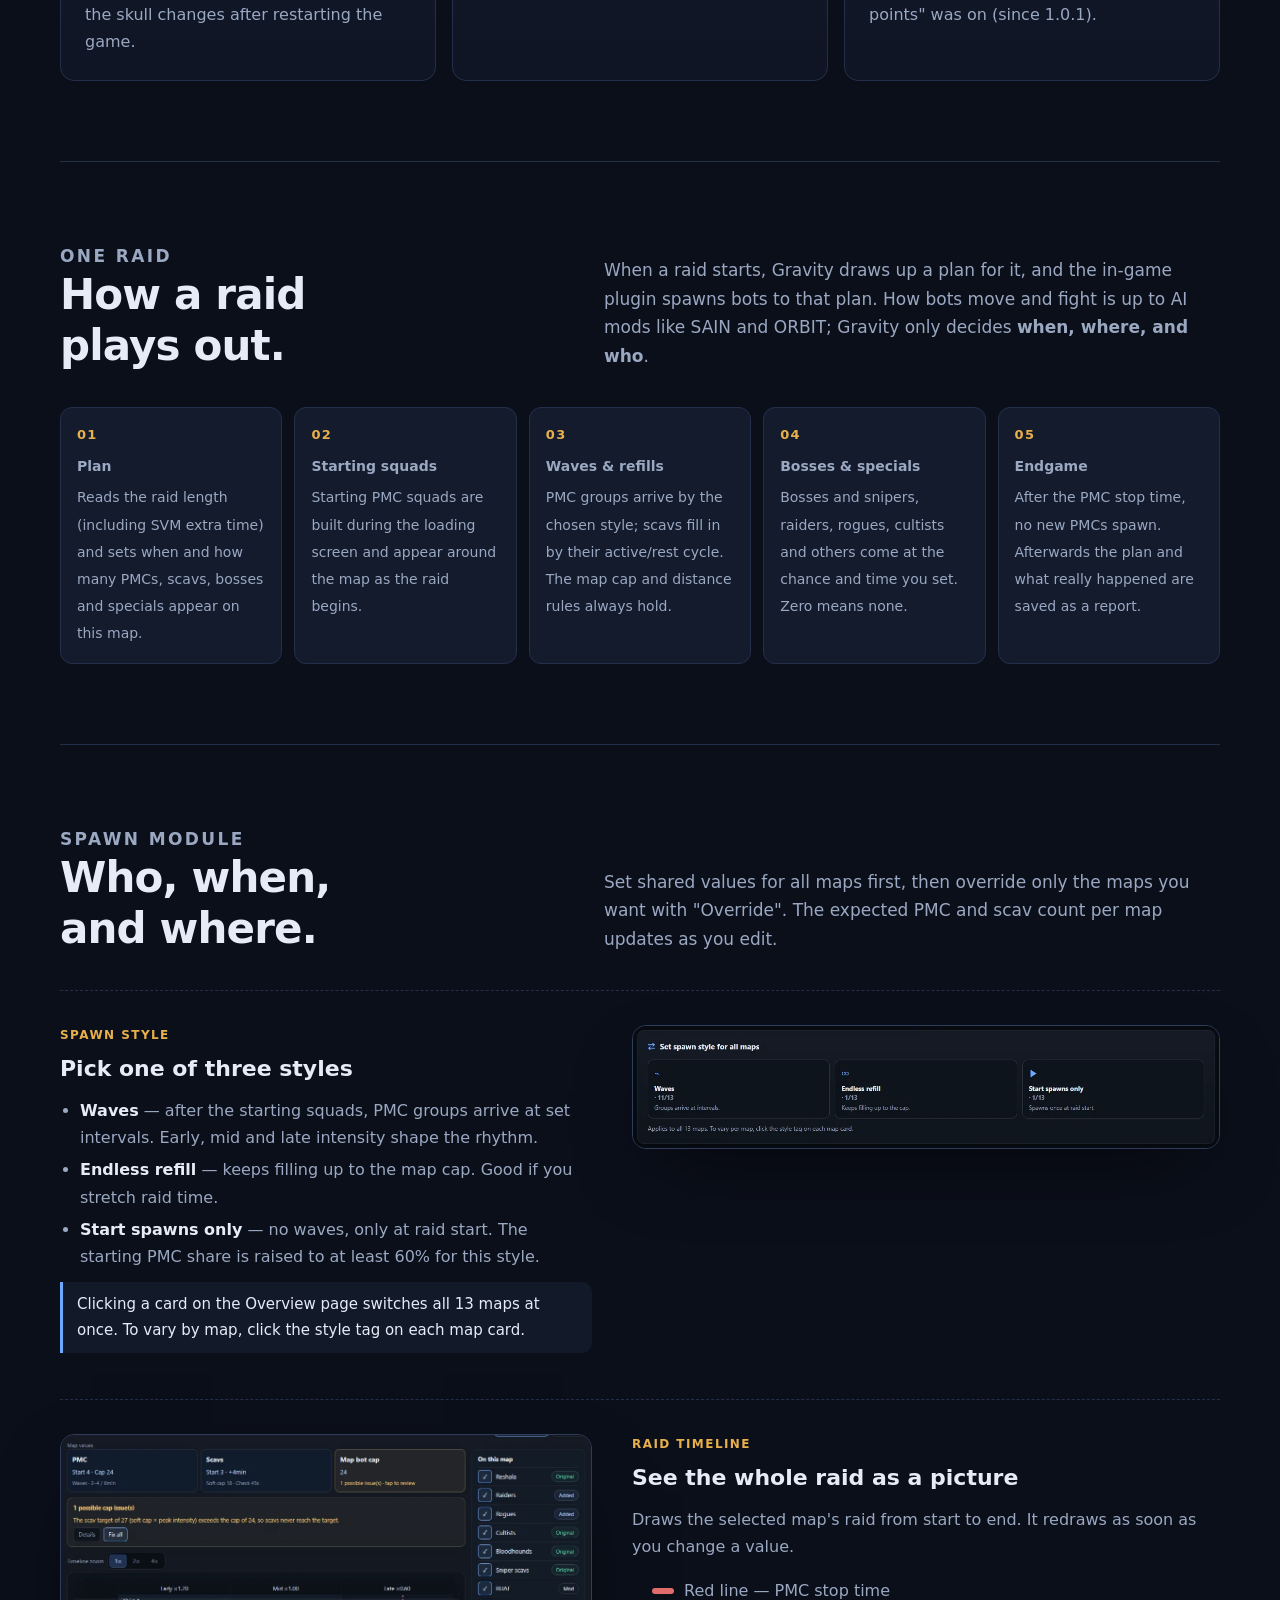
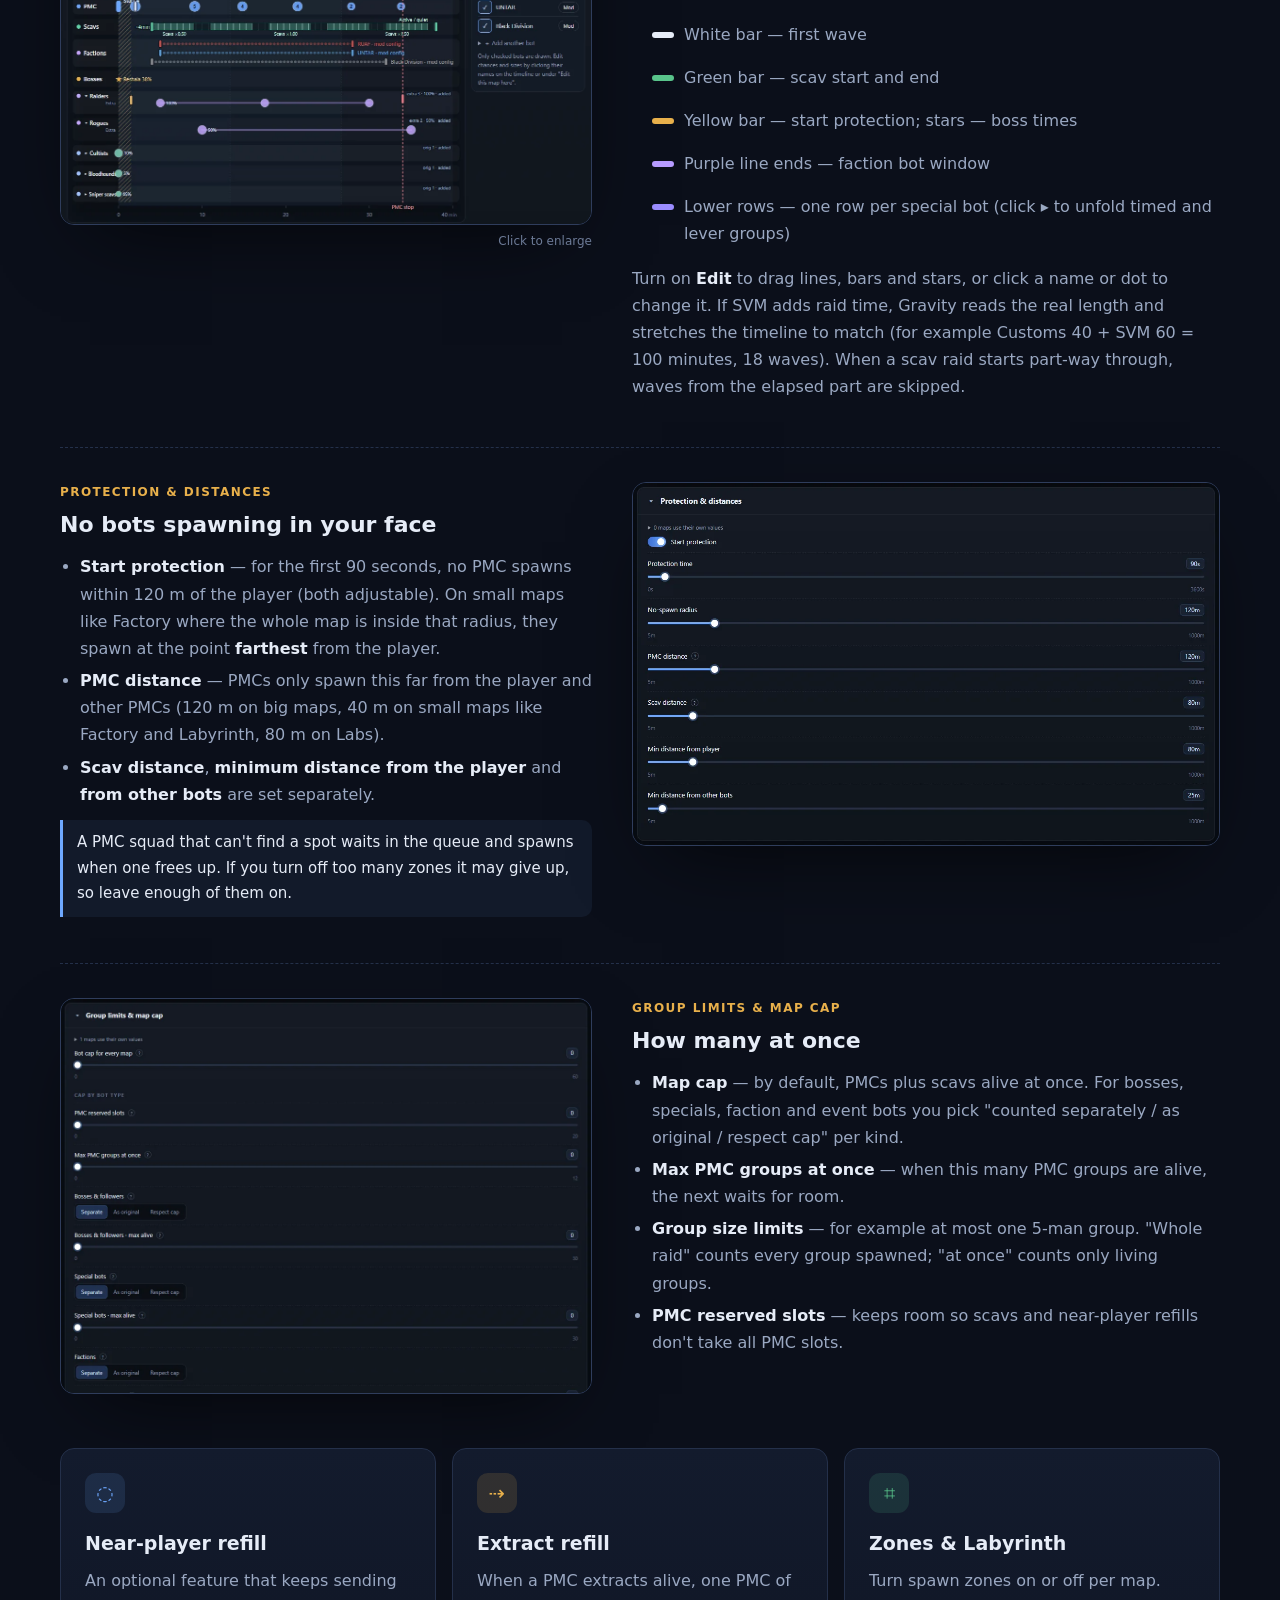
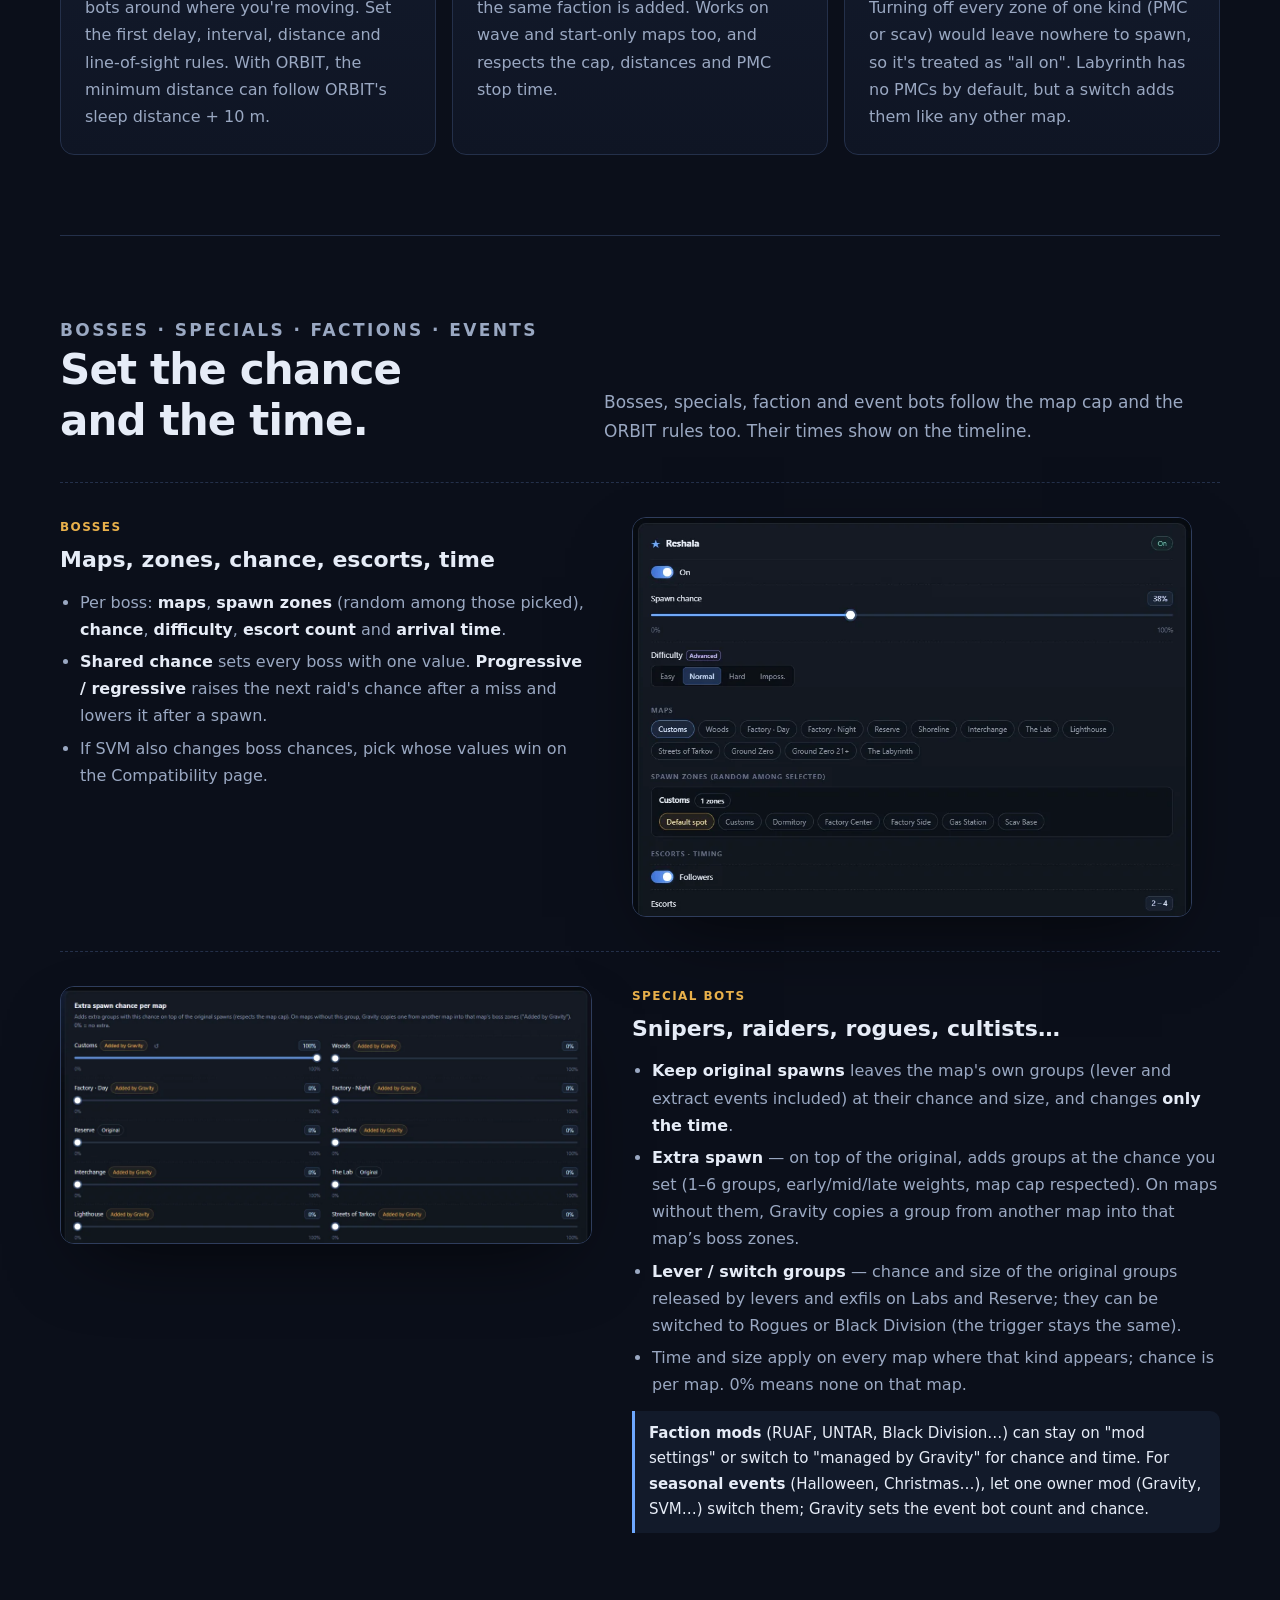
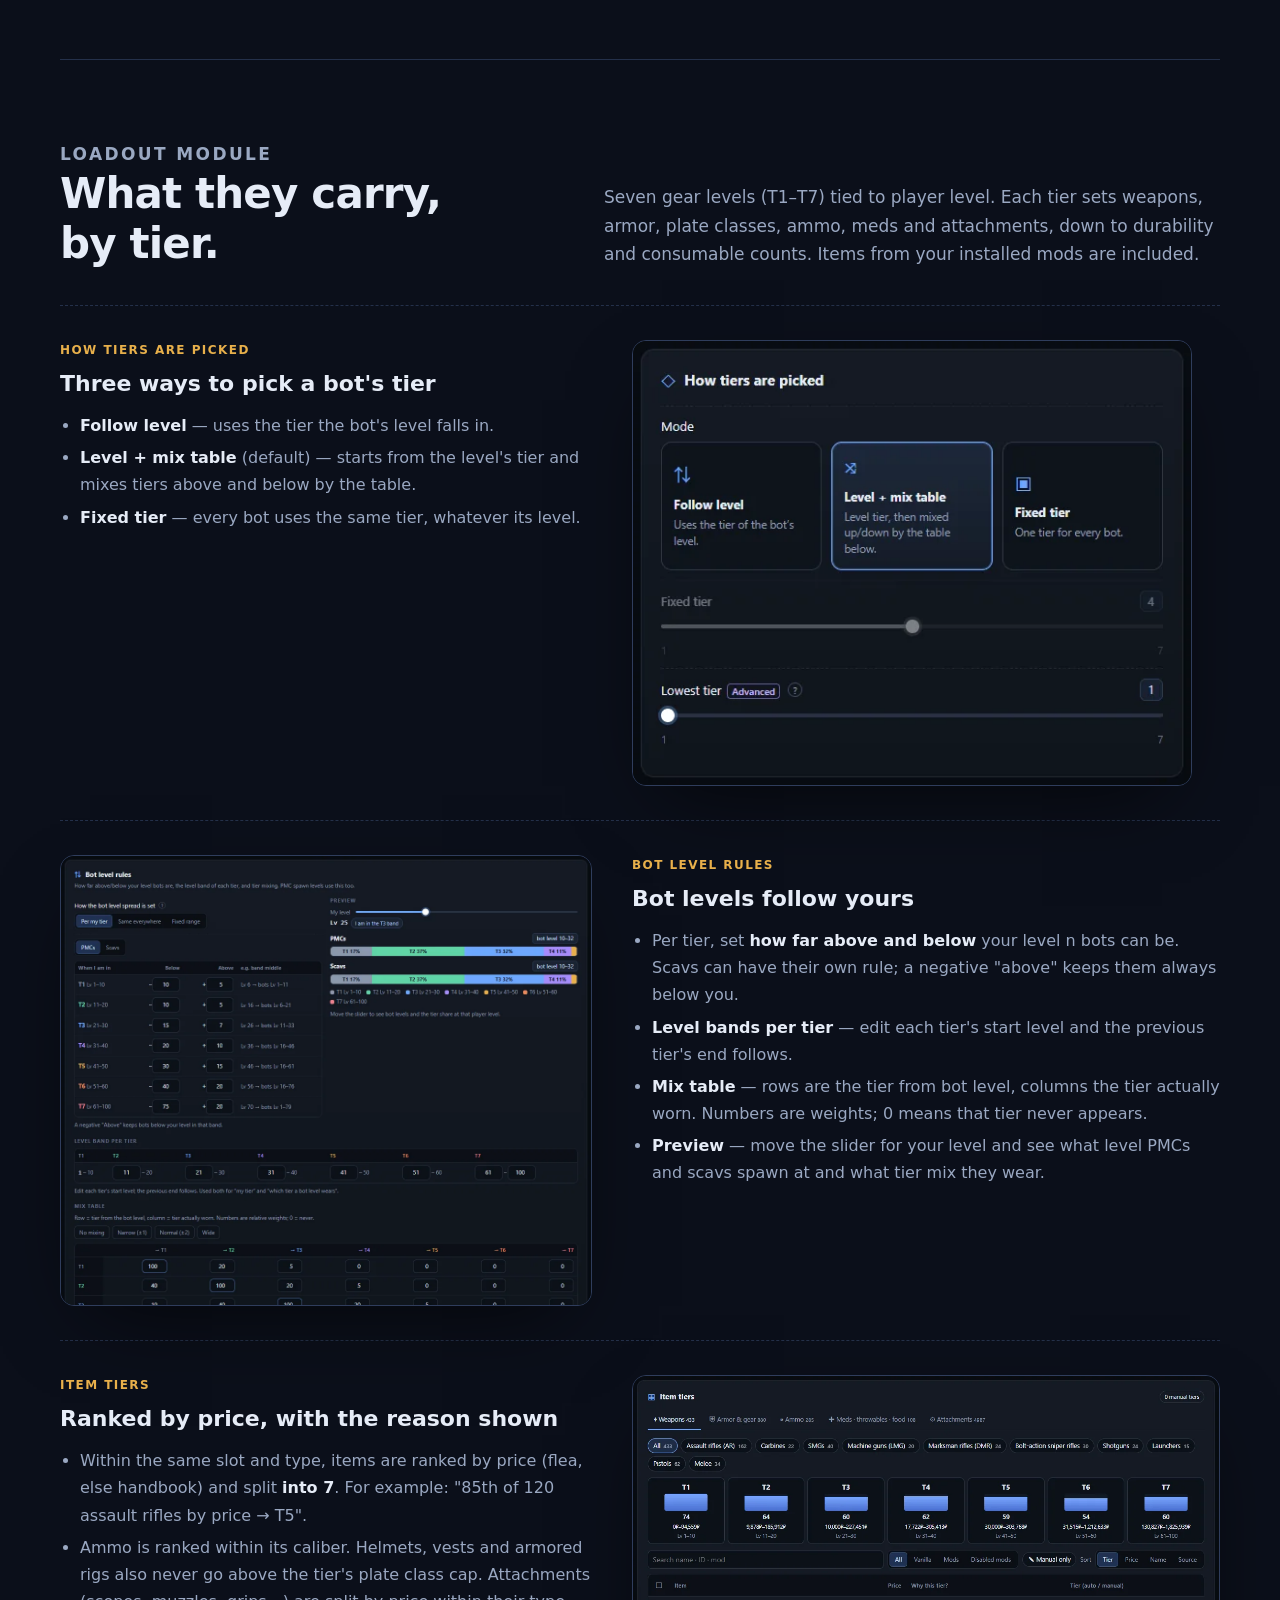
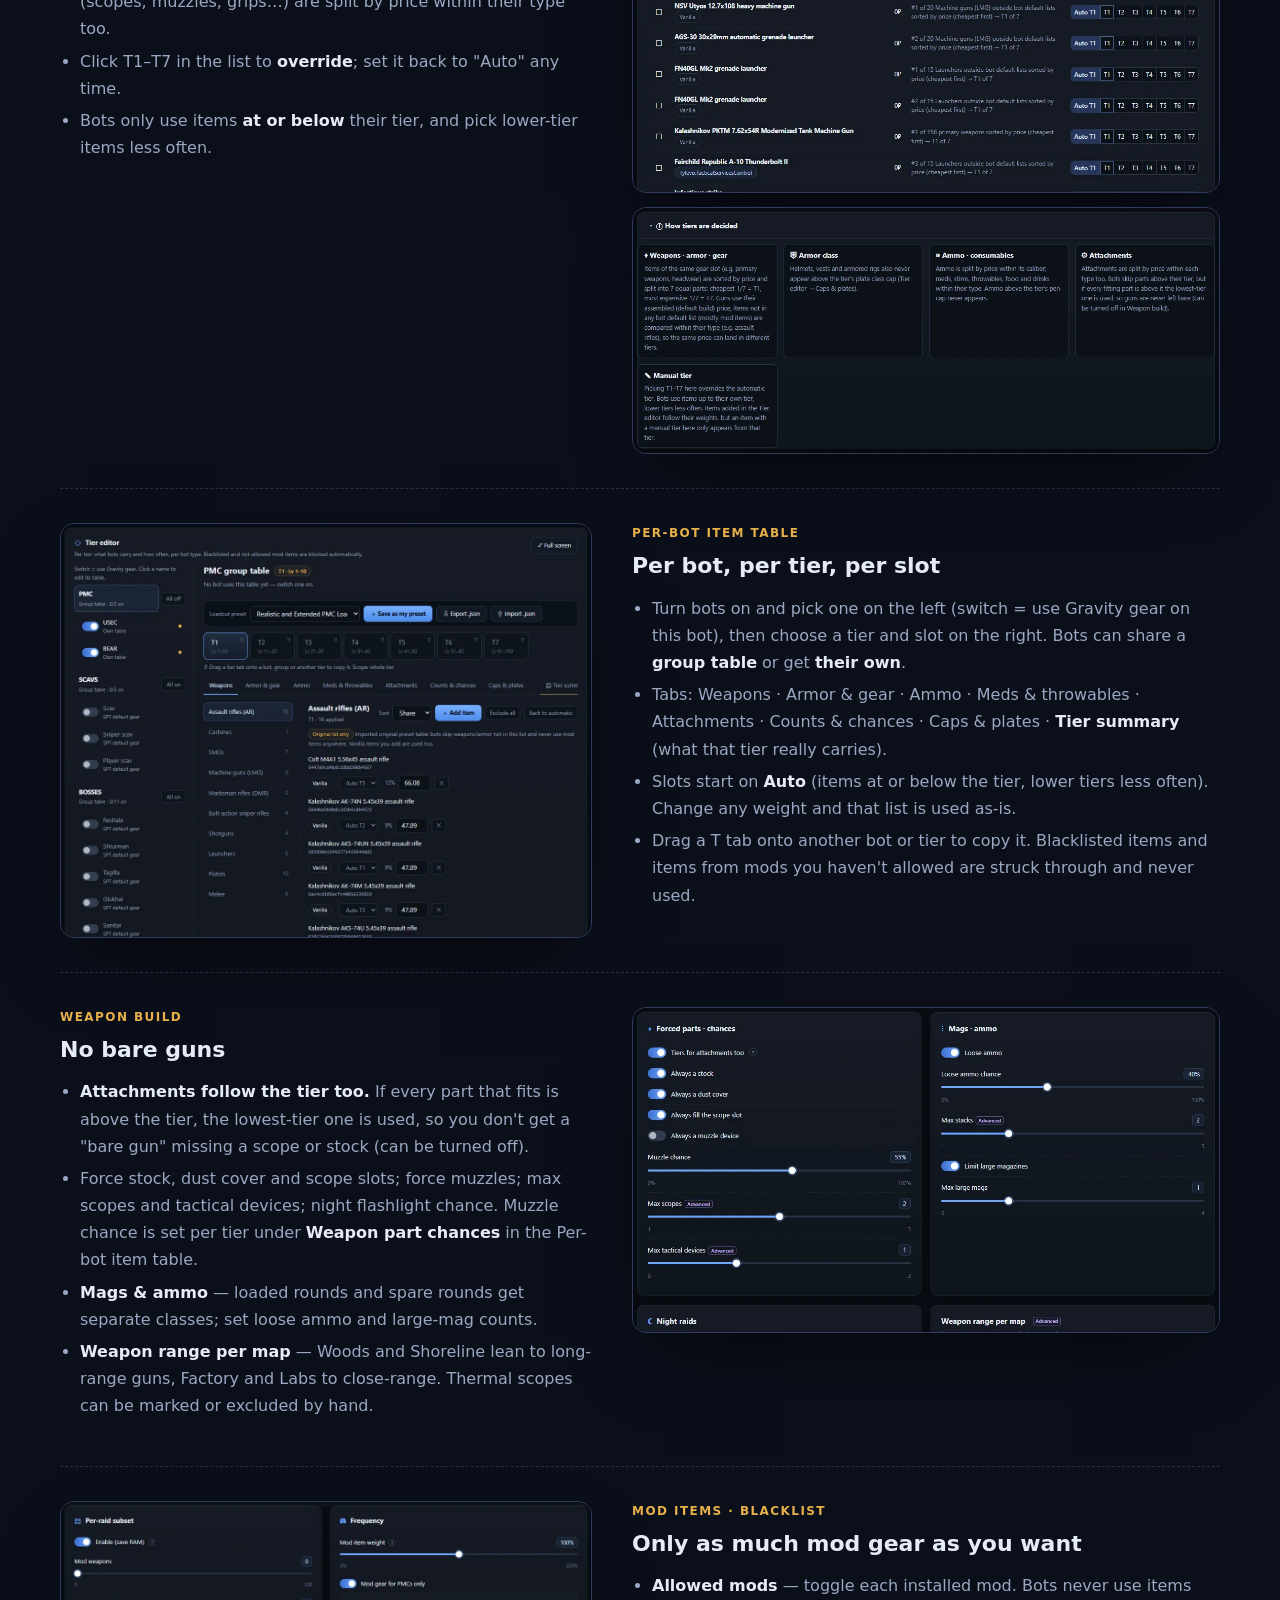
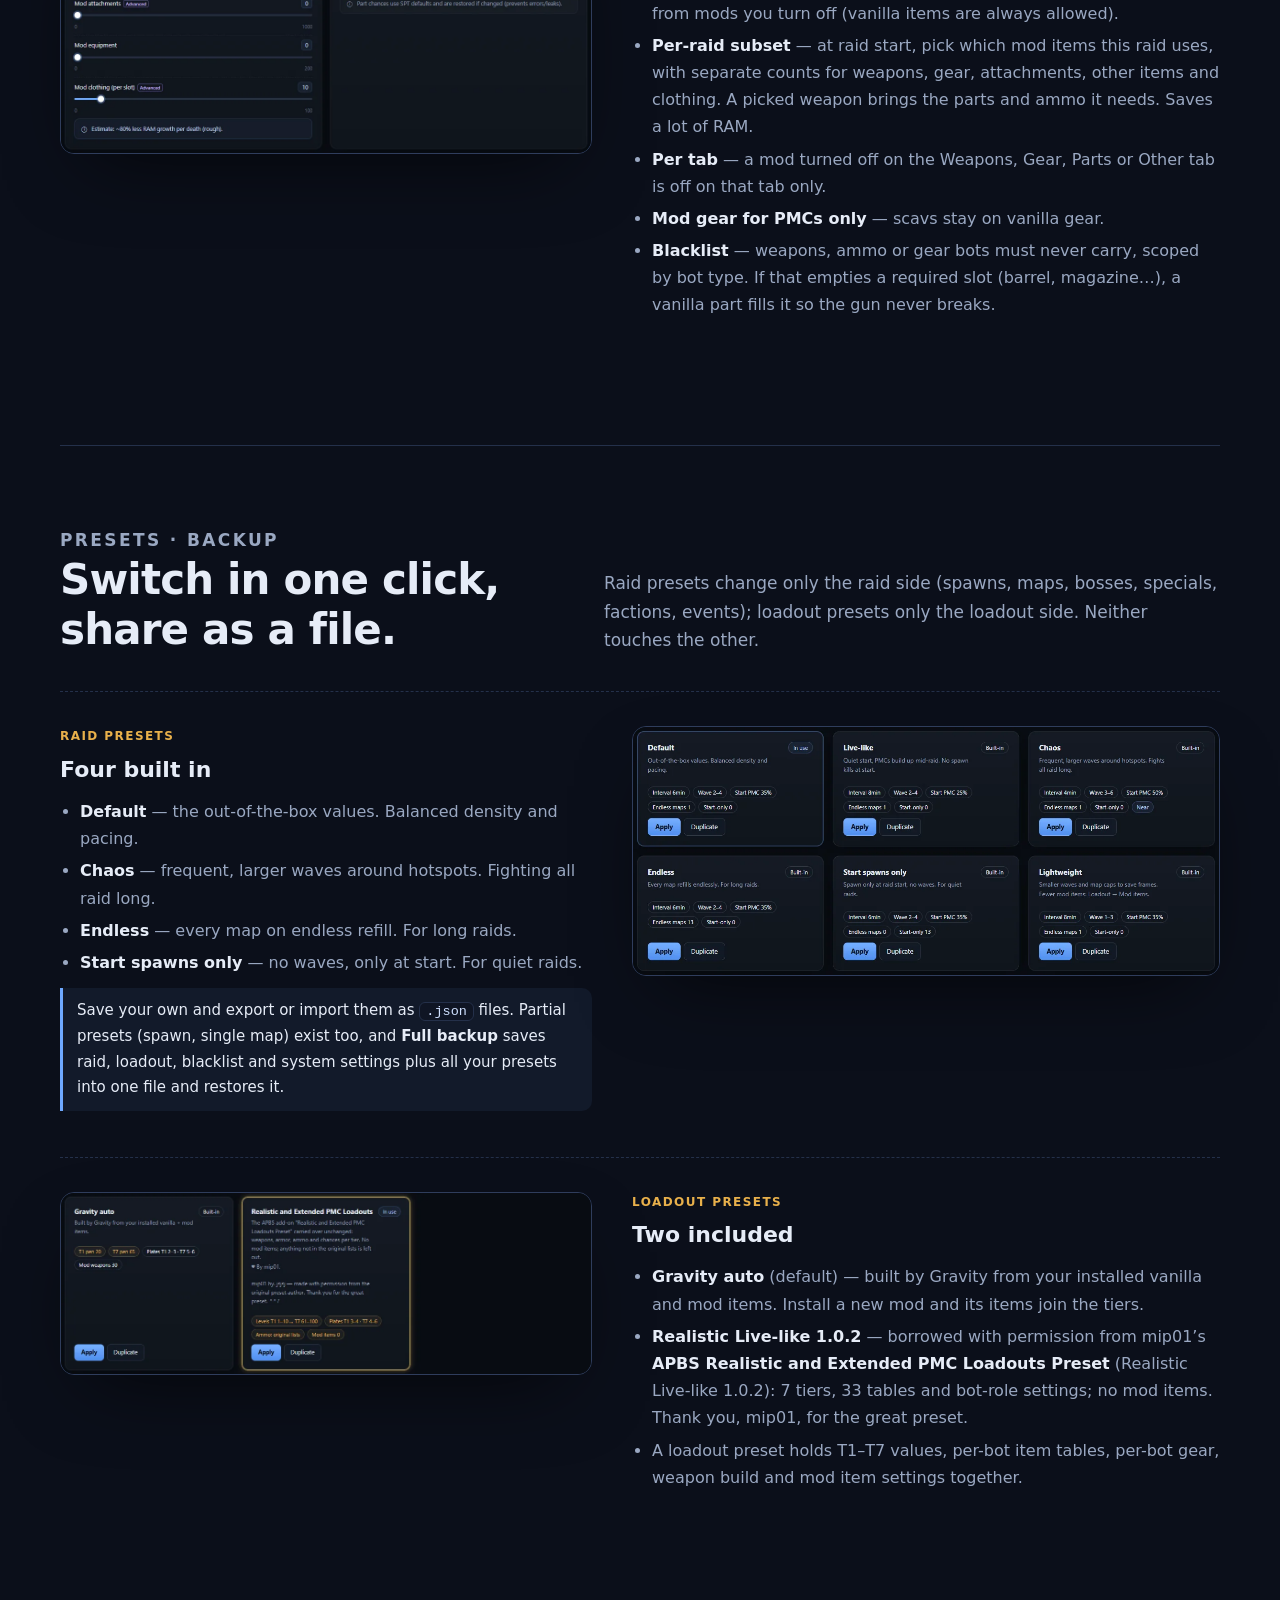
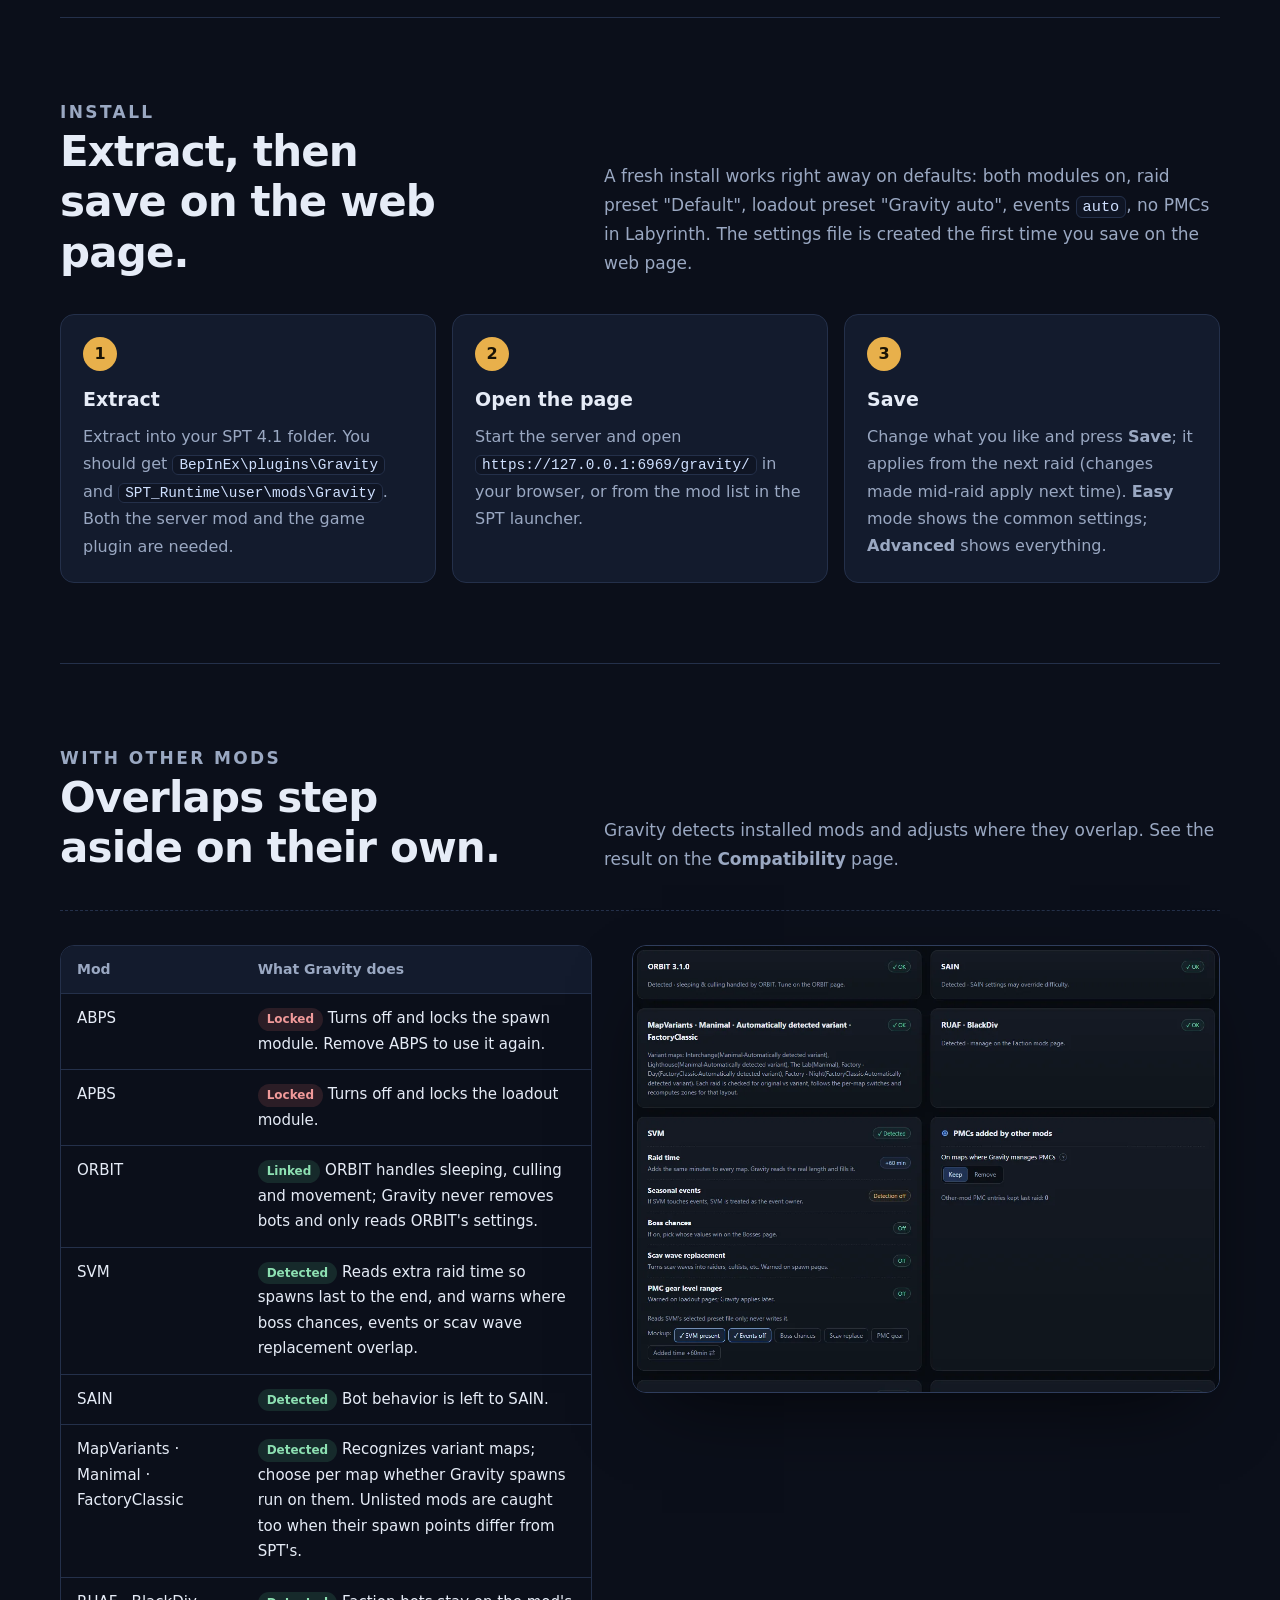
==== commit 778c0ad8: "문서: 1.1.6 봇별 표 점검·빈 칸 처리" ====
--- a/site/index.html
+++ b/site/index.html
@@ -95,7 +95,7 @@
       <div><p class="kicker"><span class="ko">1.0.6 ~ 1.1.6에서 달라진 점</span><span class="en" lang="en">New in 1.0.6 – 1.1.6</span></p>
         <h2 id="new-title"><span class="ko">프리셋을 만들 때<br>빠진 부품까지.</span><span class="en" lang="en">Build presets<br>without missing parts.</span></h2></div>
       <p><span class="ko">이전 판 설정 파일은 그대로 읽히고, 새 칸은 기본값이면 이전 판과 같은 결과입니다. 1.1.0의 낱개 탄약(기본 켜짐)과 근처 보충 시야 수정만 바로 적용됩니다. <b>서버와 클라이언트는 1.1.x끼리</b> 맞추십시오. 1.1.x끼리는 섞어 써도 되지만, 1.0.x와는 맞지 않습니다. 1.1.5는 서버가 바뀌었고 클라이언트는 버전 표기만 바뀌었습니다. zip째 덮어쓰면 됩니다.</span><span class="en" lang="en">Settings from earlier versions load as they are, and new options give the same result at their defaults. Only 1.1.0's loose ammo (on by default) and the near-spawn sight fix apply right away. <b>Keep server and client on 1.1.x.</b> Any 1.1.x versions mix fine, but 1.0.x does not. 1.1.5 changes the server; the client only gets a new version number. Just overwrite with the zip.</span></p>
-      <p><span class="ko"><b>1.1.6</b>: 장비 프리셋을 만드는 사람을 위한 도구입니다. 장비 티어 › 아이템 티어에서 티어를 바꿀 때 그 티어 봇이 총에 <b>조준경(마운트 경로)·맞는 탄약·필수 부품</b>을 달 수 없게 되면 <b>같이 옮기기 / 이 아이템만 / 취소</b> 창이 뜹니다(<a href="#faq-needs">질문 보기</a>). 장비 티어 › <b>프리셋 점검</b> 탭이 설정 전체에서 그런 경우를 찾아 고치기 버튼과 함께 보여 주고, 무기 줄에는 ✔/⚠가 붙습니다. 총에 맞는 부품을 종류별로 한 번에 옮기는 <b>부품 묶음</b>, 티어별 후보 수 경고, 자동 티어·내 프리셋과의 <b>변경 내역</b>, 서버가 실제로 봇을 뽑아 무엇을 들고 나오는지 보여 주는 <b>예시 봇</b>, 장비 프리셋 파일의 만든 사람·버전·필요한 모드(가져올 때 빠진 아이템·모드 알림)도 더했습니다.</span><span class="en" lang="en"><b>1.1.6</b>: Tools for loadout preset makers. In Gear tiers › Item tiers, when a tier change means bots of that tier cannot fit a <b>scope (through its mounts), matching ammo or a required part</b> on a gun, a <b>Move together / Only this item / Cancel</b> window appears (<a href="#faq-needs">see the FAQ</a>). A new <b>Preset check</b> tab finds every such case with a fix button, and weapon rows get ✔/⚠. Also new: <b>part bundles</b> that move a gun's compatible parts by kind at once, a candidates-per-tier warning, a <b>change list</b> against automatic tiers or your presets, <b>example bots</b> the server really generates to show what they carry, and author / version / required mods in loadout preset files (missing items and mods are reported on import).</span></p>
+      <p><span class="ko"><b>1.1.6</b>: 장비 프리셋을 만드는 사람을 위한 도구입니다. 장비 티어 › 아이템 티어에서 티어를 바꿀 때 그 티어 봇이 총에 <b>조준경(마운트 경로)·맞는 탄약·필수 부품</b>을 달 수 없게 되면 <b>같이 옮기기 / 이 아이템만 / 취소</b> 창이 뜹니다(<a href="#faq-needs">질문 보기</a>). 장비 티어 › <b>프리셋 점검</b> 탭이 설정 전체에서 그런 경우를 찾아 고치기 버튼과 함께 보여 주고, 무기 줄에는 ✔/⚠가 붙습니다. 총에 맞는 부품을 종류별로 한 번에 옮기는 <b>부품 묶음</b>, 티어별 후보 수 경고, 자동 티어·내 프리셋과의 <b>변경 내역</b>, 서버가 실제로 봇을 뽑아 무엇을 들고 나오는지 보여 주는 <b>예시 봇</b>, 장비 프리셋 파일의 만든 사람·버전·필요한 모드(가져올 때 빠진 아이템·모드 알림)도 더했습니다. 프리셋 점검은 <b>봇별 아이템 표</b>도 읽어, 표에 넣은 총을 그 표 티어의 부품으로 판정합니다(<b>봇별 표에 넣기</b>로 그 표 안에서만 고치기). 봇별 표에서 통째로 빈 장비 칸이나 넣은 아이템을 모두 못 쓰게 된 칸은 비우지 않고 아이템 티어표를 따릅니다.</span><span class="en" lang="en"><b>1.1.6</b>: Tools for loadout preset makers. In Gear tiers › Item tiers, when a tier change means bots of that tier cannot fit a <b>scope (through its mounts), matching ammo or a required part</b> on a gun, a <b>Move together / Only this item / Cancel</b> window appears (<a href="#faq-needs">see the FAQ</a>). A new <b>Preset check</b> tab finds every such case with a fix button, and weapon rows get ✔/⚠. Also new: <b>part bundles</b> that move a gun's compatible parts by kind at once, a candidates-per-tier warning, a <b>change list</b> against automatic tiers or your presets, <b>example bots</b> the server really generates to show what they carry, and author / version / required mods in loadout preset files (missing items and mods are reported on import). The check also reads <b>per-bot tables</b>, judging a gun put in a table with that table tier's parts (<b>Add to table</b> fixes it inside that table only). A fully empty equipment slot in a per-bot table, or one whose items all became unusable, now follows item tiers instead of leaving bots without that gear.</span></p>
       <p><span class="ko"><b>1.1.5</b>: 봇이 <b>티어에 맞는 장비 한 벌</b>을 입습니다. 장비 티어 화면에서 ① 봇 티어 정하기(기본 <b>레벨 따라가기</b>)와 ② 장비 고르기(<b>봇 티어 장비만 / 한 티어 아래까지 / 아래 티어 전부</b>, Gravity 자동 기본은 한 티어 아래까지)를 순서대로 고릅니다. PMC는 <b>옷도 티어에 맞게</b> 입습니다: 래그맨 의상의 요구 레벨로 옷마다 티어를 매기고, 모드 옷도 상인 판매 조건(레벨·값·업적)으로 티어를 정합니다(레벨 1·거의 공짜인 모드 옷은 기본으로 안 입음). 다른 모드가 지운 헬멧·헤드셋·안경·얼굴 가리개·방탄복 겹침 제한도 봇은 원래대로 지킵니다(헬멧 위에 헤드셋이 겹쳐 보이던 것). 예비 탄창이 총마다 따로 세여 넘치던 것, 약실에 안 맞는 탄창, 모드 옷 등장 배율이 150% 아래에서 먹지 않던 것을 고쳤습니다. <b>봇 체력 · 스킬</b>에서 원래 → 바뀐 체력·스킬을 미리 보고, 시스템 › <b>번역</b>에서 화면을 직접 번역해 넣을 수 있습니다(<a href="#faq-lang">언어 팩</a>). 레이드 프리셋은 4개(기본·난전·무한 리필·시작 스폰만)로 정리했습니다.</span><span class="en" lang="en"><b>1.1.5</b>: bots wear <b>a full set of gear that fits their tier</b>. On Gear tiers, pick ① the bot tier (default <b>Follow level</b>) and then ② gear (<b>Bot tier only / Down one tier / All lower tiers</b>; Gravity auto defaults to Down one tier). PMCs also wear <b>outfits that fit their tier</b>: each Ragman outfit gets a tier from its required level, and mod outfits get one from their trader terms (level, price, achievement); level-1, nearly free mod outfits are skipped by default. Bots keep the original helmet, headset, eyewear, face cover and body armor restrictions even when another mod removed them (no more headsets clipping through helmets). Fixed spare magazines counted per gun, magazines that don’t fit the chamber, and the mod outfit weight that did nothing below 150%. <b>Bot health &amp; skills</b> now previews original → new values, and you can translate the page yourself under System › <b>Translate</b> (<a href="#faq-lang">language packs</a>). Raid presets are down to four (Default, Chaos, Endless, Start spawns only).</span></p>
       <p><span class="ko"><b>1.1.4</b>: 웹 설정을 쉽게 바꿨습니다. 처음 열면 <b>빠른 설정</b>이 나와 봇 인원·레이드 흐름·난이도·장비 수준·보스 빈도·성능을 단계 버튼으로 맞춥니다. 사이드바 맨 위 <b>설정 찾기</b>(<code>/</code> 또는 Ctrl+K)로 칸·페이지·FAQ를 찾으면 그 칸으로 바로 갑니다. 메뉴는 22개에서 16개로 줄였습니다(장비 티어 › 봇별 아이템 표처럼 비슷한 화면은 탭으로). 맵 탭에서 공통 값을 따르는 칸을 바꾸면 "이 맵만 / 모든 맵"을 고르는 막대가 뜹니다. <b>봇 종류별 체력 배율</b>(봇 체력 · 스킬), 맵별 <b>이 맵 스캐브는 바닐라에 맡기기</b>(<a href="#faq-gas-station">세관 주유소</a>처럼 퀘스트 구역에 스캐브가 잘 안 나올 때), 아이템 티어 탄약 <b>관통력 구간</b> 거르기, PMC <b>대원마다 난이도</b>(선택, <a href="#fika-thanks">darkarchon님</a> 기여)를 넣었습니다.</span><span class="en" lang="en"><b>1.1.4</b>: the web page is easier to use. It opens on <b>Quick setup</b>, with step buttons for bot count, raid flow, difficulty, gear level, boss frequency and performance. <b>Find a setting</b> at the top of the sidebar (<code>/</code> or Ctrl+K) searches settings, pages and FAQ and jumps to the field. The menu goes from 22 to 16 entries (similar pages such as Gear tiers › Per-bot item table are now tabs). Changing a shared value on a map tab asks "this map only / all maps". New: <b>health multiplier per bot type</b> (Bot health &amp; skills), a per-map <b>Leave this map’s scavs to vanilla</b> switch (for quest areas such as the <a href="#faq-gas-station">Customs gas station</a>), ammo filtering by <b>penetration band</b> in Item tiers, and optional <b>per-member PMC difficulty</b> (contributed by <a href="#fika-thanks">darkarchon</a>).</span></p>
       <p><span class="ko"><b>1.1.3</b>: <b>UNTAR</b>를 Gravity가 관리할 수 있습니다. 1.1.2까지는 웹의 UNTAR 확률이 저장만 되고 적용되지 않아, 1~5%로 정해도 UNTAR 자체 설정 확률(세관에서 한 판에 하나라도 나올 확률 약 89%)로 나왔습니다. 이제 <b>팩션 모드 → UNTAR → Gravity가 관리</b>로 두면 순찰·검문소·레이더 사냥조가 웹 값대로 나옵니다(업데이트 직후에는 관리 꺼짐). 보스 <b>점증</b>(안 나오면 다음 판 확률 올리기)은 <b>기본 꺼짐</b>이 되고 업데이트할 때 한 번 꺼집니다. 켜 두어도 첫 판은 정한 확률 그대로입니다 — 전에는 5%로 정한 굿즈도 첫 판부터 20%였습니다. 시스템 → 인게임의 맵별 상한이 저장하면 되돌아가던 것, 왼쪽 아래 연결 표시를 고쳤고, <a href="#faq-ppes">PPES Mods</a>를 같이 쓰면 확률을 바꾸는 기능이 켜져 있는지 보스·특수 봇·팩션 화면에 보여 줍니다.</span><span class="en" lang="en"><b>1.1.3</b>: Gravity can now manage <b>UNTAR</b>. Up to 1.1.2 the UNTAR chances on the page were saved but never applied, so even at 1–5% UNTAR spawned at its own config chances (about 89% per raid for at least one group on Customs). Set <b>Faction mods → UNTAR → Managed by Gravity</b> and patrols, checkpoints and raider hunts follow the page (management starts off after the update). Boss <b>progressive chance</b> (raise after a miss) is now <b>off by default</b> and is switched off once on update. When on, the first raid uses the chance you set — before, a Goons chance of 5% started at 20%. Per-map caps under System → In-game no longer snap back after saving, the connection label at the bottom left is fixed, and with <a href="#faq-ppes">PPES Mods</a> installed the Bosses, Special bots and Faction pages show whether its chance-changing features are on.</span></p>
@@ -721,7 +721,7 @@
         <p><span class="ko">조준경 확률은 봇별 아이템 표의 <b>무기 부품 확률 → 조준경</b>(기본 T1 40% → T7 95%)과 무기 구성의 <b>조준경 칸 강제</b>가 정합니다. 1.0.9까지는 AK·볼트액션처럼 조준경이 마운트 위에 달리는 총에서 마운트 칸이 따로 굴려져 빠지는 일이 많았고, SPT 봇 표에 마운트의 부품 표가 아예 없는 총(Sako TRG M10 등)은 조준경이 한 번도 안 달렸습니다. 1.1.0부터 조준경을 받는 마운트 칸은 조준경 확률 이상으로 굴리고, 비어 있는 부품 표는 그 부품을 가진 다른 봇 표로 메웁니다. 서버 측정(PMC 360명)에서 조준경 장착률이 80% 안팎에서 91~94%로 올랐고, 남은 경우는 대부분 산탄총과 낮은 티어의 모신·AKM입니다.</span><span class="en" lang="en">Scope chance comes from <b>Weapon part chances → Scope</b> in the Per-bot item table (default T1 40% → T7 95%) and <b>Force scope slots</b> in Weapon build. Up to 1.0.9, guns whose scope sits on a mount (AKs, bolt-actions) often lost the mount roll, and guns whose mount has no parts table in SPT bot data (e.g. Sako TRG M10) never got a scope. From 1.1.0, mount slots that take scopes roll at least the scope chance, and empty parts tables are filled from another bot table that has that part. In a server test (360 PMCs) the scope rate rose from about 80% to 91–94%; what remains is mostly shotguns and low-tier Mosins/AKMs.</span></p>
       </details>
       <details id="faq-needs"><summary><span class="ko">티어를 바꿀 때 '같이 옮길까요' 창이 떠요.</span><span class="en" lang="en">A "move these too?" window appears when I change a tier.</span></summary>
-        <p><span class="ko">아이템 티어 X는 "X 티어 이상 봇만 쓴다"는 뜻입니다. 총을 낮은 티어로 옮겼는데 그 총에 필요한 마운트·조준경·맞는 탄약·필수 부품이 더 높은 티어에 남아 있으면, 그 티어 봇은 총을 제대로 못 씁니다(예: 마운트만 있고 조준경이 없는 총). 1.1.6부터 장비 티어 › 아이템 티어에서 티어를 바꾸는 순간 이런 경우가 새로 생기면 창이 뜹니다. <b>같이 옮기기</b>는 고른 부품을 같은 티어로 함께 옮기고, <b>이 아이템만</b>은 그 아이템만 옮기고, <b>취소</b>는 아무것도 바꾸지 않습니다. 부품을 위 티어로 올려서 다른 총이 부품을 잃을 때도 알려 줍니다. 이미 있던 문제로는 창이 뜨지 않습니다. 장비 티어 › <b>프리셋 점검</b> 탭은 지금 설정 전체에서 이런 경우를 찾아 고치기 버튼과 함께 보여 줍니다. 직접 정한 티어의 문제를 먼저 보여 주고, 자동 티어끼리 생긴 문제는 접어 둡니다(한 번에 고칠 수도 있지만, 그러면 그 부품을 직접 정한 티어로 바꾸므로 낮은 티어 봇이 조금 더 좋은 부품을 씁니다).</span><span class="en" lang="en">An item at tier X means "only bots of tier X and up use it". If you move a gun to a lower tier while the mount, scope, matching ammo or required part it needs stays in a higher tier, bots of that tier cannot use the gun properly (for example a gun with a mount but no scope). From 1.1.6, Gear tiers › Item tiers shows a window the moment a tier change creates such a case. <b>Move together</b> moves the parts you pick to the same tier, <b>Only this item</b> moves just that item, and <b>Cancel</b> changes nothing. It also warns when raising a part to a higher tier takes it away from other guns. Problems that already existed do not open the window. The Gear tiers › <b>Preset check</b> tab finds these cases across your whole setup, with a fix button for each. Problems with tiers you set yourself come first; problems among automatic tiers are folded away (you can fix them all at once, but that sets those parts to manual tiers, so lower-tier bots get slightly better parts).</span></p>
+        <p><span class="ko">아이템 티어 X는 "X 티어 이상 봇만 쓴다"는 뜻입니다. 총을 낮은 티어로 옮겼는데 그 총에 필요한 마운트·조준경·맞는 탄약·필수 부품이 더 높은 티어에 남아 있으면, 그 티어 봇은 총을 제대로 못 씁니다(예: 마운트만 있고 조준경이 없는 총). 1.1.6부터 장비 티어 › 아이템 티어에서 티어를 바꾸는 순간 이런 경우가 새로 생기면 창이 뜹니다. <b>같이 옮기기</b>는 고른 부품을 같은 티어로 함께 옮기고, <b>이 아이템만</b>은 그 아이템만 옮기고, <b>취소</b>는 아무것도 바꾸지 않습니다. 부품을 위 티어로 올려서 다른 총이 부품을 잃을 때도 알려 줍니다. 이미 있던 문제로는 창이 뜨지 않습니다. 장비 티어 › <b>프리셋 점검</b> 탭은 지금 설정 전체에서 이런 경우를 찾아 고치기 버튼과 함께 보여 줍니다. 직접 정한 티어의 문제를 먼저 보여 주고, 자동 티어끼리 생긴 문제는 접어 둡니다(한 번에 고칠 수도 있지만, 그러면 그 부품을 직접 정한 티어로 바꾸므로 낮은 티어 봇이 조금 더 좋은 부품을 씁니다). 봇별 아이템 표에 넣은 총은 그 표 티어 봇이 들기 때문에, 점검은 그 표 티어의 부품과 표의 부착물·탄약 설정으로 판정합니다. 봇별 표를 고친 뒤에는 저장하고 프리셋 점검을 꼭 돌려 보세요.</span><span class="en" lang="en">An item at tier X means "only bots of tier X and up use it". If you move a gun to a lower tier while the mount, scope, matching ammo or required part it needs stays in a higher tier, bots of that tier cannot use the gun properly (for example a gun with a mount but no scope). From 1.1.6, Gear tiers › Item tiers shows a window the moment a tier change creates such a case. <b>Move together</b> moves the parts you pick to the same tier, <b>Only this item</b> moves just that item, and <b>Cancel</b> changes nothing. It also warns when raising a part to a higher tier takes it away from other guns. Problems that already existed do not open the window. The Gear tiers › <b>Preset check</b> tab finds these cases across your whole setup, with a fix button for each. Problems with tiers you set yourself come first; problems among automatic tiers are folded away (you can fix them all at once, but that sets those parts to manual tiers, so lower-tier bots get slightly better parts). A gun put in a per-bot table is carried by that table's tier, so the check judges it with that tier's parts and the table's attachment and ammo settings. After editing a per-bot table, save and run Preset check.</span></p>
       </details>
       <details id="faq-ammo"><summary><span class="ko">봇 조끼에 탄약이 거의 없습니다.</span><span class="en" lang="en">Bots carry almost no spare ammo.</span></summary>
         <p><span class="ko"><b>무기 구성 → 탄창 · 탄약</b>의 <b>낱개 탄약 넣기</b>가 1.1.0부터 실제로 동작하며 기본으로 켜져 있습니다(봇마다 40% 확률, 최대 2묶음, 조끼·주머니·배낭에 들어감). 묶음 하나의 발 수는 <a href="#faq-ammo-stack">아래 질문</a>을 보십시오. 예비 탄창 수는 봇별 아이템 표 <b>개수 → 탄창</b>에서 티어마다 정합니다. 1.0.9까지는 이 칸이 화면에만 있고 게임에 적용되지 않았습니다.</span><span class="en" lang="en">From 1.1.0, <b>Loose ammo</b> under <b>Weapon build → Mags · ammo</b> actually works and is on by default (40% per bot, up to 2 stacks, placed in rig, pockets or backpack). For rounds per stack, see <a href="#faq-ammo-stack">the next question</a>. Spare magazine counts are set per tier under <b>Counts → Magazines</b> in the Per-bot item table. Up to 1.0.9 this option was only on the page and did nothing in game.</span></p>
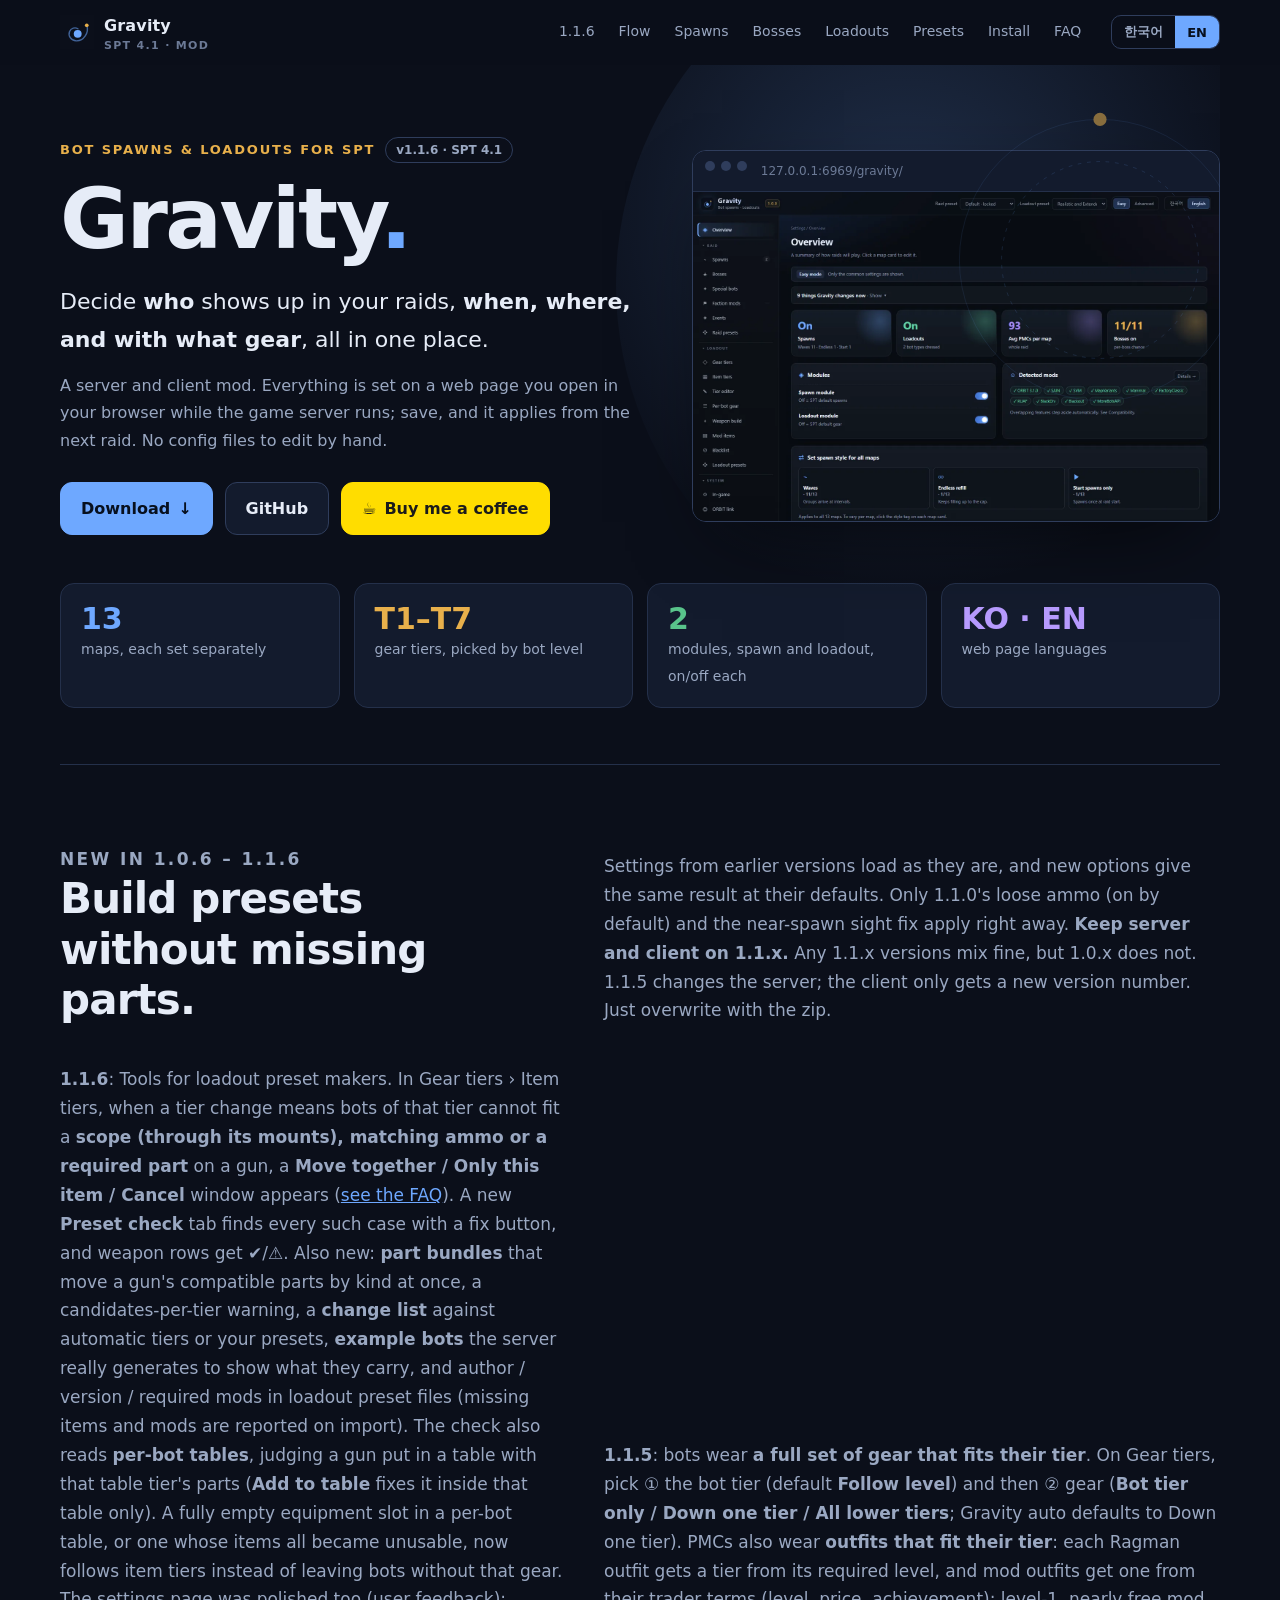
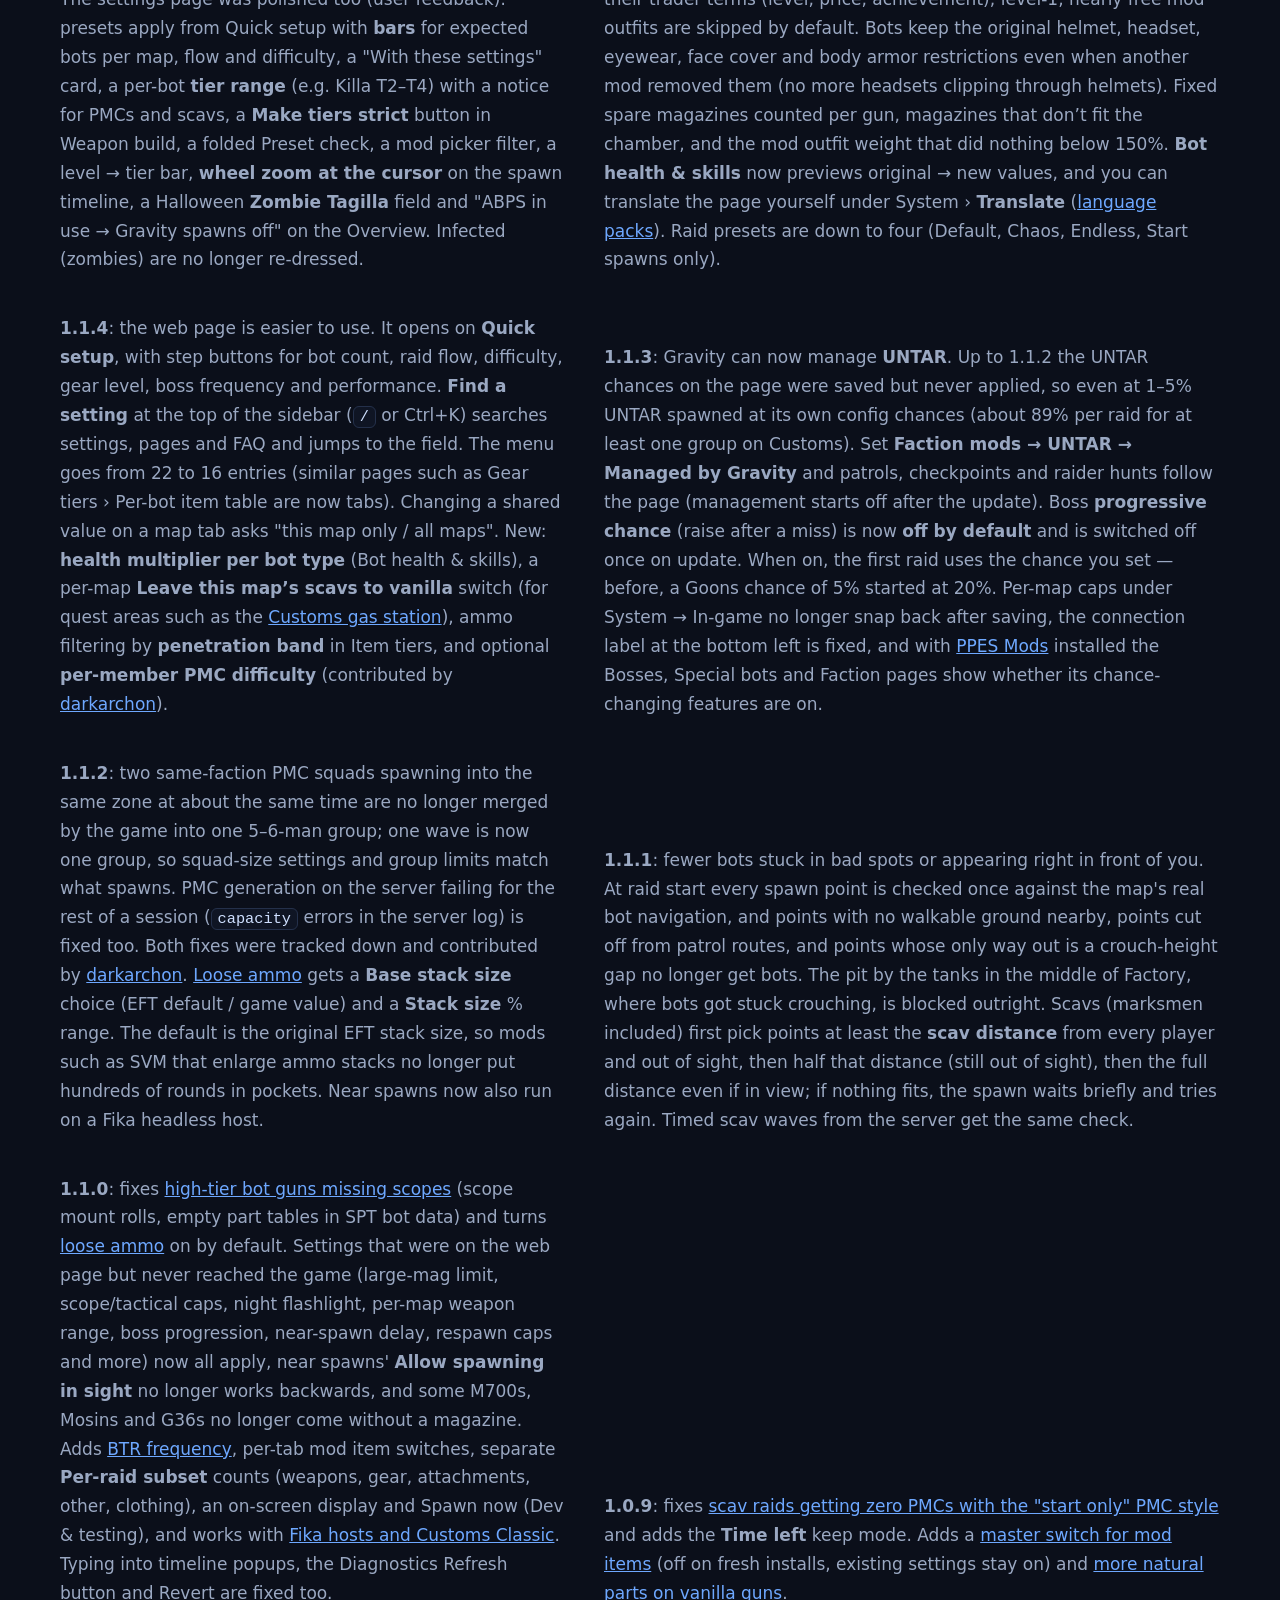
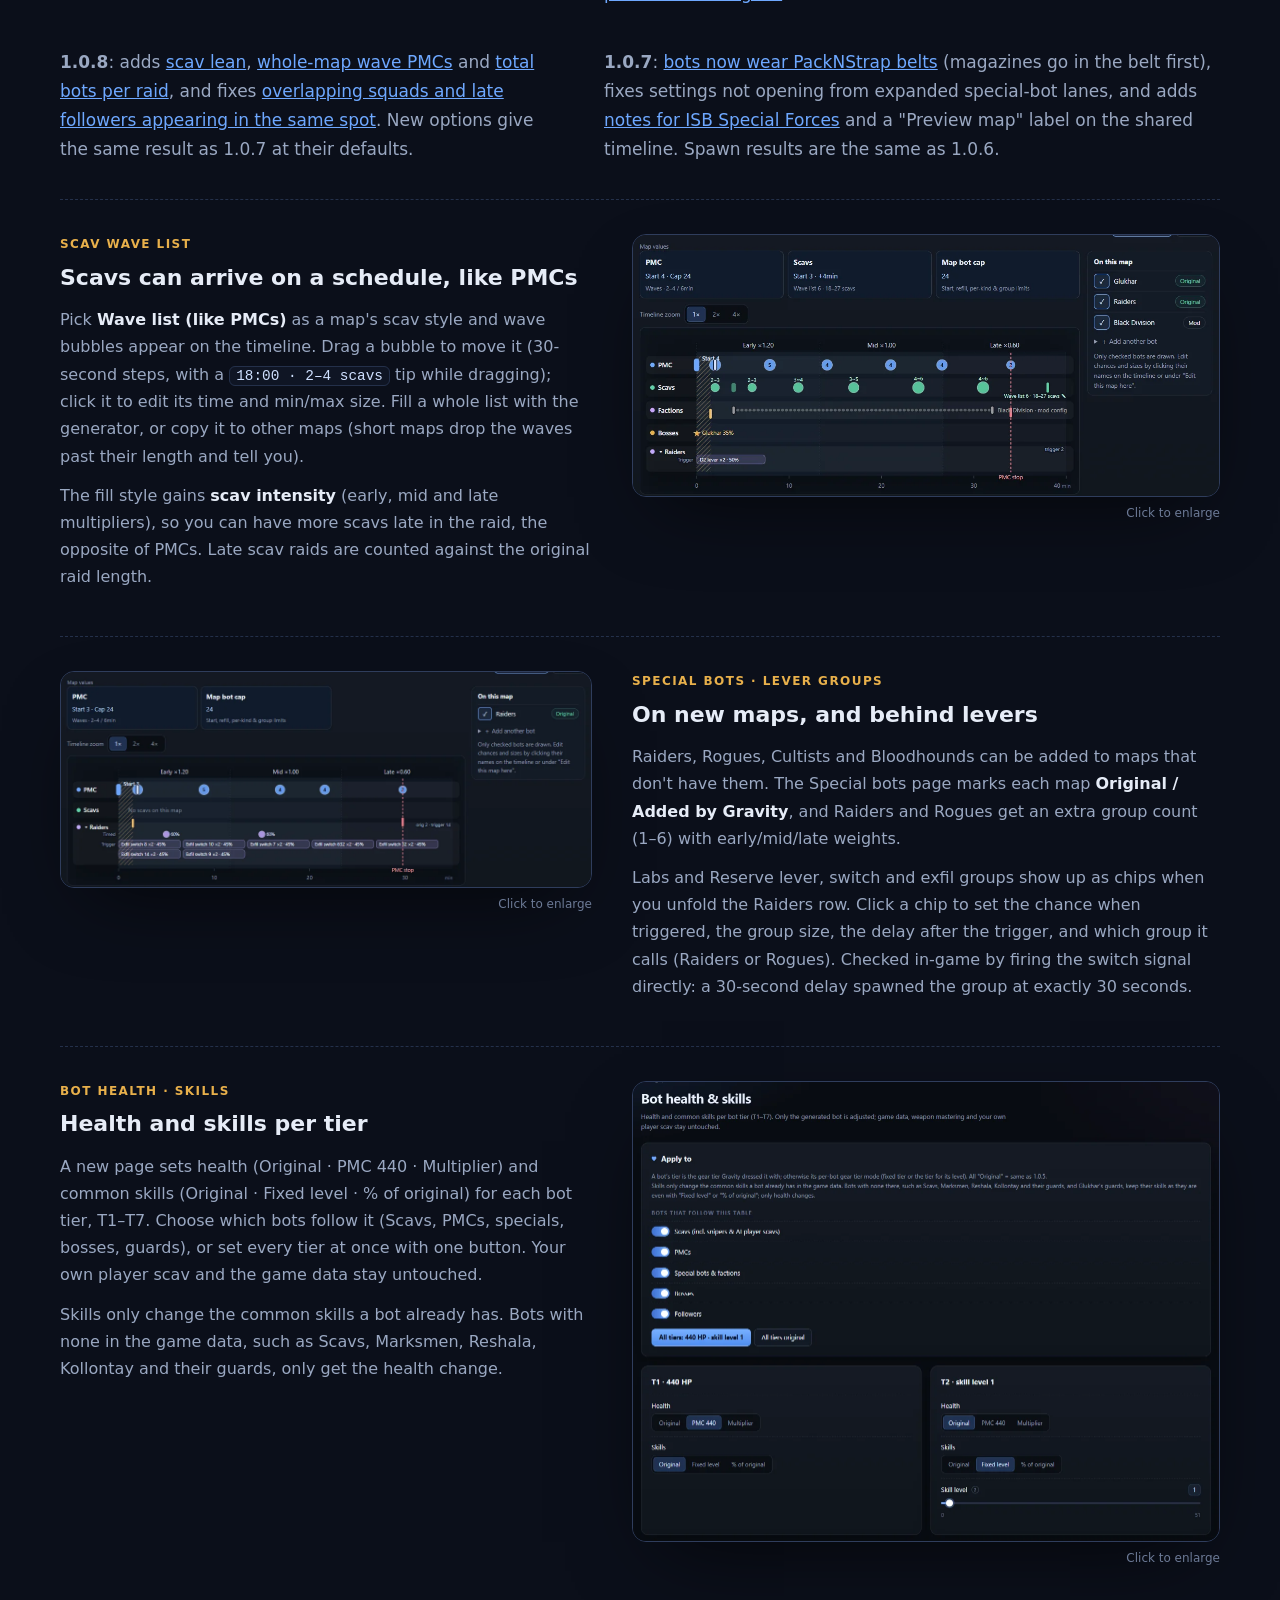
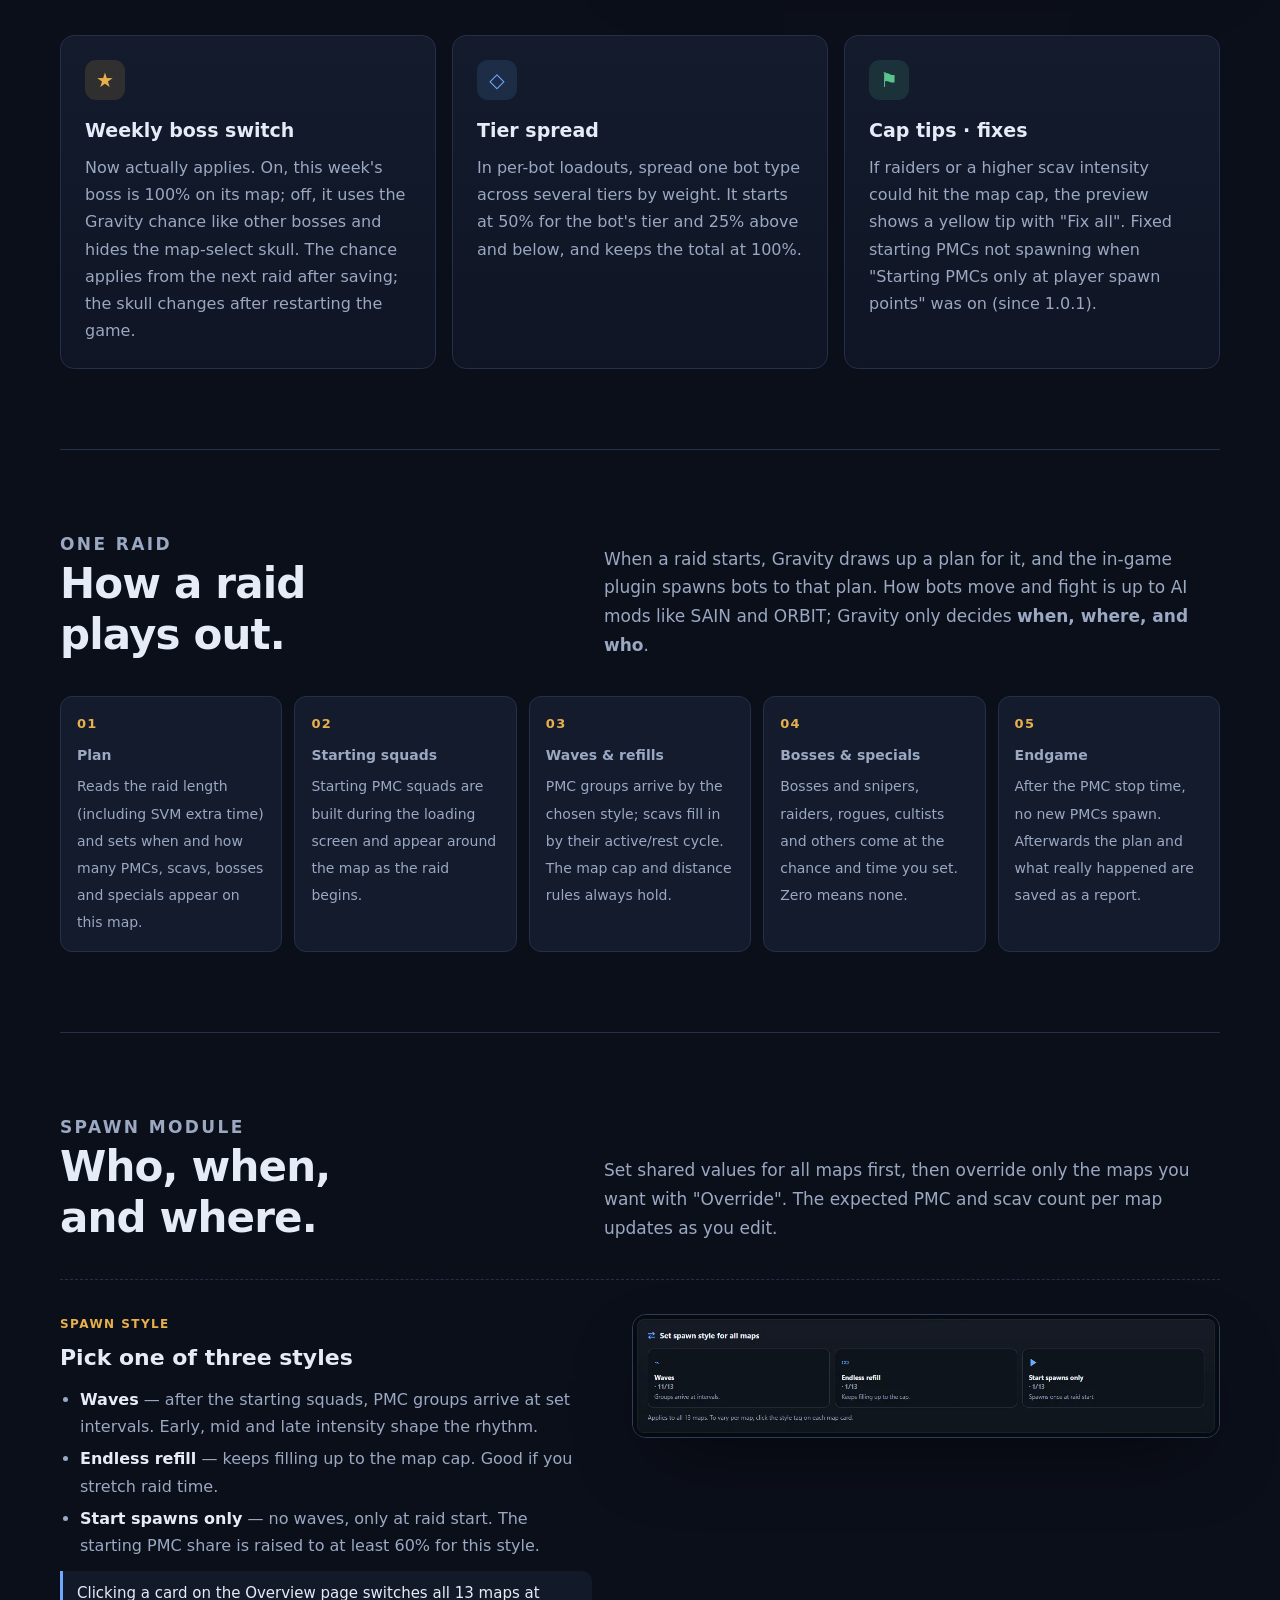
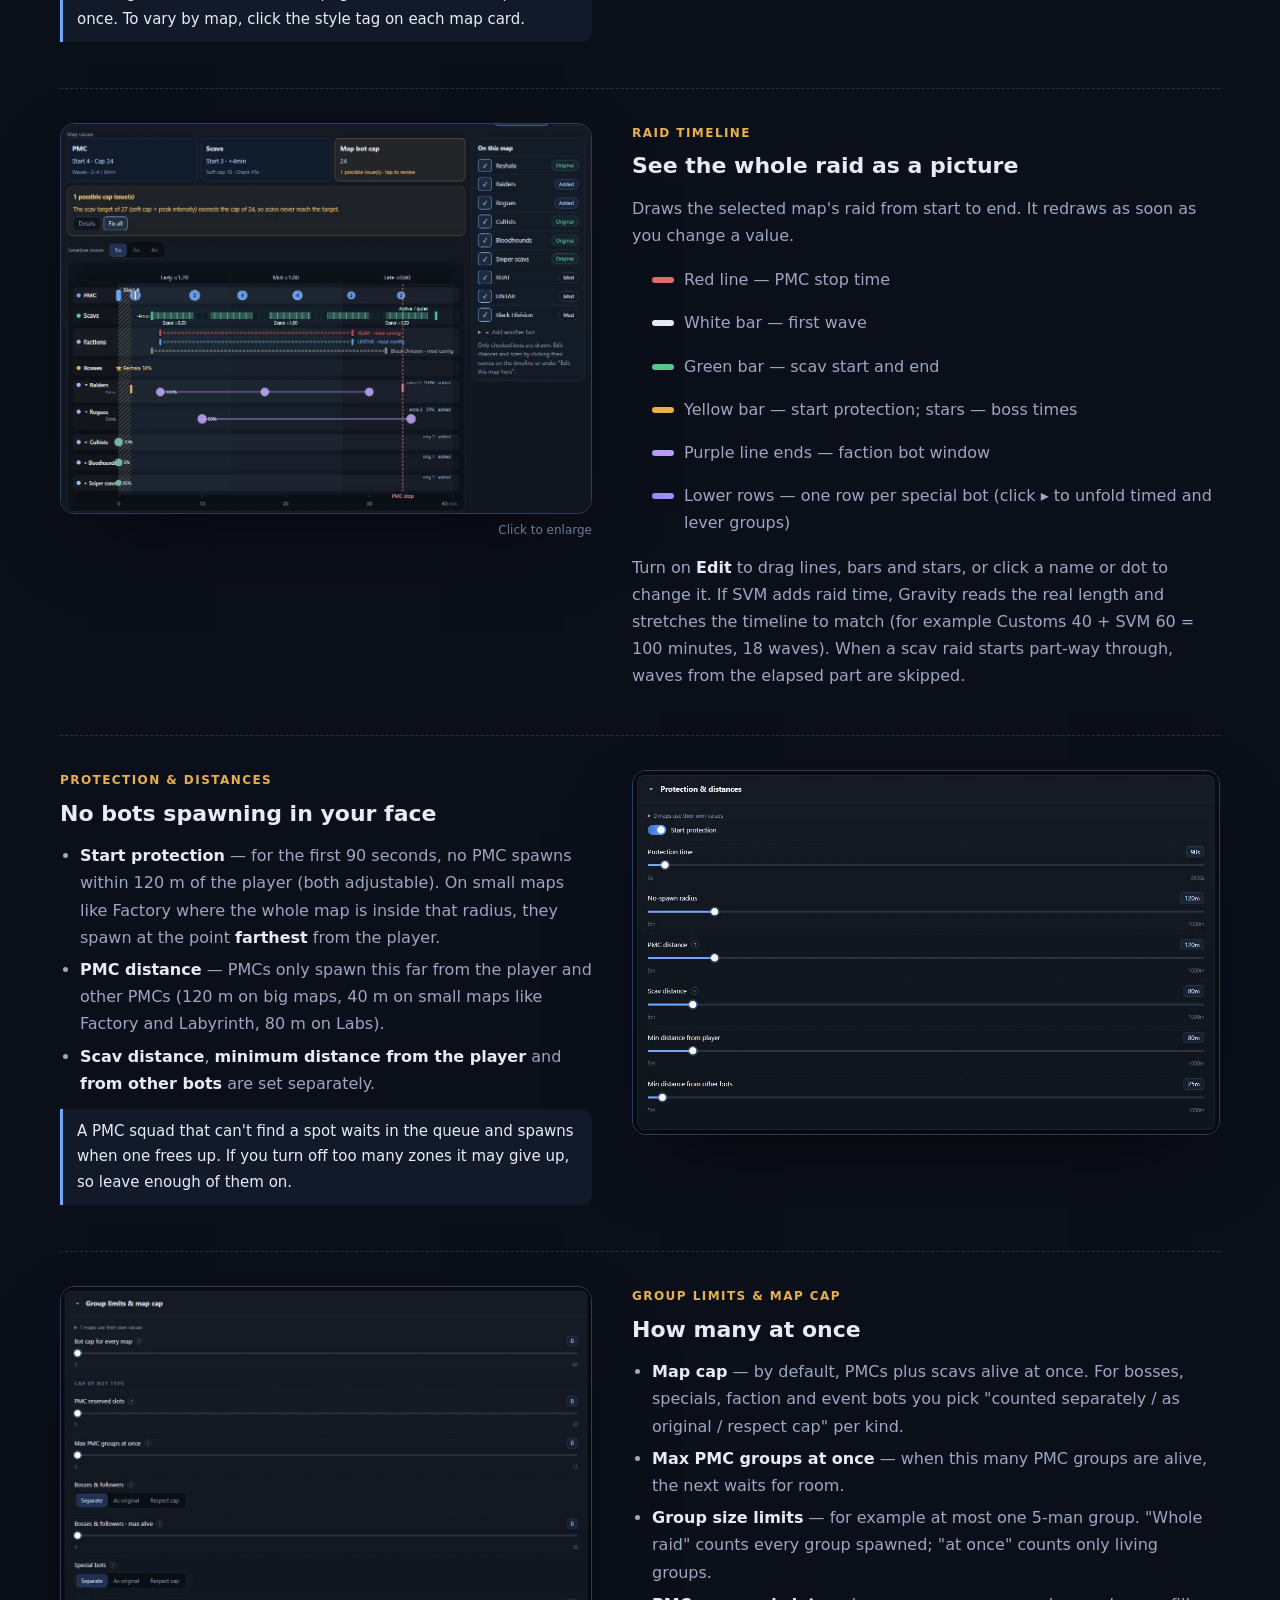
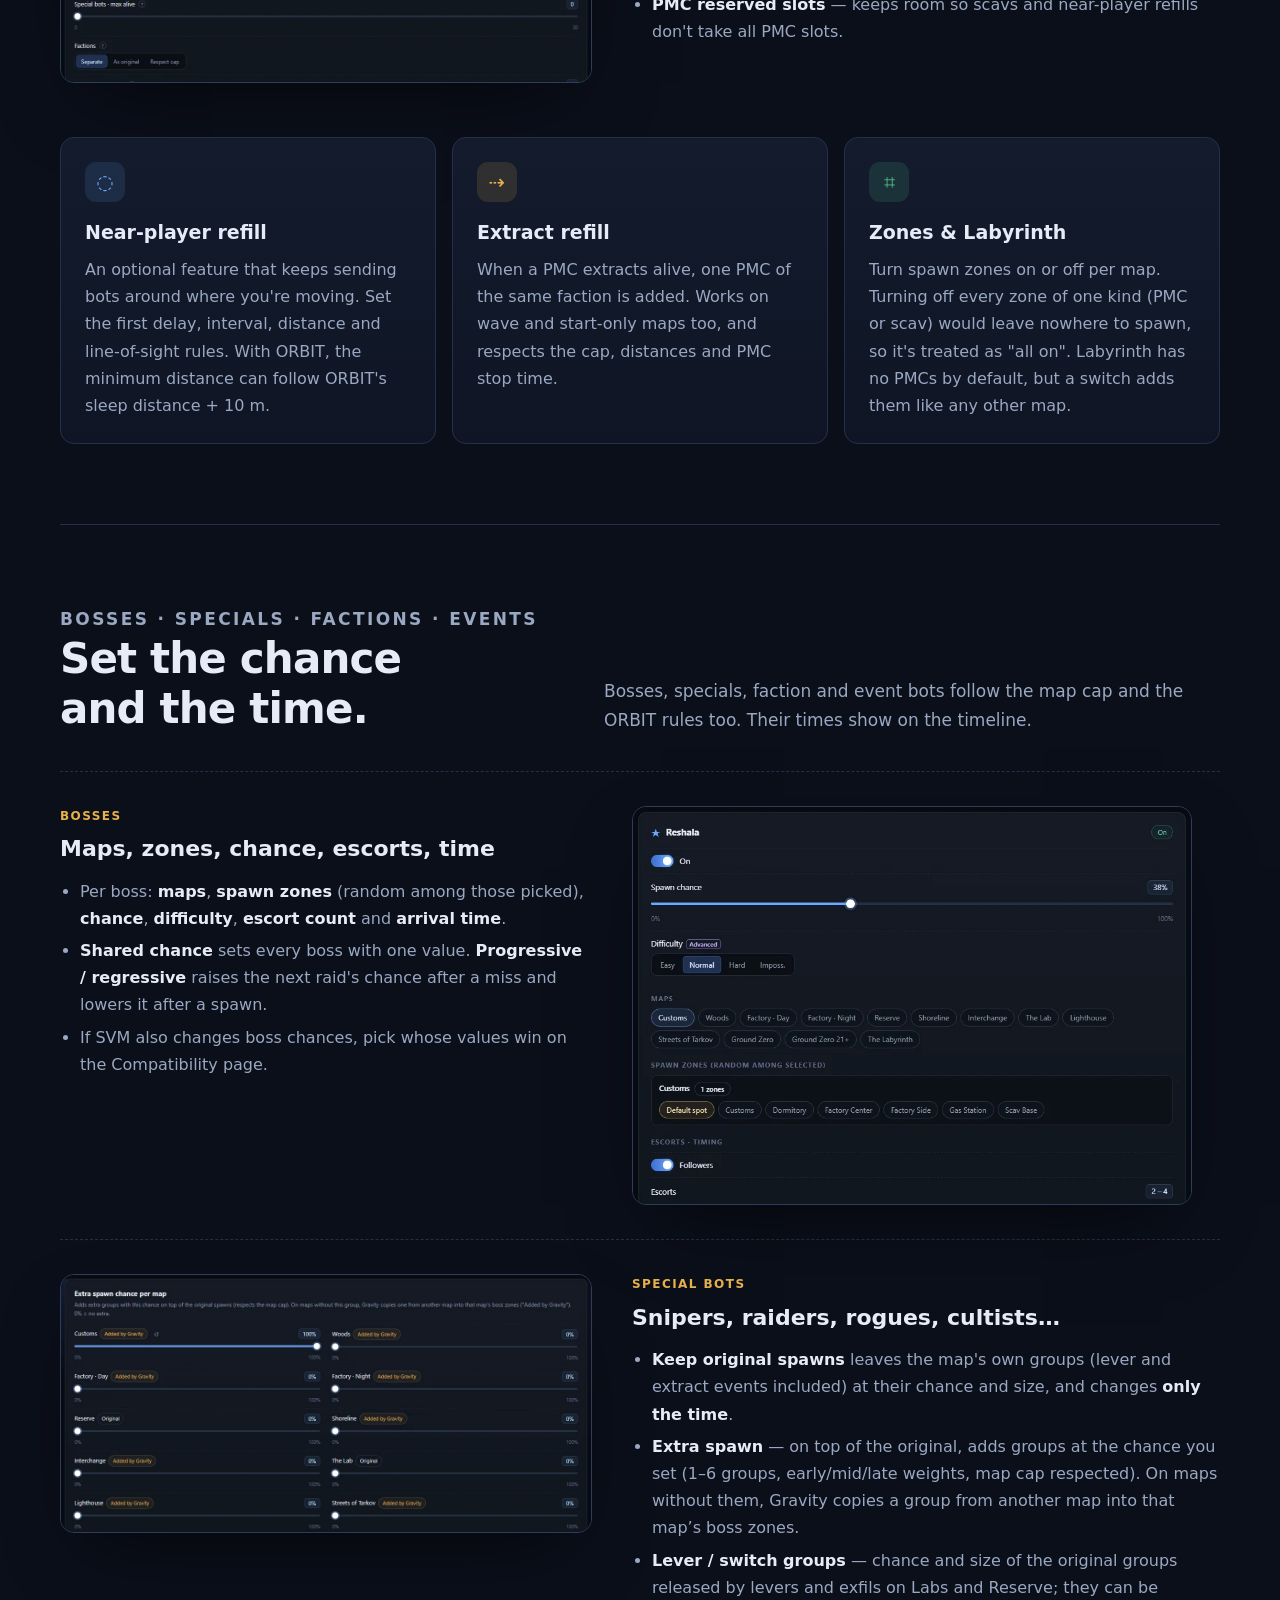
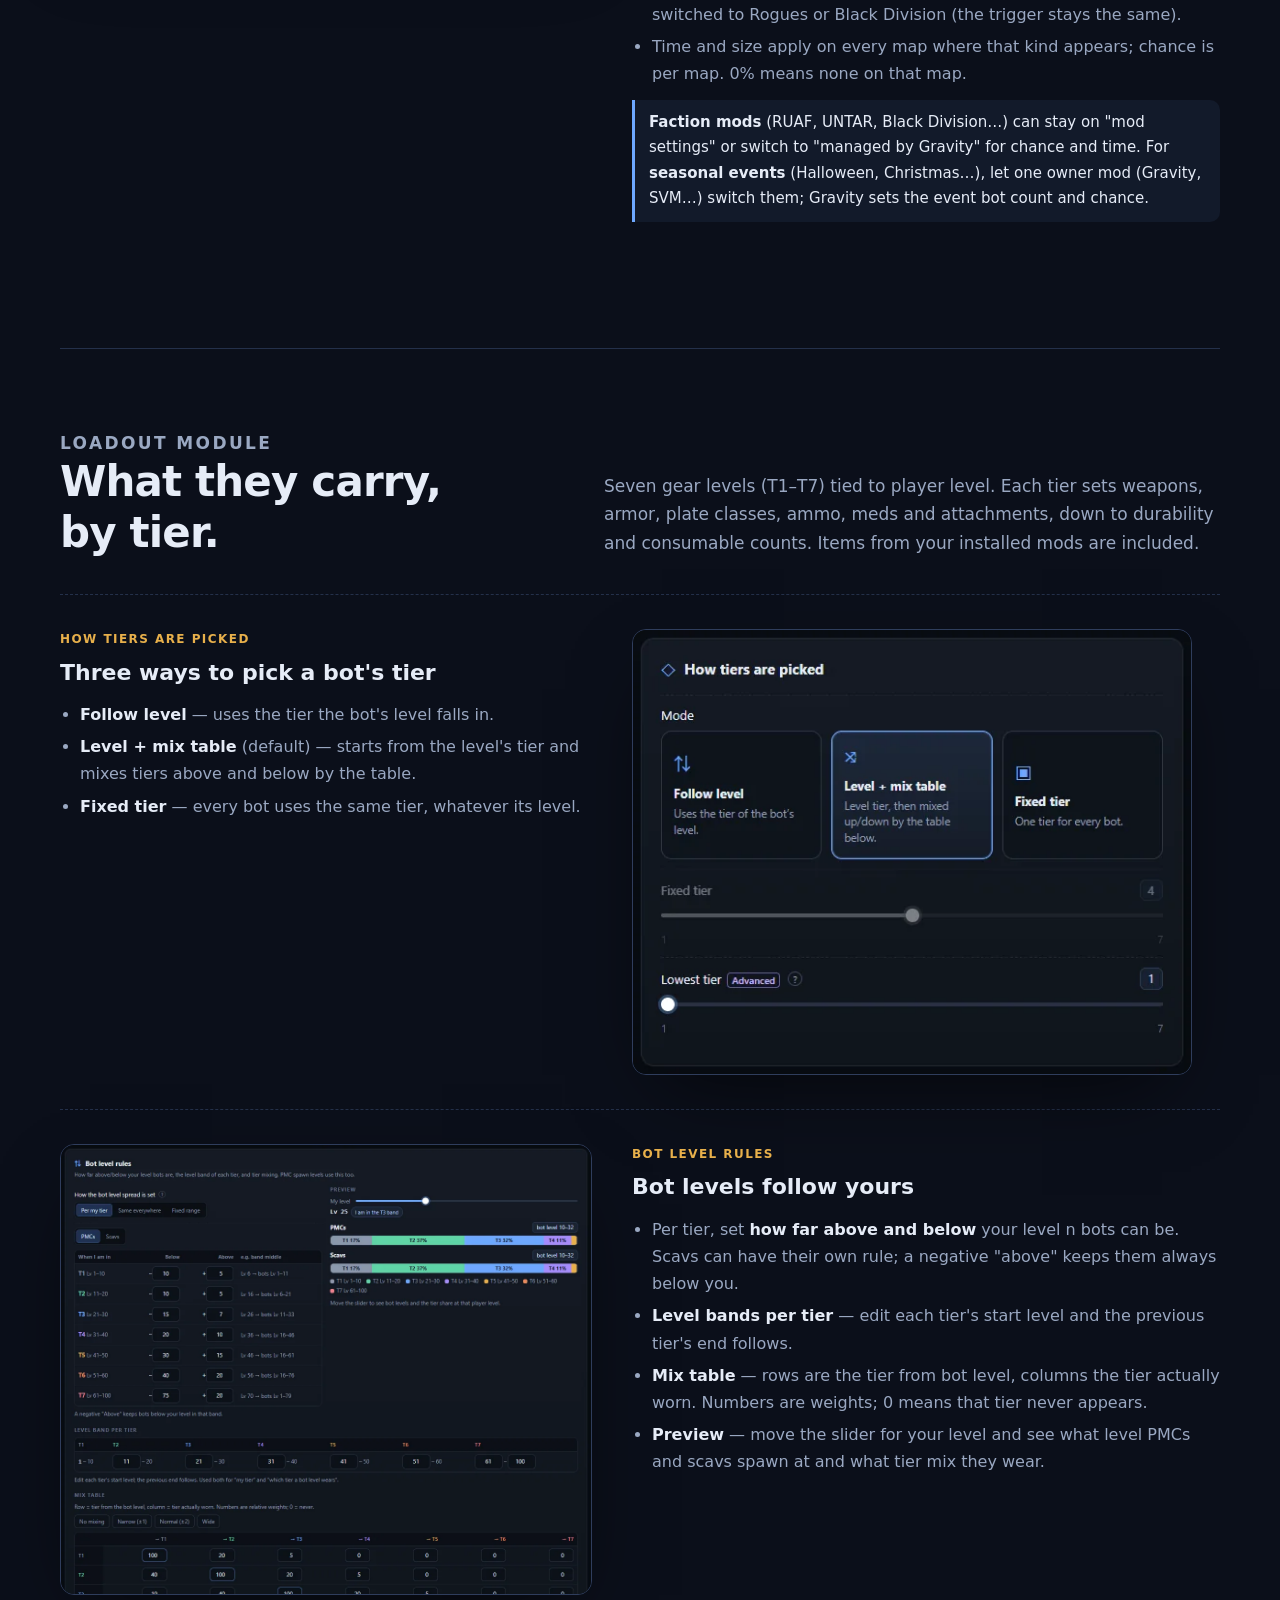
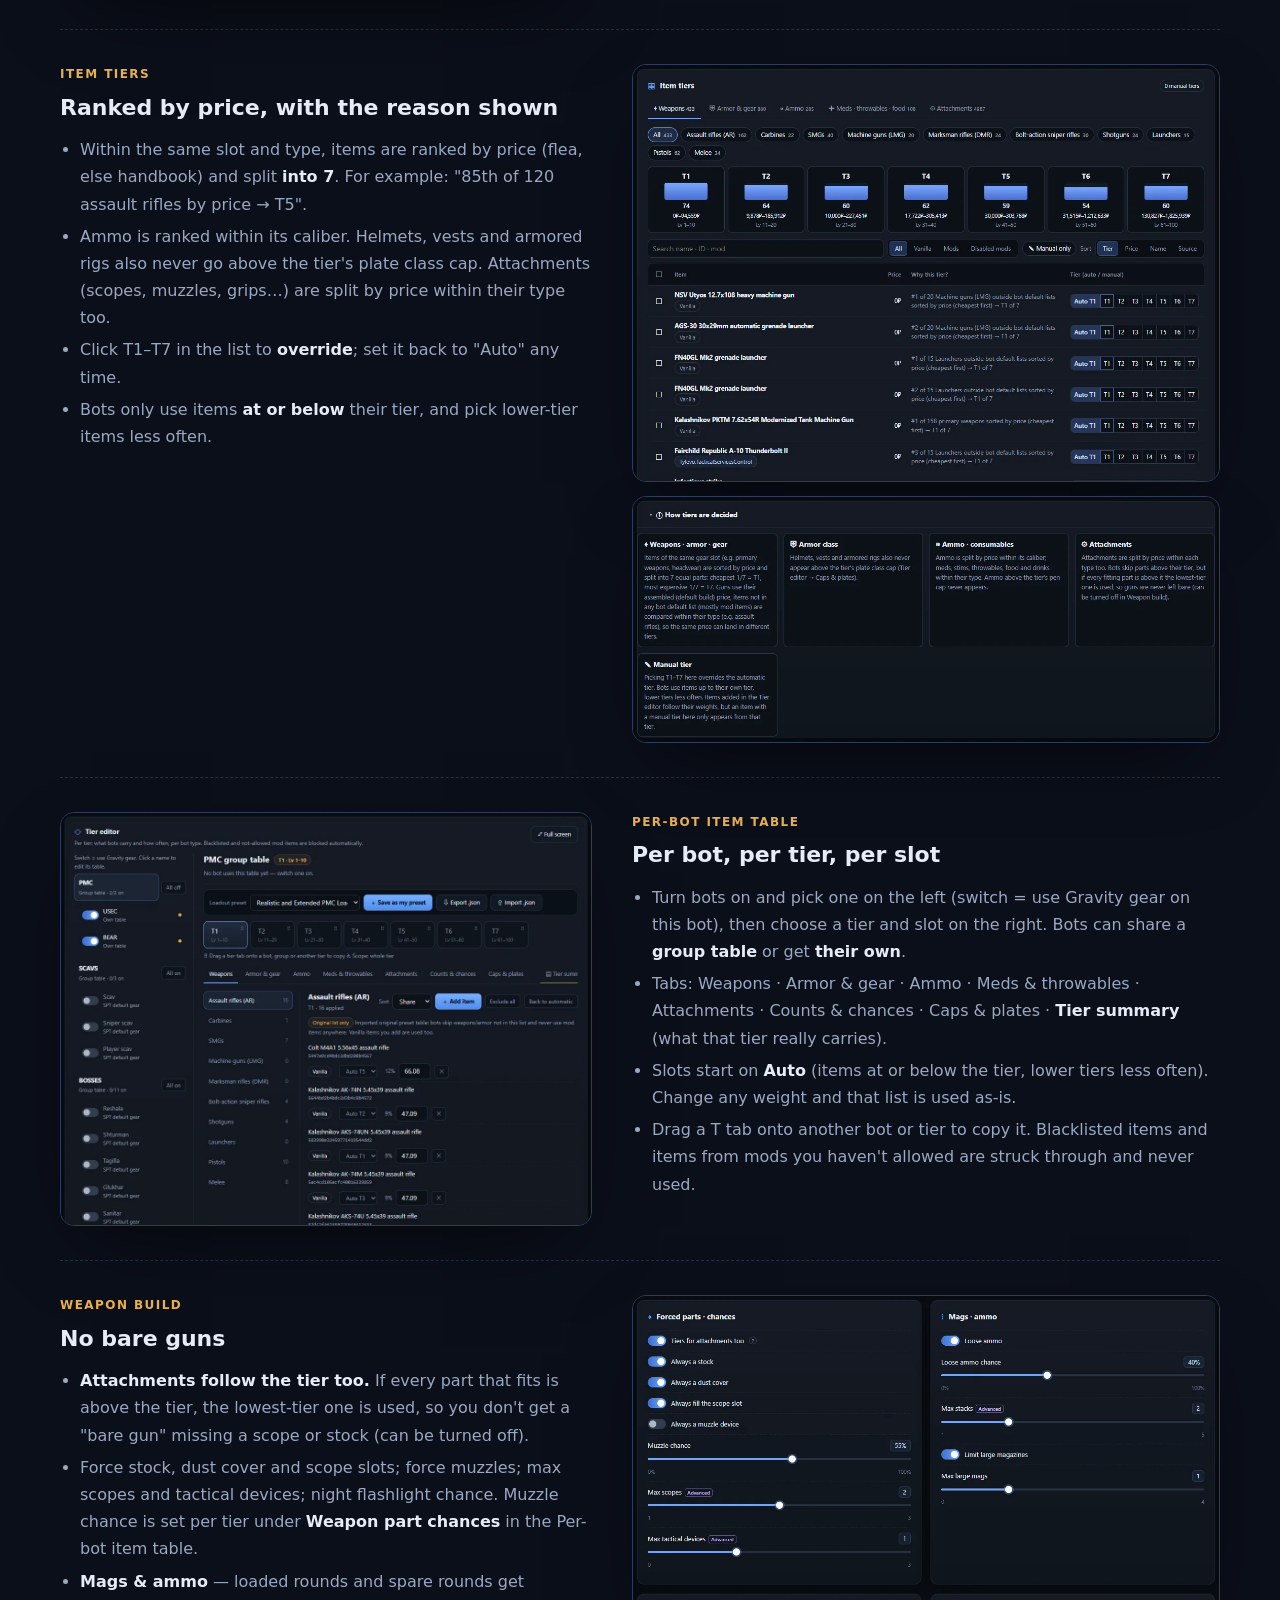
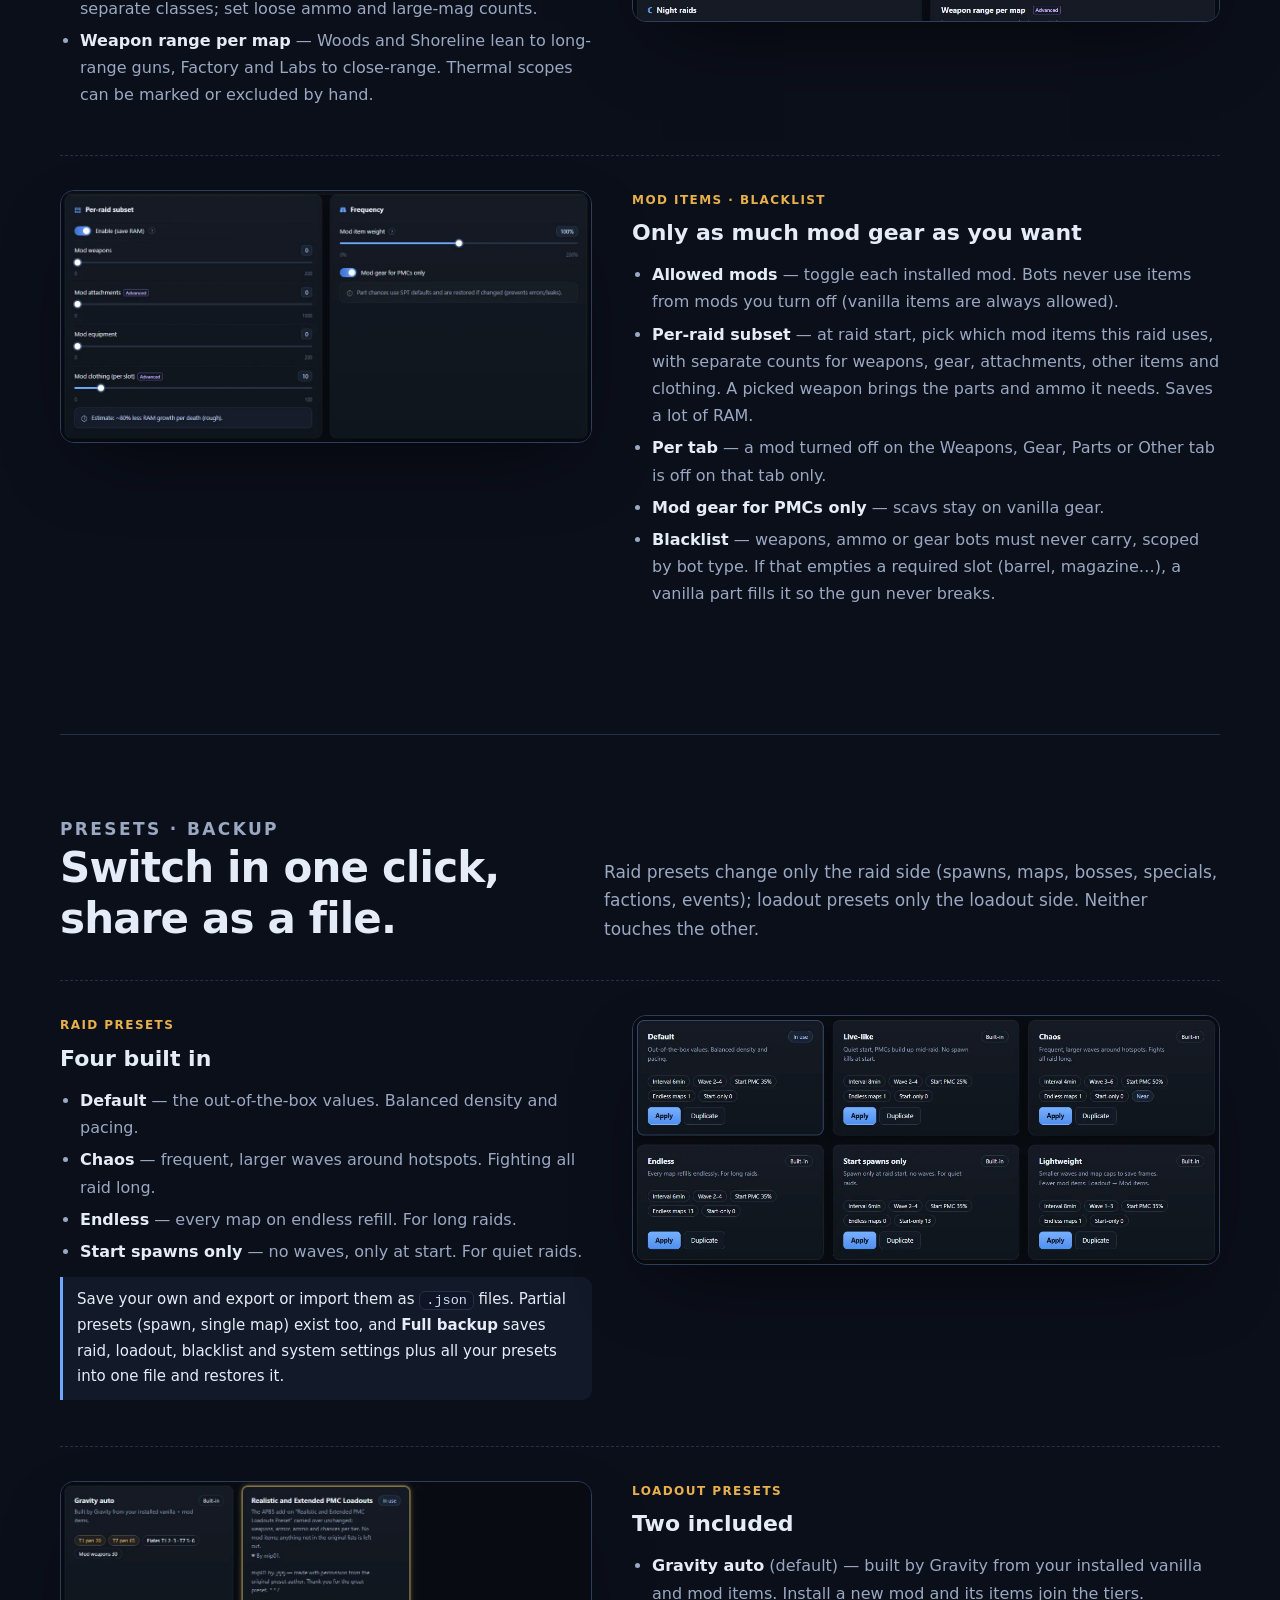
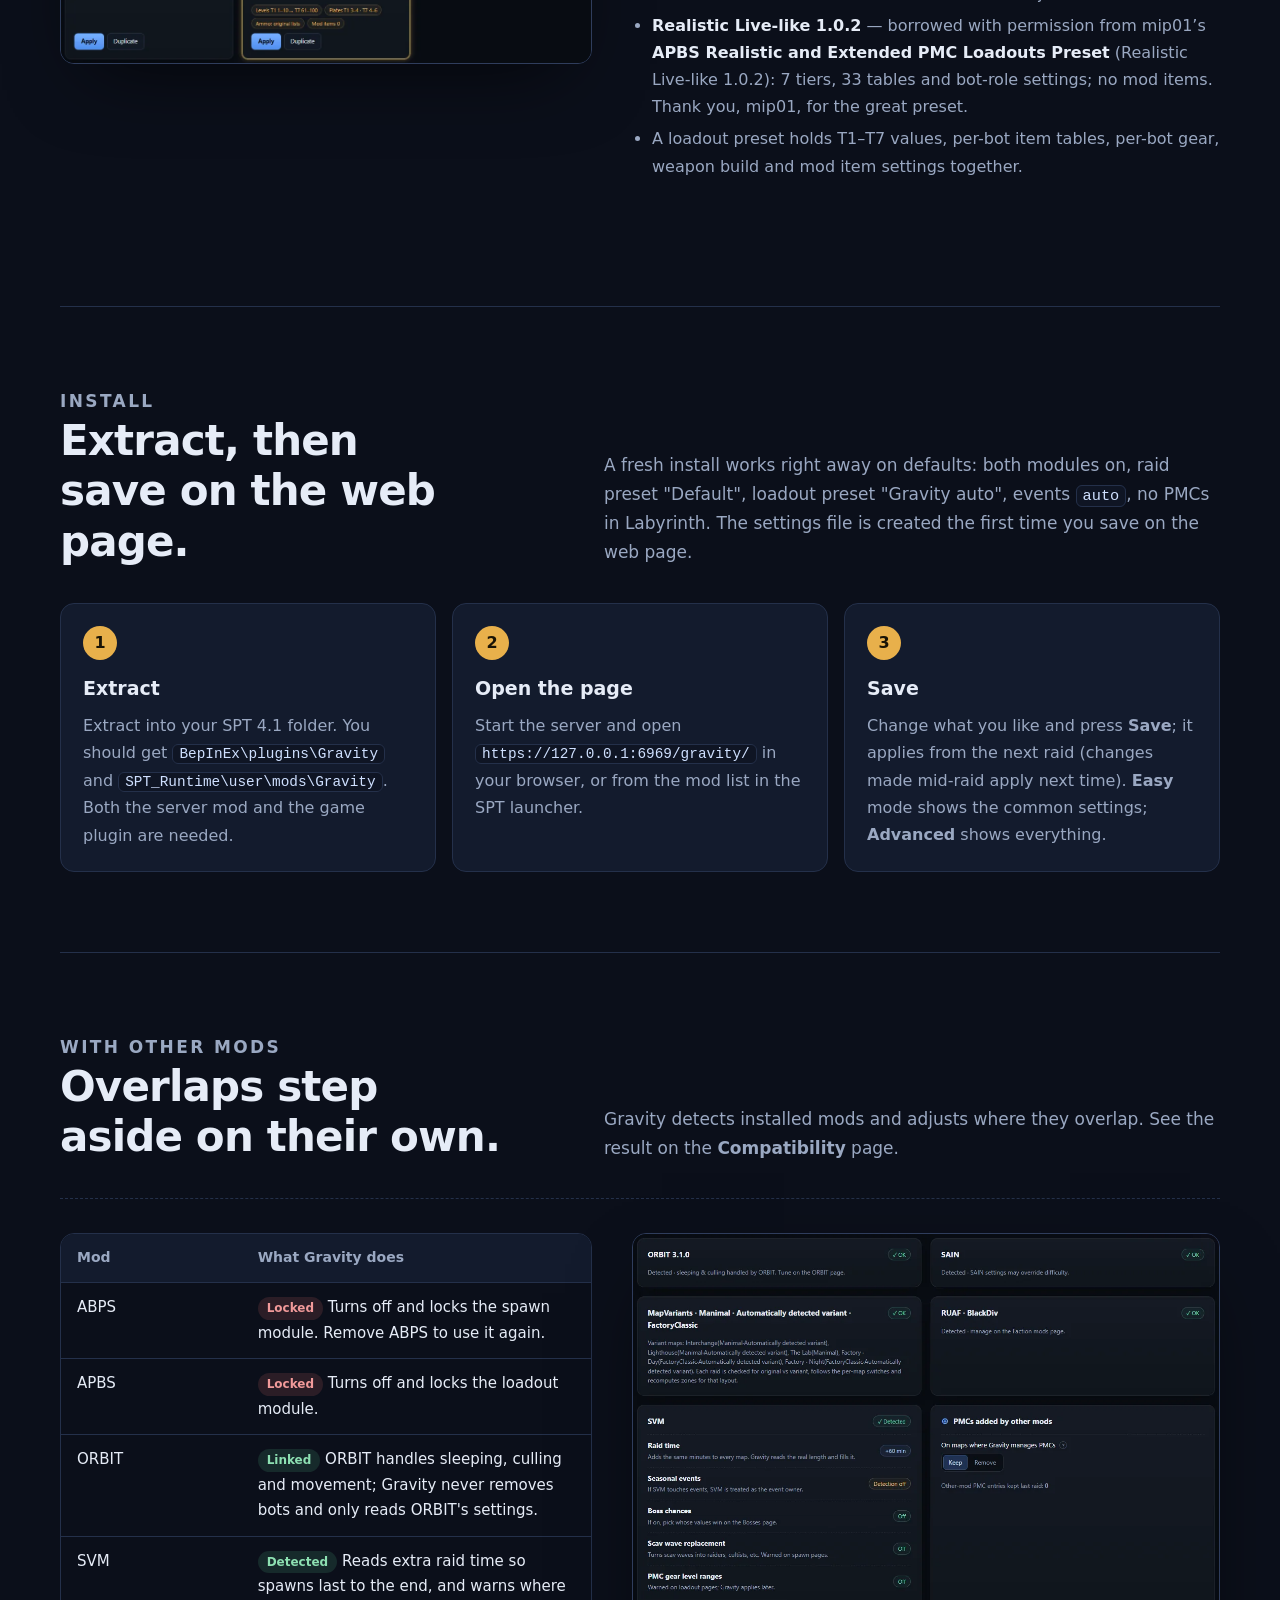
==== commit 1c038f7f: "1.1.6 #106 README 한/영·사이트·변경 이력에 설정 화면 손질, 모드 선택칸 폭 제한" ====
--- a/site/index.html
+++ b/site/index.html
@@ -95,7 +95,7 @@
       <div><p class="kicker"><span class="ko">1.0.6 ~ 1.1.6에서 달라진 점</span><span class="en" lang="en">New in 1.0.6 – 1.1.6</span></p>
         <h2 id="new-title"><span class="ko">프리셋을 만들 때<br>빠진 부품까지.</span><span class="en" lang="en">Build presets<br>without missing parts.</span></h2></div>
       <p><span class="ko">이전 판 설정 파일은 그대로 읽히고, 새 칸은 기본값이면 이전 판과 같은 결과입니다. 1.1.0의 낱개 탄약(기본 켜짐)과 근처 보충 시야 수정만 바로 적용됩니다. <b>서버와 클라이언트는 1.1.x끼리</b> 맞추십시오. 1.1.x끼리는 섞어 써도 되지만, 1.0.x와는 맞지 않습니다. 1.1.5는 서버가 바뀌었고 클라이언트는 버전 표기만 바뀌었습니다. zip째 덮어쓰면 됩니다.</span><span class="en" lang="en">Settings from earlier versions load as they are, and new options give the same result at their defaults. Only 1.1.0's loose ammo (on by default) and the near-spawn sight fix apply right away. <b>Keep server and client on 1.1.x.</b> Any 1.1.x versions mix fine, but 1.0.x does not. 1.1.5 changes the server; the client only gets a new version number. Just overwrite with the zip.</span></p>
-      <p><span class="ko"><b>1.1.6</b>: 장비 프리셋을 만드는 사람을 위한 도구입니다. 장비 티어 › 아이템 티어에서 티어를 바꿀 때 그 티어 봇이 총에 <b>조준경(마운트 경로)·맞는 탄약·필수 부품</b>을 달 수 없게 되면 <b>같이 옮기기 / 이 아이템만 / 취소</b> 창이 뜹니다(<a href="#faq-needs">질문 보기</a>). 장비 티어 › <b>프리셋 점검</b> 탭이 설정 전체에서 그런 경우를 찾아 고치기 버튼과 함께 보여 주고, 무기 줄에는 ✔/⚠가 붙습니다. 총에 맞는 부품을 종류별로 한 번에 옮기는 <b>부품 묶음</b>, 티어별 후보 수 경고, 자동 티어·내 프리셋과의 <b>변경 내역</b>, 서버가 실제로 봇을 뽑아 무엇을 들고 나오는지 보여 주는 <b>예시 봇</b>, 장비 프리셋 파일의 만든 사람·버전·필요한 모드(가져올 때 빠진 아이템·모드 알림)도 더했습니다. 프리셋 점검은 <b>봇별 아이템 표</b>도 읽어, 표에 넣은 총을 그 표 티어의 부품으로 판정합니다(<b>봇별 표에 넣기</b>로 그 표 안에서만 고치기). 봇별 표에서 통째로 빈 장비 칸이나 넣은 아이템을 모두 못 쓰게 된 칸은 비우지 않고 아이템 티어표를 따릅니다.</span><span class="en" lang="en"><b>1.1.6</b>: Tools for loadout preset makers. In Gear tiers › Item tiers, when a tier change means bots of that tier cannot fit a <b>scope (through its mounts), matching ammo or a required part</b> on a gun, a <b>Move together / Only this item / Cancel</b> window appears (<a href="#faq-needs">see the FAQ</a>). A new <b>Preset check</b> tab finds every such case with a fix button, and weapon rows get ✔/⚠. Also new: <b>part bundles</b> that move a gun's compatible parts by kind at once, a candidates-per-tier warning, a <b>change list</b> against automatic tiers or your presets, <b>example bots</b> the server really generates to show what they carry, and author / version / required mods in loadout preset files (missing items and mods are reported on import). The check also reads <b>per-bot tables</b>, judging a gun put in a table with that table tier's parts (<b>Add to table</b> fixes it inside that table only). A fully empty equipment slot in a per-bot table, or one whose items all became unusable, now follows item tiers instead of leaving bots without that gear.</span></p>
+      <p><span class="ko"><b>1.1.6</b>: 장비 프리셋을 만드는 사람을 위한 도구입니다. 장비 티어 › 아이템 티어에서 티어를 바꿀 때 그 티어 봇이 총에 <b>조준경(마운트 경로)·맞는 탄약·필수 부품</b>을 달 수 없게 되면 <b>같이 옮기기 / 이 아이템만 / 취소</b> 창이 뜹니다(<a href="#faq-needs">질문 보기</a>). 장비 티어 › <b>프리셋 점검</b> 탭이 설정 전체에서 그런 경우를 찾아 고치기 버튼과 함께 보여 주고, 무기 줄에는 ✔/⚠가 붙습니다. 총에 맞는 부품을 종류별로 한 번에 옮기는 <b>부품 묶음</b>, 티어별 후보 수 경고, 자동 티어·내 프리셋과의 <b>변경 내역</b>, 서버가 실제로 봇을 뽑아 무엇을 들고 나오는지 보여 주는 <b>예시 봇</b>, 장비 프리셋 파일의 만든 사람·버전·필요한 모드(가져올 때 빠진 아이템·모드 알림)도 더했습니다. 프리셋 점검은 <b>봇별 아이템 표</b>도 읽어, 표에 넣은 총을 그 표 티어의 부품으로 판정합니다(<b>봇별 표에 넣기</b>로 그 표 안에서만 고치기). 봇별 표에서 통째로 빈 장비 칸이나 넣은 아이템을 모두 못 쓰게 된 칸은 비우지 않고 아이템 티어표를 따릅니다. 설정 화면도 손봤습니다(사용자 피드백): 빠른 설정에서 프리셋을 바로 적용하고 맵별 예상 봇 수·흐름·난이도를 <b>막대</b>로, "지금 설정이면" 카드, 봇별 장비의 <b>티어 범위</b>(예: 킬라 T2~T4)와 PMC·스캐브 알림, 무기 구성 <b>티어 엄격하게</b> 버튼, 접히는 프리셋 점검·모드 골라 필터·레벨→티어 막대, 스폰 타임라인 <b>휠로 커서 위치 확대</b>, 할로윈 <b>좀비 타길라</b> 칸, 한눈에 "ABPS 사용 중 → Gravity 스폰 꺼짐" 표시. 감염자(좀비) 장비는 바꾸지 않습니다.</span><span class="en" lang="en"><b>1.1.6</b>: Tools for loadout preset makers. In Gear tiers › Item tiers, when a tier change means bots of that tier cannot fit a <b>scope (through its mounts), matching ammo or a required part</b> on a gun, a <b>Move together / Only this item / Cancel</b> window appears (<a href="#faq-needs">see the FAQ</a>). A new <b>Preset check</b> tab finds every such case with a fix button, and weapon rows get ✔/⚠. Also new: <b>part bundles</b> that move a gun's compatible parts by kind at once, a candidates-per-tier warning, a <b>change list</b> against automatic tiers or your presets, <b>example bots</b> the server really generates to show what they carry, and author / version / required mods in loadout preset files (missing items and mods are reported on import). The check also reads <b>per-bot tables</b>, judging a gun put in a table with that table tier's parts (<b>Add to table</b> fixes it inside that table only). A fully empty equipment slot in a per-bot table, or one whose items all became unusable, now follows item tiers instead of leaving bots without that gear. The settings page was polished too (user feedback): presets apply from Quick setup with <b>bars</b> for expected bots per map, flow and difficulty, a "With these settings" card, a per-bot <b>tier range</b> (e.g. Killa T2–T4) with a notice for PMCs and scavs, a <b>Make tiers strict</b> button in Weapon build, a folded Preset check, a mod picker filter, a level → tier bar, <b>wheel zoom at the cursor</b> on the spawn timeline, a Halloween <b>Zombie Tagilla</b> field and "ABPS in use → Gravity spawns off" on the Overview. Infected (zombies) are no longer re-dressed.</span></p>
       <p><span class="ko"><b>1.1.5</b>: 봇이 <b>티어에 맞는 장비 한 벌</b>을 입습니다. 장비 티어 화면에서 ① 봇 티어 정하기(기본 <b>레벨 따라가기</b>)와 ② 장비 고르기(<b>봇 티어 장비만 / 한 티어 아래까지 / 아래 티어 전부</b>, Gravity 자동 기본은 한 티어 아래까지)를 순서대로 고릅니다. PMC는 <b>옷도 티어에 맞게</b> 입습니다: 래그맨 의상의 요구 레벨로 옷마다 티어를 매기고, 모드 옷도 상인 판매 조건(레벨·값·업적)으로 티어를 정합니다(레벨 1·거의 공짜인 모드 옷은 기본으로 안 입음). 다른 모드가 지운 헬멧·헤드셋·안경·얼굴 가리개·방탄복 겹침 제한도 봇은 원래대로 지킵니다(헬멧 위에 헤드셋이 겹쳐 보이던 것). 예비 탄창이 총마다 따로 세여 넘치던 것, 약실에 안 맞는 탄창, 모드 옷 등장 배율이 150% 아래에서 먹지 않던 것을 고쳤습니다. <b>봇 체력 · 스킬</b>에서 원래 → 바뀐 체력·스킬을 미리 보고, 시스템 › <b>번역</b>에서 화면을 직접 번역해 넣을 수 있습니다(<a href="#faq-lang">언어 팩</a>). 레이드 프리셋은 4개(기본·난전·무한 리필·시작 스폰만)로 정리했습니다.</span><span class="en" lang="en"><b>1.1.5</b>: bots wear <b>a full set of gear that fits their tier</b>. On Gear tiers, pick ① the bot tier (default <b>Follow level</b>) and then ② gear (<b>Bot tier only / Down one tier / All lower tiers</b>; Gravity auto defaults to Down one tier). PMCs also wear <b>outfits that fit their tier</b>: each Ragman outfit gets a tier from its required level, and mod outfits get one from their trader terms (level, price, achievement); level-1, nearly free mod outfits are skipped by default. Bots keep the original helmet, headset, eyewear, face cover and body armor restrictions even when another mod removed them (no more headsets clipping through helmets). Fixed spare magazines counted per gun, magazines that don’t fit the chamber, and the mod outfit weight that did nothing below 150%. <b>Bot health &amp; skills</b> now previews original → new values, and you can translate the page yourself under System › <b>Translate</b> (<a href="#faq-lang">language packs</a>). Raid presets are down to four (Default, Chaos, Endless, Start spawns only).</span></p>
       <p><span class="ko"><b>1.1.4</b>: 웹 설정을 쉽게 바꿨습니다. 처음 열면 <b>빠른 설정</b>이 나와 봇 인원·레이드 흐름·난이도·장비 수준·보스 빈도·성능을 단계 버튼으로 맞춥니다. 사이드바 맨 위 <b>설정 찾기</b>(<code>/</code> 또는 Ctrl+K)로 칸·페이지·FAQ를 찾으면 그 칸으로 바로 갑니다. 메뉴는 22개에서 16개로 줄였습니다(장비 티어 › 봇별 아이템 표처럼 비슷한 화면은 탭으로). 맵 탭에서 공통 값을 따르는 칸을 바꾸면 "이 맵만 / 모든 맵"을 고르는 막대가 뜹니다. <b>봇 종류별 체력 배율</b>(봇 체력 · 스킬), 맵별 <b>이 맵 스캐브는 바닐라에 맡기기</b>(<a href="#faq-gas-station">세관 주유소</a>처럼 퀘스트 구역에 스캐브가 잘 안 나올 때), 아이템 티어 탄약 <b>관통력 구간</b> 거르기, PMC <b>대원마다 난이도</b>(선택, <a href="#fika-thanks">darkarchon님</a> 기여)를 넣었습니다.</span><span class="en" lang="en"><b>1.1.4</b>: the web page is easier to use. It opens on <b>Quick setup</b>, with step buttons for bot count, raid flow, difficulty, gear level, boss frequency and performance. <b>Find a setting</b> at the top of the sidebar (<code>/</code> or Ctrl+K) searches settings, pages and FAQ and jumps to the field. The menu goes from 22 to 16 entries (similar pages such as Gear tiers › Per-bot item table are now tabs). Changing a shared value on a map tab asks "this map only / all maps". New: <b>health multiplier per bot type</b> (Bot health &amp; skills), a per-map <b>Leave this map’s scavs to vanilla</b> switch (for quest areas such as the <a href="#faq-gas-station">Customs gas station</a>), ammo filtering by <b>penetration band</b> in Item tiers, and optional <b>per-member PMC difficulty</b> (contributed by <a href="#fika-thanks">darkarchon</a>).</span></p>
       <p><span class="ko"><b>1.1.3</b>: <b>UNTAR</b>를 Gravity가 관리할 수 있습니다. 1.1.2까지는 웹의 UNTAR 확률이 저장만 되고 적용되지 않아, 1~5%로 정해도 UNTAR 자체 설정 확률(세관에서 한 판에 하나라도 나올 확률 약 89%)로 나왔습니다. 이제 <b>팩션 모드 → UNTAR → Gravity가 관리</b>로 두면 순찰·검문소·레이더 사냥조가 웹 값대로 나옵니다(업데이트 직후에는 관리 꺼짐). 보스 <b>점증</b>(안 나오면 다음 판 확률 올리기)은 <b>기본 꺼짐</b>이 되고 업데이트할 때 한 번 꺼집니다. 켜 두어도 첫 판은 정한 확률 그대로입니다 — 전에는 5%로 정한 굿즈도 첫 판부터 20%였습니다. 시스템 → 인게임의 맵별 상한이 저장하면 되돌아가던 것, 왼쪽 아래 연결 표시를 고쳤고, <a href="#faq-ppes">PPES Mods</a>를 같이 쓰면 확률을 바꾸는 기능이 켜져 있는지 보스·특수 봇·팩션 화면에 보여 줍니다.</span><span class="en" lang="en"><b>1.1.3</b>: Gravity can now manage <b>UNTAR</b>. Up to 1.1.2 the UNTAR chances on the page were saved but never applied, so even at 1–5% UNTAR spawned at its own config chances (about 89% per raid for at least one group on Customs). Set <b>Faction mods → UNTAR → Managed by Gravity</b> and patrols, checkpoints and raider hunts follow the page (management starts off after the update). Boss <b>progressive chance</b> (raise after a miss) is now <b>off by default</b> and is switched off once on update. When on, the first raid uses the chance you set — before, a Goons chance of 5% started at 20%. Per-map caps under System → In-game no longer snap back after saving, the connection label at the bottom left is fixed, and with <a href="#faq-ppes">PPES Mods</a> installed the Bosses, Special bots and Faction pages show whether its chance-changing features are on.</span></p>
@@ -133,7 +133,7 @@
       <div class="copy">
         <h3><small><span class="ko">봇 체력 · 스킬</span><span class="en" lang="en">Bot health · skills</span></small><span class="ko">티어마다 체력과 스킬을 정합니다</span><span class="en" lang="en">Health and skills per tier</span></h3>
         <p><span class="ko">새 페이지에서 봇 티어(T1~T7)마다 체력(원래대로 · PMC 기준 440 · 배율)과 일반 스킬(원래대로 · 레벨 고정 · 원래의 %)을 고릅니다. 스캐브·PMC·특수 봇·보스·호위 중 따를 봇을 켜고 끄며, 버튼 하나로 모든 티어를 한 번에 맞춥니다. 내 스캐브와 게임 자료 원본은 그대로입니다.</span><span class="en" lang="en">A new page sets health (Original · PMC 440 · Multiplier) and common skills (Original · Fixed level · % of original) for each bot tier, T1–T7. Choose which bots follow it (Scavs, PMCs, specials, bosses, guards), or set every tier at once with one button. Your own player scav and the game data stay untouched.</span></p>
-        <p><span class="ko">스킬은 게임 원본에 있는 일반 스킬만 바꿉니다. 스캐브·저격 스캐브, 레샬라·콜론타이와 그 호위처럼 원본에 일반 스킬이 없는 봇은 체력만 바뀝니다.</span><span class="en" lang="en">Skills only change the common skills a bot already has. Bots with none in the game data, such as Scavs, Marksmen, Reshala, Kollontay and their guards, only get the health change.</span></p>
+        <p><span class="ko">스킬은 게임 원본에 있는 일반 스킬만 바꿉니다. 스캐브·저격 스캐브, 르샬라·콜론타이와 그 호위처럼 원본에 일반 스킬이 없는 봇은 체력만 바뀝니다.</span><span class="en" lang="en">Skills only change the common skills a bot already has. Bots with none in the game data, such as Scavs, Marksmen, Reshala, Kollontay and their guards, only get the health change.</span></p>
       </div>
       <div><a class="zoom" href="img/botstats-ko.webp" data-href-ko="img/botstats-ko.webp" data-href-en="img/botstats-en.webp" target="_blank" rel="noopener"><figure class="shot-frame">
         <img src="img/botstats-ko.webp" data-src-ko="img/botstats-ko.webp" data-src-en="img/botstats-en.webp" width="1172" height="919" loading="lazy" alt="봇 체력 · 스킬 페이지" data-alt-ko="봇 체력 · 스킬 페이지" data-alt-en="Bot health · skills page"></figure></a>
@@ -297,7 +297,7 @@
         </ul>
       </div>
       <div><a class="zoom" href="img/boss-ko.webp" data-href-ko="img/boss-ko.webp" data-href-en="img/boss-en.webp" target="_blank" rel="noopener"><figure class="shot-frame small">
-        <img src="img/boss-ko.webp" data-src-ko="img/boss-ko.webp" data-src-en="img/boss-en.webp" width="898" height="640" loading="lazy" alt="보스 설정(레샬라)" data-alt-ko="보스 설정(레샬라)" data-alt-en="Boss settings (Reshala)"></figure></a></div>
+        <img src="img/boss-ko.webp" data-src-ko="img/boss-ko.webp" data-src-en="img/boss-en.webp" width="898" height="640" loading="lazy" alt="보스 설정(르샬라)" data-alt-ko="보스 설정(르샬라)" data-alt-en="Boss settings (Reshala)"></figure></a></div>
     </div>
     <div class="feature-row flip">
       <div class="copy">
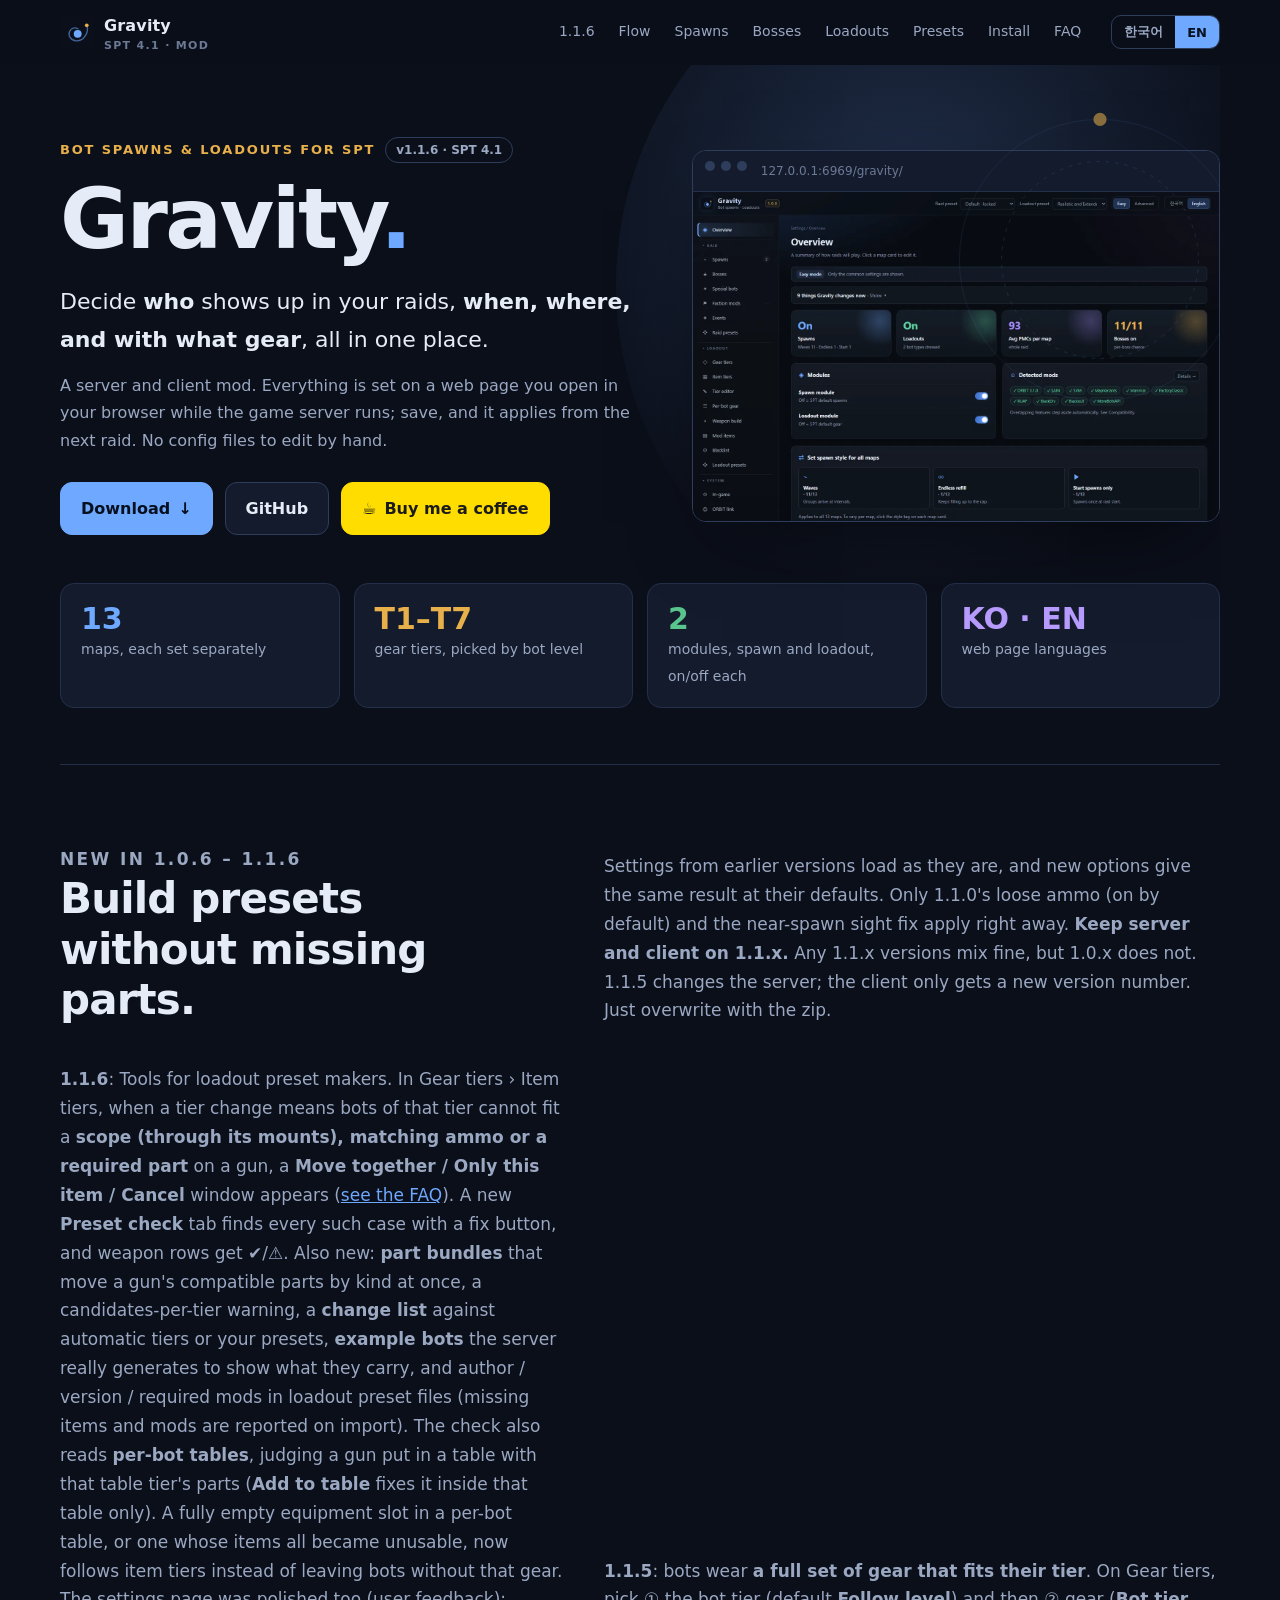
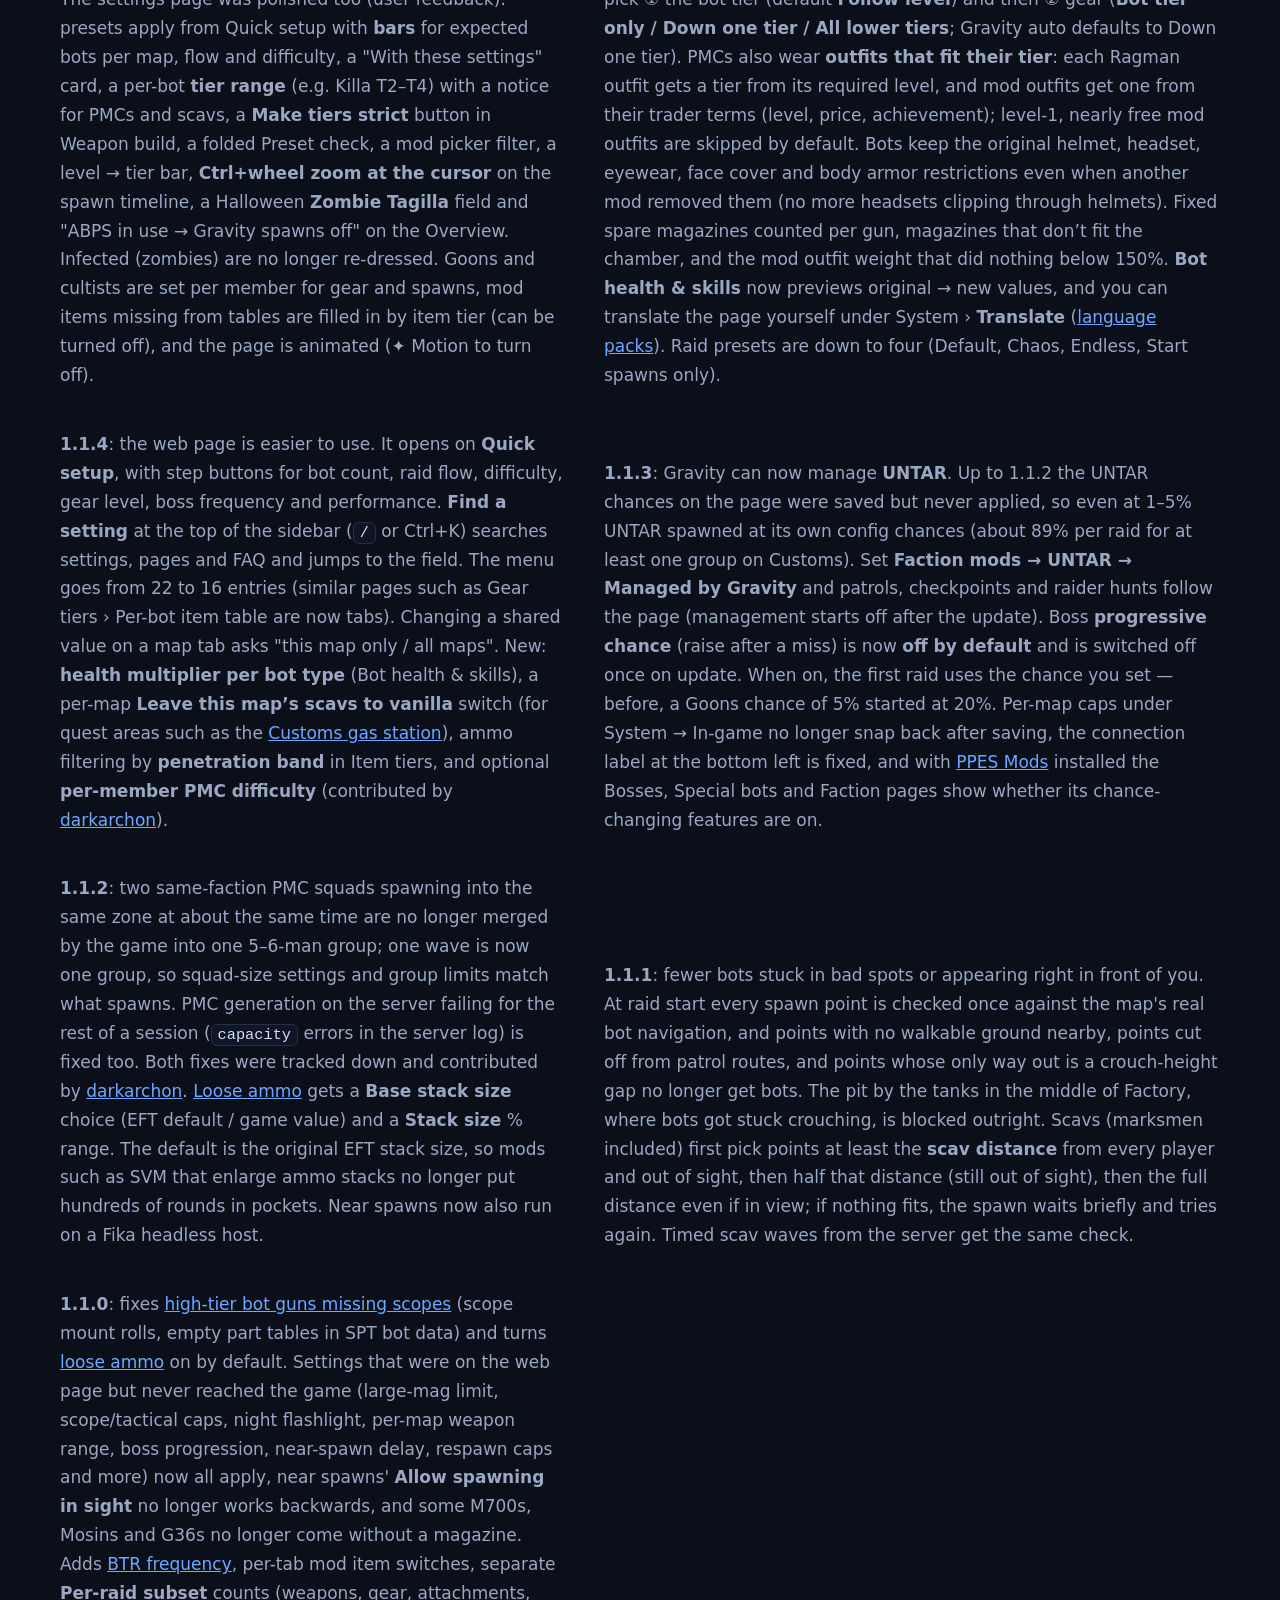
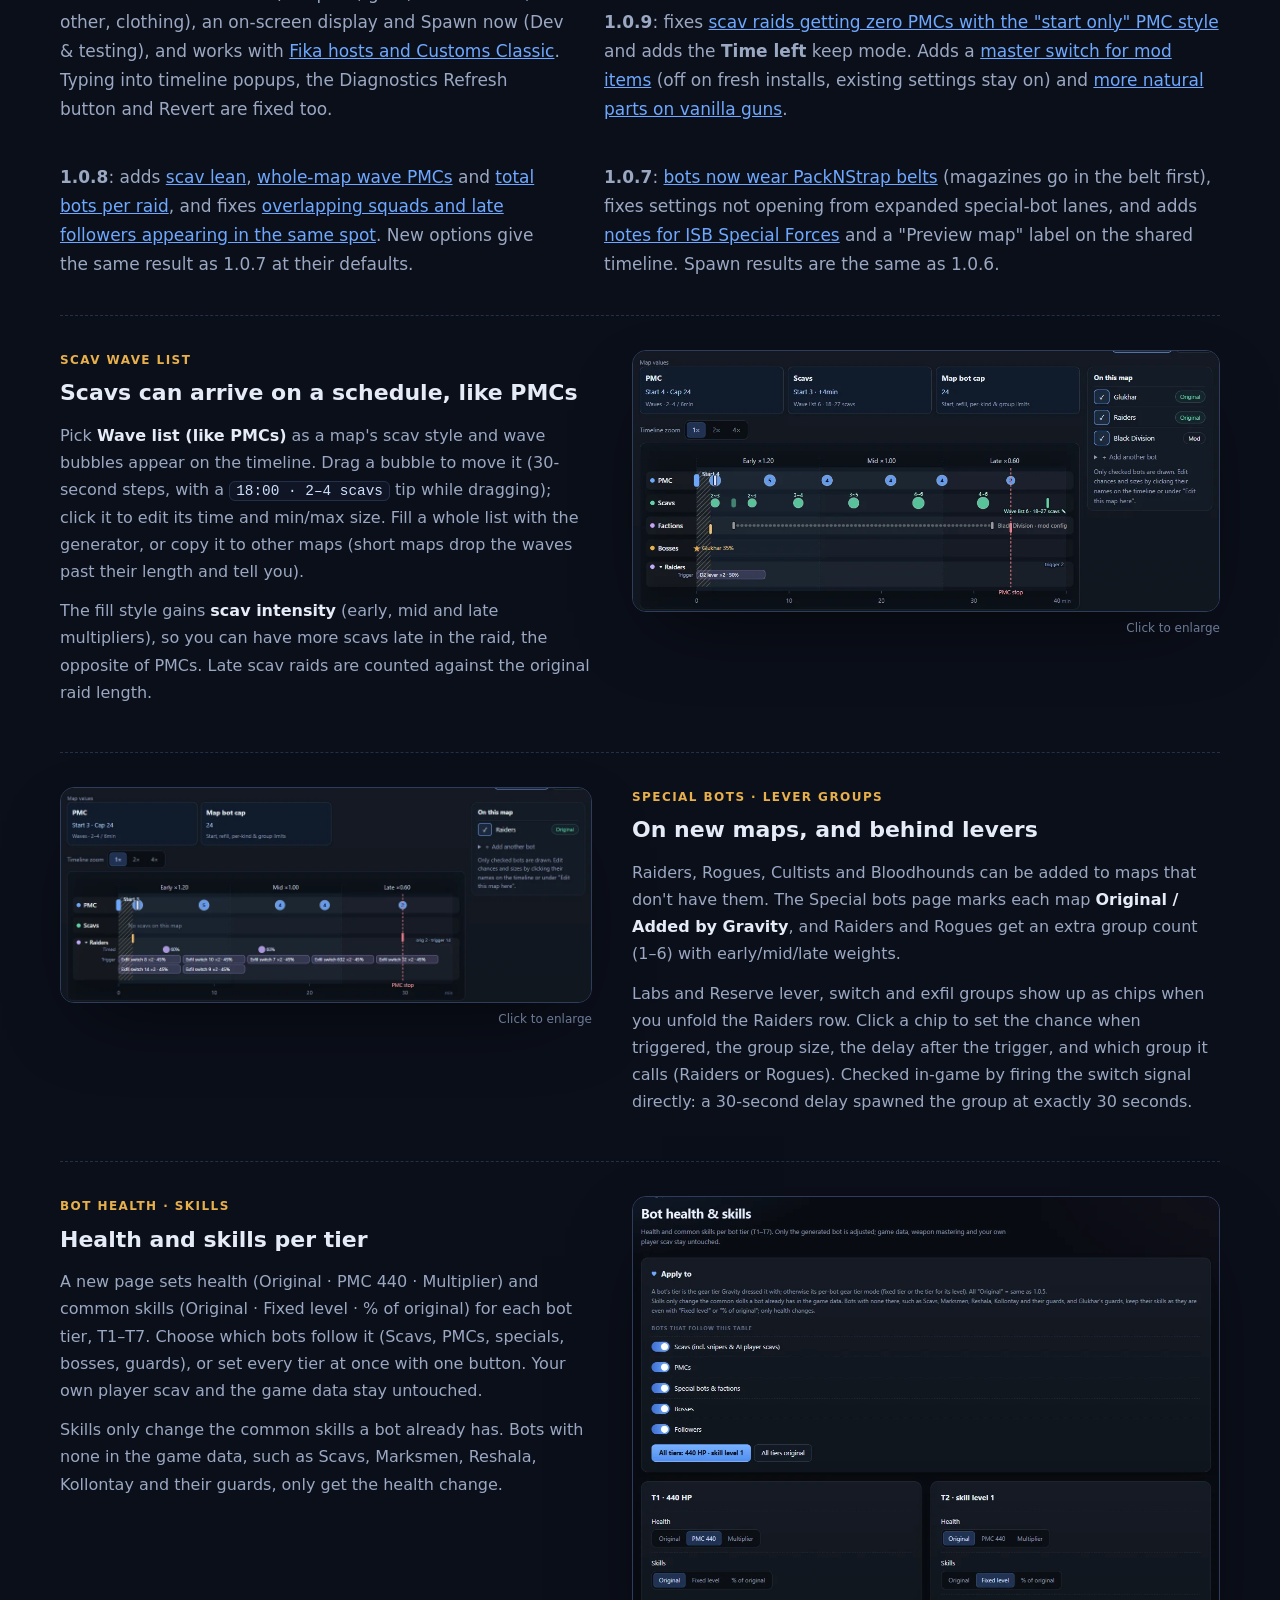
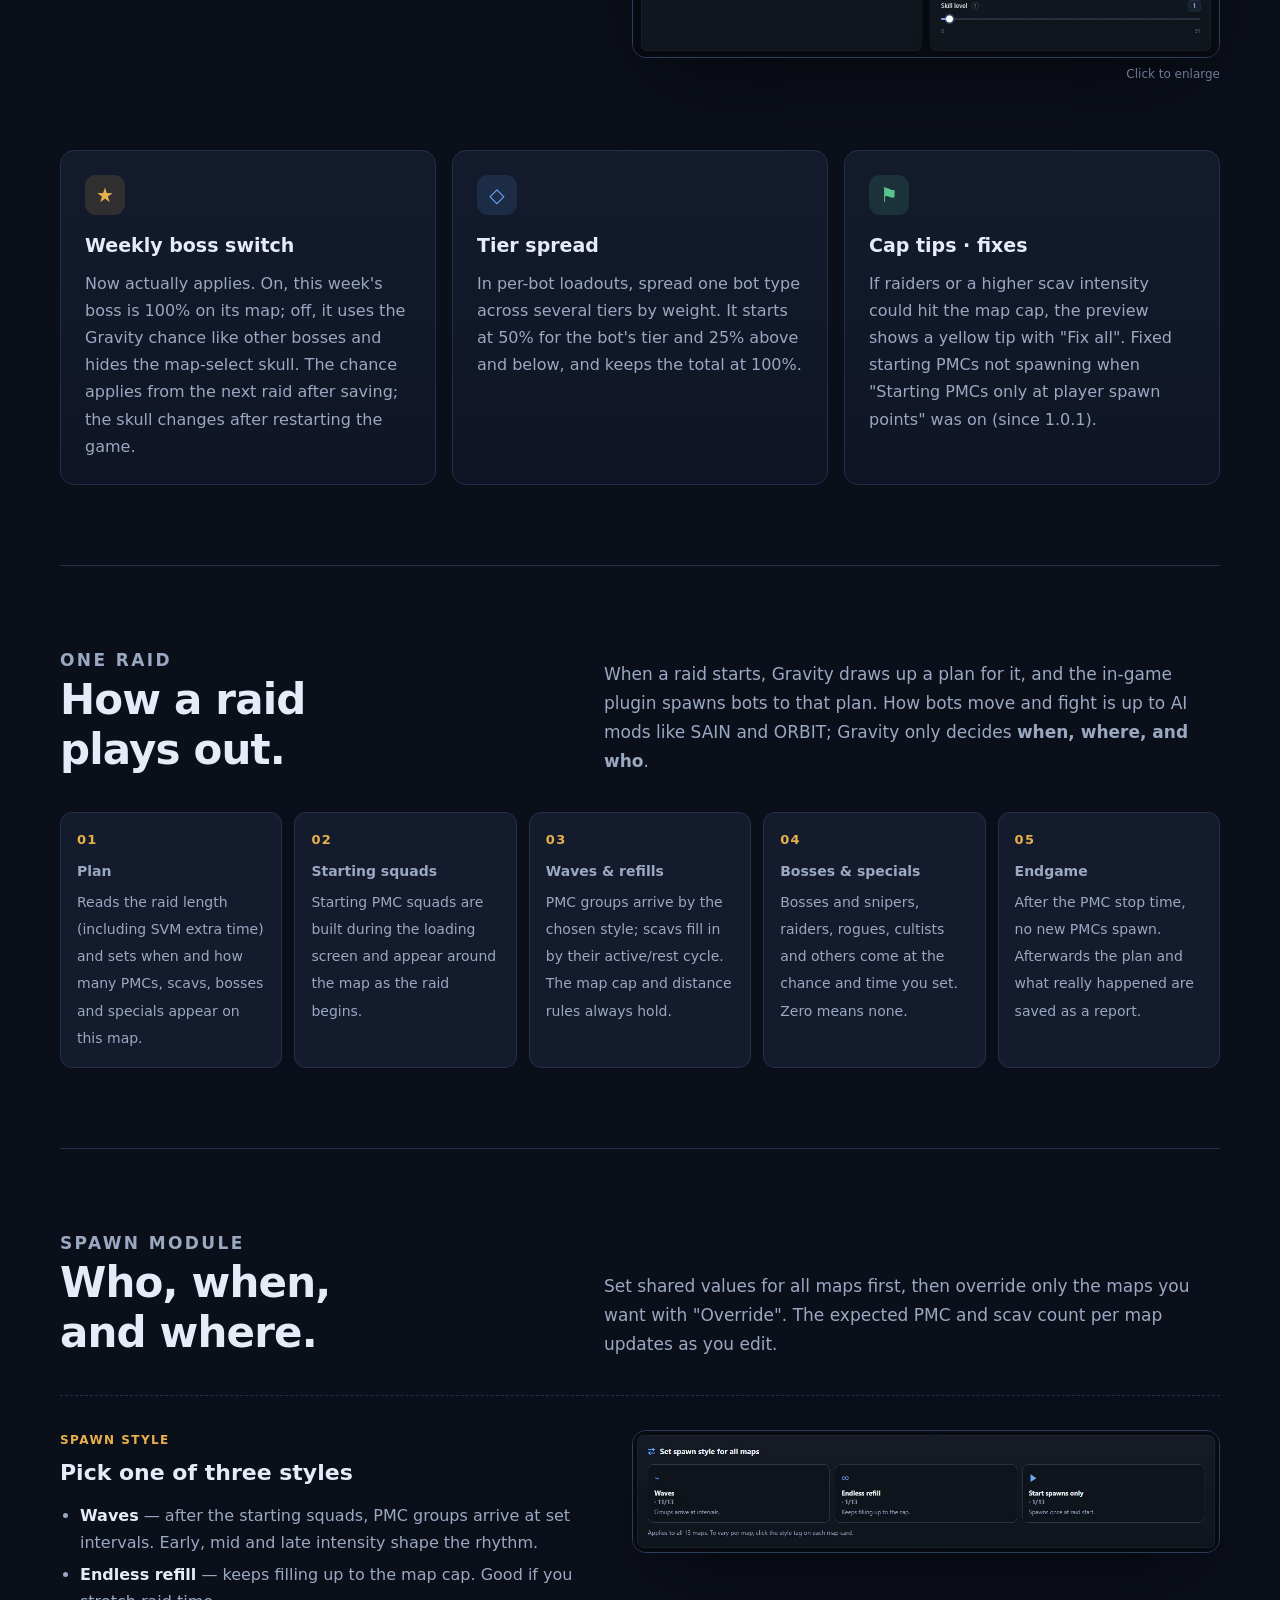
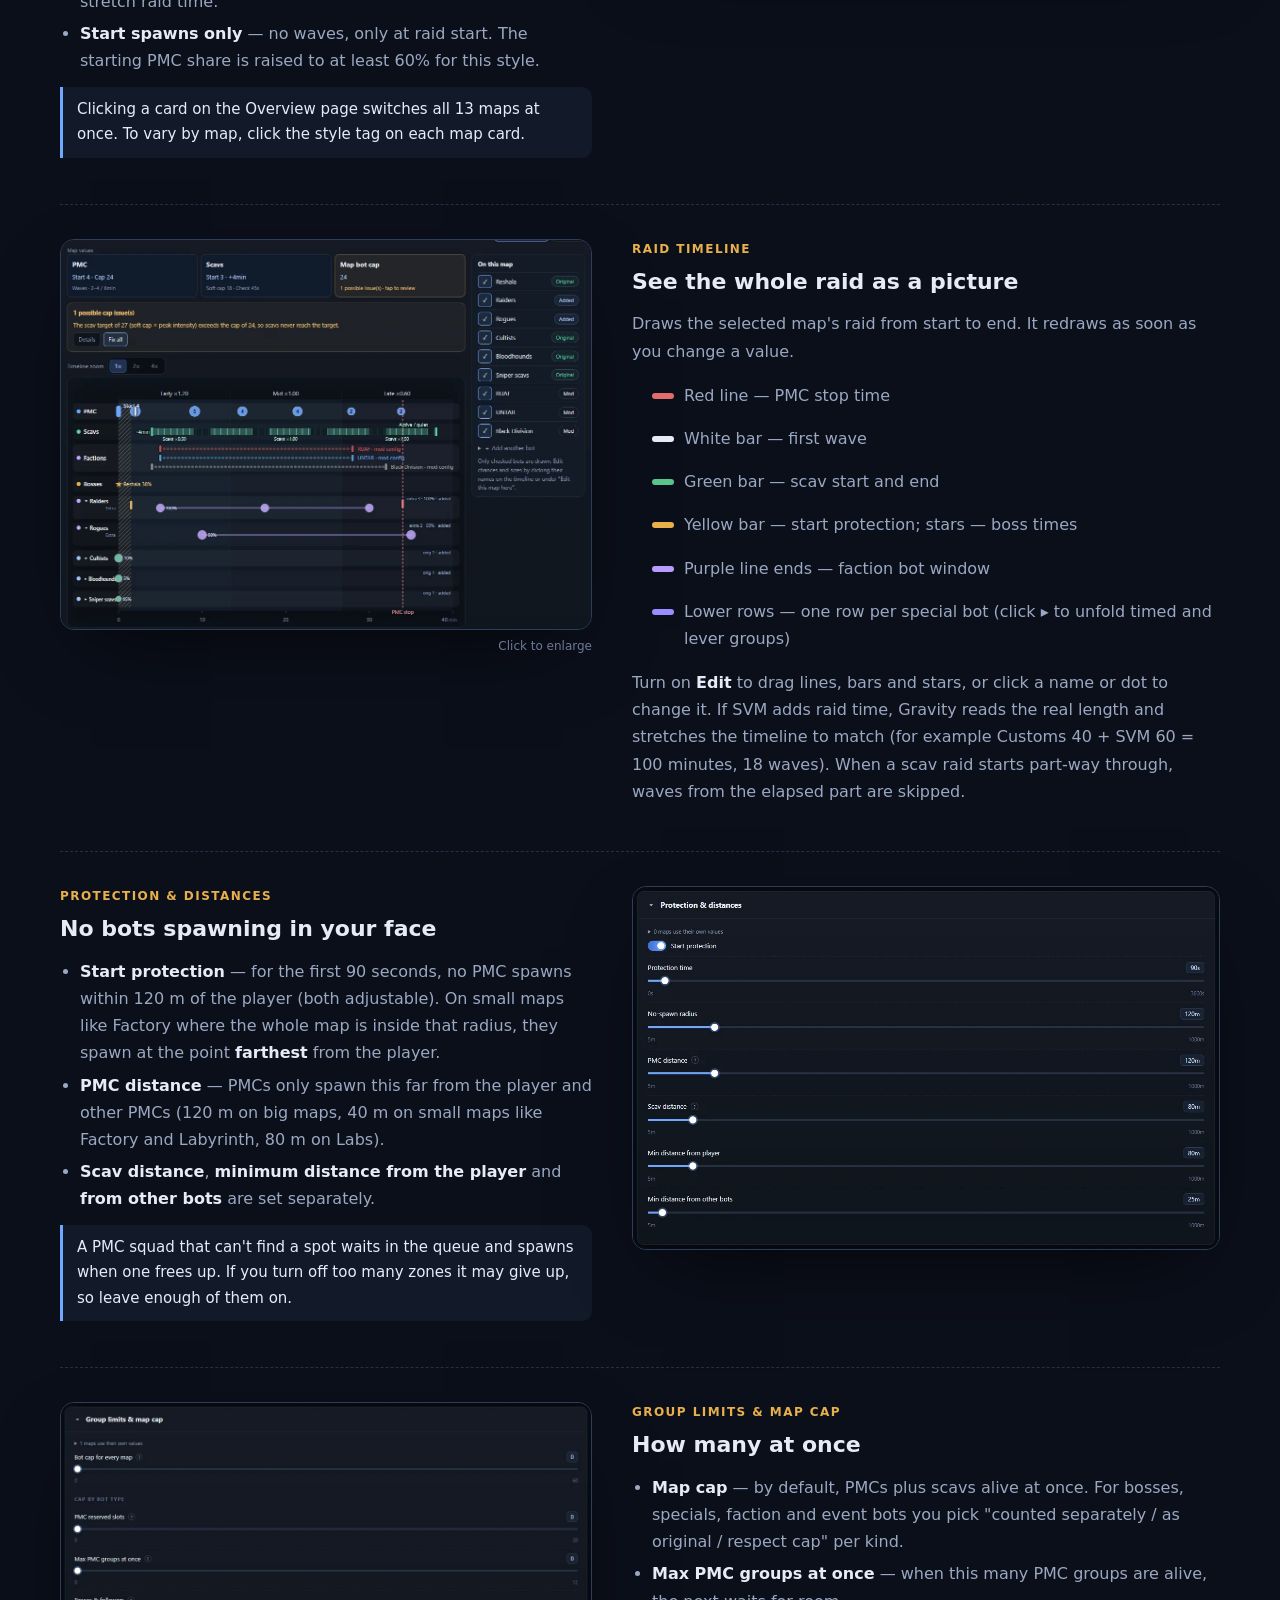
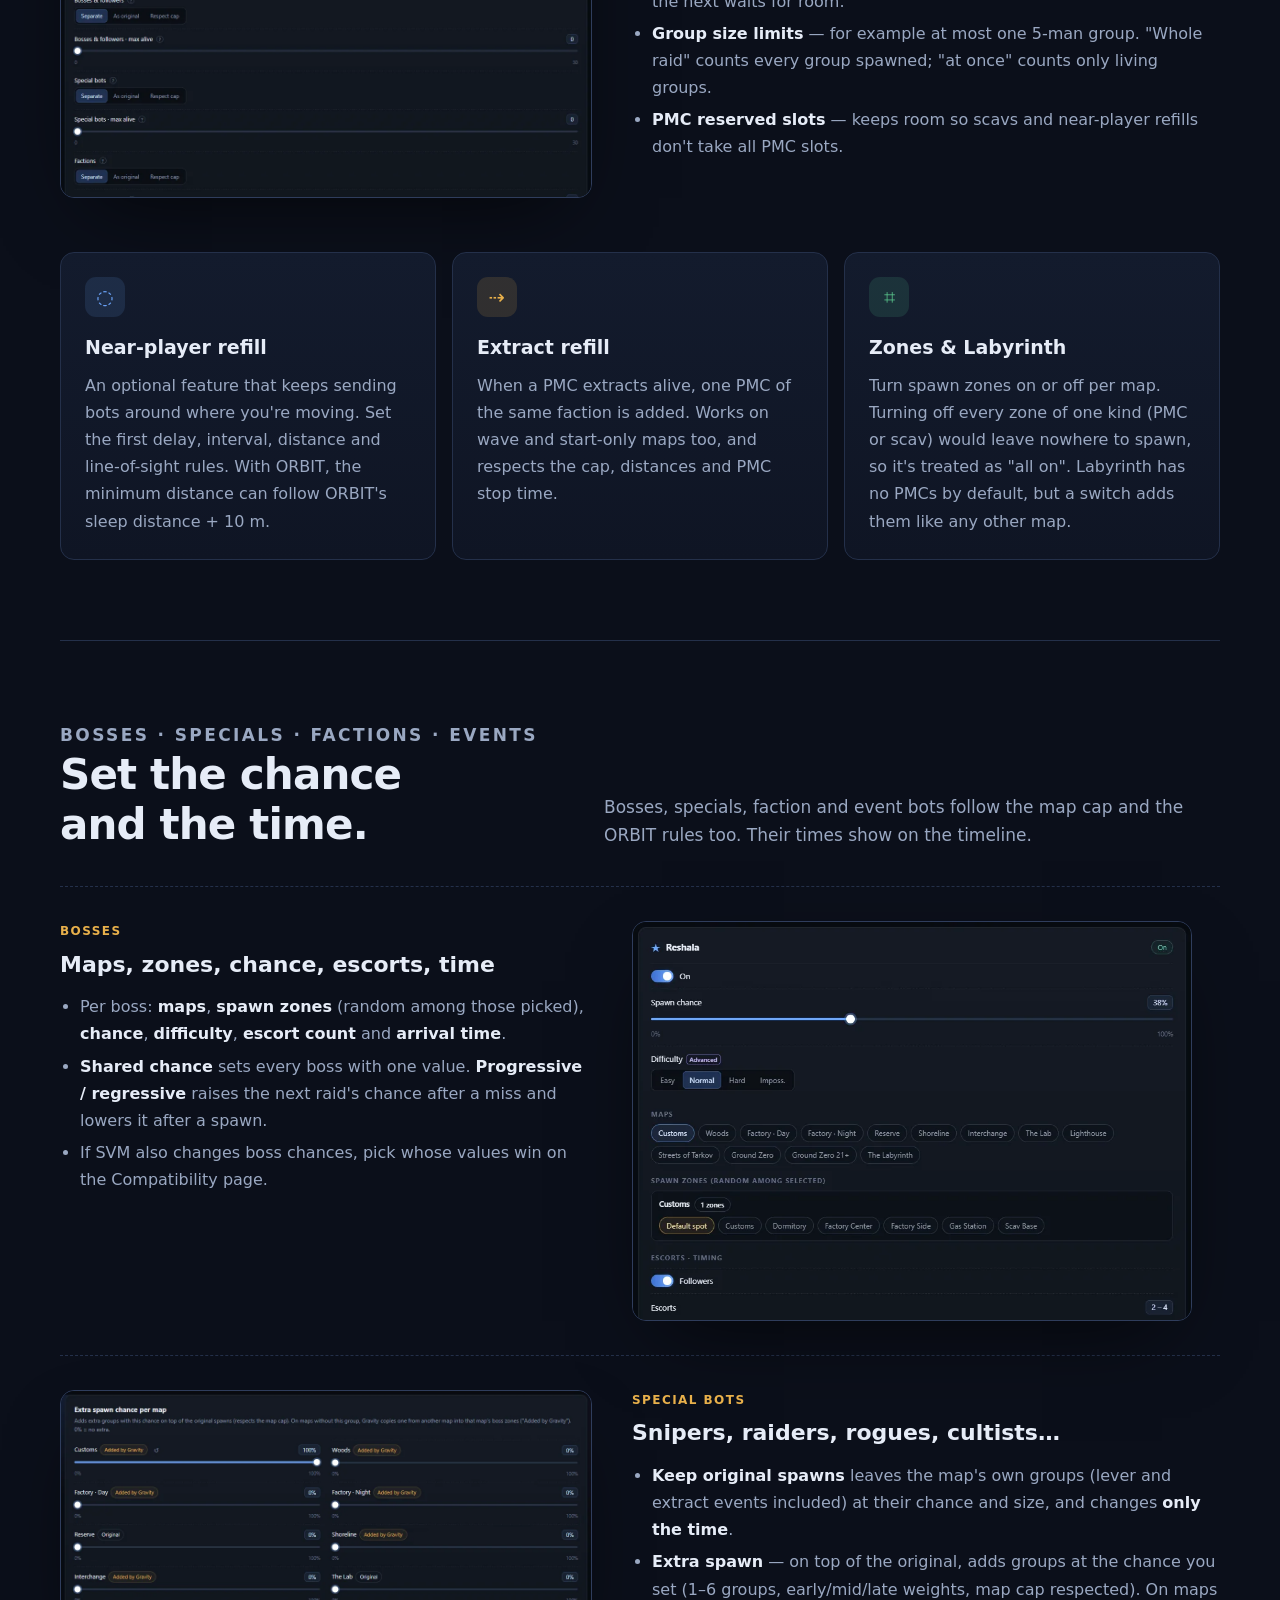
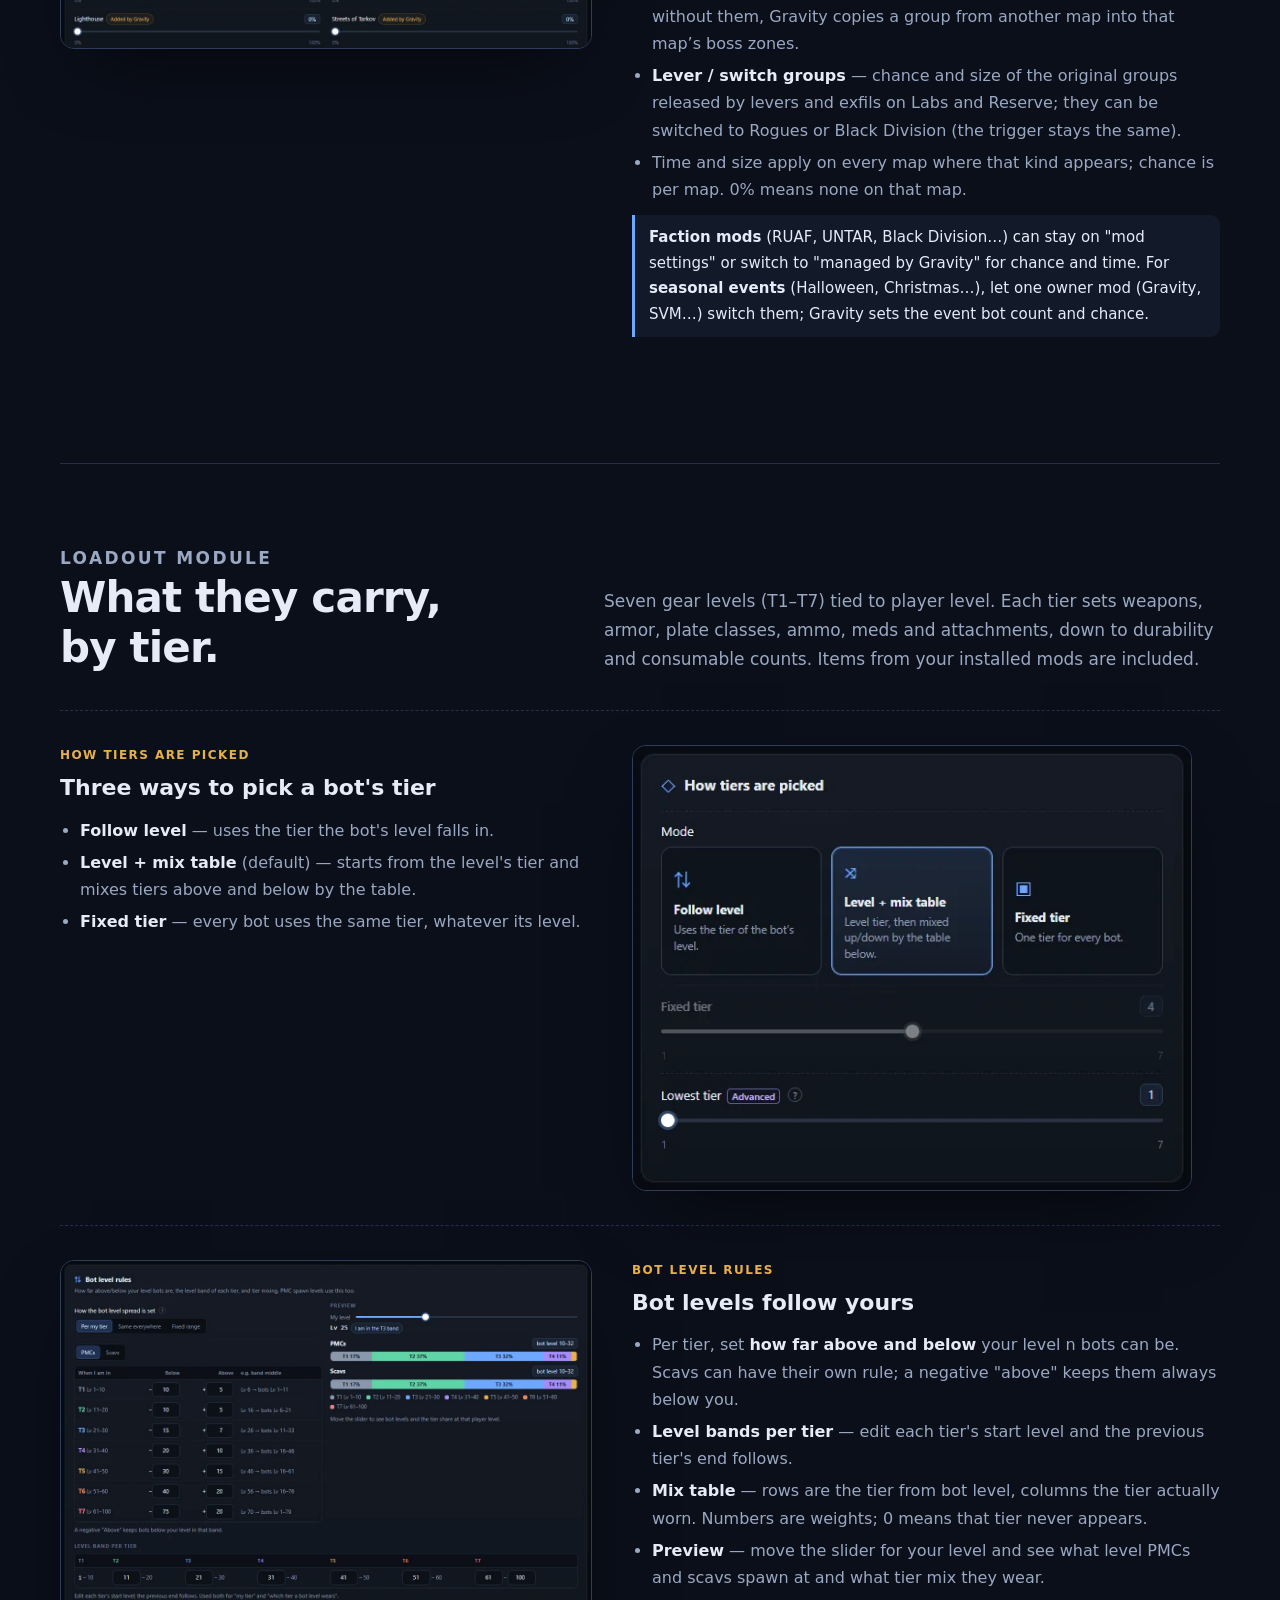
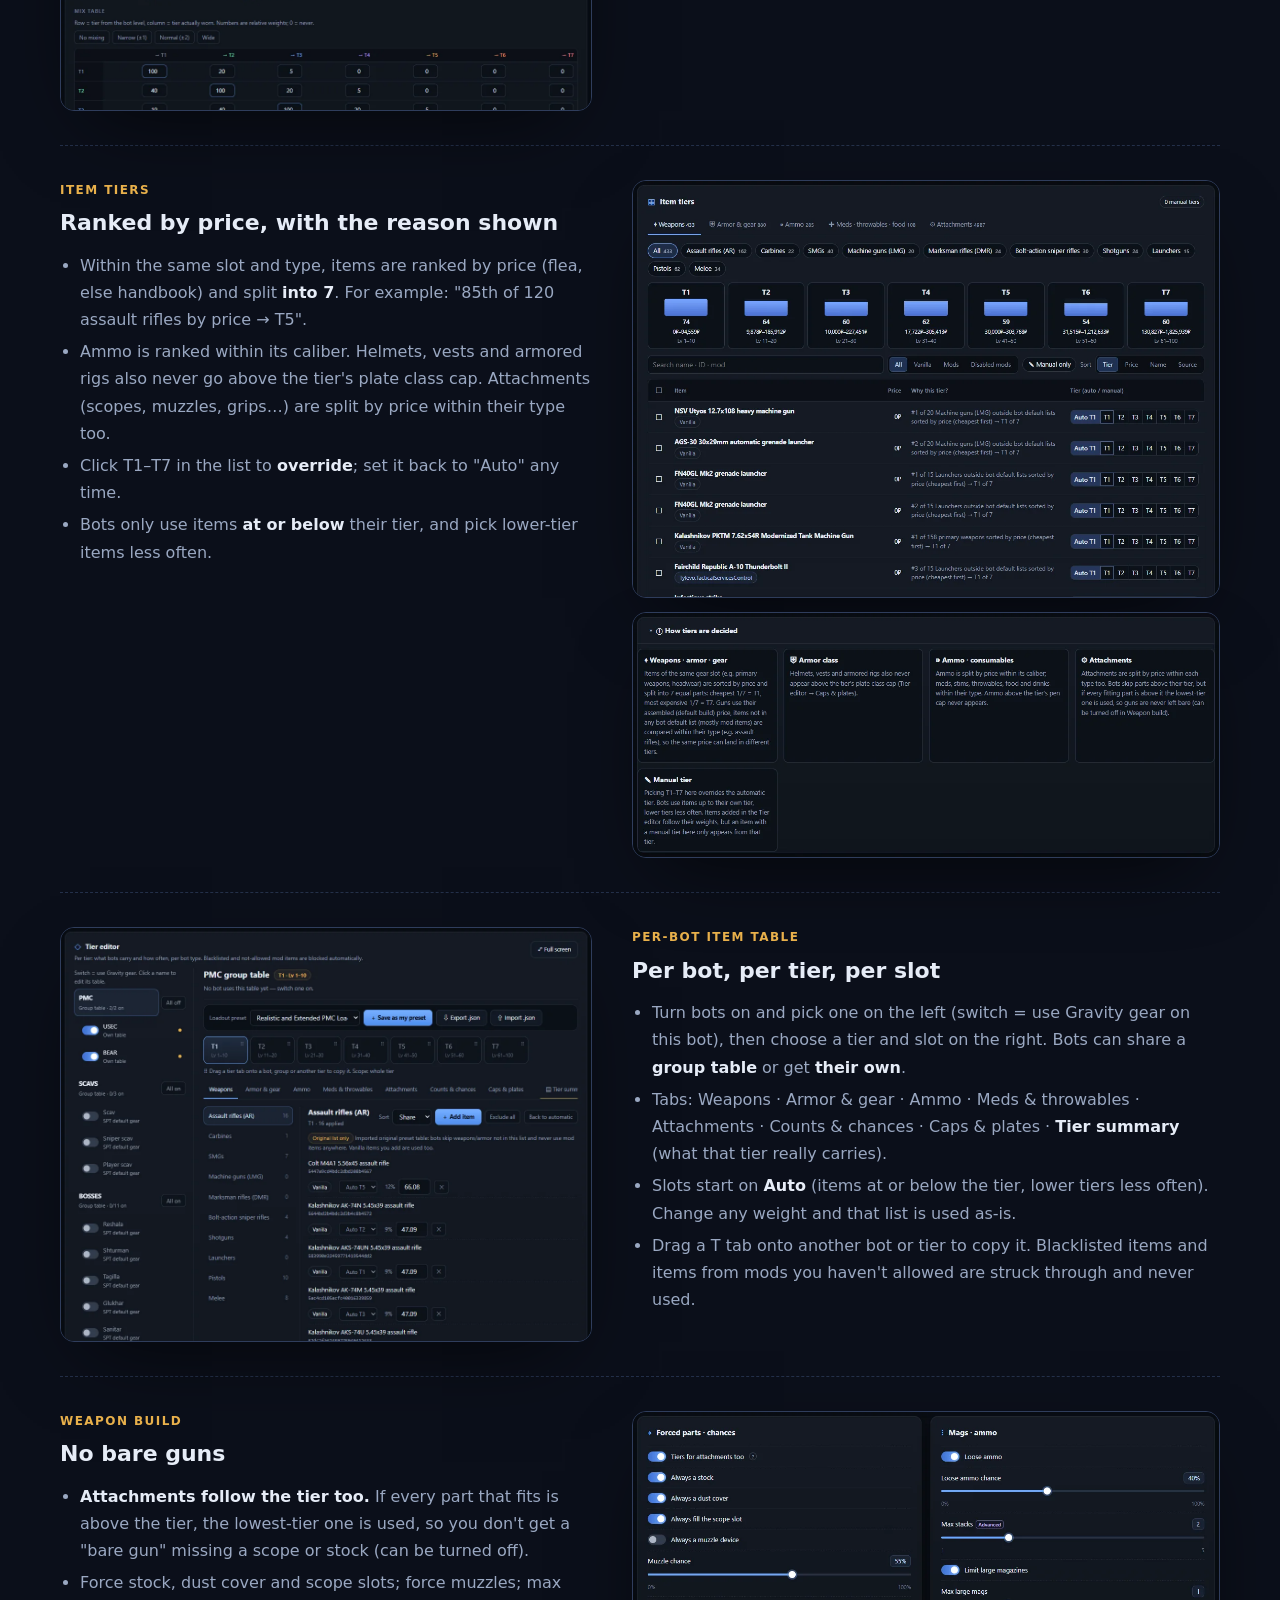
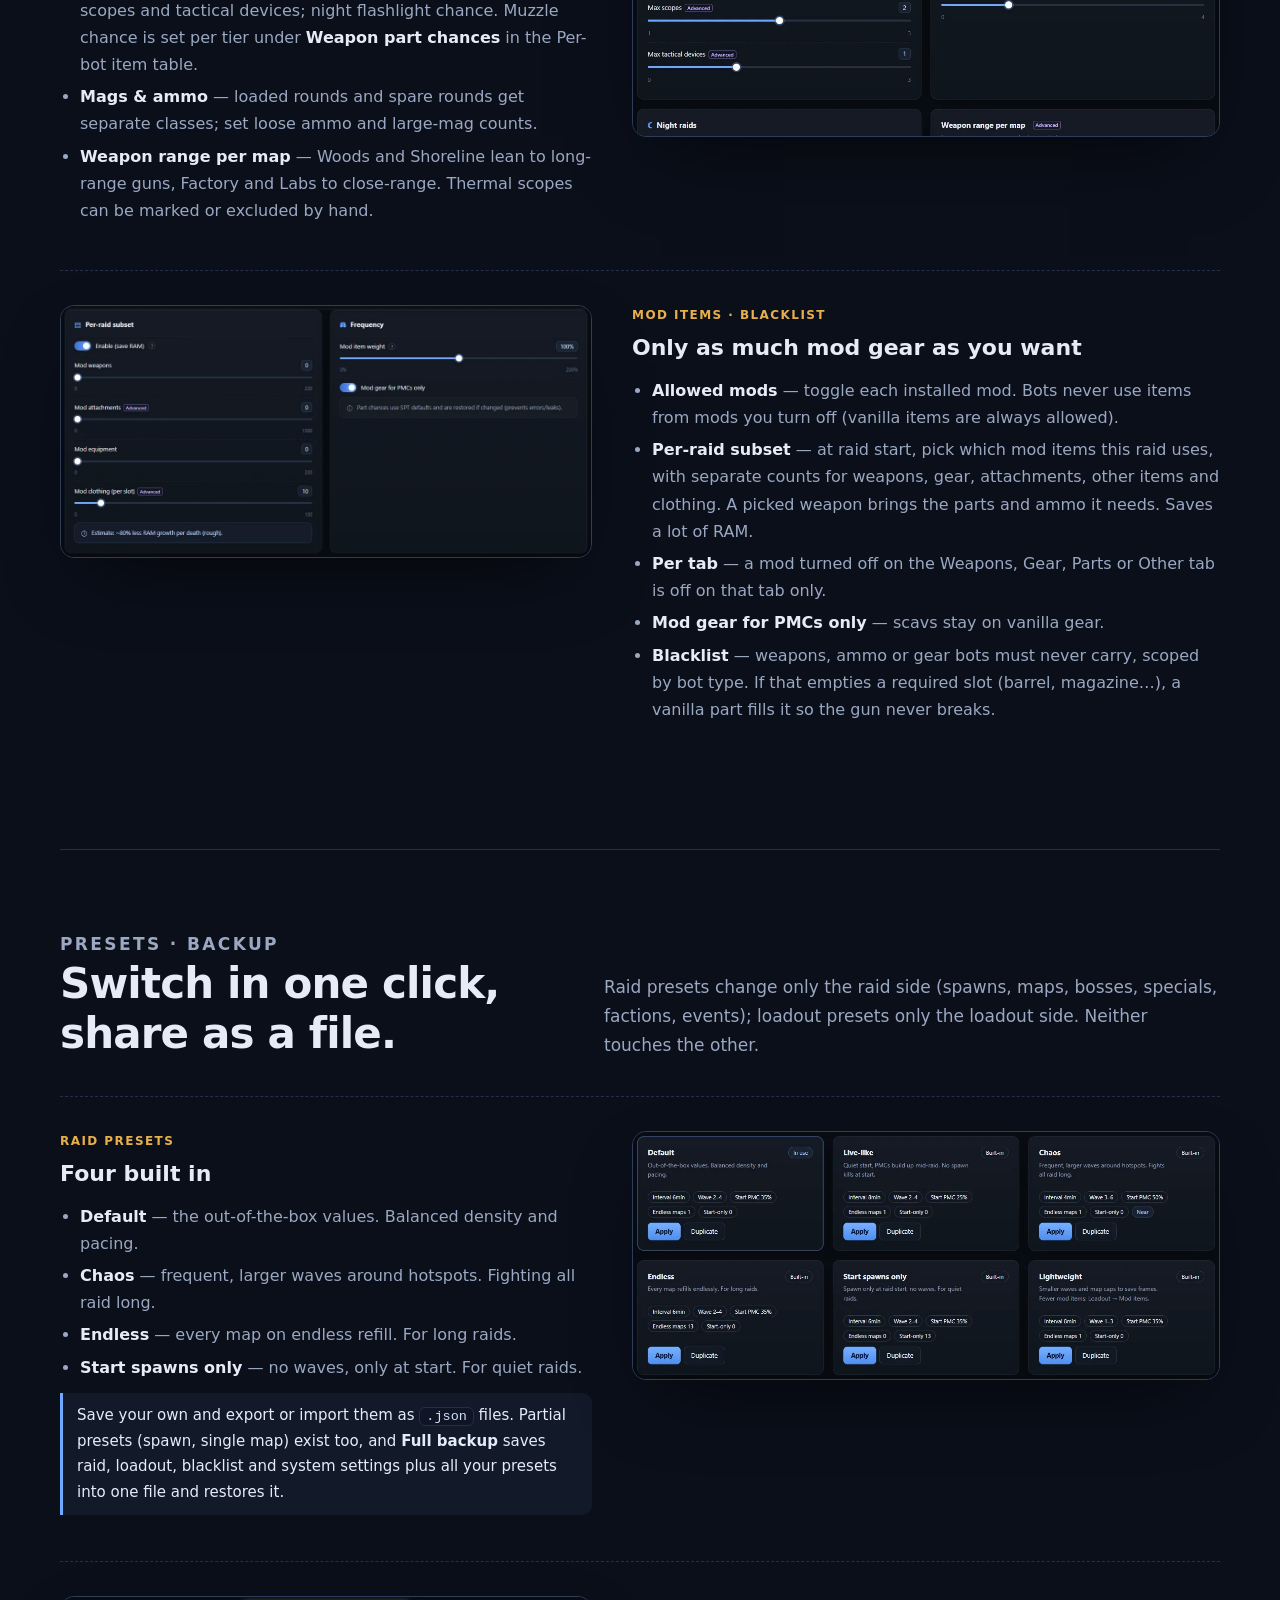
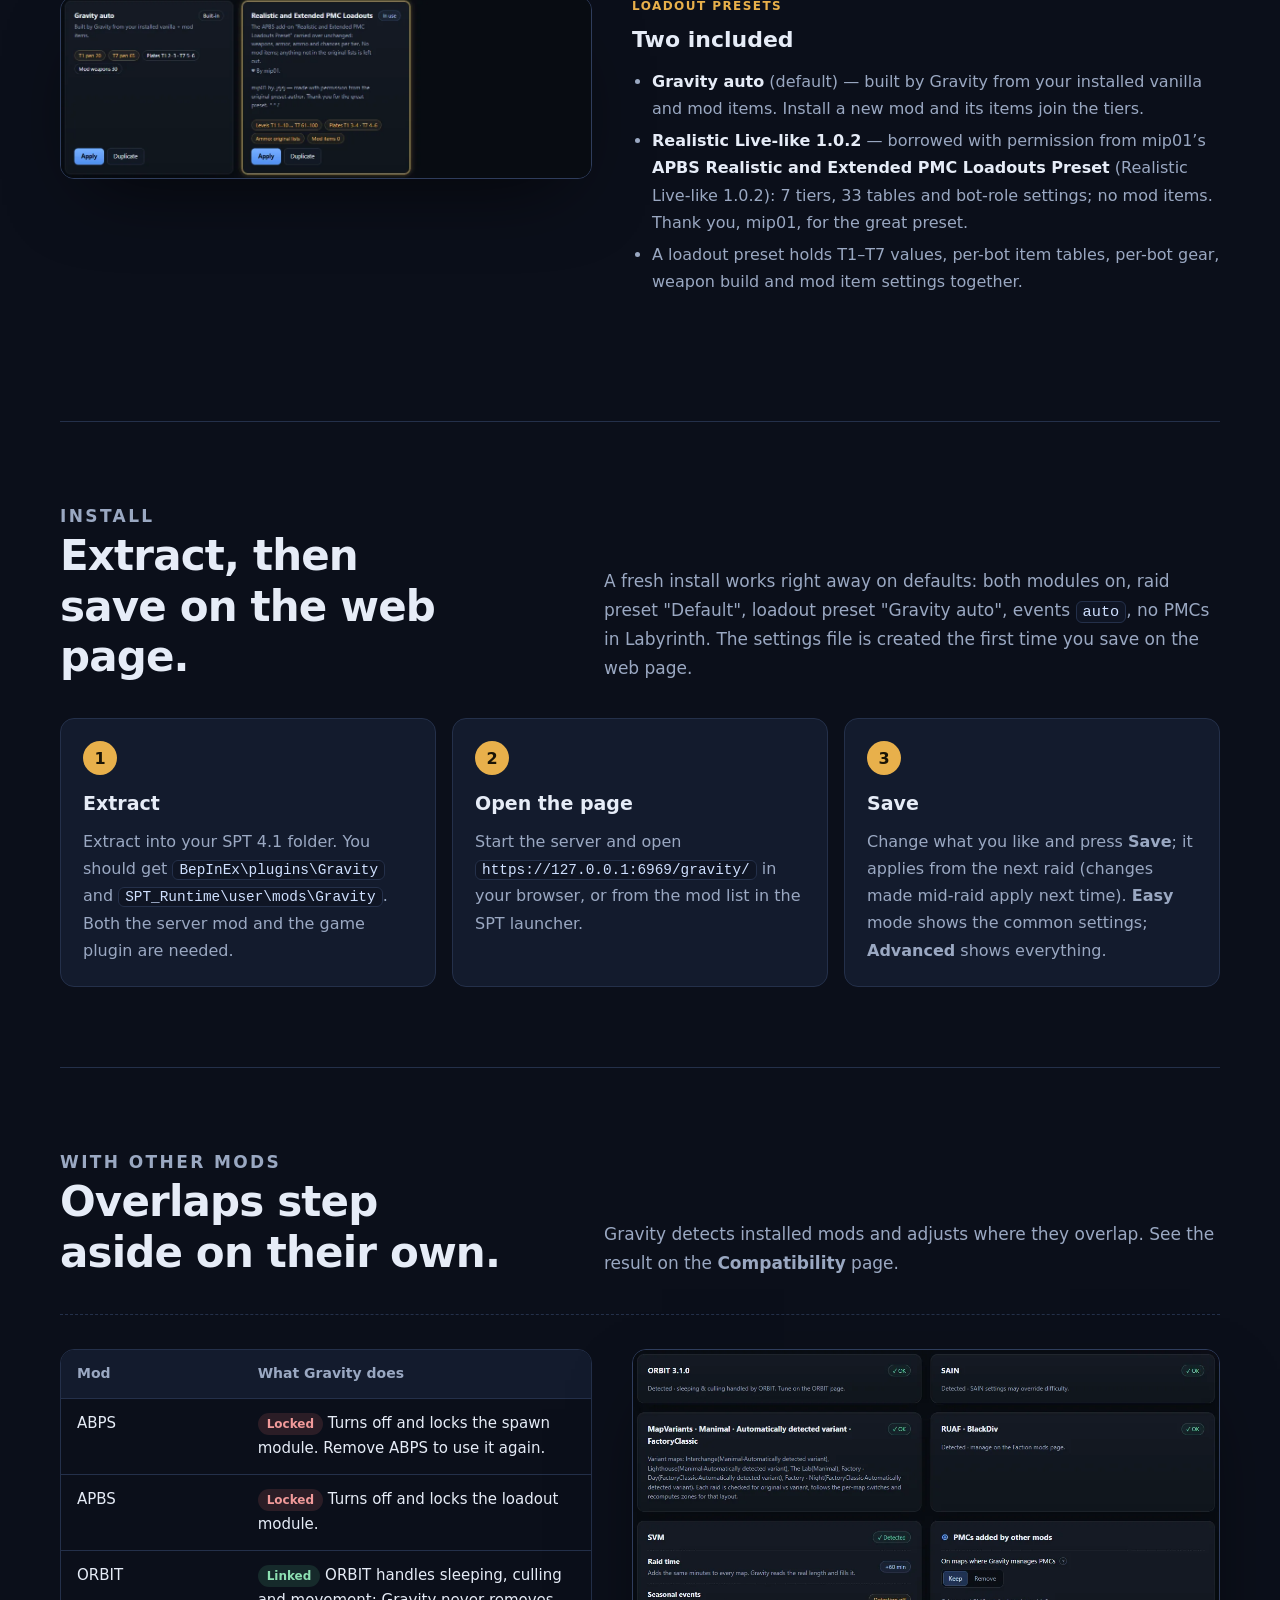
==== commit a2faed78: "1.1.6 #106 README·사이트·변경 이력에 군즈·컬티스트·모드 자동 끼우기·애니메이션" ====
--- a/site/index.html
+++ b/site/index.html
@@ -95,7 +95,7 @@
       <div><p class="kicker"><span class="ko">1.0.6 ~ 1.1.6에서 달라진 점</span><span class="en" lang="en">New in 1.0.6 – 1.1.6</span></p>
         <h2 id="new-title"><span class="ko">프리셋을 만들 때<br>빠진 부품까지.</span><span class="en" lang="en">Build presets<br>without missing parts.</span></h2></div>
       <p><span class="ko">이전 판 설정 파일은 그대로 읽히고, 새 칸은 기본값이면 이전 판과 같은 결과입니다. 1.1.0의 낱개 탄약(기본 켜짐)과 근처 보충 시야 수정만 바로 적용됩니다. <b>서버와 클라이언트는 1.1.x끼리</b> 맞추십시오. 1.1.x끼리는 섞어 써도 되지만, 1.0.x와는 맞지 않습니다. 1.1.5는 서버가 바뀌었고 클라이언트는 버전 표기만 바뀌었습니다. zip째 덮어쓰면 됩니다.</span><span class="en" lang="en">Settings from earlier versions load as they are, and new options give the same result at their defaults. Only 1.1.0's loose ammo (on by default) and the near-spawn sight fix apply right away. <b>Keep server and client on 1.1.x.</b> Any 1.1.x versions mix fine, but 1.0.x does not. 1.1.5 changes the server; the client only gets a new version number. Just overwrite with the zip.</span></p>
-      <p><span class="ko"><b>1.1.6</b>: 장비 프리셋을 만드는 사람을 위한 도구입니다. 장비 티어 › 아이템 티어에서 티어를 바꿀 때 그 티어 봇이 총에 <b>조준경(마운트 경로)·맞는 탄약·필수 부품</b>을 달 수 없게 되면 <b>같이 옮기기 / 이 아이템만 / 취소</b> 창이 뜹니다(<a href="#faq-needs">질문 보기</a>). 장비 티어 › <b>프리셋 점검</b> 탭이 설정 전체에서 그런 경우를 찾아 고치기 버튼과 함께 보여 주고, 무기 줄에는 ✔/⚠가 붙습니다. 총에 맞는 부품을 종류별로 한 번에 옮기는 <b>부품 묶음</b>, 티어별 후보 수 경고, 자동 티어·내 프리셋과의 <b>변경 내역</b>, 서버가 실제로 봇을 뽑아 무엇을 들고 나오는지 보여 주는 <b>예시 봇</b>, 장비 프리셋 파일의 만든 사람·버전·필요한 모드(가져올 때 빠진 아이템·모드 알림)도 더했습니다. 프리셋 점검은 <b>봇별 아이템 표</b>도 읽어, 표에 넣은 총을 그 표 티어의 부품으로 판정합니다(<b>봇별 표에 넣기</b>로 그 표 안에서만 고치기). 봇별 표에서 통째로 빈 장비 칸이나 넣은 아이템을 모두 못 쓰게 된 칸은 비우지 않고 아이템 티어표를 따릅니다. 설정 화면도 손봤습니다(사용자 피드백): 빠른 설정에서 프리셋을 바로 적용하고 맵별 예상 봇 수·흐름·난이도를 <b>막대</b>로, "지금 설정이면" 카드, 봇별 장비의 <b>티어 범위</b>(예: 킬라 T2~T4)와 PMC·스캐브 알림, 무기 구성 <b>티어 엄격하게</b> 버튼, 접히는 프리셋 점검·모드 골라 필터·레벨→티어 막대, 스폰 타임라인 <b>휠로 커서 위치 확대</b>, 할로윈 <b>좀비 타길라</b> 칸, 한눈에 "ABPS 사용 중 → Gravity 스폰 꺼짐" 표시. 감염자(좀비) 장비는 바꾸지 않습니다.</span><span class="en" lang="en"><b>1.1.6</b>: Tools for loadout preset makers. In Gear tiers › Item tiers, when a tier change means bots of that tier cannot fit a <b>scope (through its mounts), matching ammo or a required part</b> on a gun, a <b>Move together / Only this item / Cancel</b> window appears (<a href="#faq-needs">see the FAQ</a>). A new <b>Preset check</b> tab finds every such case with a fix button, and weapon rows get ✔/⚠. Also new: <b>part bundles</b> that move a gun's compatible parts by kind at once, a candidates-per-tier warning, a <b>change list</b> against automatic tiers or your presets, <b>example bots</b> the server really generates to show what they carry, and author / version / required mods in loadout preset files (missing items and mods are reported on import). The check also reads <b>per-bot tables</b>, judging a gun put in a table with that table tier's parts (<b>Add to table</b> fixes it inside that table only). A fully empty equipment slot in a per-bot table, or one whose items all became unusable, now follows item tiers instead of leaving bots without that gear. The settings page was polished too (user feedback): presets apply from Quick setup with <b>bars</b> for expected bots per map, flow and difficulty, a "With these settings" card, a per-bot <b>tier range</b> (e.g. Killa T2–T4) with a notice for PMCs and scavs, a <b>Make tiers strict</b> button in Weapon build, a folded Preset check, a mod picker filter, a level → tier bar, <b>wheel zoom at the cursor</b> on the spawn timeline, a Halloween <b>Zombie Tagilla</b> field and "ABPS in use → Gravity spawns off" on the Overview. Infected (zombies) are no longer re-dressed.</span></p>
+      <p><span class="ko"><b>1.1.6</b>: 장비 프리셋을 만드는 사람을 위한 도구입니다. 장비 티어 › 아이템 티어에서 티어를 바꿀 때 그 티어 봇이 총에 <b>조준경(마운트 경로)·맞는 탄약·필수 부품</b>을 달 수 없게 되면 <b>같이 옮기기 / 이 아이템만 / 취소</b> 창이 뜹니다(<a href="#faq-needs">질문 보기</a>). 장비 티어 › <b>프리셋 점검</b> 탭이 설정 전체에서 그런 경우를 찾아 고치기 버튼과 함께 보여 주고, 무기 줄에는 ✔/⚠가 붙습니다. 총에 맞는 부품을 종류별로 한 번에 옮기는 <b>부품 묶음</b>, 티어별 후보 수 경고, 자동 티어·내 프리셋과의 <b>변경 내역</b>, 서버가 실제로 봇을 뽑아 무엇을 들고 나오는지 보여 주는 <b>예시 봇</b>, 장비 프리셋 파일의 만든 사람·버전·필요한 모드(가져올 때 빠진 아이템·모드 알림)도 더했습니다. 프리셋 점검은 <b>봇별 아이템 표</b>도 읽어, 표에 넣은 총을 그 표 티어의 부품으로 판정합니다(<b>봇별 표에 넣기</b>로 그 표 안에서만 고치기). 봇별 표에서 통째로 빈 장비 칸이나 넣은 아이템을 모두 못 쓰게 된 칸은 비우지 않고 아이템 티어표를 따릅니다. 설정 화면도 손봤습니다(사용자 피드백): 빠른 설정에서 프리셋을 바로 적용하고 맵별 예상 봇 수·흐름·난이도를 <b>막대</b>로, "지금 설정이면" 카드, 봇별 장비의 <b>티어 범위</b>(예: 킬라 T2~T4)와 PMC·스캐브 알림, 무기 구성 <b>티어 엄격하게</b> 버튼, 접히는 프리셋 점검·모드 골라 필터·레벨→티어 막대, 스폰 타임라인 <b>Ctrl+휠로 커서 위치 확대</b>, 할로윈 <b>좀비 타길라</b> 칸, 한눈에 "ABPS 사용 중 → Gravity 스폰 꺼짐" 표시. 감염자(좀비) 장비는 바꾸지 않습니다. 군즈·컬티스트는 장비·스폰에서 구성원마다 따로 정하고, 표에 없는 모드 아이템은 아이템 티어대로 끼워 넣으며(끌 수 있음), 화면에 애니메이션(✦ 모션으로 끄기)을 넣었습니다.</span><span class="en" lang="en"><b>1.1.6</b>: Tools for loadout preset makers. In Gear tiers › Item tiers, when a tier change means bots of that tier cannot fit a <b>scope (through its mounts), matching ammo or a required part</b> on a gun, a <b>Move together / Only this item / Cancel</b> window appears (<a href="#faq-needs">see the FAQ</a>). A new <b>Preset check</b> tab finds every such case with a fix button, and weapon rows get ✔/⚠. Also new: <b>part bundles</b> that move a gun's compatible parts by kind at once, a candidates-per-tier warning, a <b>change list</b> against automatic tiers or your presets, <b>example bots</b> the server really generates to show what they carry, and author / version / required mods in loadout preset files (missing items and mods are reported on import). The check also reads <b>per-bot tables</b>, judging a gun put in a table with that table tier's parts (<b>Add to table</b> fixes it inside that table only). A fully empty equipment slot in a per-bot table, or one whose items all became unusable, now follows item tiers instead of leaving bots without that gear. The settings page was polished too (user feedback): presets apply from Quick setup with <b>bars</b> for expected bots per map, flow and difficulty, a "With these settings" card, a per-bot <b>tier range</b> (e.g. Killa T2–T4) with a notice for PMCs and scavs, a <b>Make tiers strict</b> button in Weapon build, a folded Preset check, a mod picker filter, a level → tier bar, <b>Ctrl+wheel zoom at the cursor</b> on the spawn timeline, a Halloween <b>Zombie Tagilla</b> field and "ABPS in use → Gravity spawns off" on the Overview. Infected (zombies) are no longer re-dressed. Goons and cultists are set per member for gear and spawns, mod items missing from tables are filled in by item tier (can be turned off), and the page is animated (✦ Motion to turn off).</span></p>
       <p><span class="ko"><b>1.1.5</b>: 봇이 <b>티어에 맞는 장비 한 벌</b>을 입습니다. 장비 티어 화면에서 ① 봇 티어 정하기(기본 <b>레벨 따라가기</b>)와 ② 장비 고르기(<b>봇 티어 장비만 / 한 티어 아래까지 / 아래 티어 전부</b>, Gravity 자동 기본은 한 티어 아래까지)를 순서대로 고릅니다. PMC는 <b>옷도 티어에 맞게</b> 입습니다: 래그맨 의상의 요구 레벨로 옷마다 티어를 매기고, 모드 옷도 상인 판매 조건(레벨·값·업적)으로 티어를 정합니다(레벨 1·거의 공짜인 모드 옷은 기본으로 안 입음). 다른 모드가 지운 헬멧·헤드셋·안경·얼굴 가리개·방탄복 겹침 제한도 봇은 원래대로 지킵니다(헬멧 위에 헤드셋이 겹쳐 보이던 것). 예비 탄창이 총마다 따로 세여 넘치던 것, 약실에 안 맞는 탄창, 모드 옷 등장 배율이 150% 아래에서 먹지 않던 것을 고쳤습니다. <b>봇 체력 · 스킬</b>에서 원래 → 바뀐 체력·스킬을 미리 보고, 시스템 › <b>번역</b>에서 화면을 직접 번역해 넣을 수 있습니다(<a href="#faq-lang">언어 팩</a>). 레이드 프리셋은 4개(기본·난전·무한 리필·시작 스폰만)로 정리했습니다.</span><span class="en" lang="en"><b>1.1.5</b>: bots wear <b>a full set of gear that fits their tier</b>. On Gear tiers, pick ① the bot tier (default <b>Follow level</b>) and then ② gear (<b>Bot tier only / Down one tier / All lower tiers</b>; Gravity auto defaults to Down one tier). PMCs also wear <b>outfits that fit their tier</b>: each Ragman outfit gets a tier from its required level, and mod outfits get one from their trader terms (level, price, achievement); level-1, nearly free mod outfits are skipped by default. Bots keep the original helmet, headset, eyewear, face cover and body armor restrictions even when another mod removed them (no more headsets clipping through helmets). Fixed spare magazines counted per gun, magazines that don’t fit the chamber, and the mod outfit weight that did nothing below 150%. <b>Bot health &amp; skills</b> now previews original → new values, and you can translate the page yourself under System › <b>Translate</b> (<a href="#faq-lang">language packs</a>). Raid presets are down to four (Default, Chaos, Endless, Start spawns only).</span></p>
       <p><span class="ko"><b>1.1.4</b>: 웹 설정을 쉽게 바꿨습니다. 처음 열면 <b>빠른 설정</b>이 나와 봇 인원·레이드 흐름·난이도·장비 수준·보스 빈도·성능을 단계 버튼으로 맞춥니다. 사이드바 맨 위 <b>설정 찾기</b>(<code>/</code> 또는 Ctrl+K)로 칸·페이지·FAQ를 찾으면 그 칸으로 바로 갑니다. 메뉴는 22개에서 16개로 줄였습니다(장비 티어 › 봇별 아이템 표처럼 비슷한 화면은 탭으로). 맵 탭에서 공통 값을 따르는 칸을 바꾸면 "이 맵만 / 모든 맵"을 고르는 막대가 뜹니다. <b>봇 종류별 체력 배율</b>(봇 체력 · 스킬), 맵별 <b>이 맵 스캐브는 바닐라에 맡기기</b>(<a href="#faq-gas-station">세관 주유소</a>처럼 퀘스트 구역에 스캐브가 잘 안 나올 때), 아이템 티어 탄약 <b>관통력 구간</b> 거르기, PMC <b>대원마다 난이도</b>(선택, <a href="#fika-thanks">darkarchon님</a> 기여)를 넣었습니다.</span><span class="en" lang="en"><b>1.1.4</b>: the web page is easier to use. It opens on <b>Quick setup</b>, with step buttons for bot count, raid flow, difficulty, gear level, boss frequency and performance. <b>Find a setting</b> at the top of the sidebar (<code>/</code> or Ctrl+K) searches settings, pages and FAQ and jumps to the field. The menu goes from 22 to 16 entries (similar pages such as Gear tiers › Per-bot item table are now tabs). Changing a shared value on a map tab asks "this map only / all maps". New: <b>health multiplier per bot type</b> (Bot health &amp; skills), a per-map <b>Leave this map’s scavs to vanilla</b> switch (for quest areas such as the <a href="#faq-gas-station">Customs gas station</a>), ammo filtering by <b>penetration band</b> in Item tiers, and optional <b>per-member PMC difficulty</b> (contributed by <a href="#fika-thanks">darkarchon</a>).</span></p>
       <p><span class="ko"><b>1.1.3</b>: <b>UNTAR</b>를 Gravity가 관리할 수 있습니다. 1.1.2까지는 웹의 UNTAR 확률이 저장만 되고 적용되지 않아, 1~5%로 정해도 UNTAR 자체 설정 확률(세관에서 한 판에 하나라도 나올 확률 약 89%)로 나왔습니다. 이제 <b>팩션 모드 → UNTAR → Gravity가 관리</b>로 두면 순찰·검문소·레이더 사냥조가 웹 값대로 나옵니다(업데이트 직후에는 관리 꺼짐). 보스 <b>점증</b>(안 나오면 다음 판 확률 올리기)은 <b>기본 꺼짐</b>이 되고 업데이트할 때 한 번 꺼집니다. 켜 두어도 첫 판은 정한 확률 그대로입니다 — 전에는 5%로 정한 굿즈도 첫 판부터 20%였습니다. 시스템 → 인게임의 맵별 상한이 저장하면 되돌아가던 것, 왼쪽 아래 연결 표시를 고쳤고, <a href="#faq-ppes">PPES Mods</a>를 같이 쓰면 확률을 바꾸는 기능이 켜져 있는지 보스·특수 봇·팩션 화면에 보여 줍니다.</span><span class="en" lang="en"><b>1.1.3</b>: Gravity can now manage <b>UNTAR</b>. Up to 1.1.2 the UNTAR chances on the page were saved but never applied, so even at 1–5% UNTAR spawned at its own config chances (about 89% per raid for at least one group on Customs). Set <b>Faction mods → UNTAR → Managed by Gravity</b> and patrols, checkpoints and raider hunts follow the page (management starts off after the update). Boss <b>progressive chance</b> (raise after a miss) is now <b>off by default</b> and is switched off once on update. When on, the first raid uses the chance you set — before, a Goons chance of 5% started at 20%. Per-map caps under System → In-game no longer snap back after saving, the connection label at the bottom left is fixed, and with <a href="#faq-ppes">PPES Mods</a> installed the Bosses, Special bots and Faction pages show whether its chance-changing features are on.</span></p>
